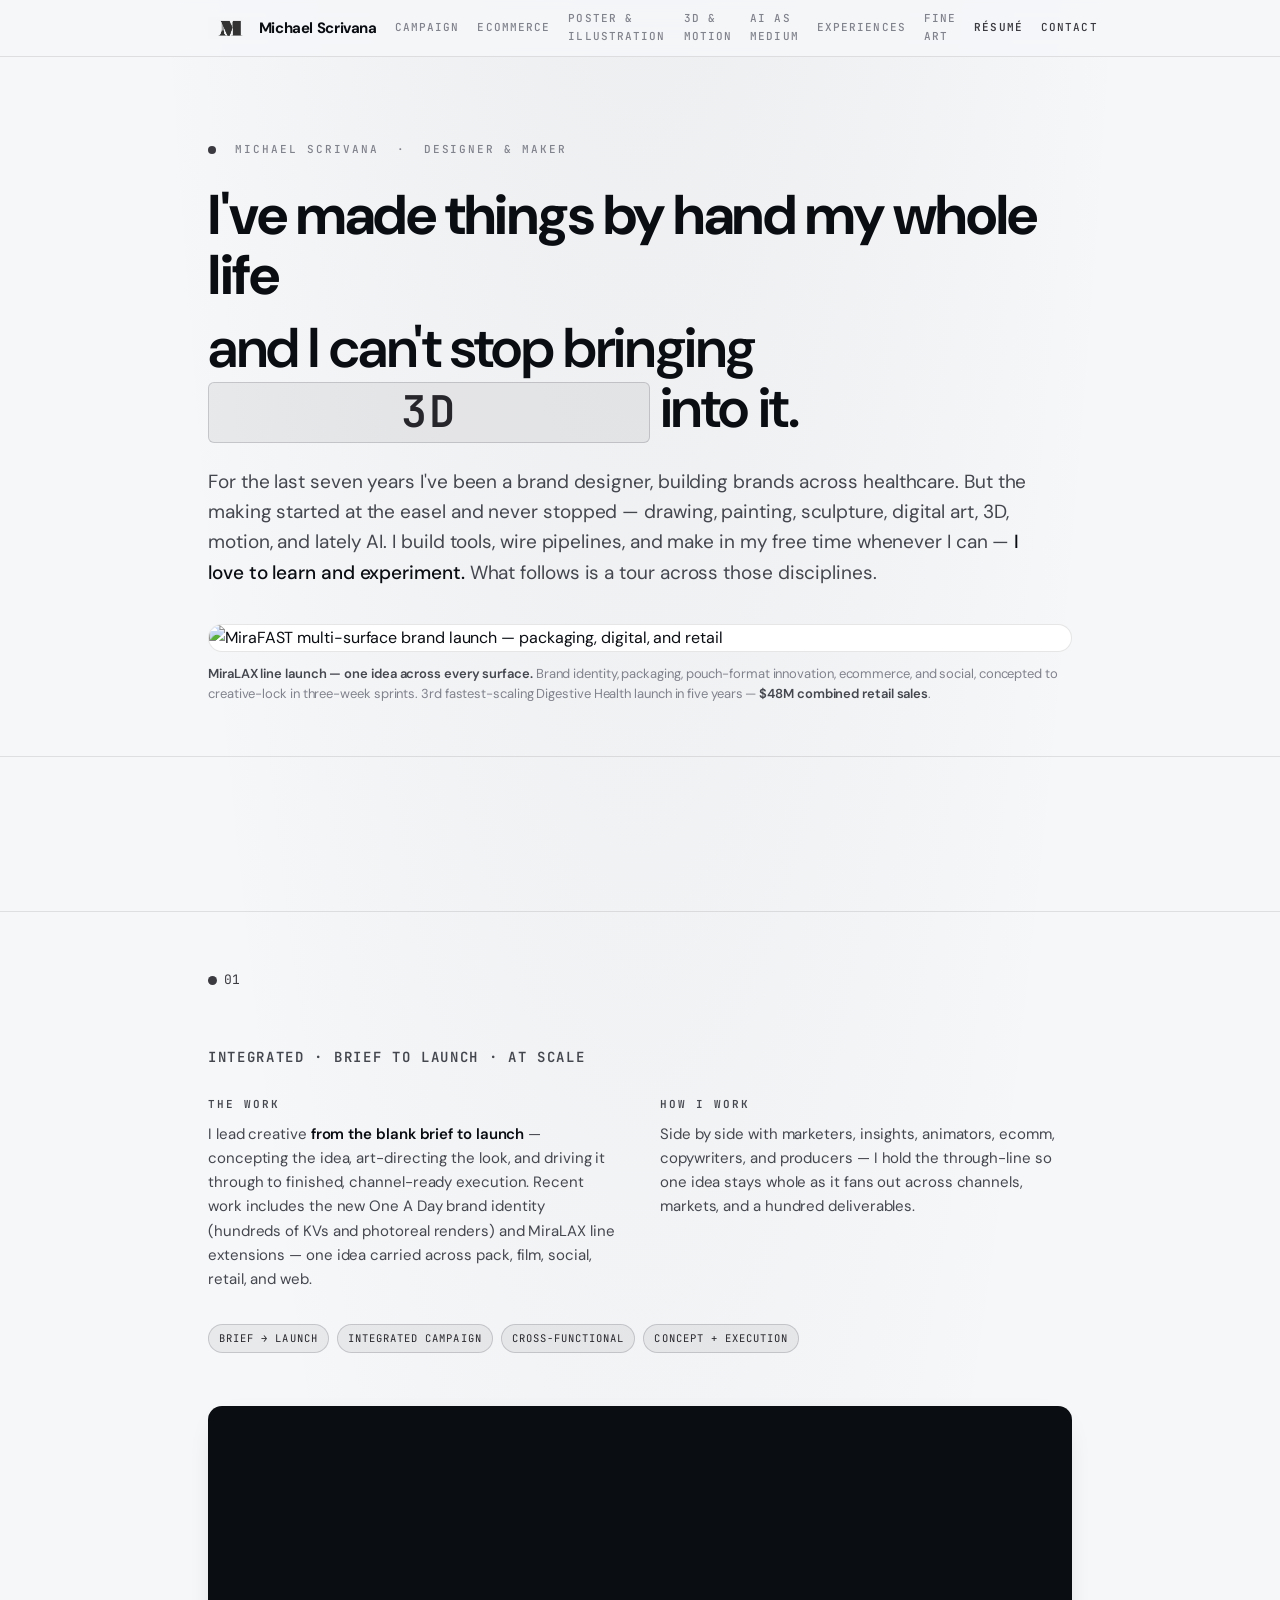
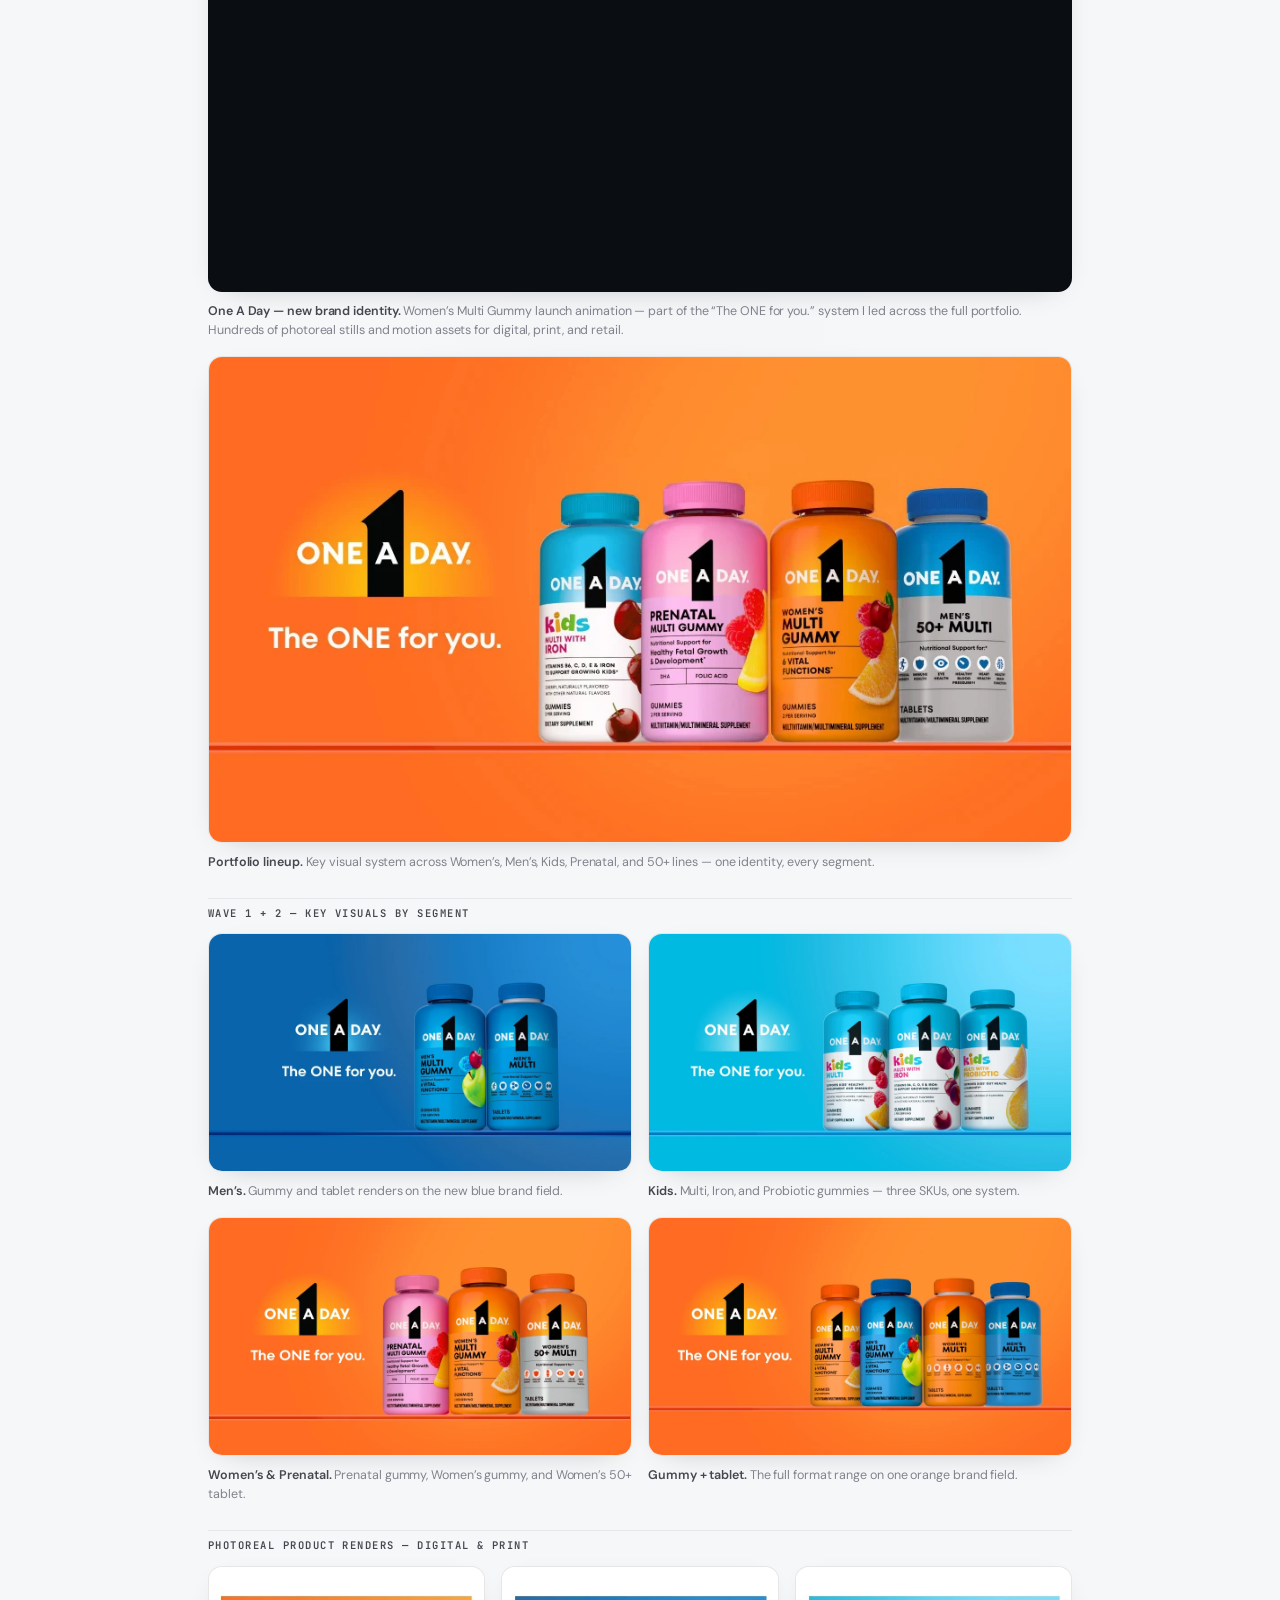
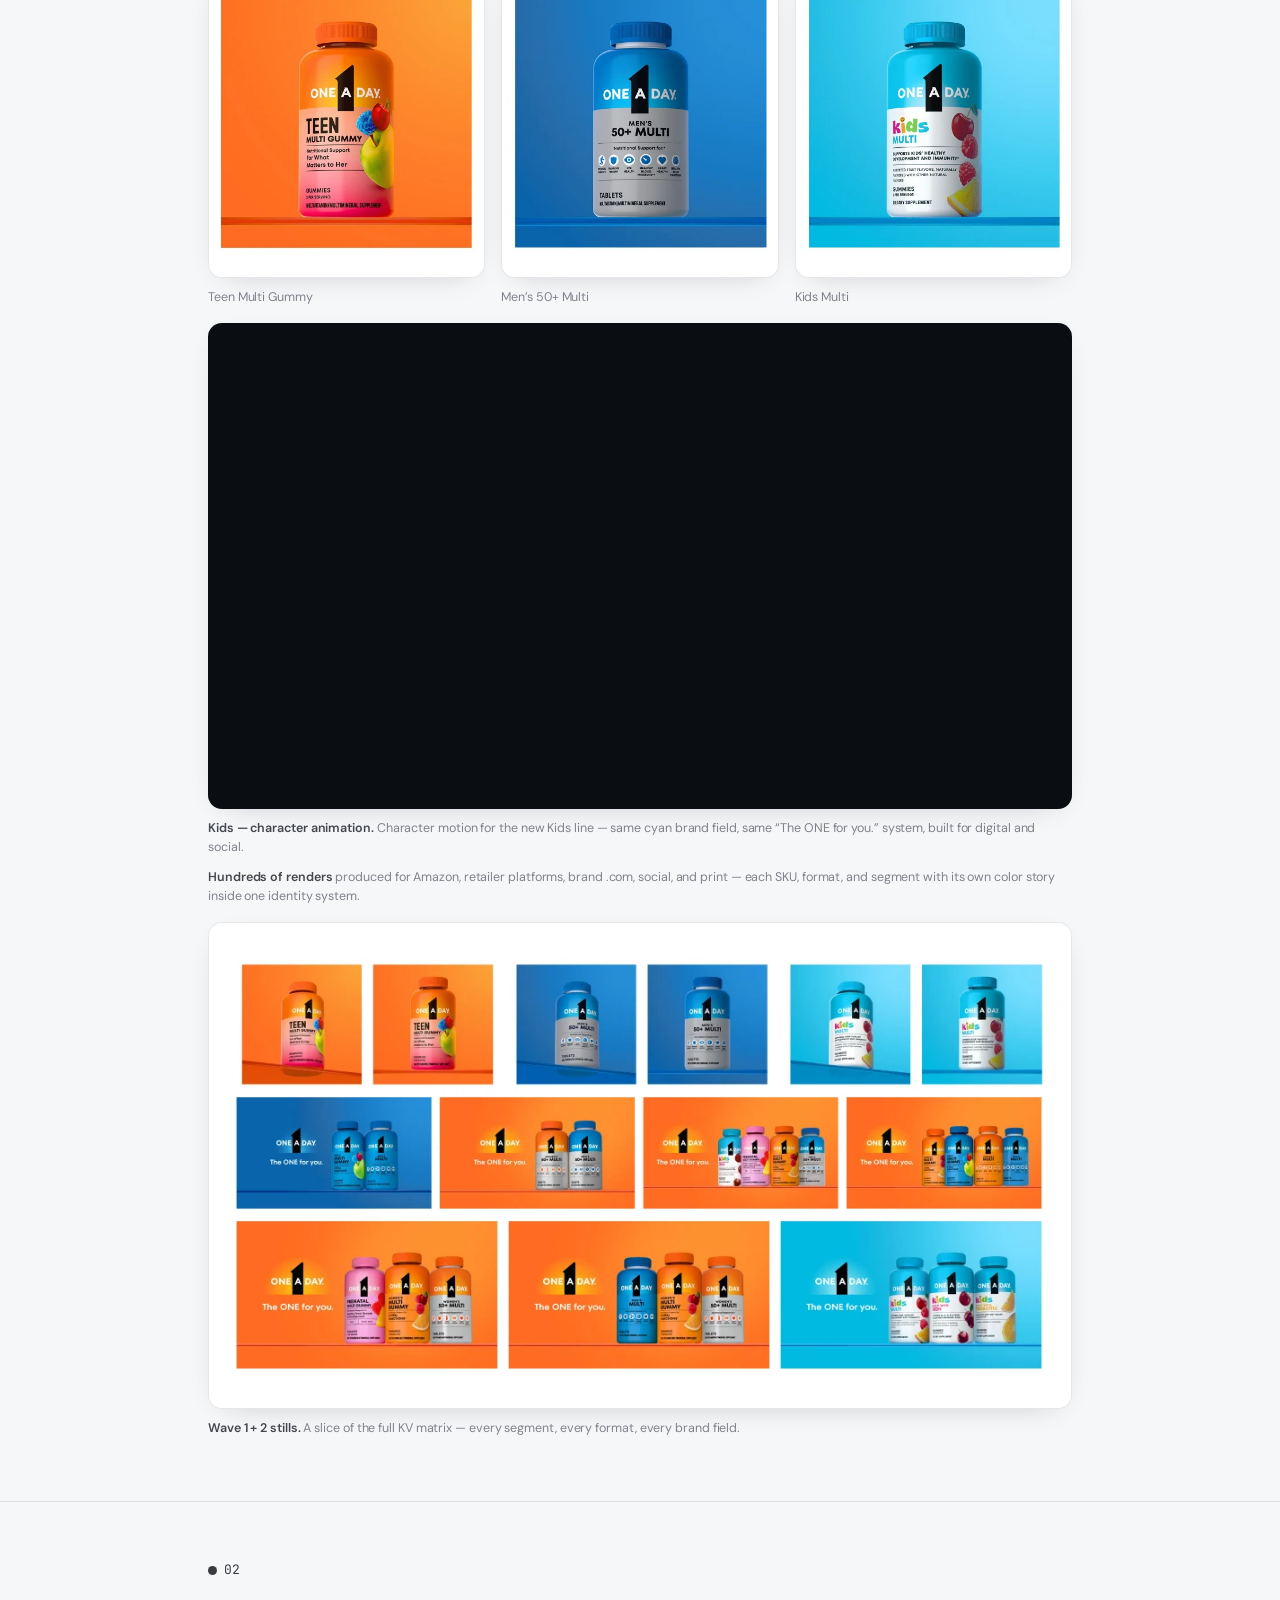
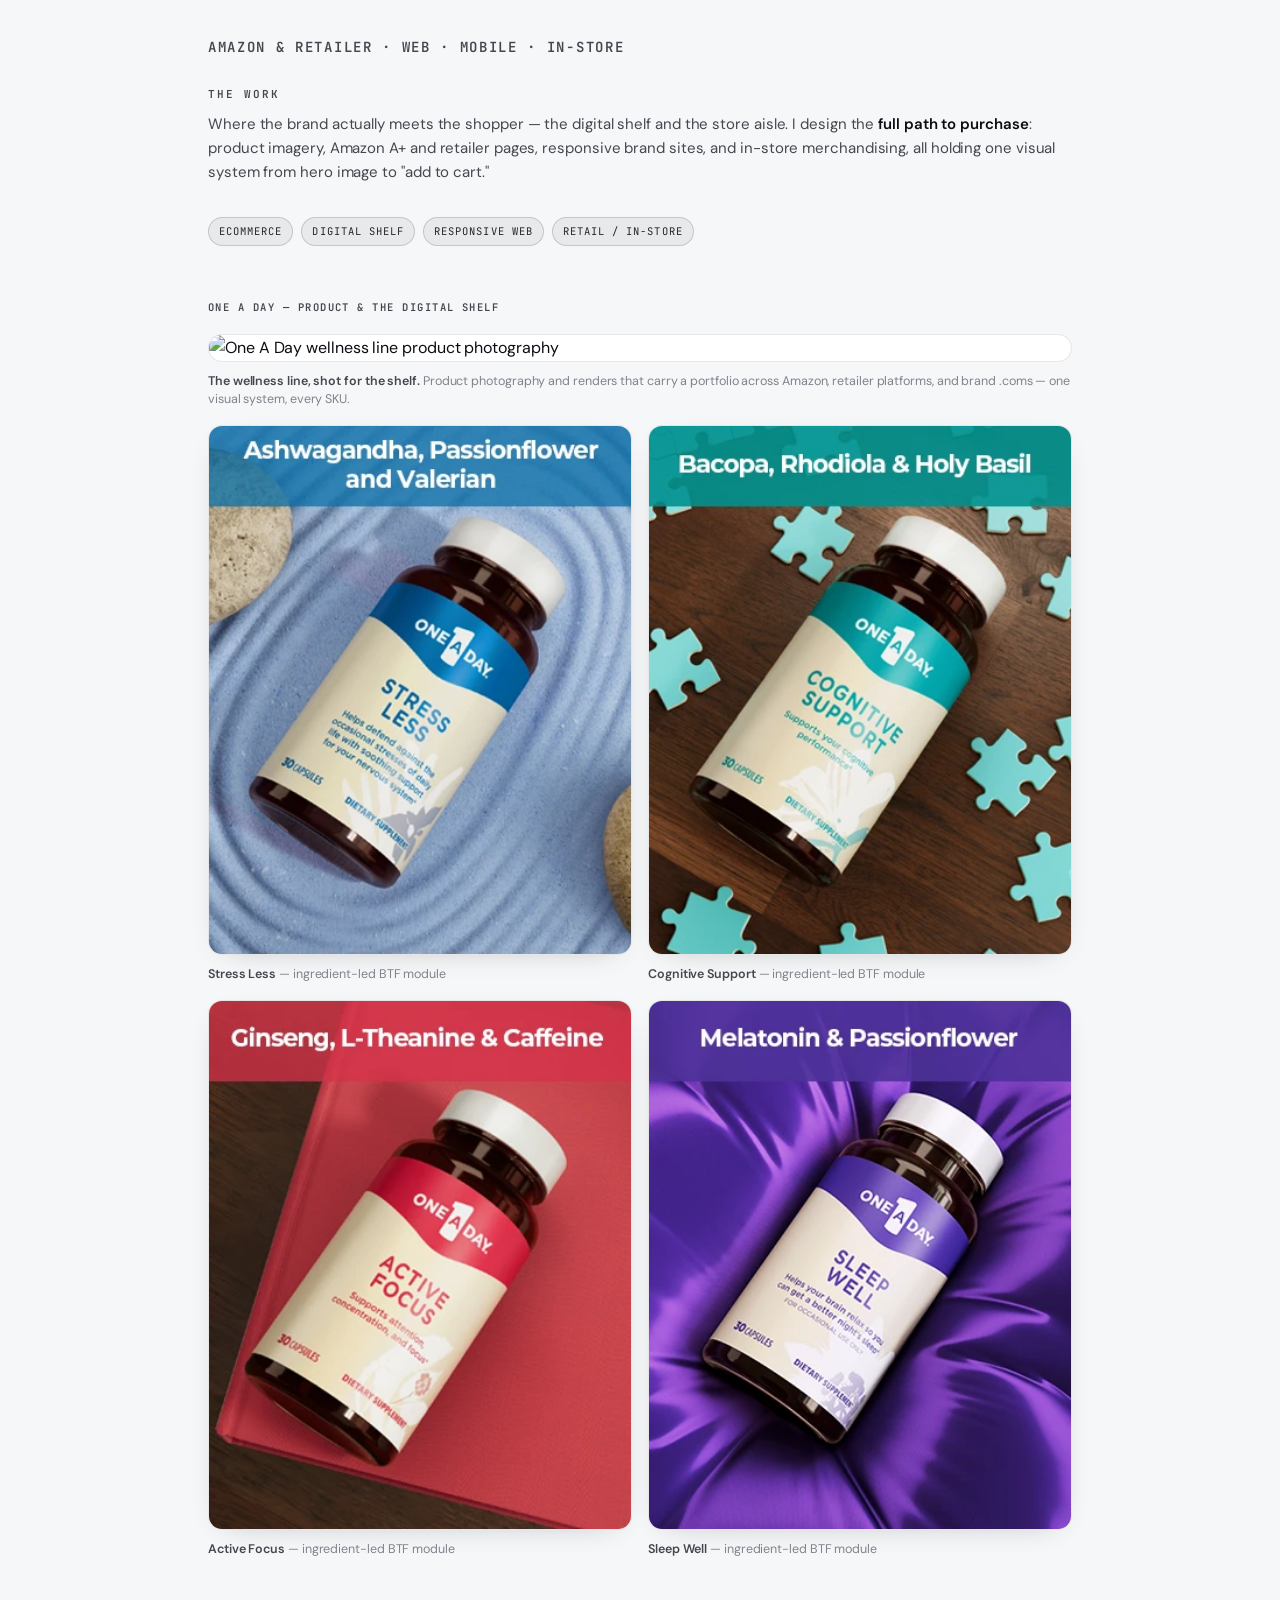
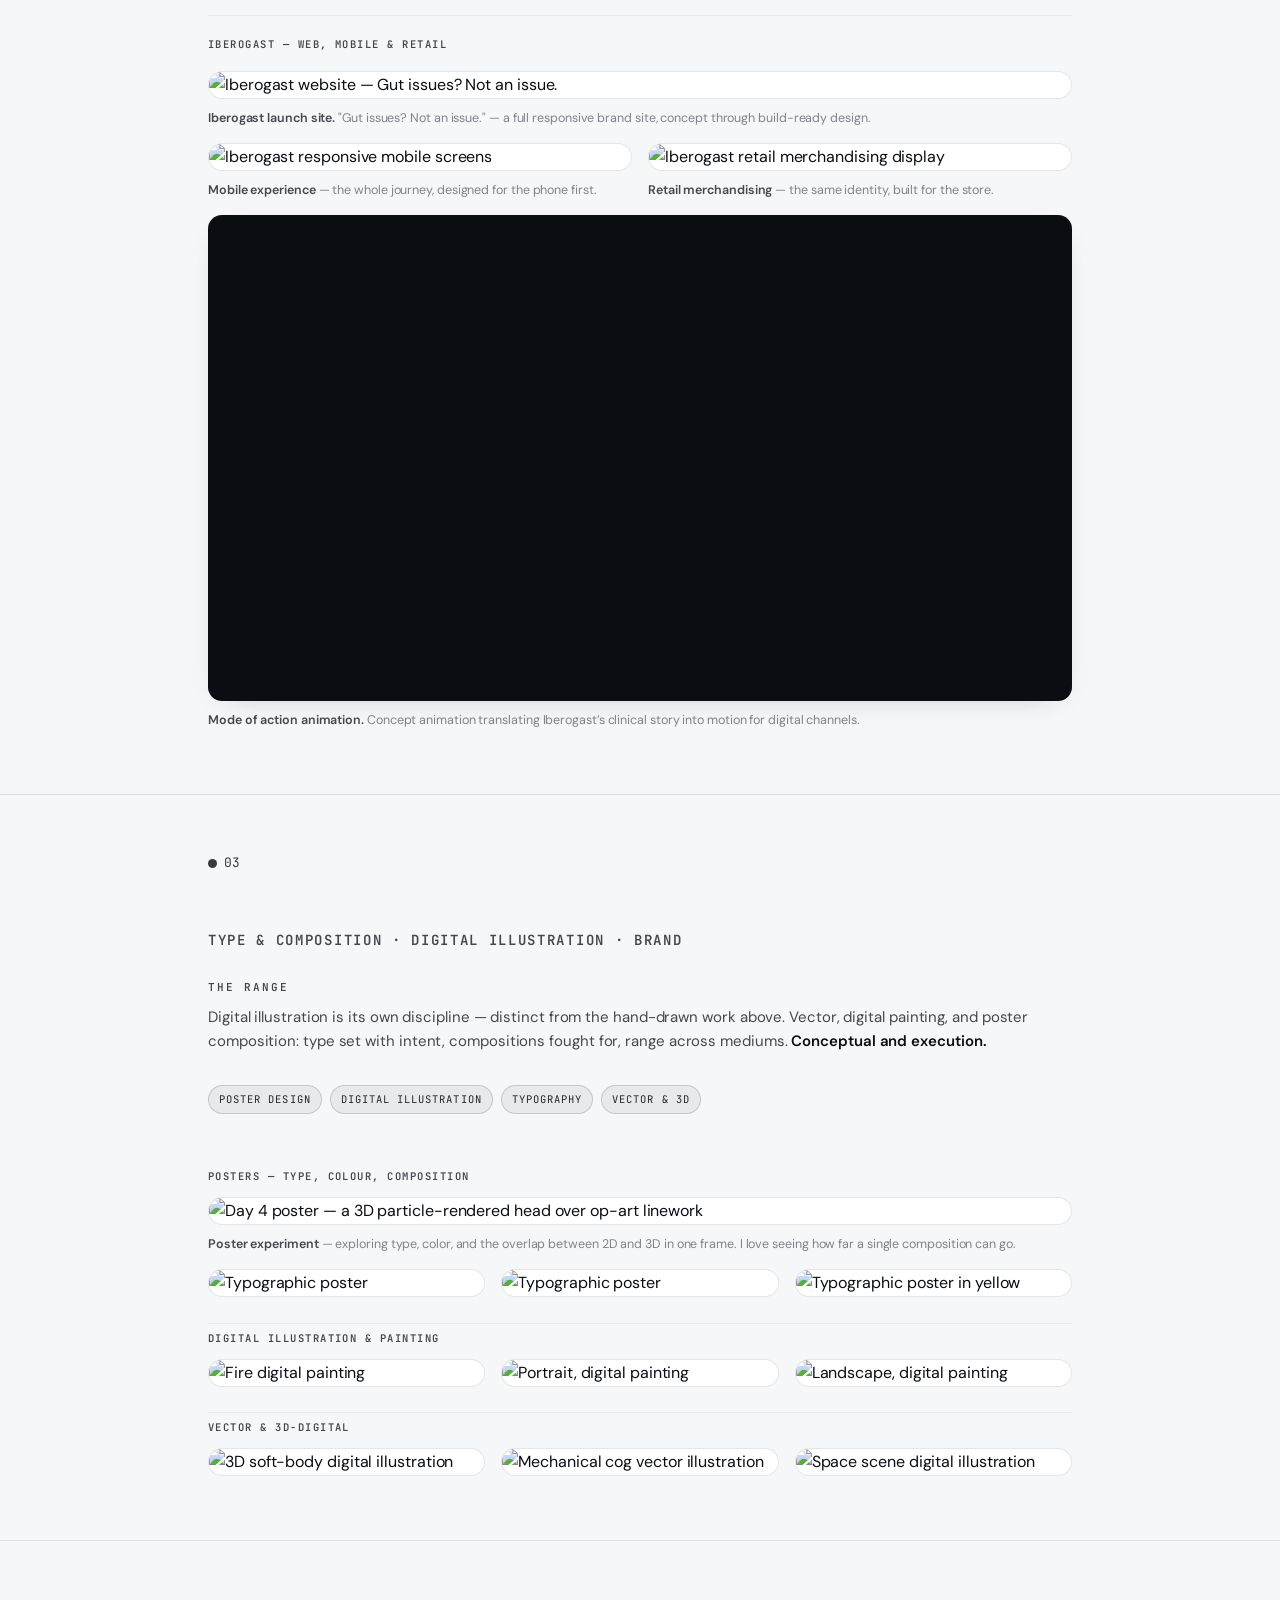
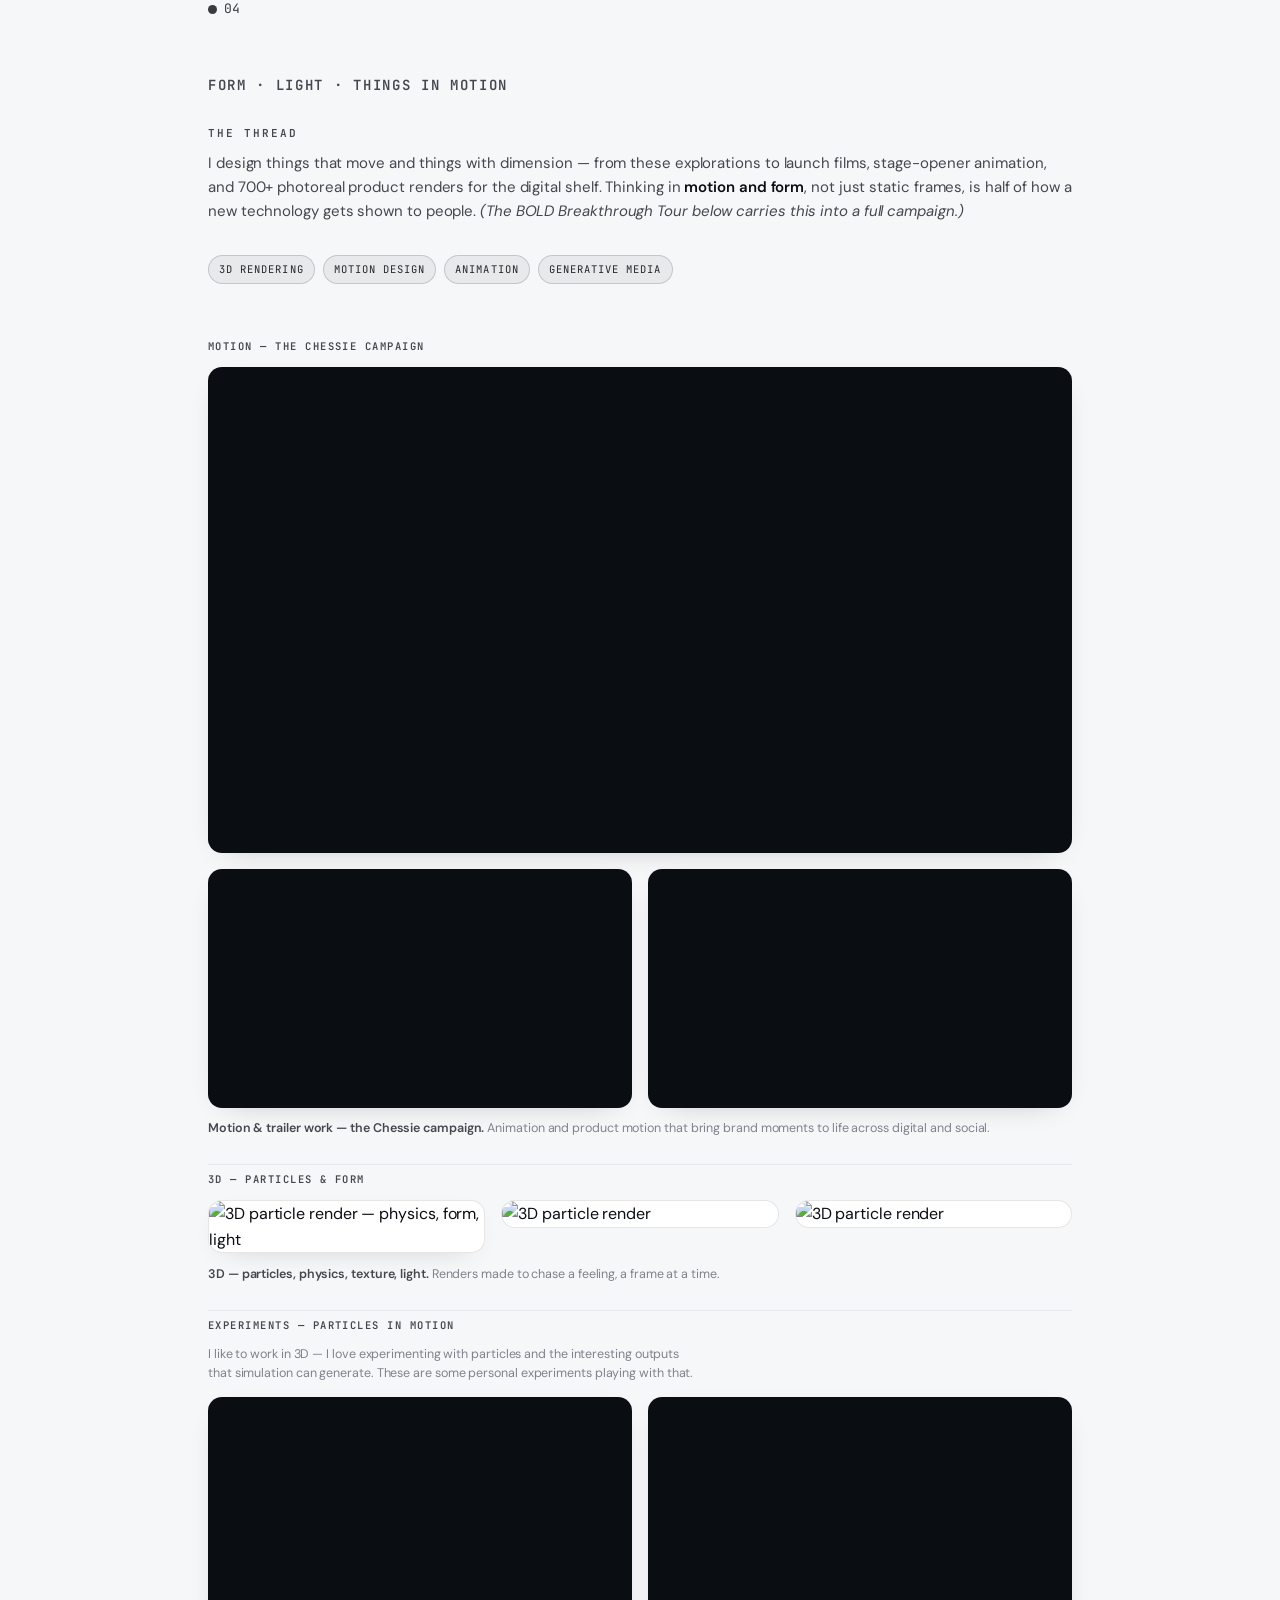
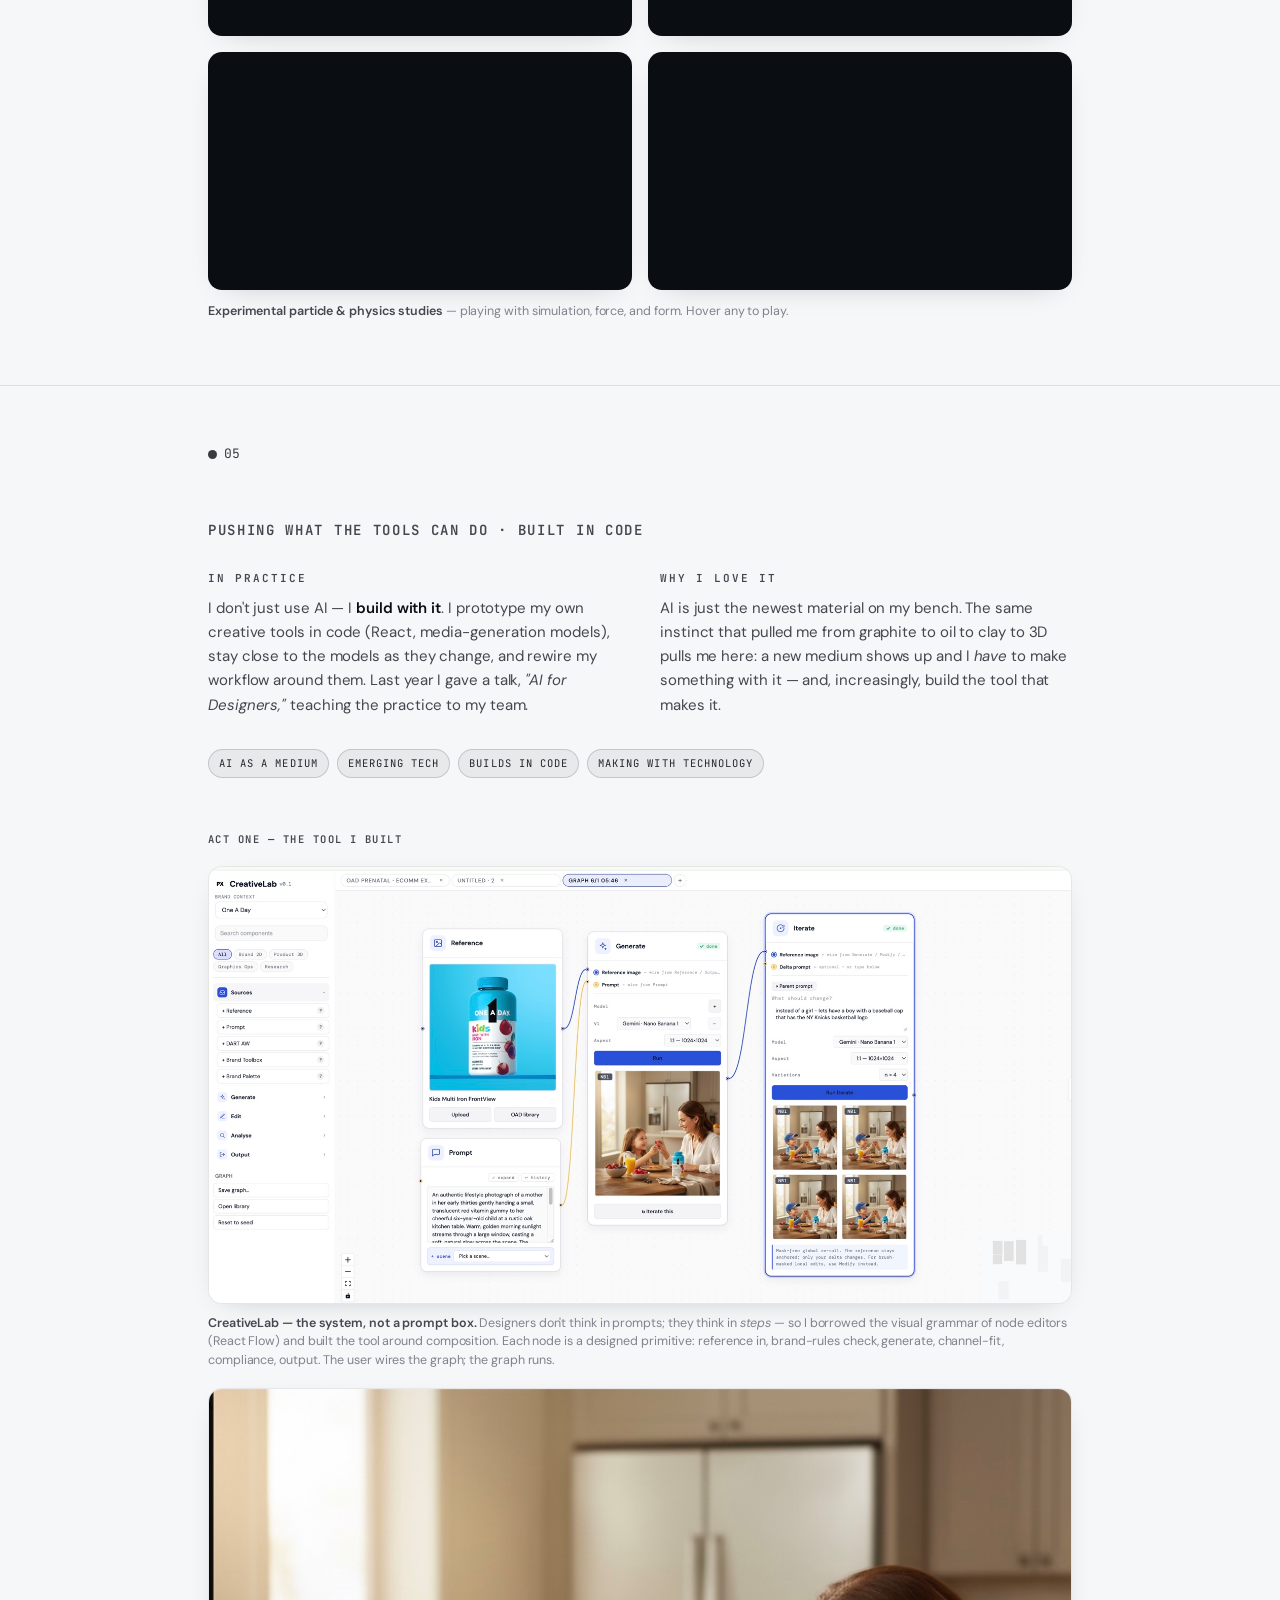
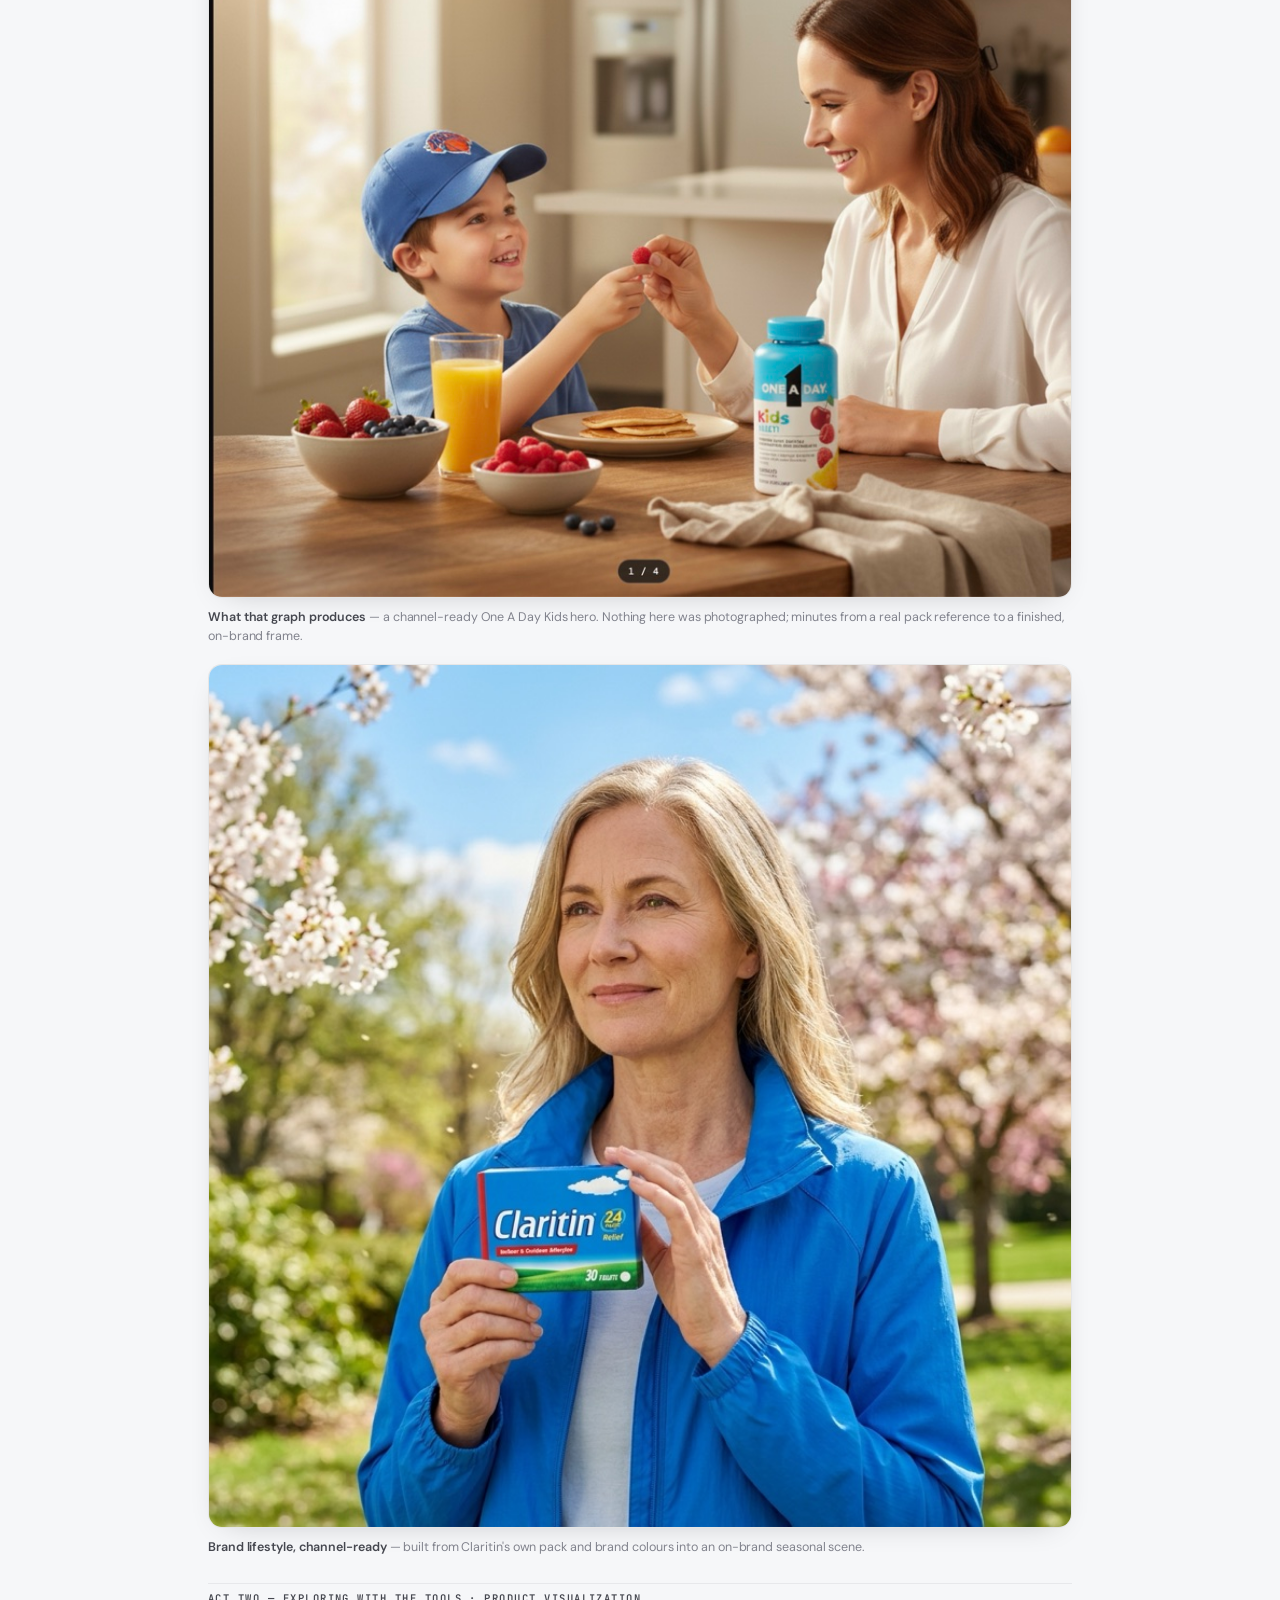
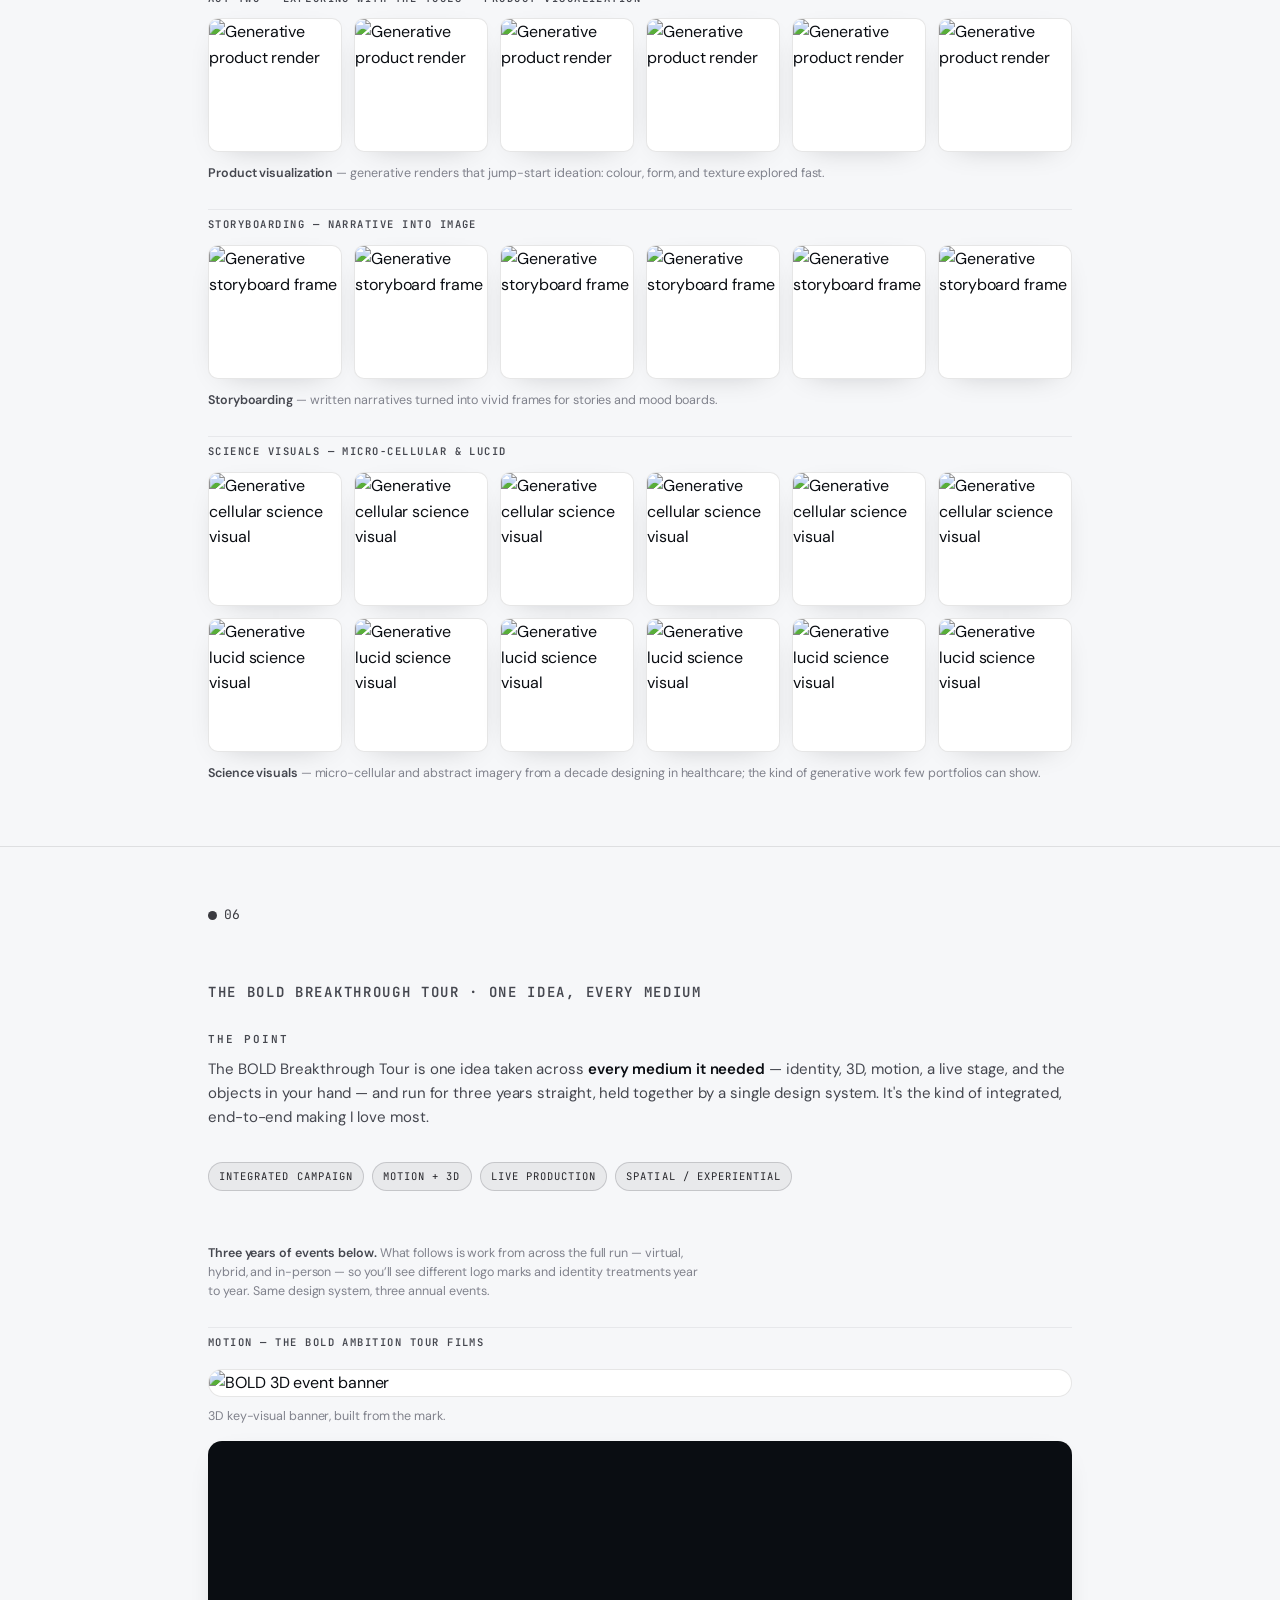
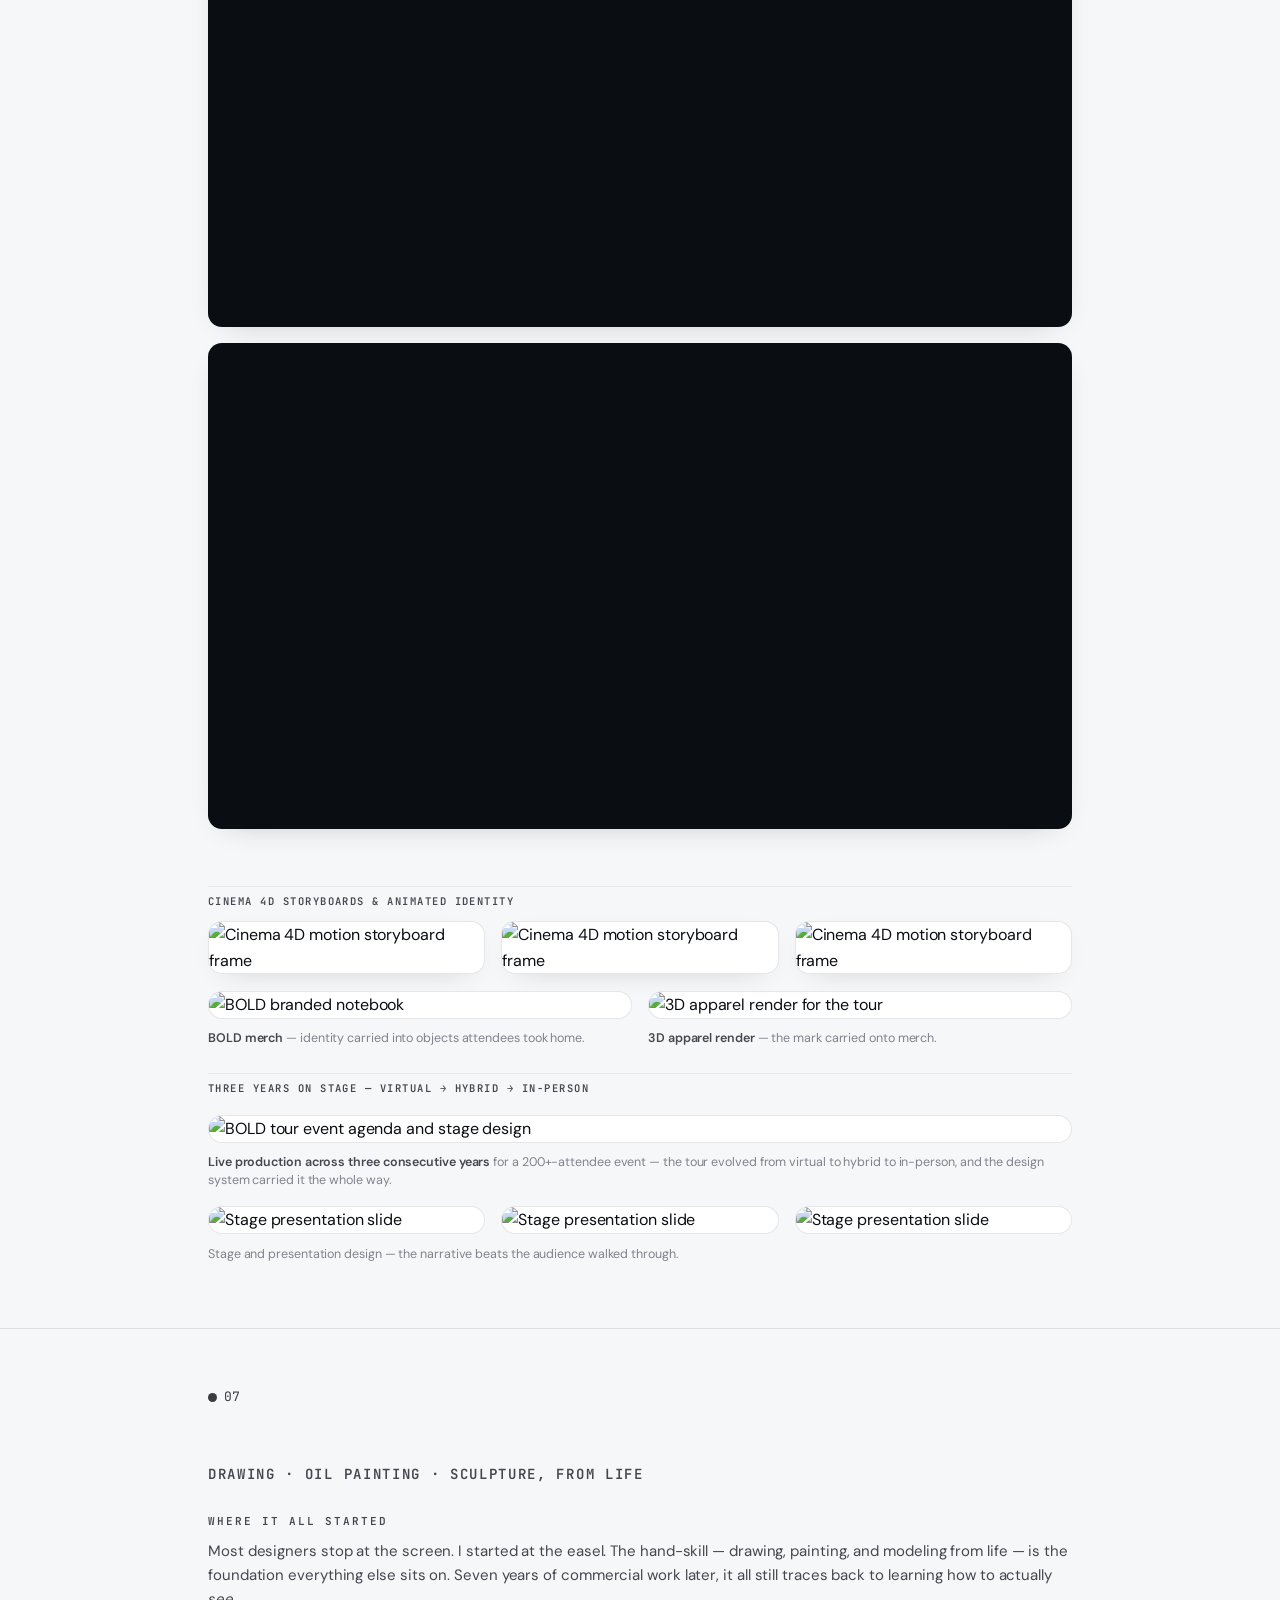
==== index.html @ 70def967 "Add M logo nav, HTML résumé synced to vault v2, and portfolio links. Replace PDF résumé with native " ====
<!DOCTYPE html>
<html lang="en">
<head>
<meta charset="UTF-8">
<meta name="viewport" content="width=device-width, initial-scale=1.0">
<title>Michael Scrivana — Designer, maker, technologist</title>
<meta name="description" content="A brand designer who makes across every medium — drawing, painting, sculpture, digital art, 3D, motion, and AI. Seven years building brands in healthcare; always making in my own time.">
<link rel="preconnect" href="https://fonts.googleapis.com">
<link rel="preconnect" href="https://fonts.gstatic.com" crossorigin>
<link href="https://fonts.googleapis.com/css2?family=DM+Sans:ital,opsz,wght@0,9..40,300;0,9..40,400;0,9..40,500;0,9..40,600;0,9..40,700;1,9..40,400&family=JetBrains+Mono:wght@400;500;600&display=swap" rel="stylesheet">
<style>
/* ══════════════════════════════════════════════════════════════
   Craft-forward scroll — light paper, graphite/ink accent.
   Self-contained, single file.
   ══════════════════════════════════════════════════════════════ */
:root {
  --bg:        #f6f7f9;
  --surface:   #ffffff;
  --surface-2: #eceef1;
  --accent:      #3a3a40;   /* graphite / ink */
  --accent-deep: #26262b;
  --accent-dim:  rgba(58, 58, 64, 0.07);
  --accent-line: rgba(58, 58, 64, 0.20);
  --ink:    #0a0d12;
  --ink-2:  #45474f;
  --ink-3:  #80828c;
  --ink-4:  #a8aab2;
  --border:      rgba(10, 13, 18, 0.10);
  --border-soft: rgba(10, 13, 18, 0.06);
  --font: 'DM Sans', -apple-system, BlinkMacSystemFont, sans-serif;
  --mono: 'JetBrains Mono', 'SF Mono', monospace;
  --tight: -0.025em;
  --body:  -0.005em;
  --track: 0.18em;
  --shadow:    0 8px 30px -18px rgba(10, 13, 18, 0.30);
  --shadow-sm: 0 2px 10px -6px rgba(10, 13, 18, 0.25);
}
* { margin: 0; padding: 0; box-sizing: border-box; }
html { scroll-behavior: smooth; }
body {
  background:
    radial-gradient(ellipse 70% 40% at 50% -10%, var(--accent-dim), transparent 60%),
    var(--bg);
  color: var(--ink);
  font-family: var(--font);
  font-size: 16px; line-height: 1.6; letter-spacing: var(--body);
  -webkit-font-smoothing: antialiased; min-height: 100vh;
}
::selection { background: var(--accent); color: #fff; }

.wrap { max-width: 920px; margin: 0 auto; padding: 0 28px; }

.mono { font-family: var(--mono); text-transform: uppercase; letter-spacing: var(--track); font-size: 11px; font-weight: 500; }
.eyebrow { color: var(--accent); }

/* ── TOP NAV ── */
.topnav {
  position: sticky; top: 0; z-index: 50;
  background: rgba(246, 247, 249, 0.82);
  backdrop-filter: blur(10px); -webkit-backdrop-filter: blur(10px);
  border-bottom: 1px solid var(--border);
}
.topnav .wrap { display: flex; align-items: center; justify-content: space-between; height: 56px; gap: 18px; }
.topnav .brand {
  font-weight: 700; letter-spacing: var(--tight); font-size: 15px;
  color: var(--ink); text-decoration: none; display: flex; align-items: center; gap: 9px; white-space: nowrap;
}
.topnav .brand .logo { height: 22px; width: auto; display: block; flex: none; }
.topnav .brand .brand-name { letter-spacing: var(--tight); }
.topnav .links { display: flex; align-items: center; gap: 18px; }
.topnav .links a {
  font-family: var(--mono); text-transform: uppercase; letter-spacing: 0.1em;
  font-size: 11px; font-weight: 500; color: var(--ink-3); text-decoration: none; transition: color .15s;
}
.topnav .links a:hover { color: var(--accent); }
.topnav .links a.contact { color: var(--accent); }
.topnav .links a.resume { color: var(--accent); font-weight: 600; }
@media (max-width: 860px) { .topnav .links a.case-link { display: none; } }

/* ── HERO ── */
header.hero { padding: 84px 0 52px; border-bottom: 1px solid var(--border); }
.hero .kicker { color: var(--ink-3); margin-bottom: 26px; display: flex; align-items: center; gap: 10px; }
.hero .kicker .dot { width: 8px; height: 8px; border-radius: 50%; background: var(--accent); }
.hero h1 {
  font-size: clamp(34px, 6vw, 56px); font-weight: 700; line-height: 1.08;
  letter-spacing: var(--tight); max-width: 22ch; margin-bottom: 24px;
}
.hero h1 .hero-craft { display: block; color: var(--ink); }
.hero h1 .hero-tech {
  display: block; margin-top: 0.22em;
  font-weight: 600; color: var(--ink);
  opacity: 0; transform: translateY(10px);
  animation: heroTechIn 0.75s cubic-bezier(.2,.7,.2,1) 0.4s forwards;
}
.hero h1 .tool-slot {
  display: inline-block; vertical-align: baseline;
  font-family: var(--mono); font-size: 0.78em; font-weight: 600;
  letter-spacing: 0.05em; text-transform: uppercase;
  color: var(--accent-deep); background: var(--accent-dim);
  border: 1px solid var(--accent-line); border-radius: 6px;
  padding: 0.12em 0.55em 0.14em; min-width: 17ch; text-align: center;
  transition: opacity 0.28s ease, transform 0.28s ease;
}
.hero h1 .tool-slot.is-changing { opacity: 0.25; transform: translateY(3px); }
@keyframes heroTechIn { to { opacity: 1; transform: none; } }
@media (prefers-reduced-motion: reduce) {
  .hero h1 .hero-tech { opacity: 1; transform: none; animation: none; }
  .hero h1 .tool-slot { transition: none; }
}
.hero .lede { font-size: clamp(16px, 2.2vw, 19px); color: var(--ink-2); max-width: 64ch; line-height: 1.6; }
.hero .lede .lede-tools { color: var(--ink); font-weight: 500; }
.hero-feature { margin-top: 36px; }
.hero-feature img {
  width: 100%; height: auto; display: block;
  border-radius: 16px; border: 1px solid var(--border);
  box-shadow: var(--shadow); background: var(--surface);
}
.hero-feature figcaption {
  font-size: 13px; color: var(--ink-3); margin-top: 12px; line-height: 1.55;
}
.hero-feature figcaption strong { color: var(--ink-2); font-weight: 600; }

/* ── THESIS STRIP ── */
.thesis { padding: 42px 0; border-bottom: 1px solid var(--border); text-align: left; }
.thesis p { font-size: clamp(18px, 2.6vw, 25px); font-weight: 600; letter-spacing: var(--tight); line-height: 1.4; max-width: 34ch; text-align: left; }
.thesis p .hl { color: var(--accent); }

/* ── DISCIPLINE SECTIONS ── */
.case { padding: 58px 0; border-bottom: 1px solid var(--border); scroll-margin-top: 70px; }
.case-head {
  display: flex; flex-direction: column; align-items: flex-start;
  gap: 10px; margin-bottom: 28px; text-align: left; width: 100%;
}
.case-num { font-family: var(--mono); font-size: 13px; color: var(--accent); padding-top: 0; display: flex; align-items: center; gap: 7px; }
.case-num .tick { width: 9px; height: 9px; border-radius: 50%; display: inline-block; flex: none; }
.case-head > div:last-child { width: 100%; text-align: left; }
.case-title { font-size: clamp(24px, 4vw, 34px); font-weight: 700; letter-spacing: var(--tight); line-height: 1.08; text-align: left; }
.case-sub {
  color: var(--ink-2); font-size: 14px; margin-top: 8px;
  font-family: var(--mono); font-weight: 600; text-transform: uppercase; letter-spacing: 0.12em;
  text-align: left; width: 100%;
}

.case-body { display: grid; grid-template-columns: 1fr 1fr; gap: 26px 40px; }
@media (max-width: 680px) { .case-body { grid-template-columns: 1fr; } }
.block .label { color: var(--ink-2); margin-bottom: 8px; font-weight: 600; text-align: left; }
.block p { font-size: 15px; color: var(--ink-2); line-height: 1.62; }
.block p strong { color: var(--ink); font-weight: 600; }
.block p em { font-style: italic; }
.block.full { grid-column: 1 / -1; }

.jd-tag { grid-column: 1/-1; display: flex; flex-wrap: wrap; gap: 8px; margin-top: 6px; }
.jd-tag + .shots { margin-top: 28px; }
.jd-tag span {
  font-family: var(--mono); font-size: 10.5px; text-transform: uppercase; letter-spacing: 0.1em;
  color: var(--accent-deep); background: var(--accent-dim); border: 1px solid var(--accent-line);
  padding: 5px 10px; border-radius: 100px;
}

/* ── IMAGE GALLERY ── */
.shots { grid-column: 1 / -1; margin: 2px 0 6px; }
.pair { display: grid; grid-template-columns: 1fr 1fr; gap: 16px; }
.trio { display: grid; grid-template-columns: 1fr 1fr 1fr; gap: 16px; }
@media (max-width: 680px) { .pair, .trio { grid-template-columns: 1fr; } }
figure { margin: 0; }
figure img {
  width: 100%; height: auto; display: block;
  border-radius: 14px; border: 1px solid var(--border);
  background: var(--surface); box-shadow: var(--shadow);
}
figure img.contain { object-fit: contain; }
figcaption { font-size: 12.5px; color: var(--ink-3); margin-top: 10px; line-height: 1.5; }
figcaption strong { color: var(--ink-2); font-weight: 600; }
.shots .wide { margin-top: 18px; }
.shots .wide:first-child { margin-top: 0; }
.shots .row-gap { margin-top: 16px; }
.video { position: relative; width: 100%; aspect-ratio: 16 / 9; border-radius: 14px; overflow: hidden; border: 1px solid var(--border); box-shadow: var(--shadow); background: #0a0d12; }
.video iframe,
.video video { position: absolute; inset: 0; width: 100%; height: 100%; border: 0; display: block; object-fit: cover; }
.video-pair { display: grid; grid-template-columns: 1fr 1fr; gap: 16px; }
@media (max-width: 680px) { .video-pair { grid-template-columns: 1fr; } }
.video-grid { display: grid; grid-template-columns: repeat(auto-fill, minmax(210px, 1fr)); gap: 14px; }
.lead-label {
  font-family: var(--mono); font-weight: 600; text-transform: uppercase; letter-spacing: 0.14em;
  font-size: 10.5px; color: var(--ink-2); margin: 26px 0 12px; padding-top: 6px;
  border-top: 1px solid var(--border-soft); text-align: left; width: 100%; display: block;
}
.lead-label:first-child { margin-top: 0; padding-top: 0; border-top: none; }
.lead-label.lead-label--break { margin-top: 56px; padding-top: 20px; }
.gallery-strip { display: grid; grid-template-columns: repeat(auto-fill, minmax(132px, 1fr)); gap: 12px; }
.gallery-strip figure img { border-radius: 10px; aspect-ratio: 1 / 1; object-fit: cover; }
.gallery-cap { font-size: 12.5px; color: var(--ink-3); margin-top: 12px; line-height: 1.5; }
.gallery-cap strong { color: var(--ink-2); font-weight: 600; }
.gallery-lead { margin-top: 0; margin-bottom: 14px; max-width: 62ch; }

/* ── FOOTER ── */
footer { padding: 60px 0 84px; }
footer .big { font-size: clamp(22px, 3.5vw, 30px); font-weight: 700; letter-spacing: var(--tight); margin-bottom: 18px; max-width: 26ch; }
footer .links { font-size: 15px; color: var(--ink-2); }
footer .links a { color: var(--accent); text-decoration: none; font-weight: 500; }
footer .links a:hover { text-decoration: underline; }
footer .fine { margin-top: 32px; font-size: 12px; color: var(--ink-4); font-family: var(--mono); letter-spacing: 0.06em; line-height: 1.6; }

/* ── LIGHTBOX ── */
figure img { cursor: zoom-in; }
.lightbox {
  position: fixed; inset: 0; z-index: 100;
  display: flex; flex-direction: column; align-items: center; justify-content: center;
  gap: 16px; padding: 4vh 4vw;
  background: rgba(10, 13, 18, 0.92);
  backdrop-filter: blur(6px); -webkit-backdrop-filter: blur(6px);
  opacity: 0; visibility: hidden; transition: opacity .22s ease, visibility .22s ease;
  cursor: zoom-out;
}
.lightbox.open { opacity: 1; visibility: visible; }
.lightbox img {
  max-width: 92vw; max-height: 84vh; width: auto; height: auto;
  object-fit: contain; border-radius: 10px;
  box-shadow: 0 30px 80px -30px rgba(0,0,0,0.8);
  background: var(--surface); cursor: default;
  transform: scale(.98); transition: transform .22s ease;
}
.lightbox.open img { transform: scale(1); }
.lightbox .lb-cap {
  max-width: 70ch; text-align: center; color: rgba(255,255,255,0.78);
  font-size: 13.5px; line-height: 1.55; cursor: default;
}
.lightbox .lb-cap strong { color: #fff; font-weight: 600; }
.lightbox .lb-close {
  position: fixed; top: 18px; right: 22px;
  width: 40px; height: 40px; border-radius: 50%;
  border: 1px solid rgba(255,255,255,0.22); background: rgba(255,255,255,0.06);
  color: #fff; font-size: 20px; line-height: 1; cursor: pointer;
  display: flex; align-items: center; justify-content: center; transition: background .15s;
}
.lightbox .lb-close:hover { background: rgba(255,255,255,0.16); }
.lightbox .lb-nav {
  position: fixed; top: 50%; transform: translateY(-50%);
  width: 48px; height: 48px; border-radius: 50%;
  border: 1px solid rgba(255,255,255,0.22); background: rgba(255,255,255,0.06);
  color: #fff; font-size: 24px; line-height: 1; cursor: pointer;
  display: flex; align-items: center; justify-content: center; transition: background .15s;
}
.lightbox .lb-nav:hover { background: rgba(255,255,255,0.16); }
.lightbox .lb-prev { left: 18px; }
.lightbox .lb-next { right: 18px; }
@media (max-width: 600px) { .lightbox .lb-prev { left: 8px; } .lightbox .lb-next { right: 8px; } .lightbox .lb-nav { width: 42px; height: 42px; } }

/* ── PLAY / INKJUMP RUNNER ── */
.play { padding: 60px 0 76px; border-top: 1px solid var(--border); }
.play-head { text-align: left; margin-bottom: 24px; }
.play-head .eyebrow { color: var(--accent); display: block; margin-bottom: 12px; }
.play-head h2 { font-size: clamp(22px, 3.5vw, 30px); font-weight: 700; letter-spacing: var(--tight); margin-bottom: 10px; }
.play-head p { font-size: 14px; color: var(--ink-3); }
.play-head kbd { font-family: var(--mono); font-size: 11px; background: var(--surface-2); border: 1px solid var(--border); border-radius: 5px; padding: 1px 6px; color: var(--ink-2); }
.play-frame { background: var(--surface); border: 1px solid var(--border); border-radius: 16px; box-shadow: var(--shadow); overflow: hidden; }
.play-frame canvas { display: block; width: 100%; height: auto; cursor: pointer; touch-action: manipulation; }

/* ── SCROLL REVEAL (ink) ── */
.reveal { opacity: 0; transform: translateY(14px); transition: opacity .6s ease, transform .6s cubic-bezier(.2,.7,.2,1); will-change: opacity, transform; }
.reveal.in { opacity: 1; transform: none; }
.reveal-wipe { opacity: 0; clip-path: inset(0 100% 0 0); transition: clip-path .75s cubic-bezier(.2,.7,.2,1), opacity .5s ease; }
.reveal-wipe.in { opacity: 1; clip-path: inset(0 0 0 0); }

/* ── REDUCED MOTION: disable reveals ── */
@media (prefers-reduced-motion: reduce) {
  html { scroll-behavior: auto; }
  .reveal, .reveal-wipe { opacity: 1 !important; transform: none !important; clip-path: none !important; transition: none !important; }
}
</style>
</head>
<body>

<nav class="topnav">
  <div class="wrap">
    <a class="brand" href="/"><img class="logo" src="images/ms-logo-m.png" alt="" width="42" height="22"><span class="brand-name">Michael Scrivana</span></a>
    <div class="links">
      <a class="case-link" href="#campaign">Campaign</a>
      <a class="case-link" href="#commerce">Ecommerce</a>
      <a class="case-link" href="#poster">Poster &amp; Illustration</a>
      <a class="case-link" href="#motion">3D &amp; Motion</a>
      <a class="case-link" href="#ai">AI as Medium</a>
      <a class="case-link" href="#experience">Experiences</a>
      <a class="case-link" href="#fineart">Fine Art</a>
      <a class="resume" href="resume.html">Résumé</a>
      <a class="contact" href="mailto:mkscrivana@gmail.com">Contact</a>
    </div>
  </div>
</nav>

<header class="hero">
  <div class="wrap">
    <div class="kicker mono"><span class="dot"></span>&nbsp;Michael Scrivana &nbsp;·&nbsp; Designer &amp; Maker</div>
    <h1>
      <span class="hero-craft">I've made things by hand my whole life</span>
      <span class="hero-tech">and I can't stop bringing <span class="tool-slot" id="toolSlot" aria-live="polite">AI</span> into it.</span>
    </h1>
    <p class="lede">For the last seven years I've been a brand designer, building brands across healthcare. But the making started at the easel and never stopped — drawing, painting, sculpture, digital art, 3D, motion, and lately AI. I build tools, wire pipelines, and make in my free time whenever I can — <span class="lede-tools">I love to learn and experiment.</span> What follows is a tour across those disciplines.</p>
    <figure class="hero-feature">
      <img src="images/MIRAFAST.png" alt="MiraFAST multi-surface brand launch — packaging, digital, and retail">
      <figcaption><strong>MiraLAX line launch — one idea across every surface.</strong> Brand identity, packaging, pouch-format innovation, ecommerce, and social, concepted to creative-lock in three-week sprints. 3rd fastest-scaling Digestive Health launch in five years — <strong>$48M combined retail sales</strong>.</figcaption>
    </figure>
  </div>
</header>

<section class="thesis">
  <div class="wrap">
    <p>I make across every medium I can get my hands on — and let <span class="hl">each new tool</span> reshape how I make.</p>
  </div>
</section>

<!-- 01 — CAMPAIGN AT SCALE -->
<section class="case" id="campaign">
  <div class="wrap">
    <div class="case-head">
      <div class="case-num"><span class="tick" style="background:var(--accent)"></span>01</div>
      <div>
        <div class="case-title">Brand &amp; campaign</div>
        <div class="case-sub">Integrated · brief to launch · at scale</div>
      </div>
    </div>
    <div class="case-body">

      <div class="block">
        <div class="label mono">The work</div>
        <p>I lead creative <strong>from the blank brief to launch</strong> — concepting the idea, art-directing the look, and driving it through to finished, channel-ready execution. Recent work includes the new One A Day brand identity (hundreds of KVs and photoreal renders) and MiraLAX line extensions — one idea carried across pack, film, social, retail, and web.</p>
      </div>
      <div class="block">
        <div class="label mono">How I work</div>
        <p>Side by side with marketers, insights, animators, ecomm, copywriters, and producers — I hold the through-line so one idea stays whole as it fans out across channels, markets, and a hundred deliverables.</p>
      </div>
      <div class="jd-tag">
        <span>brief → launch</span><span>integrated campaign</span><span>cross-functional</span><span>concept + execution</span>
      </div>

      <div class="shots">
        <figure class="wide">
          <div class="video">
            <iframe src="https://player.vimeo.com/video/1203666719?h=95c98f0ba1&amp;title=0&amp;byline=0&amp;portrait=0&amp;muted=1&amp;loop=1&amp;dnt=1" allow="autoplay; fullscreen; picture-in-picture" allowfullscreen title="One A Day Women&rsquo;s Multi Gummy brand animation"></iframe>
          </div>
          <figcaption><strong>One A Day — new brand identity.</strong> Women&rsquo;s Multi Gummy launch animation — part of the &ldquo;The ONE for you.&rdquo; system I led across the full portfolio. Hundreds of photoreal stills and motion assets for digital, print, and retail.</figcaption>
        </figure>

        <figure class="wide row-gap">
          <img src="images/oad-new/oad-kv-lineup-orange.webp" alt="One A Day new brand identity — portfolio lineup key visual, The ONE for you">
          <figcaption><strong>Portfolio lineup.</strong> Key visual system across Women&rsquo;s, Men&rsquo;s, Kids, Prenatal, and 50+ lines — one identity, every segment.</figcaption>
        </figure>

        <div class="lead-label">Wave 1 + 2 — key visuals by segment</div>
        <div class="pair">
          <figure>
            <img src="images/oad-new/oad-kv-mens-blue.webp" alt="One A Day Men&rsquo;s Multi key visual — blue brand field">
            <figcaption><strong>Men&rsquo;s.</strong> Gummy and tablet renders on the new blue brand field.</figcaption>
          </figure>
          <figure>
            <img src="images/oad-new/oad-kv-kids-cyan.webp" alt="One A Day Kids Multi key visual — cyan brand field">
            <figcaption><strong>Kids.</strong> Multi, Iron, and Probiotic gummies — three SKUs, one system.</figcaption>
          </figure>
        </div>
        <div class="pair row-gap">
          <figure>
            <img src="images/oad-new/oad-kv-womens-lineup.webp" alt="One A Day Women&rsquo;s and Prenatal key visual">
            <figcaption><strong>Women&rsquo;s &amp; Prenatal.</strong> Prenatal gummy, Women&rsquo;s gummy, and Women&rsquo;s 50+ tablet.</figcaption>
          </figure>
          <figure>
            <img src="images/oad-new/oad-kv-gummy-tablet-lineup.webp" alt="One A Day gummy and tablet portfolio key visual">
            <figcaption><strong>Gummy + tablet.</strong> The full format range on one orange brand field.</figcaption>
          </figure>
        </div>

        <div class="lead-label">Photoreal product renders — digital &amp; print</div>
        <div class="trio">
          <figure><img src="images/oad-new/oad-product-teen-gummy.webp" alt="One A Day Teen Multi Gummy product render"><figcaption>Teen Multi Gummy</figcaption></figure>
          <figure><img src="images/oad-new/oad-product-mens-50-tablet.webp" alt="One A Day Men&rsquo;s 50+ Multi tablet render"><figcaption>Men&rsquo;s 50+ Multi</figcaption></figure>
          <figure><img src="images/oad-new/oad-product-kids-multi.webp" alt="One A Day Kids Multi gummy render"><figcaption>Kids Multi</figcaption></figure>
        </div>

        <figure class="wide row-gap">
          <div class="video">
            <iframe src="https://player.vimeo.com/video/1203666606?title=0&amp;byline=0&amp;portrait=0&amp;muted=1&amp;loop=1&amp;dnt=1" allow="autoplay; fullscreen; picture-in-picture" allowfullscreen title="One A Day Kids character animation"></iframe>
          </div>
          <figcaption><strong>Kids — character animation.</strong> Character motion for the new Kids line — same cyan brand field, same &ldquo;The ONE for you.&rdquo; system, built for digital and social.</figcaption>
        </figure>

        <p class="gallery-cap"><strong>Hundreds of renders</strong> produced for Amazon, retailer platforms, brand .com, social, and print — each SKU, format, and segment with its own color story inside one identity system.</p>

        <figure class="wide row-gap">
          <img src="images/oad-new/oad-wave-overview.webp" alt="One A Day Wave 1 and 2 stills overview — full key visual matrix">
          <figcaption><strong>Wave 1 + 2 stills.</strong> A slice of the full KV matrix — every segment, every format, every brand field.</figcaption>
        </figure>
      </div>
    </div>
  </div>
</section>

<!-- 02 — ECOMMERCE & DIGITAL SHELF -->
<section class="case" id="commerce">
  <div class="wrap">
    <div class="case-head">
      <div class="case-num"><span class="tick" style="background:var(--accent)"></span>02</div>
      <div>
        <div class="case-title">Ecommerce &amp; the digital shelf</div>
        <div class="case-sub">Amazon &amp; retailer · web · mobile · in-store</div>
      </div>
    </div>
    <div class="case-body">

      <div class="block full">
        <div class="label mono">The work</div>
        <p>Where the brand actually meets the shopper — the digital shelf and the store aisle. I design the <strong>full path to purchase</strong>: product imagery, Amazon A+ and retailer pages, responsive brand sites, and in-store merchandising, all holding one visual system from hero image to "add to cart."</p>
      </div>
      <div class="jd-tag">
        <span>ecommerce</span><span>digital shelf</span><span>responsive web</span><span>retail / in-store</span>
      </div>

      <div class="shots">
        <div class="lead-label">One A Day — product &amp; the digital shelf</div>
        <figure class="wide">
          <img src="images/HatchProductshot-1.webp" alt="One A Day wellness line product photography">
          <figcaption><strong>The wellness line, shot for the shelf.</strong> Product photography and renders that carry a portfolio across Amazon, retailer platforms, and brand .coms — one visual system, every SKU.</figcaption>
        </figure>
        <div class="pair row-gap">
          <figure><img src="images/BTFStress.webp" alt="One A Day Stress Less — Ashwagandha, Passionflower and Valerian"><figcaption><strong>Stress Less</strong> — ingredient-led BTF module</figcaption></figure>
          <figure><img src="images/BTFCognitive.webp" alt="One A Day Cognitive Support — Bacopa, Rhodiola and Holy Basil"><figcaption><strong>Cognitive Support</strong> — ingredient-led BTF module</figcaption></figure>
        </div>
        <div class="pair row-gap">
          <figure><img src="images/BTFFocus.webp" alt="One A Day Active Focus — Ginseng, L-Theanine and Caffeine"><figcaption><strong>Active Focus</strong> — ingredient-led BTF module</figcaption></figure>
          <figure><img src="images/BTFSleep.webp" alt="One A Day Sleep Well — Melatonin and Passionflower"><figcaption><strong>Sleep Well</strong> — ingredient-led BTF module</figcaption></figure>
        </div>

        <div class="lead-label lead-label--break">Iberogast — web, mobile &amp; retail</div>
        <figure class="wide">
          <img src="images/IB-web-overview.webp" alt="Iberogast website — Gut issues? Not an issue.">
          <figcaption><strong>Iberogast launch site.</strong> "Gut issues? Not an issue." — a full responsive brand site, concept through build-ready design.</figcaption>
        </figure>
        <div class="pair row-gap">
          <figure><img src="images/Mobile-mock1.webp" alt="Iberogast responsive mobile screens"><figcaption><strong>Mobile experience</strong> — the whole journey, designed for the phone first.</figcaption></figure>
          <figure><img src="images/IB-VizMerch-1.webp" alt="Iberogast retail merchandising display"><figcaption><strong>Retail merchandising</strong> — the same identity, built for the store.</figcaption></figure>
        </div>
        <figure class="wide row-gap">
          <div class="video">
            <iframe src="https://player.vimeo.com/video/885171321?h=57569bab95&amp;title=0&amp;byline=0&amp;portrait=0&amp;muted=1&amp;dnt=1" allow="autoplay; fullscreen; picture-in-picture" allowfullscreen title="Iberogast mode of action animation concept"></iframe>
          </div>
          <figcaption><strong>Mode of action animation.</strong> Concept animation translating Iberogast&rsquo;s clinical story into motion for digital channels.</figcaption>
        </figure>
      </div>
    </div>
  </div>
</section>

<!-- 03 — POSTER & ILLUSTRATION -->
<section class="case" id="poster">
  <div class="wrap">
    <div class="case-head">
      <div class="case-num"><span class="tick" style="background:var(--accent)"></span>03</div>
      <div>
        <div class="case-title">Poster &amp; illustration</div>
        <div class="case-sub">Type &amp; composition · digital illustration · brand</div>
      </div>
    </div>
    <div class="case-body">

      <div class="block full">
        <div class="label mono">The range</div>
        <p>Digital illustration is its own discipline — distinct from the hand-drawn work above. Vector, digital painting, and poster composition: type set with intent, compositions fought for, range across mediums. <strong>Conceptual and execution.</strong></p>
      </div>
      <div class="jd-tag">
        <span>poster design</span><span>digital illustration</span><span>typography</span><span>vector &amp; 3D</span>
      </div>

      <div class="shots">
        <div class="lead-label">Posters — type, colour, composition</div>
        <figure>
          <img src="images/poster005.webp" alt="Day 4 poster — a 3D particle-rendered head over op-art linework">
          <figcaption><strong>Poster experiment</strong> — exploring type, color, and the overlap between 2D and 3D in one frame. I love seeing how far a single composition can go.</figcaption>
        </figure>
        <div class="trio row-gap">
          <figure><img src="images/poster001.webp" alt="Typographic poster"></figure>
          <figure><img src="images/poster004.webp" alt="Typographic poster"></figure>
          <figure><img src="images/yellowposter-thumb.webp" alt="Typographic poster in yellow"></figure>
        </div>

        <div class="lead-label">Digital illustration &amp; painting</div>
        <div class="trio">
          <figure><img src="images/fire01.webp" alt="Fire digital painting"></figure>
          <figure><img src="images/2020_jillpainting.webp" alt="Portrait, digital painting"></figure>
          <figure><img src="images/landscape.webp" alt="Landscape, digital painting"></figure>
        </div>

        <div class="lead-label">Vector &amp; 3D-digital</div>
        <div class="trio">
          <figure><img src="images/softbody.webp" alt="3D soft-body digital illustration"></figure>
          <figure><img src="images/cog1.webp" alt="Mechanical cog vector illustration"></figure>
          <figure><img src="images/space-banner1.jpg" alt="Space scene digital illustration"></figure>
        </div>

      </div>
    </div>
  </div>
</section>

<!-- 04 — 3D & MOTION -->
<section class="case" id="motion">
  <div class="wrap">
    <div class="case-head">
      <div class="case-num"><span class="tick" style="background:var(--accent)"></span>04</div>
      <div>
        <div class="case-title">3D &amp; motion</div>
        <div class="case-sub">Form · light · things in motion</div>
      </div>
    </div>
    <div class="case-body">

      <div class="block full">
        <div class="label mono">The thread</div>
        <p>I design things that move and things with dimension — from these explorations to launch films, stage-opener animation, and 700+ photoreal product renders for the digital shelf. Thinking in <strong>motion and form</strong>, not just static frames, is half of how a new technology gets shown to people. <em>(The BOLD Breakthrough Tour below carries this into a full campaign.)</em></p>
      </div>
      <div class="jd-tag">
        <span>3D rendering</span><span>motion design</span><span>animation</span><span>generative media</span>
      </div>

      <div class="shots">
        <div class="lead-label">Motion — the Chessie campaign</div>
        <div class="video">
          <iframe src="https://player.vimeo.com/video/758432965?h=5548b168af&amp;title=0&amp;byline=0&amp;portrait=0&amp;muted=1&amp;loop=1&amp;dnt=1" allow="autoplay; fullscreen; picture-in-picture" allowfullscreen title="Chessie motion 1"></iframe>
        </div>
        <div class="video-pair row-gap">
          <div class="video"><iframe src="https://player.vimeo.com/video/758432983?title=0&amp;byline=0&amp;portrait=0&amp;muted=1&amp;loop=1&amp;dnt=1" allow="autoplay; fullscreen; picture-in-picture" allowfullscreen title="Chessie motion 2"></iframe></div>
          <div class="video"><iframe src="https://player.vimeo.com/video/758432997?h=6bc5f48665&amp;title=0&amp;byline=0&amp;portrait=0&amp;muted=1&amp;loop=1&amp;dnt=1" allow="autoplay; fullscreen; picture-in-picture" allowfullscreen title="Chessie motion 3"></iframe></div>
        </div>
        <p class="gallery-cap"><strong>Motion &amp; trailer work — the Chessie campaign.</strong> Animation and product motion that bring brand moments to life across digital and social.</p>

        <div class="lead-label">3D — particles &amp; form</div>
        <div class="trio">
          <figure><img src="images/particle017-main.webp" alt="3D particle render — physics, form, light"></figure>
          <figure><img src="images/particle006-thumb.webp" alt="3D particle render"></figure>
          <figure><img src="images/particle026-thumb.webp" alt="3D particle render"></figure>
        </div>
        <figcaption style="margin-top:12px;"><strong>3D — particles, physics, texture, light.</strong> Renders made to chase a feeling, a frame at a time.</figcaption>

        <div class="lead-label">Experiments — particles in motion</div>
        <p class="gallery-cap gallery-lead">I like to work in 3D — I love experimenting with particles and the interesting outputs that simulation can generate. These are some personal experiments playing with that.</p>
        <div class="video-pair">
          <div class="video"><iframe src="https://player.vimeo.com/video/885181792?title=0&amp;byline=0&amp;portrait=0&amp;muted=1&amp;loop=1&amp;dnt=1" allow="autoplay; fullscreen; picture-in-picture" allowfullscreen title="Particle experiment — cell"></iframe></div>
          <div class="video"><iframe src="https://player.vimeo.com/video/885189992?title=0&amp;byline=0&amp;portrait=0&amp;muted=1&amp;loop=1&amp;dnt=1" allow="autoplay; fullscreen; picture-in-picture" allowfullscreen title="Particle experiment — atom"></iframe></div>
          <div class="video"><iframe src="https://player.vimeo.com/video/885190039?title=0&amp;byline=0&amp;portrait=0&amp;muted=1&amp;loop=1&amp;dnt=1" allow="autoplay; fullscreen; picture-in-picture" allowfullscreen title="Particle experiment — assemble"></iframe></div>
          <div class="video"><iframe src="https://player.vimeo.com/video/885182010?title=0&amp;byline=0&amp;portrait=0&amp;muted=1&amp;loop=1&amp;dnt=1" allow="autoplay; fullscreen; picture-in-picture" allowfullscreen title="Particle experiment — gold landscape"></iframe></div>
        </div>
        <p class="gallery-cap"><strong>Experimental particle &amp; physics studies</strong> — playing with simulation, force, and form. Hover any to play.</p>
      </div>
    </div>
  </div>
</section>

<!-- 05 — AI AS A CREATIVE MEDIUM -->
<section class="case" id="ai">
  <div class="wrap">
    <div class="case-head">
      <div class="case-num"><span class="tick" style="background:var(--accent)"></span>05</div>
      <div>
        <div class="case-title">AI as a creative medium</div>
        <div class="case-sub">Pushing what the tools can do · built in code</div>
      </div>
    </div>
    <div class="case-body">

      <div class="block">
        <div class="label mono">In practice</div>
        <p>I don't just use AI — I <strong>build with it</strong>. I prototype my own creative tools in code (React, media-generation models), stay close to the models as they change, and rewire my workflow around them. Last year I gave a talk, <em>"AI for Designers,"</em> teaching the practice to my team.</p>
      </div>
      <div class="block">
        <div class="label mono">Why I love it</div>
        <p>AI is just the newest material on my bench. The same instinct that pulled me from graphite to oil to clay to 3D pulls me here: a new medium shows up and I <em>have</em> to make something with it — and, increasingly, build the tool that makes it.</p>
      </div>
      <div class="jd-tag">
        <span>AI as a medium</span><span>emerging tech</span><span>builds in code</span><span>making with technology</span>
      </div>

      <div class="shots">
        <div class="lead-label">Act one — the tool I built</div>
        <figure class="wide">
          <img src="images/creativelab-canvas-oad-kids.jpg" alt="CreativeLab — the node-based React Flow canvas where designers compose generation pipelines">
          <figcaption><strong>CreativeLab — the system, not a prompt box.</strong> Designers don't think in prompts; they think in <em>steps</em> — so I borrowed the visual grammar of node editors (React Flow) and built the tool around composition. Each node is a designed primitive: reference in, brand-rules check, generate, channel-fit, compliance, output. The user wires the graph; the graph runs.</figcaption>
        </figure>
        <figure class="wide">
          <img src="images/creativelab-oad-kids-hero.jpg" alt="Channel-ready One A Day Kids hero generated in CreativeLab">
          <figcaption><strong>What that graph produces</strong> — a channel-ready One A Day Kids hero. Nothing here was photographed; minutes from a real pack reference to a finished, on-brand frame.</figcaption>
        </figure>
        <figure class="wide">
          <img src="images/creativelab-claritin-lifestyle.jpg" alt="Claritin lifestyle scene generated from the pack and brand colours">
          <figcaption><strong>Brand lifestyle, channel-ready</strong> — built from Claritin's own pack and brand colours into an on-brand seasonal scene.</figcaption>
        </figure>

        <div class="lead-label">Act two — exploring with the tools · product visualization</div>
        <div class="gallery-strip">
          <figure><img src="images/Product-MJ001.webp" alt="Generative product render"></figure>
          <figure><img src="images/Product-MJ002.webp" alt="Generative product render"></figure>
          <figure><img src="images/Product-MJ003.webp" alt="Generative product render"></figure>
          <figure><img src="images/Product-MJ004.webp" alt="Generative product render"></figure>
          <figure><img src="images/Product-MJ007.webp" alt="Generative product render"></figure>
          <figure><img src="images/Product-MJ016.webp" alt="Generative product render"></figure>
        </div>
        <p class="gallery-cap"><strong>Product visualization</strong> — generative renders that jump-start ideation: colour, form, and texture explored fast.</p>

        <div class="lead-label">Storyboarding — narrative into image</div>
        <div class="gallery-strip">
          <figure><img src="images/Movie-MJ001.webp" alt="Generative storyboard frame"></figure>
          <figure><img src="images/Movie-MJ005.webp" alt="Generative storyboard frame"></figure>
          <figure><img src="images/Movie-MJ006.webp" alt="Generative storyboard frame"></figure>
          <figure><img src="images/Movie-MJ007.webp" alt="Generative storyboard frame"></figure>
          <figure><img src="images/Movie-MJ009.webp" alt="Generative storyboard frame"></figure>
          <figure><img src="images/Movie-MJ010.webp" alt="Generative storyboard frame"></figure>
        </div>
        <p class="gallery-cap"><strong>Storyboarding</strong> — written narratives turned into vivid frames for stories and mood boards.</p>

        <div class="lead-label">Science visuals — micro-cellular &amp; lucid</div>
        <div class="gallery-strip">
          <figure><img src="images/cell-MJ006.webp" alt="Generative cellular science visual"></figure>
          <figure><img src="images/cell-MJ007.webp" alt="Generative cellular science visual"></figure>
          <figure><img src="images/cell-MJ014.webp" alt="Generative cellular science visual"></figure>
          <figure><img src="images/cell-MJ015.webp" alt="Generative cellular science visual"></figure>
          <figure><img src="images/cell-MJ016.webp" alt="Generative cellular science visual"></figure>
          <figure><img src="images/cell-MJ017.webp" alt="Generative cellular science visual"></figure>
          <figure><img src="images/Lucid-MJ001.webp" alt="Generative lucid science visual"></figure>
          <figure><img src="images/Lucid-MJ002.webp" alt="Generative lucid science visual"></figure>
          <figure><img src="images/Lucid-MJ005.webp" alt="Generative lucid science visual"></figure>
          <figure><img src="images/Lucid-MJ006.webp" alt="Generative lucid science visual"></figure>
          <figure><img src="images/Lucid-MJ003.webp" alt="Generative lucid science visual"></figure>
          <figure><img src="images/Lucid-MJ008.webp" alt="Generative lucid science visual"></figure>
        </div>
        <p class="gallery-cap"><strong>Science visuals</strong> — micro-cellular and abstract imagery from a decade designing in healthcare; the kind of generative work few portfolios can show.</p>
      </div>
    </div>
  </div>
</section>

<!-- 06 — EXPERIENCES / SPATIAL -->
<section class="case" id="experience">
  <div class="wrap">
    <div class="case-head">
      <div class="case-num"><span class="tick" style="background:var(--accent)"></span>06</div>
      <div>
        <div class="case-title">Experiences you can walk through</div>
        <div class="case-sub">The BOLD Breakthrough Tour · one idea, every medium</div>
      </div>
    </div>
    <div class="case-body">

      <div class="block full">
        <div class="label mono">The point</div>
        <p>The BOLD Breakthrough Tour is one idea taken across <strong>every medium it needed</strong> — identity, 3D, motion, a live stage, and the objects in your hand — and run for three years straight, held together by a single design system. It's the kind of integrated, end-to-end making I love most.</p>
      </div>
      <div class="jd-tag">
        <span>integrated campaign</span><span>motion + 3D</span><span>live production</span><span>spatial / experiential</span>
      </div>

      <div class="shots">
        <p class="gallery-cap gallery-lead"><strong>Three years of events below.</strong> What follows is work from across the full run — virtual, hybrid, and in-person — so you&rsquo;ll see different logo marks and identity treatments year to year. Same design system, three annual events.</p>

        <div class="lead-label">Motion — the BOLD Ambition Tour films</div>
        <figure class="wide">
          <img src="images/BreakthroughBanner-3D.webp" alt="BOLD 3D event banner">
          <figcaption>3D key-visual banner, built from the mark.</figcaption>
        </figure>
        <div class="video row-gap">
          <iframe src="https://player.vimeo.com/video/758432920?h=5c5996087f&amp;title=0&amp;byline=0&amp;portrait=0&amp;muted=1&amp;loop=1&amp;dnt=1" allow="autoplay; fullscreen; picture-in-picture" allowfullscreen title="BOLD Ambition Tour motion 2"></iframe>
        </div>
        <div class="video row-gap">
          <iframe src="https://player.vimeo.com/video/758433013?h=9f75855fc4&amp;title=0&amp;byline=0&amp;portrait=0&amp;muted=1&amp;loop=1&amp;dnt=1" allow="autoplay; fullscreen; picture-in-picture" allowfullscreen title="BOLD Ambition Tour motion 1"></iframe>
        </div>
        <p class="gallery-cap"><strong>Stage films &amp; animated identity</strong> — the motion that ran the room, built from the Cinema 4D storyboards below.</p>

        <div class="lead-label">Cinema 4D storyboards &amp; animated identity</div>
        <div class="trio">
          <figure><img src="images/storyboard-01.webp" alt="Cinema 4D motion storyboard frame"></figure>
          <figure><img src="images/storyboard-02.webp" alt="Cinema 4D motion storyboard frame"></figure>
          <figure><img src="images/storyboard-03.webp" alt="Cinema 4D motion storyboard frame"></figure>
        </div>
        <div class="pair row-gap">
          <figure><img src="images/notebook.webp" alt="BOLD branded notebook"><figcaption><strong>BOLD merch</strong> — identity carried into objects attendees took home.</figcaption></figure>
          <figure><img src="images/shirtback.webp" alt="3D apparel render for the tour"><figcaption><strong>3D apparel render</strong> — the mark carried onto merch.</figcaption></figure>
        </div>

        <div class="lead-label">Three years on stage — virtual → hybrid → in-person</div>
        <figure class="wide">
          <img src="images/Agenda2-2.webp" alt="BOLD tour event agenda and stage design">
          <figcaption><strong>Live production across three consecutive years</strong> for a 200+-attendee event — the tour evolved from virtual to hybrid to in-person, and the design system carried it the whole way.</figcaption>
        </figure>
        <div class="trio row-gap">
          <figure><img src="images/Heart-slide.webp" alt="Stage presentation slide"></figure>
          <figure><img src="images/Building-slide.webp" alt="Stage presentation slide"></figure>
          <figure><img src="images/Personal-slide-copy.webp" alt="Stage presentation slide"></figure>
        </div>
        <figcaption style="margin-top:12px;">Stage and presentation design — the narrative beats the audience walked through.</figcaption>
      </div>
    </div>
  </div>
</section>

<!-- 07 — FINE ART (closer) -->
<section class="case" id="fineart">
  <div class="wrap">
    <div class="case-head">
      <div class="case-num"><span class="tick" style="background:var(--accent)"></span>07</div>
      <div>
        <div class="case-title">Fine art — where it started</div>
        <div class="case-sub">Drawing · oil painting · sculpture, from life</div>
      </div>
    </div>
    <div class="case-body">

      <div class="block full">
        <div class="label mono">Where it all started</div>
        <p>Most designers stop at the screen. I started at the easel. The hand-skill — drawing, painting, and modeling from life — is the foundation everything else sits on. Seven years of commercial work later, it all still traces back to learning how to actually <em>see</em>.</p>
      </div>
      <div class="jd-tag">
        <span>drawing</span><span>oil painting</span><span>sculpture</span><span>classically trained</span>
      </div>

      <div class="shots">
        <div class="lead-label">Drawing — graphite &amp; charcoal</div>
        <div class="trio">
          <figure><img src="images/deerskull.webp" alt="Deer skull still-life drawing in graphite and charcoal"></figure>
          <figure><img src="images/raven.webp" alt="Portrait of Raven in graphite"></figure>
          <figure><img src="images/hand.webp" alt="Study of hands in graphite"></figure>
        </div>
        <p class="gallery-cap"><strong>From life — proportion, value, patience.</strong> Four years at the Art Students League of New York: render what you actually see, not what you think you know. It's the observational discipline under every design decision I make.</p>

        <div class="lead-label">Oil painting</div>
        <div class="pair">
          <figure><img src="images/pleinair.webp" alt="Plein air oil painting"><figcaption>Plein air — colour and light, kept immediate.</figcaption></figure>
          <figure><img src="images/colorstudy.webp" alt="Figure colour study in oil"><figcaption>Figure colour study — edges and mixing.</figcaption></figure>
        </div>

        <div class="lead-label">Sculpture — clay, modeled from life</div>
        <div class="pair">
          <figure><img src="images/bust1.webp" alt="Clay portrait bust"><figcaption>Portrait bust — form in three dimensions.</figcaption></figure>
          <figure><img src="images/bust2.webp" alt="Clay portrait bust"><figcaption>The spatial sense that informs packaging and space.</figcaption></figure>
        </div>
      </div>
    </div>
  </div>
</section>

<!-- PLAY — INKJUMP RUNNER -->
<section class="play" id="play">
  <div class="wrap">
    <div class="play-head">
      <span class="mono eyebrow">P.S. — you scrolled the whole way</span>
      <h2>Have a play.</h2>
      <p><strong>Inkjump</strong> — a little runner I built by hand. <kbd>Space</kbd> / <kbd>&uarr;</kbd> / tap to jump.</p>
    </div>
    <div class="play-frame">
      <canvas id="runner" aria-label="Inkjump — a paintbrush runner game"></canvas>
    </div>
  </div>
</section>

<script>
(function () {
  var canvas = document.getElementById('runner'); if (!canvas) return;
  var ctx = canvas.getContext('2d');
  var W = 920, H = 240, dpr = Math.min(window.devicePixelRatio || 1, 2);
  canvas.width = W * dpr; canvas.height = H * dpr;
  canvas.style.aspectRatio = W + ' / ' + H;
  ctx.scale(dpr, dpr);

  var css = getComputedStyle(document.documentElement);
  var INK = (css.getPropertyValue('--ink').trim() || '#0a0d12');
  var INK2 = (css.getPropertyValue('--ink-2').trim() || '#45474f');
  var ACCENT = (css.getPropertyValue('--accent').trim() || '#3a3a40');

  var groundLine = H - 34, GRAV = 0.7;
  var player, obstacles, trail, speed, score, hi, state, spawnIn, t, frame = 0;
  hi = parseInt(localStorage.getItem('inkjump-hi') || '0', 10) || 0;

  function reset() {
    player = { x: 78, y: groundLine, vy: 0, w: 16, h: 44, rot: 0, onGround: true };
    obstacles = []; trail = []; speed = 6; score = 0; spawnIn = 55; t = 0; state = 'ready';
  }
  reset();

  function jump() {
    if (state === 'over') { reset(); state = 'running'; return; }
    if (state === 'ready') state = 'running';
    if (player.onGround) { player.vy = -12; player.onGround = false; }
  }

  function spawn() {
    if (Math.random() < 0.25) {
      var ch = 28 + Math.random() * 28;
      obstacles.push({ x: W + 10, w: 24, h: ch, type: 'cactus', arms: Math.random() < 0.5 ? 1 : 2 });
      return;
    }
    var h = 20 + Math.random() * 34, w = 14 + Math.random() * 12;
    obstacles.push({ x: W + 10, w: w, h: h, type: 'block' });
    if (Math.random() < 0.22) obstacles.push({ x: W + 10 + w + 8, w: 13, h: 16 + Math.random() * 26, type: 'block' });
  }

  function rr(x, y, w, h, r) {
    ctx.beginPath();
    ctx.moveTo(x + r, y);
    ctx.arcTo(x + w, y, x + w, y + h, r);
    ctx.arcTo(x + w, y + h, x, y + h, r);
    ctx.arcTo(x, y + h, x, y, r);
    ctx.arcTo(x, y, x + w, y, r);
    ctx.closePath();
  }

  function drawBrush(p) {
    ctx.save();
    ctx.translate(p.x, p.y);
    ctx.rotate(p.rot);
    // bristle tip (touches ground at y=0)
    ctx.fillStyle = INK;
    ctx.beginPath(); ctx.moveTo(0, 0); ctx.lineTo(-7, -14); ctx.lineTo(7, -14); ctx.closePath(); ctx.fill();
    // ferrule
    ctx.fillStyle = INK2; ctx.fillRect(-7, -20, 14, 6);
    // handle
    ctx.fillStyle = ACCENT; rr(-5, -p.h, 10, p.h - 20, 4); ctx.fill();
    ctx.restore();
  }

  function drawCactus(o) {
    var x = o.x, base = groundLine;
    ctx.fillStyle = INK;
    rr(x + 7, base - o.h, 10, o.h, 2); ctx.fill();
    if (o.arms >= 1) {
      rr(x, base - o.h * 0.62, 8, 6, 2); ctx.fill();
      rr(x, base - o.h * 0.62 - 14, 6, 14, 2); ctx.fill();
    }
    if (o.arms >= 2) {
      rr(x + 16, base - o.h * 0.48, 8, 6, 2); ctx.fill();
      rr(x + 18, base - o.h * 0.48 - 12, 6, 12, 2); ctx.fill();
    }
  }

  function drawDino(x, ground, blink) {
    ctx.fillStyle = INK2;
    var gy = ground;
    ctx.fillRect(x + 4,  gy - 22, 14, 18);
    ctx.fillRect(x + 14, gy - 28, 16, 12);
    ctx.fillRect(x,     gy - 16, 8,  6);
    ctx.fillRect(x + 6,  gy - 4,  4,  4);
    ctx.fillRect(x + 14, gy - 4,  4,  4);
    ctx.fillStyle = INK;
    if (blink) ctx.fillRect(x + 22, gy - 24, 4, 1);
    else       ctx.fillRect(x + 23, gy - 25, 2, 2);
  }

  function pad(n) { return ('00000' + Math.floor(n)).slice(-5); }
  function inView() { var r = canvas.getBoundingClientRect(); return r.top < window.innerHeight && r.bottom > 0; }

  function loop() {
    requestAnimationFrame(loop);
    frame++;
    var dinoBlink = Math.floor(frame / 80) % 6 === 5;
    ctx.clearRect(0, 0, W, H);

    // ground
    ctx.strokeStyle = 'rgba(10,13,18,0.28)'; ctx.lineWidth = 2;
    ctx.beginPath(); ctx.moveTo(0, groundLine + 1); ctx.lineTo(W, groundLine + 1); ctx.stroke();
    ctx.fillStyle = 'rgba(10,13,18,0.16)';
    var off = (t * speed) % 42;
    for (var gx = -off; gx < W; gx += 42) ctx.fillRect(gx, groundLine + 8, 12, 2);

    if (state === 'running') {
      t++; score += speed * 0.02;
      speed = Math.min(13, speed + 0.0016);
      spawnIn--; if (spawnIn <= 0) { spawn(); spawnIn = Math.max(36, 92 - speed * 3 + Math.random() * 42); }
    }

    // physics
    player.vy += GRAV; player.y += player.vy;
    if (player.y >= groundLine) { player.y = groundLine; player.vy = 0; player.onGround = true; }
    player.rot = player.onGround ? 0 : Math.max(-0.45, Math.min(0.45, player.vy * 0.03));

    // ink trail
    if (state === 'running' && player.onGround && t % 6 === 0)
      trail.push({ x: player.x - 7, y: groundLine, a: 0.5, r: 2 + Math.random() * 2 });
    for (var i = trail.length - 1; i >= 0; i--) {
      var d = trail[i]; d.x -= speed; d.a -= 0.012;
      if (d.a <= 0) { trail.splice(i, 1); continue; }
      ctx.fillStyle = 'rgba(58,58,64,' + d.a + ')';
      ctx.beginPath(); ctx.arc(d.x, d.y, d.r, 0, 7); ctx.fill();
    }

    // obstacles + collision
    for (var j = obstacles.length - 1; j >= 0; j--) {
      var o = obstacles[j];
      if (state === 'running') o.x -= speed;
      if (o.x + o.w < -4) { obstacles.splice(j, 1); continue; }
      if (o.type === 'cactus') drawCactus(o);
      else { ctx.fillStyle = INK; rr(o.x, groundLine - o.h, o.w, o.h, 4); ctx.fill(); }
      var pl = player.x - player.w / 2, prt = player.x + player.w / 2, oTop = groundLine - o.h;
      if (prt > o.x + 2 && pl < o.x + o.w - 2 && player.y > oTop + 4 && state === 'running') {
        state = 'over'; hi = Math.max(hi, Math.floor(score));
        try { localStorage.setItem('inkjump-hi', hi); } catch (e) {}
      }
    }

    drawBrush(player);

    // score
    ctx.fillStyle = INK2; ctx.font = '600 13px "JetBrains Mono", monospace'; ctx.textAlign = 'right';
    ctx.fillText('HI ' + pad(hi) + '   ' + pad(score), W - 16, 26); ctx.textAlign = 'left';

    if (state === 'ready') {
      drawDino(W - 88, groundLine, dinoBlink);
      ctx.fillStyle = INK2; ctx.textAlign = 'center';
      ctx.font = '600 14px "JetBrains Mono", monospace';
      ctx.fillText('press space / tap to play', W / 2, H / 2 - 8); ctx.textAlign = 'left';
    } else if (state === 'over') {
      ctx.fillStyle = INK; ctx.textAlign = 'center';
      ctx.font = '700 20px "DM Sans", sans-serif';
      ctx.fillText('Game over', W / 2, H / 2 - 10);
      ctx.fillStyle = INK2; ctx.font = '600 12px "JetBrains Mono", monospace';
      ctx.fillText('press space / tap to run it back', W / 2, H / 2 + 12); ctx.textAlign = 'left';
    }
  }
  loop();

  window.addEventListener('keydown', function (e) {
    if (e.code === 'Space' || e.key === ' ' || e.key === 'ArrowUp') {
      if (inView()) { e.preventDefault(); jump(); }
    }
  });
  canvas.addEventListener('pointerdown', function (e) { e.preventDefault(); jump(); });
})();
</script>

<footer>
  <div class="wrap">
    <div class="big">I'm a maker who loves technology. Let's make something.</div>
    <div class="links">
      <a href="mailto:mkscrivana@gmail.com">mkscrivana@gmail.com</a> &nbsp;·&nbsp;
      <a href="https://www.michaelscrivana.com">michaelscrivana.com</a> &nbsp;·&nbsp;
      <a href="https://www.linkedin.com/in/michaelscrivana89/">linkedin</a> &nbsp;·&nbsp;
      <a href="resume.html">résumé</a>
    </div>
    <div class="fine">Michael Scrivana · Selected work across disciplines · 2026<br>Some imagery is concept/pilot output, including AI-generated work.</div>
  </div>
</footer>

<!-- LIGHTBOX -->
<div class="lightbox" id="lightbox" role="dialog" aria-modal="true" aria-label="Image viewer" aria-hidden="true">
  <button class="lb-close" id="lbClose" type="button" aria-label="Close">&times;</button>
  <button class="lb-nav lb-prev" id="lbPrev" type="button" aria-label="Previous image">&#8249;</button>
  <button class="lb-nav lb-next" id="lbNext" type="button" aria-label="Next image">&#8250;</button>
  <img id="lbImg" alt="">
  <div class="lb-cap" id="lbCap"></div>
</div>

<script>
(function () {
  var lb = document.getElementById('lightbox'),
      img = document.getElementById('lbImg'),
      cap = document.getElementById('lbCap'),
      closeBtn = document.getElementById('lbClose'),
      prevBtn = document.getElementById('lbPrev'),
      nextBtn = document.getElementById('lbNext'),
      items = Array.prototype.slice.call(document.querySelectorAll('figure img')),
      current = 0, lastFocus = null;

  function render(i) {
    current = (i + items.length) % items.length;       // wrap around
    var el = items[current],
        fig = el.closest('figure'),
        figcap = fig ? fig.querySelector('figcaption') : null;
    img.src = el.currentSrc || el.src; img.alt = el.alt || '';
    if (figcap) { cap.innerHTML = figcap.innerHTML; cap.style.display = ''; }
    else { cap.textContent = ''; cap.style.display = 'none'; }
  }
  function open(i) {
    render(i);
    lb.classList.add('open'); lb.setAttribute('aria-hidden', 'false');
    document.body.style.overflow = 'hidden';
    lastFocus = document.activeElement; closeBtn.focus();
  }
  function close() {
    lb.classList.remove('open'); lb.setAttribute('aria-hidden', 'true');
    document.body.style.overflow = ''; img.src = '';
    if (lastFocus && lastFocus.focus) lastFocus.focus();
  }
  function step(d) { render(current + d); }

  items.forEach(function (el, i) {
    el.addEventListener('click', function () { open(i); });
  });

  closeBtn.addEventListener('click', close);
  prevBtn.addEventListener('click', function (e) { e.stopPropagation(); step(-1); });
  nextBtn.addEventListener('click', function (e) { e.stopPropagation(); step(1); });
  // Click on the backdrop (empty area) closes; clicks on image/caption/buttons don't
  lb.addEventListener('click', function (e) { if (e.target === lb) close(); });
  document.addEventListener('keydown', function (e) {
    if (!lb.classList.contains('open')) return;
    if (e.key === 'Escape') close();
    else if (e.key === 'ArrowLeft') step(-1);
    else if (e.key === 'ArrowRight') step(1);
  });
})();
</script>

<script>
/* ── Hero tool cycle — names the tech, not "new technology" ── */
(function () {
  var slot = document.getElementById('toolSlot');
  if (!slot) return;
  var tools = ['AI', '3D', 'code', 'generative tools', 'motion'];
  var i = 0;
  var reduce = matchMedia('(prefers-reduced-motion: reduce)').matches;
  if (reduce) { slot.textContent = 'AI · 3D · code'; return; }
  setInterval(function () {
    slot.classList.add('is-changing');
    setTimeout(function () {
      i = (i + 1) % tools.length;
      slot.textContent = tools[i];
      slot.classList.remove('is-changing');
    }, 280);
  }, 2800);
})();
</script>

<script>
/* ── The trilogy: reduced-motion guard · ink scroll-reveal · wet-ink cursor ── */
(function () {
  var reduce = matchMedia('(prefers-reduced-motion: reduce)').matches;

  /* 1 — Scroll reveal ("ink wipe" on headings, fade-rise on the rest) */
  if (!reduce && 'IntersectionObserver' in window) {
    var fade = document.querySelectorAll('.case-num, .case-sub, .case .shots > *, .case .block, .case .jd-tag, .play-head, .play-frame');
    var wipe = document.querySelectorAll('.case-title, .thesis p');
    fade.forEach(function (el) { el.classList.add('reveal'); });
    wipe.forEach(function (el) { el.classList.add('reveal-wipe'); });
    var io = new IntersectionObserver(function (entries) {
      entries.forEach(function (e) {
        if (e.isIntersecting) { e.target.classList.add('in'); io.unobserve(e.target); }
      });
    }, { threshold: 0.12, rootMargin: '0px 0px -8% 0px' });
    fade.forEach(function (el) { io.observe(el); });
    wipe.forEach(function (el) { io.observe(el); });
  }

})();
</script>

<script src="https://player.vimeo.com/api/player.js"></script>
<script>
/* ── Play Vimeo reels on hover (muted preview) · mouse + non-reduced-motion only ── */
(function () {
  if (!window.Vimeo) return;
  var reduce = matchMedia('(prefers-reduced-motion: reduce)').matches;
  var fine = matchMedia('(hover: hover) and (pointer: fine)').matches;
  if (reduce || !fine) return;   // touch / reduced-motion: leave as click-to-play
  document.querySelectorAll('.video').forEach(function (box) {
    var iframe = box.querySelector('iframe'); if (!iframe) return;
    var player = new Vimeo.Player(iframe);
    player.setVolume(0);
    box.addEventListener('mouseenter', function () { player.play().catch(function () {}); });
    box.addEventListener('mouseleave', function () { player.pause().catch(function () {}); });
  });
})();
</script>

</body>
</html>
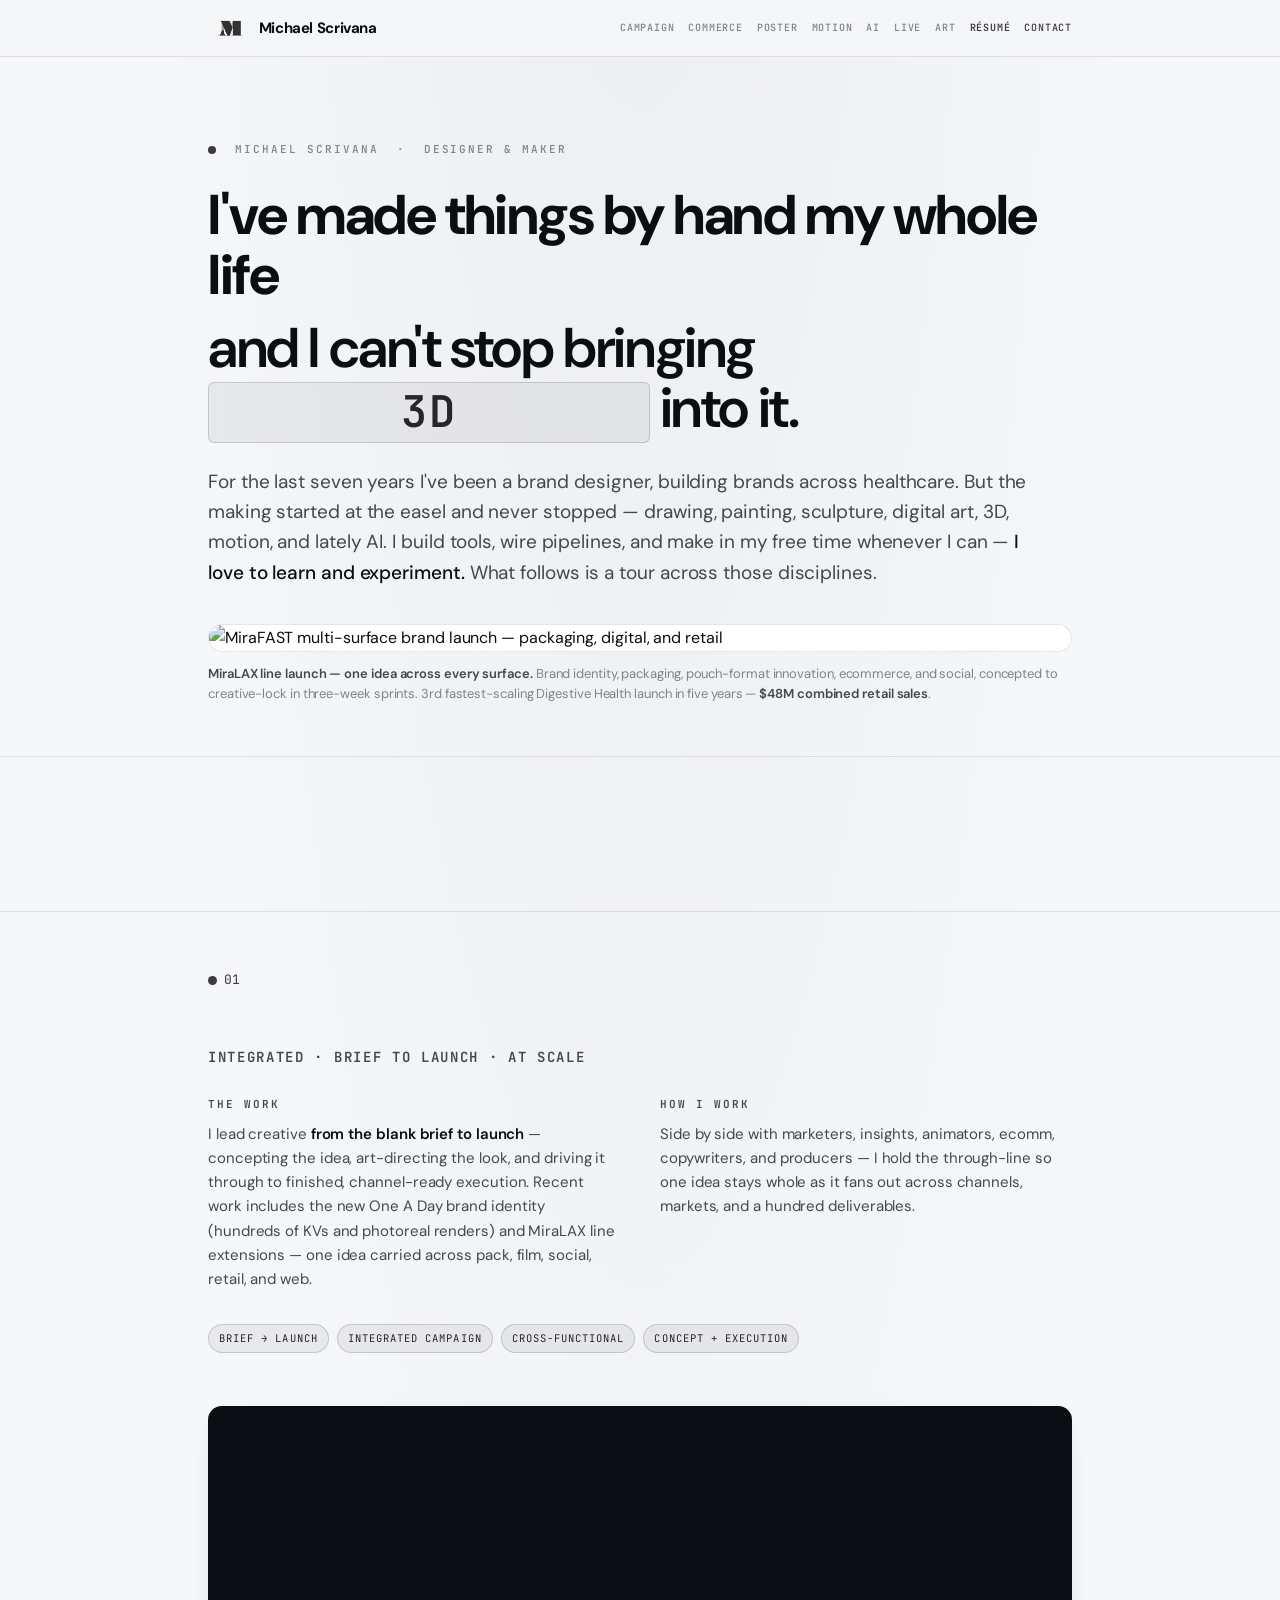
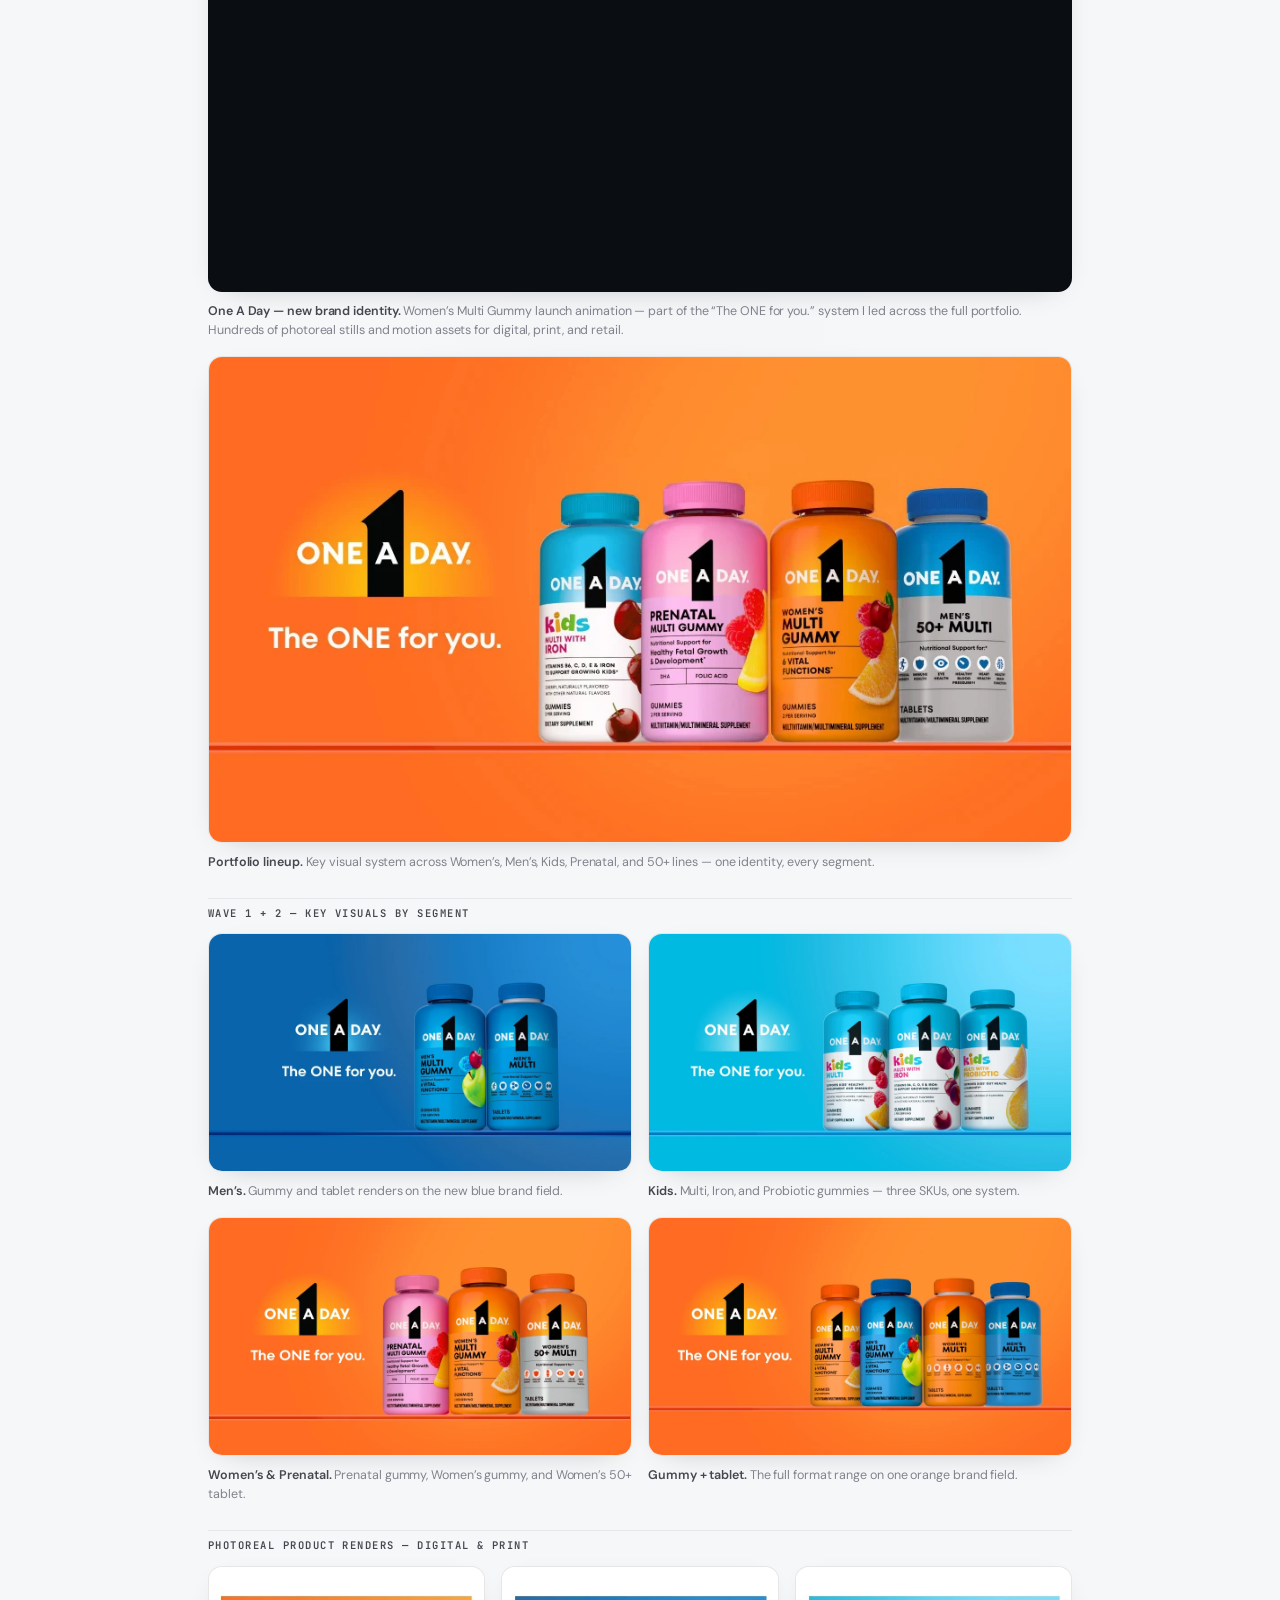
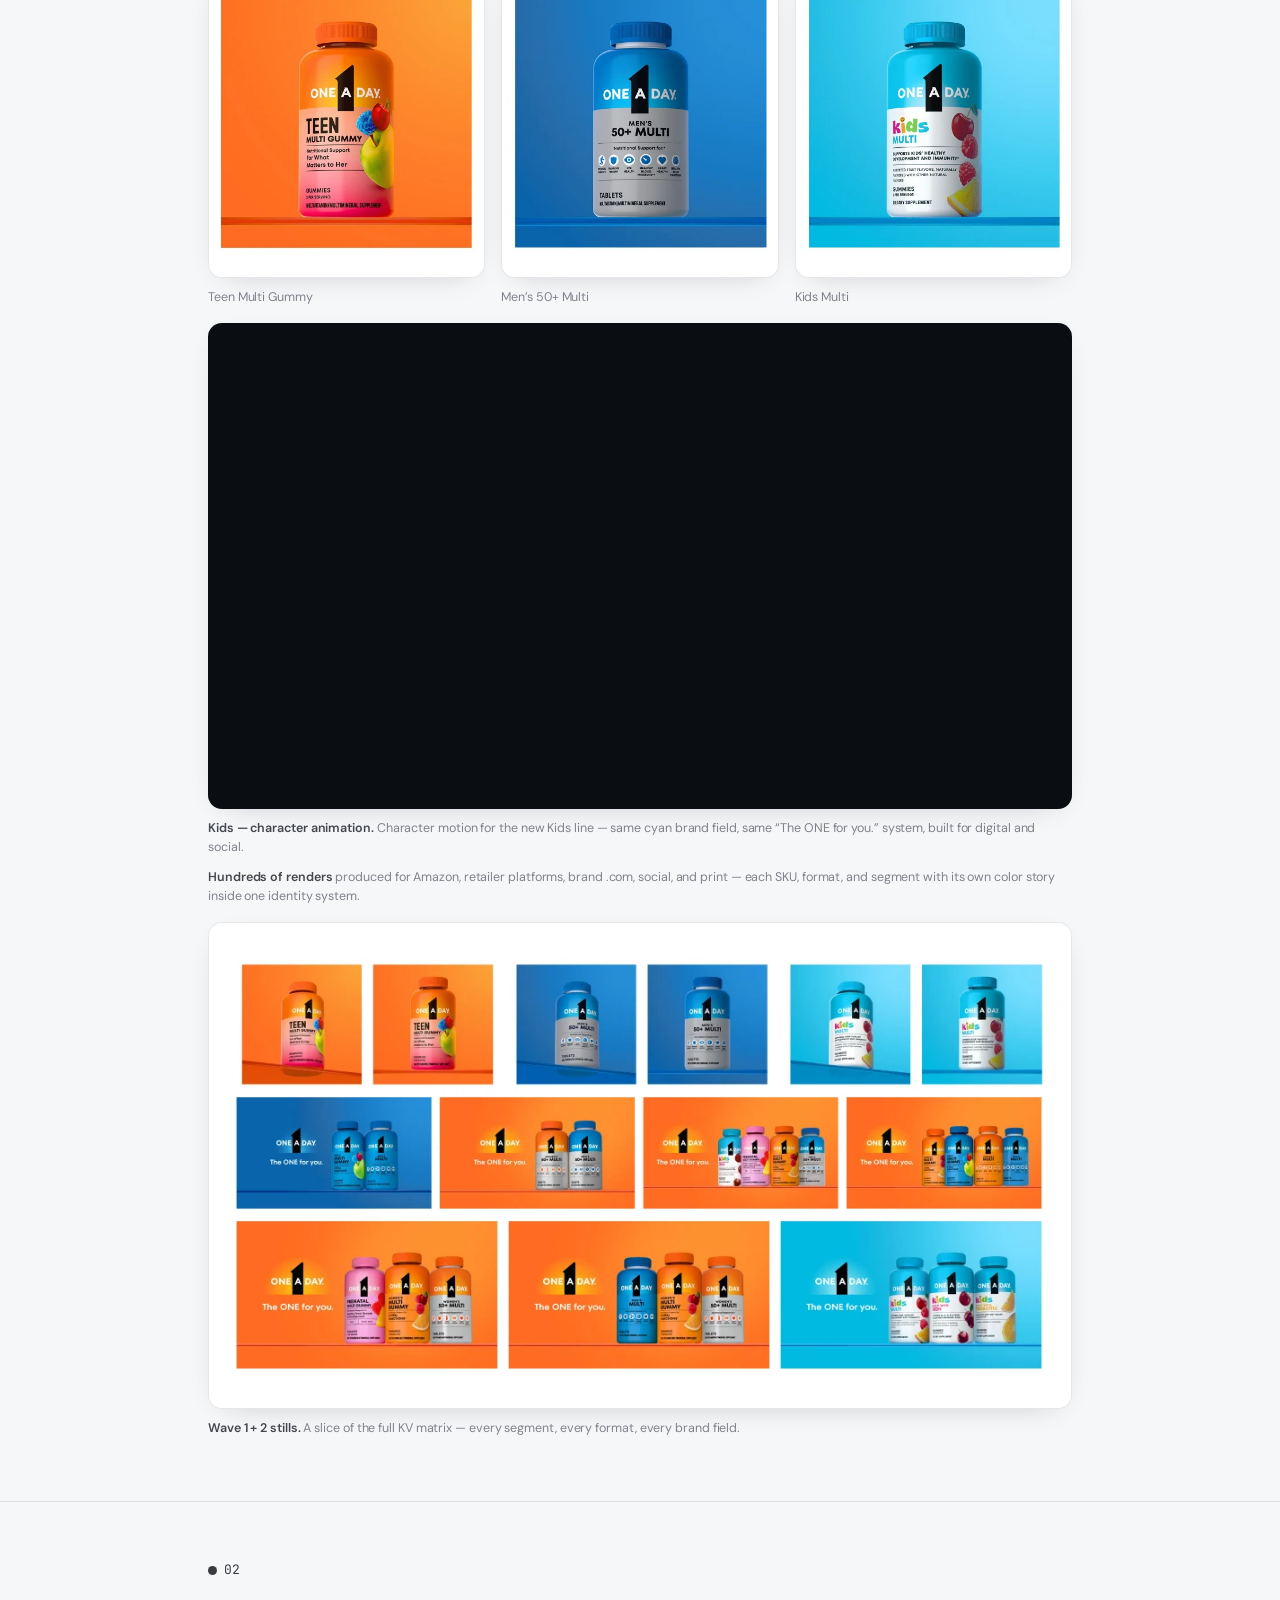
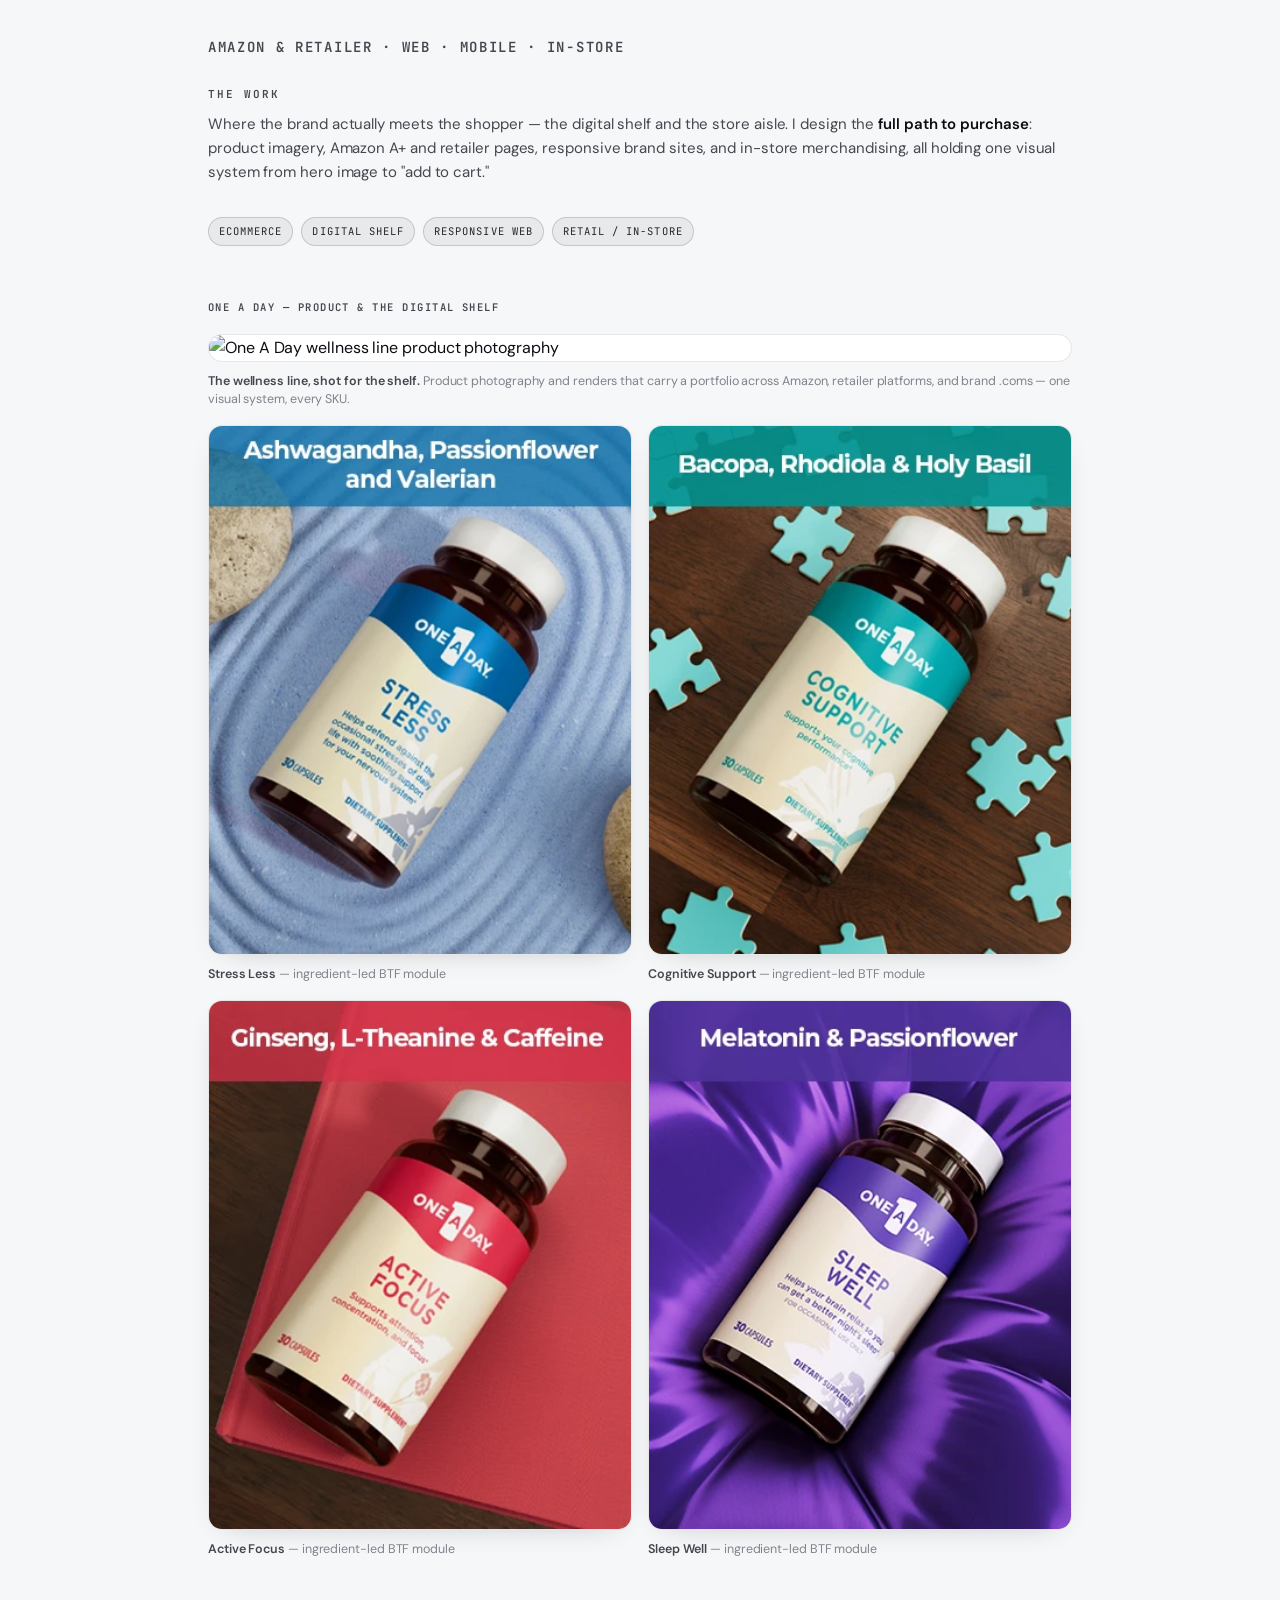
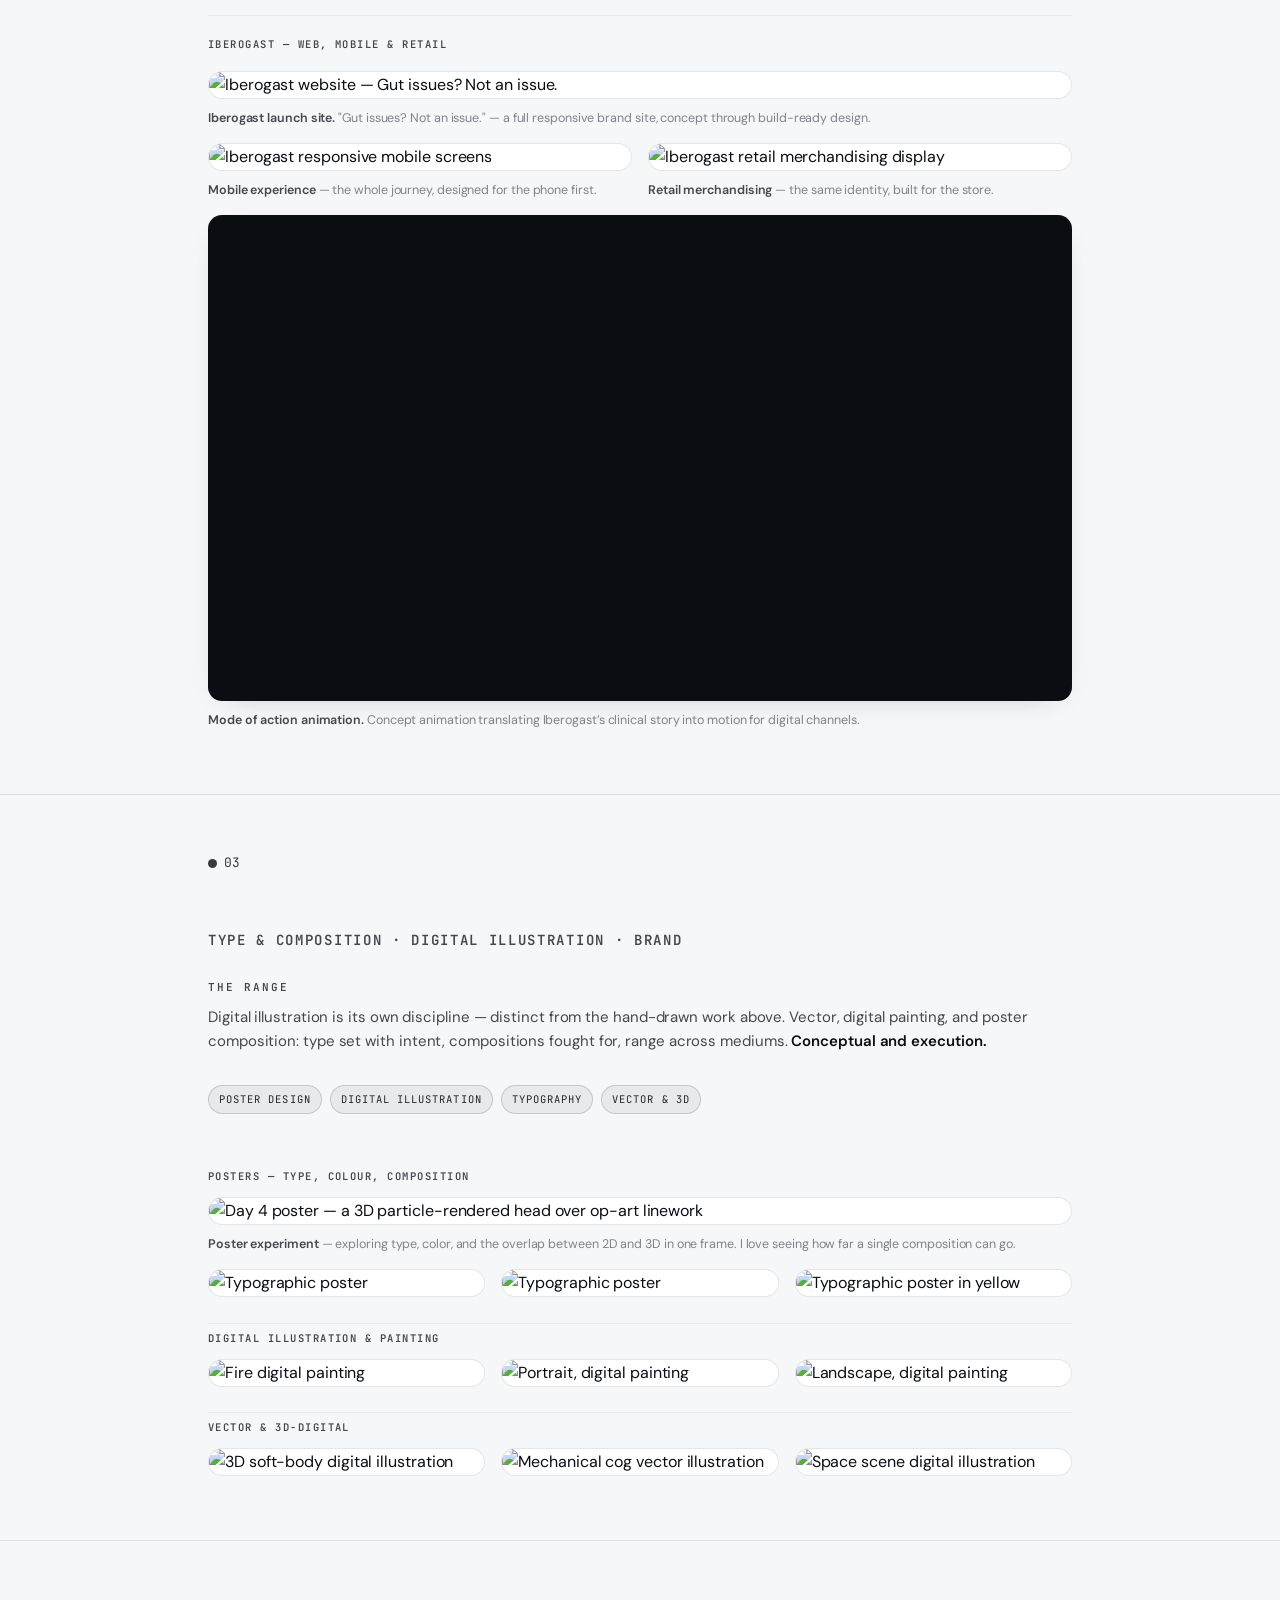
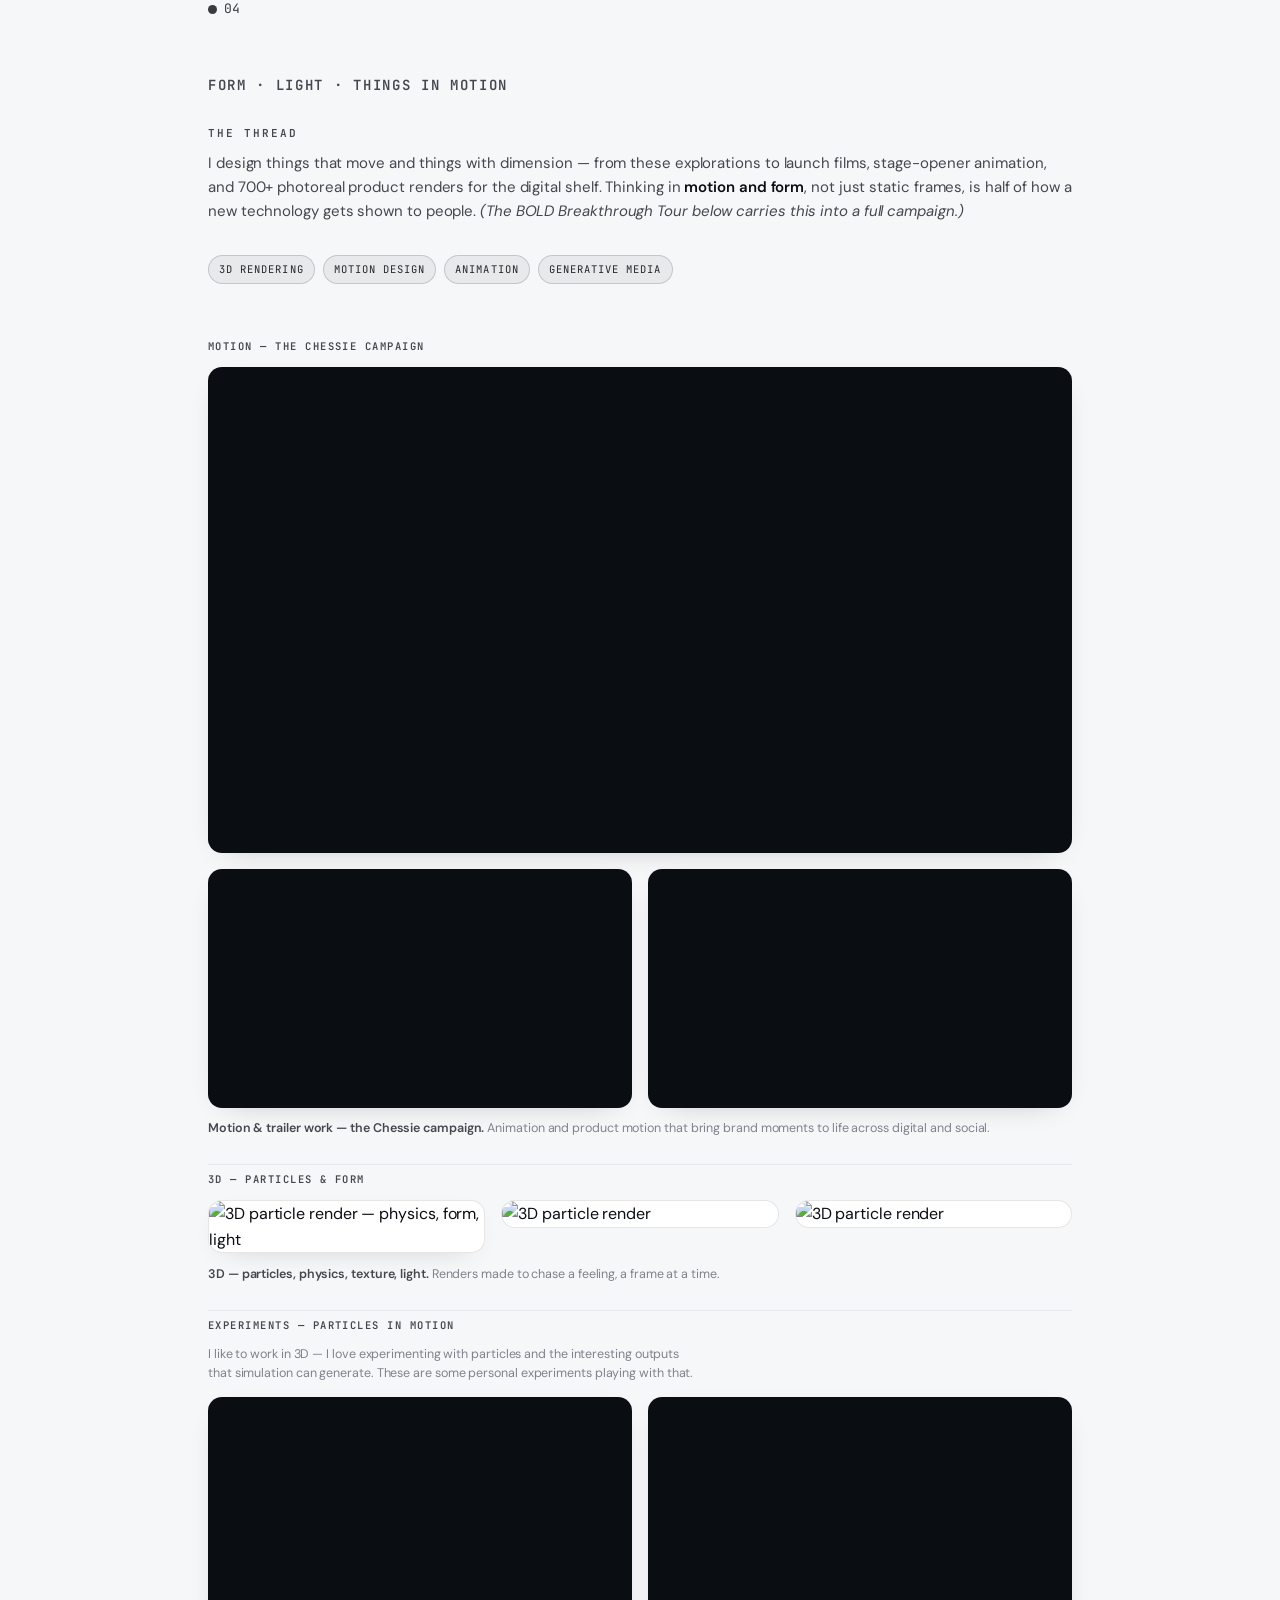
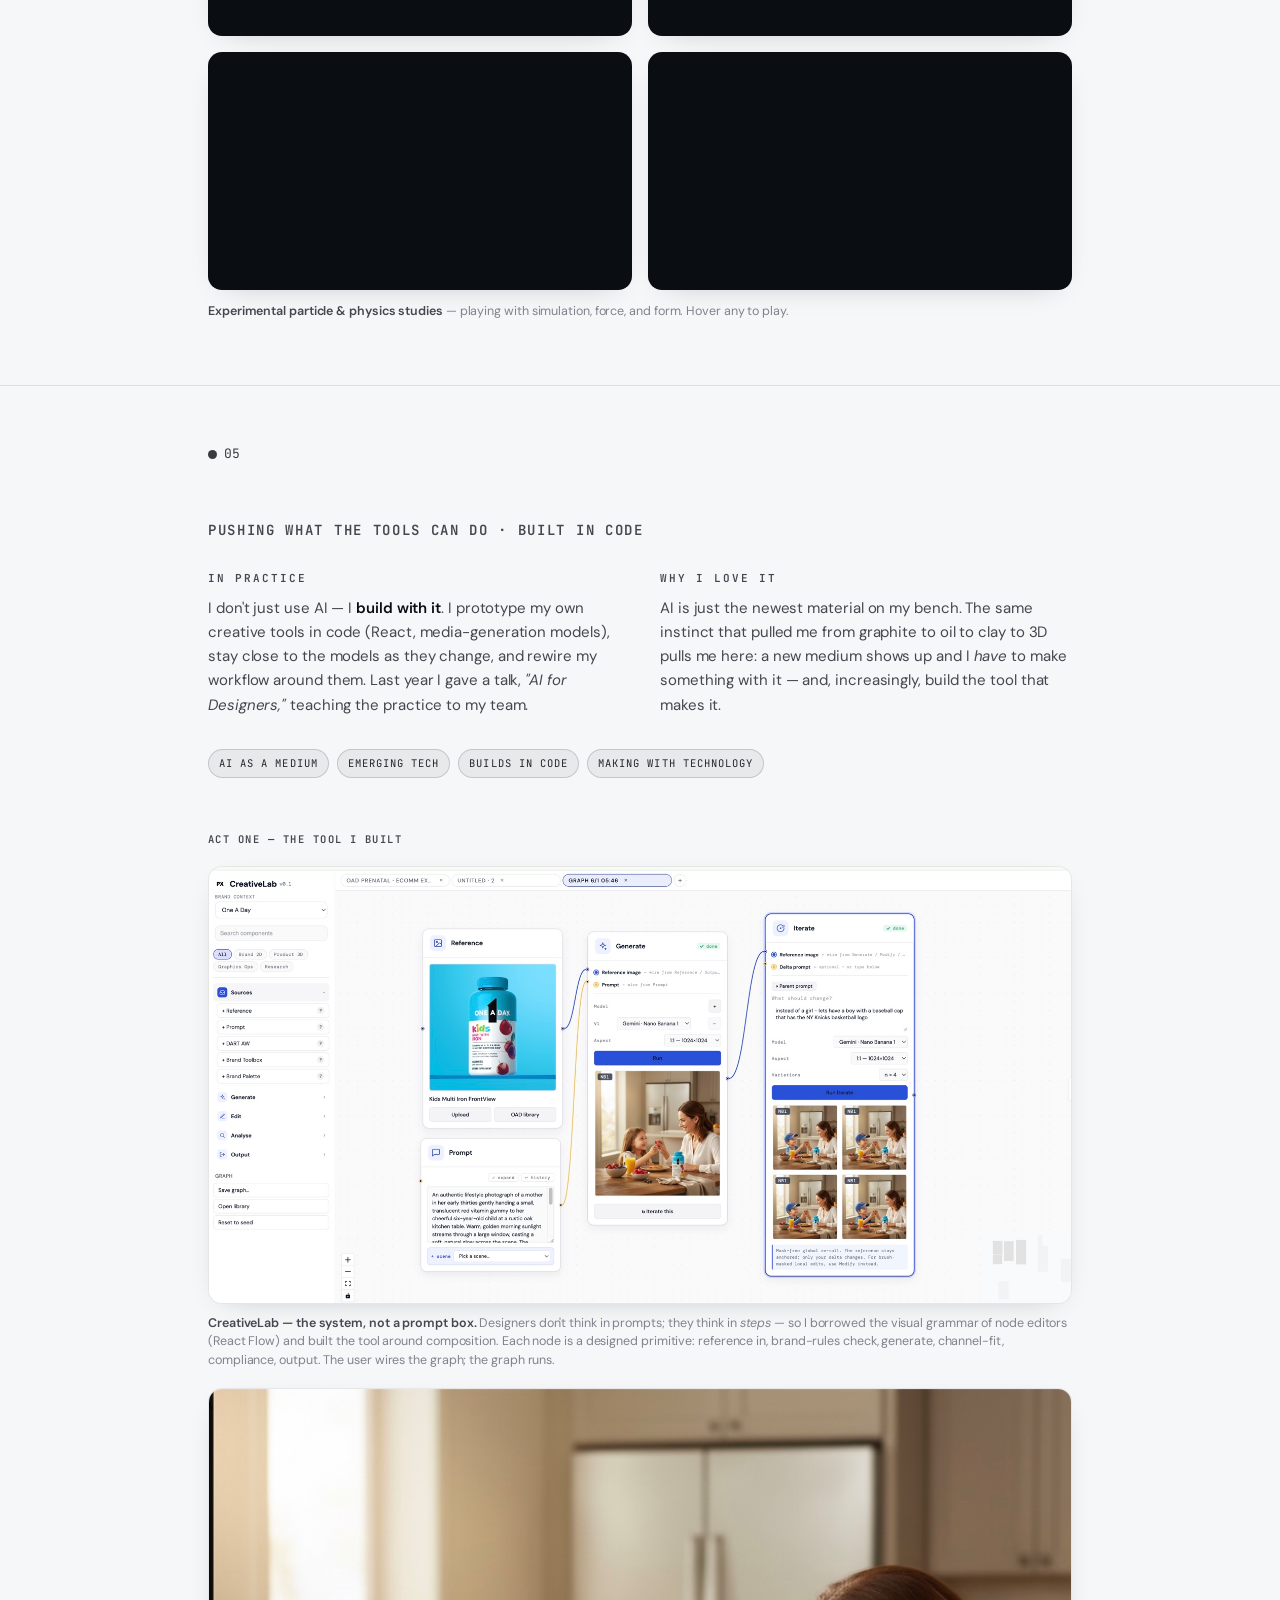
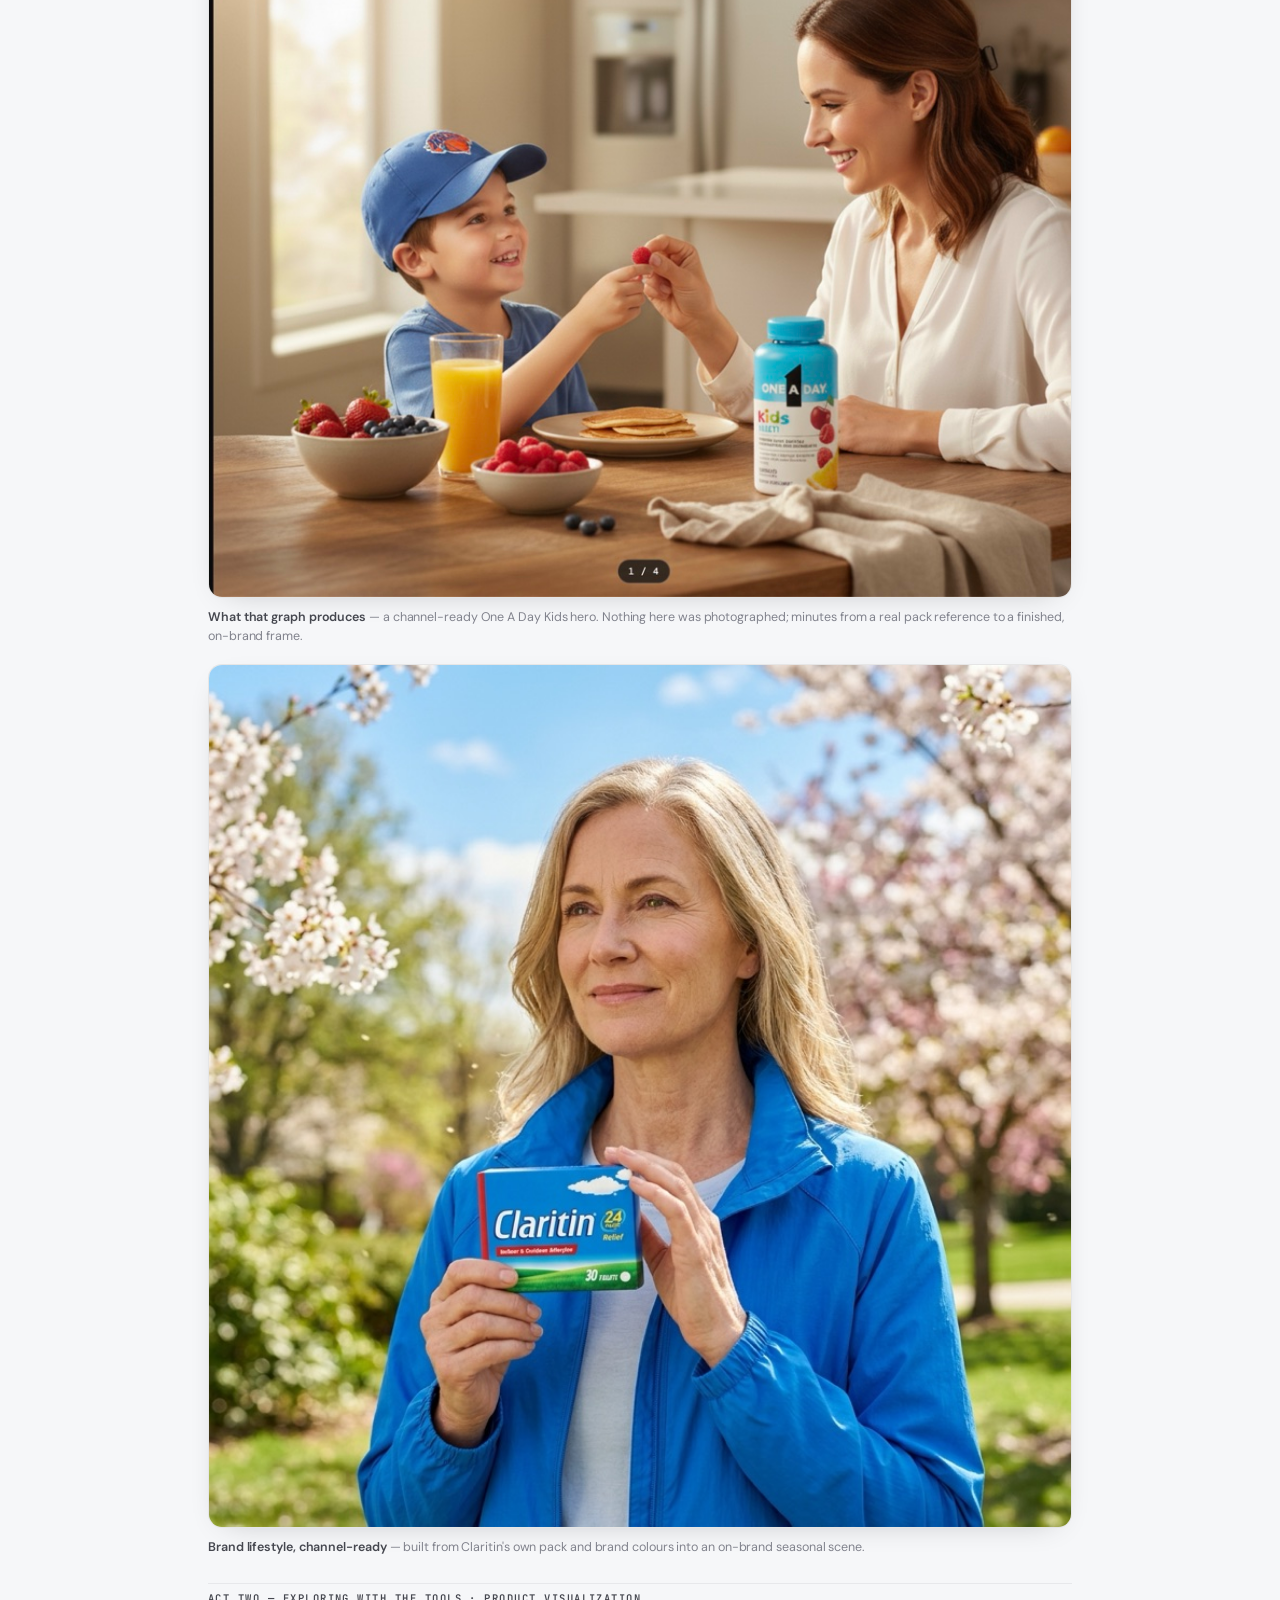
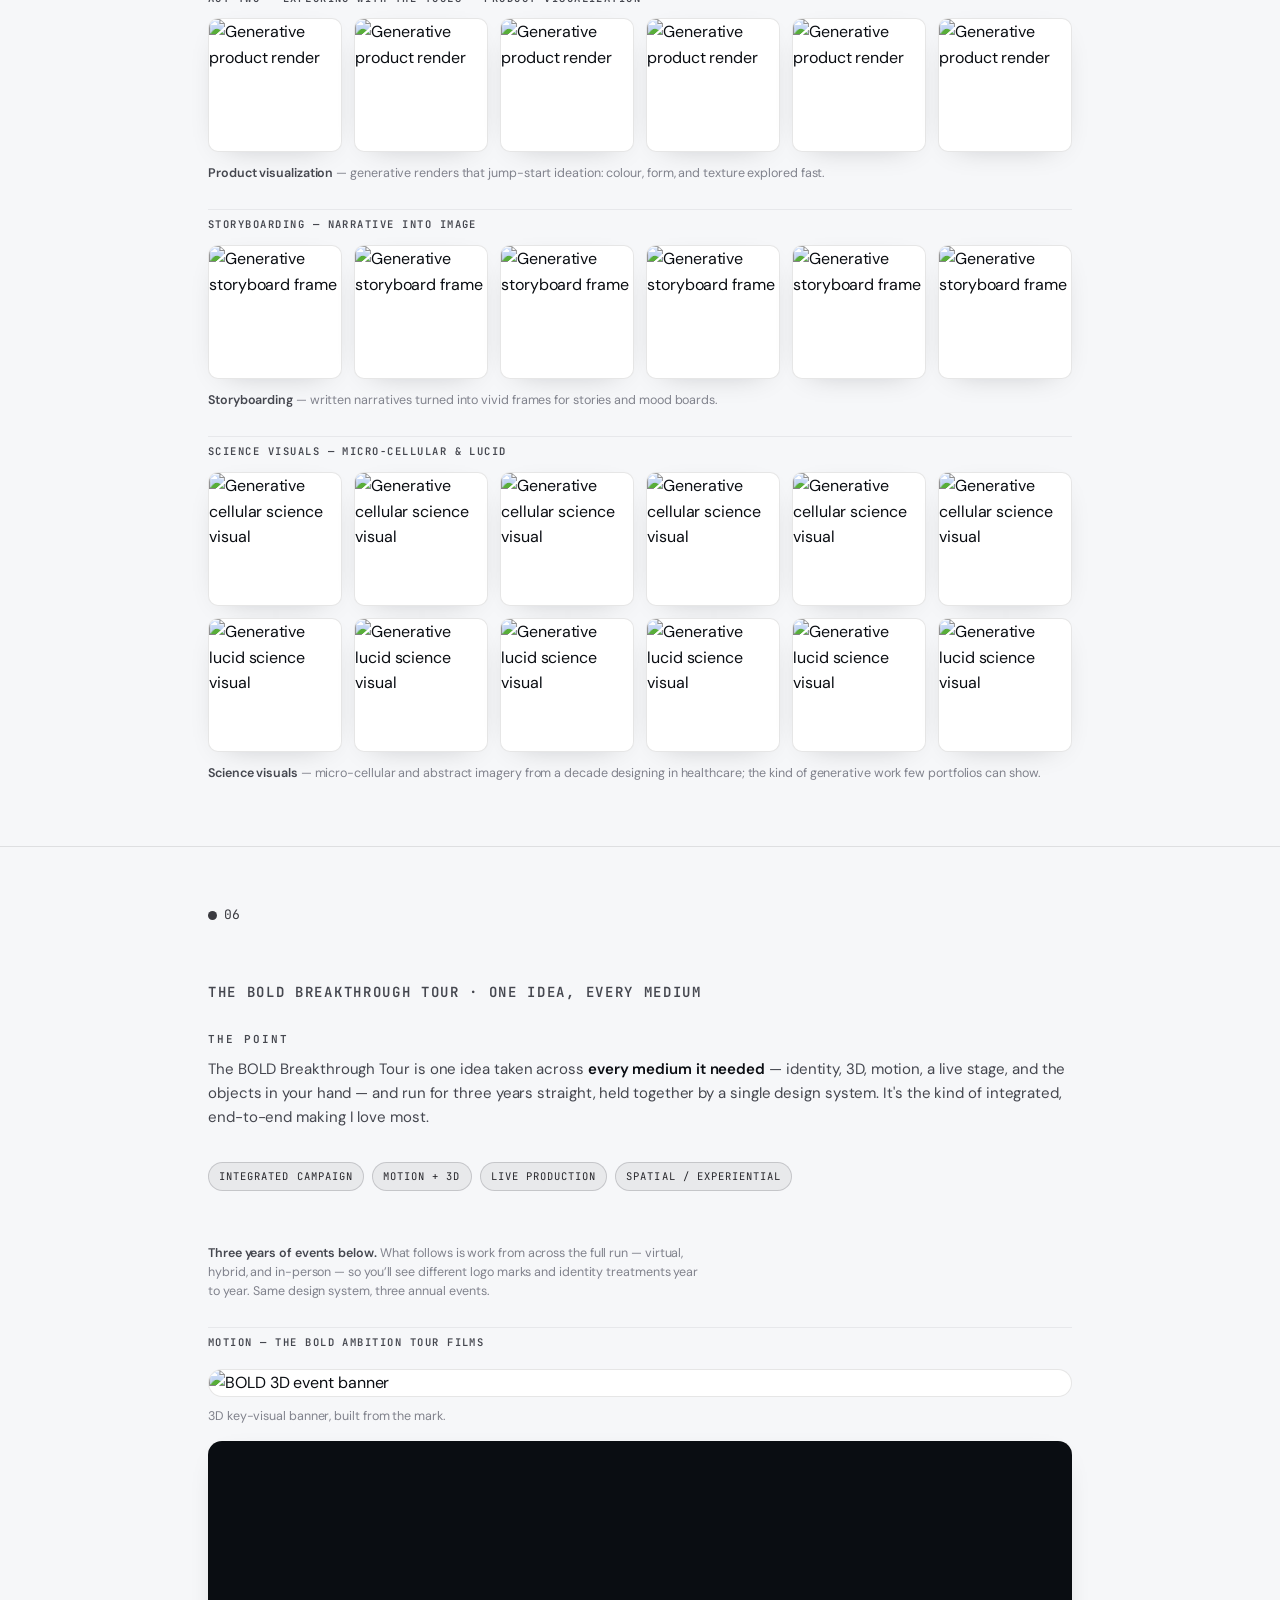
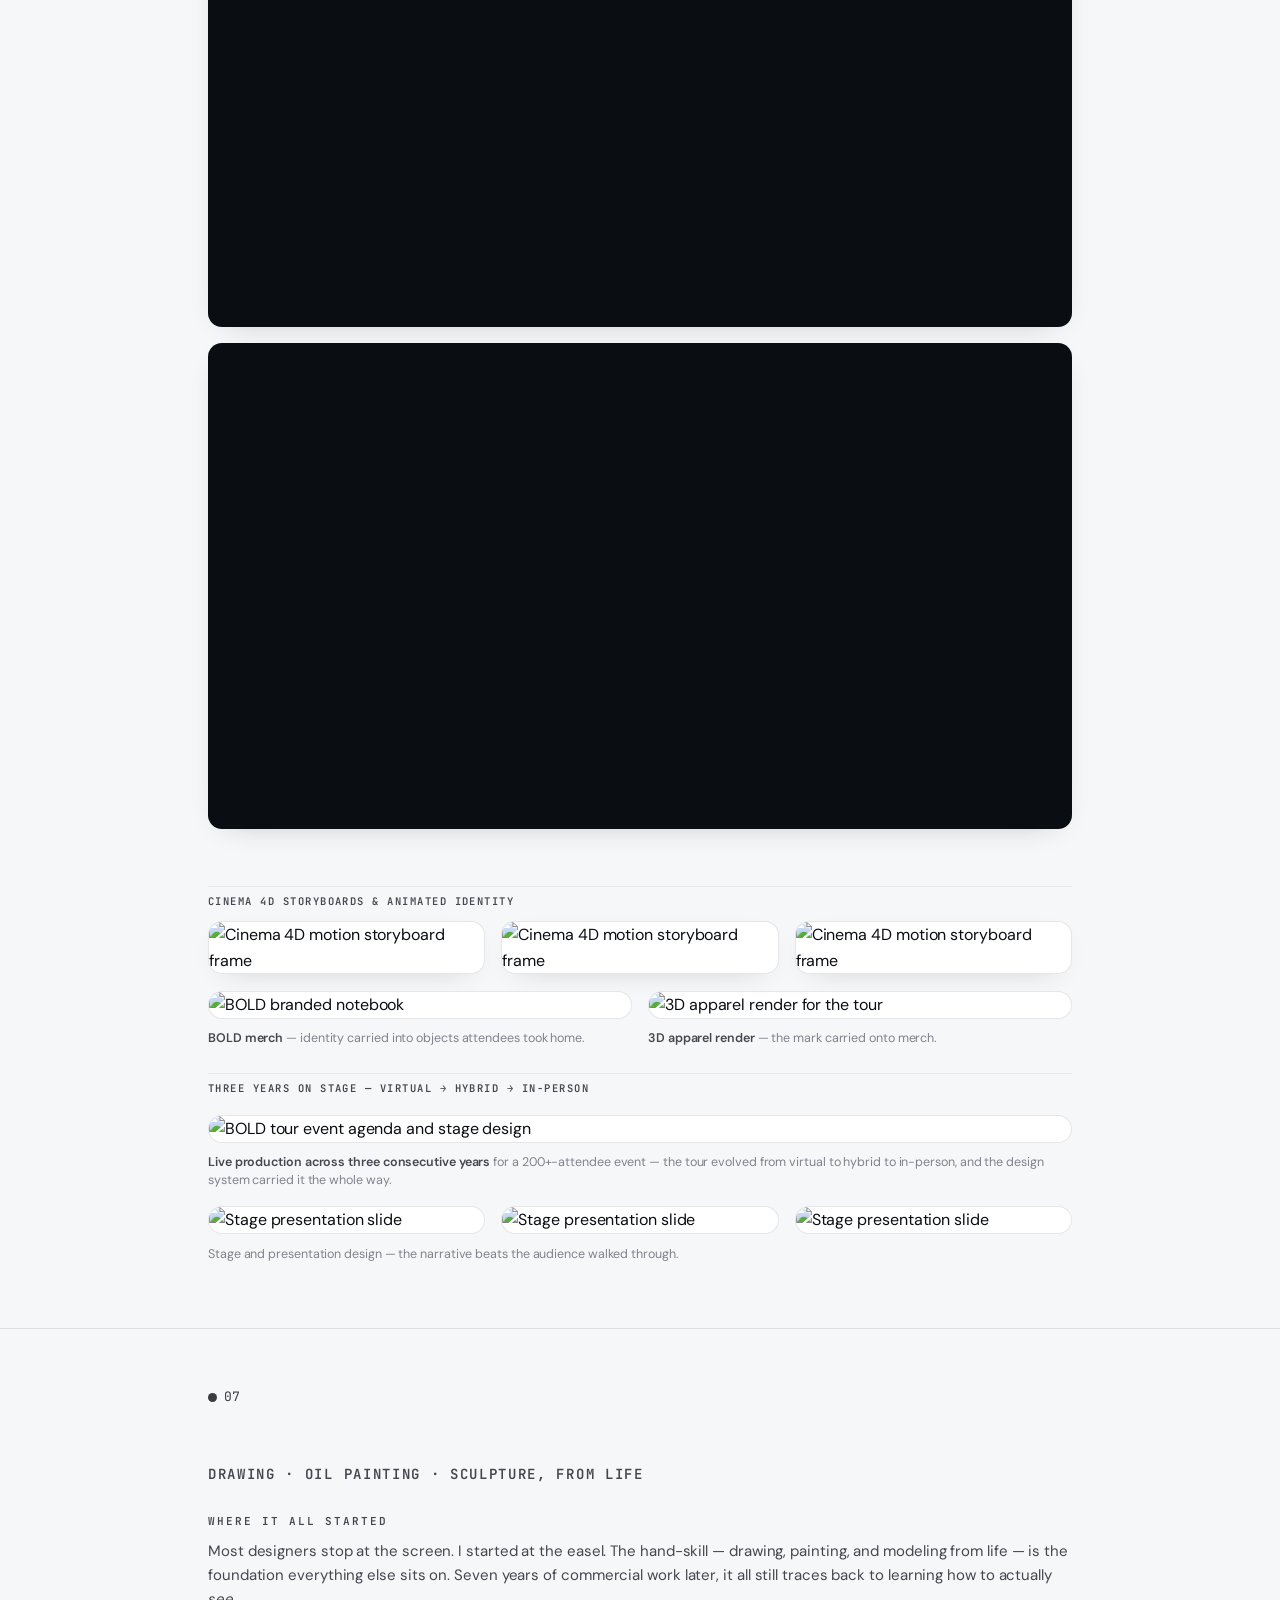
==== commit 21f7bffd: "Update nav labels, résumé links to creative site, and regenerate PDF. Concise nav, creative.michaels" ====
--- a/index.html
+++ b/index.html
@@ -67,15 +67,17 @@
 }
 .topnav .brand .logo { height: 22px; width: auto; display: block; flex: none; }
 .topnav .brand .brand-name { letter-spacing: var(--tight); }
-.topnav .links { display: flex; align-items: center; gap: 18px; }
+.topnav .links { display: flex; align-items: center; gap: 14px; flex-shrink: 0; }
 .topnav .links a {
-  font-family: var(--mono); text-transform: uppercase; letter-spacing: 0.1em;
-  font-size: 11px; font-weight: 500; color: var(--ink-3); text-decoration: none; transition: color .15s;
+  font-family: var(--mono); text-transform: uppercase; letter-spacing: 0.08em;
+  font-size: 10px; font-weight: 500; color: var(--ink-3); text-decoration: none; transition: color .15s;
+  white-space: nowrap;
 }
 .topnav .links a:hover { color: var(--accent); }
 .topnav .links a.contact { color: var(--accent); }
 .topnav .links a.resume { color: var(--accent); font-weight: 600; }
 @media (max-width: 860px) { .topnav .links a.case-link { display: none; } }
+@media (max-width: 1080px) { .topnav .brand .brand-name { display: none; } }
 
 /* ── HERO ── */
 header.hero { padding: 84px 0 52px; border-bottom: 1px solid var(--border); }
@@ -276,12 +278,12 @@
     <a class="brand" href="/"><img class="logo" src="images/ms-logo-m.png" alt="" width="42" height="22"><span class="brand-name">Michael Scrivana</span></a>
     <div class="links">
       <a class="case-link" href="#campaign">Campaign</a>
-      <a class="case-link" href="#commerce">Ecommerce</a>
-      <a class="case-link" href="#poster">Poster &amp; Illustration</a>
-      <a class="case-link" href="#motion">3D &amp; Motion</a>
-      <a class="case-link" href="#ai">AI as Medium</a>
-      <a class="case-link" href="#experience">Experiences</a>
-      <a class="case-link" href="#fineart">Fine Art</a>
+      <a class="case-link" href="#commerce">Commerce</a>
+      <a class="case-link" href="#poster">Poster</a>
+      <a class="case-link" href="#motion">Motion</a>
+      <a class="case-link" href="#ai">AI</a>
+      <a class="case-link" href="#experience">Live</a>
+      <a class="case-link" href="#fineart">Art</a>
       <a class="resume" href="resume.html">Résumé</a>
       <a class="contact" href="mailto:mkscrivana@gmail.com">Contact</a>
     </div>
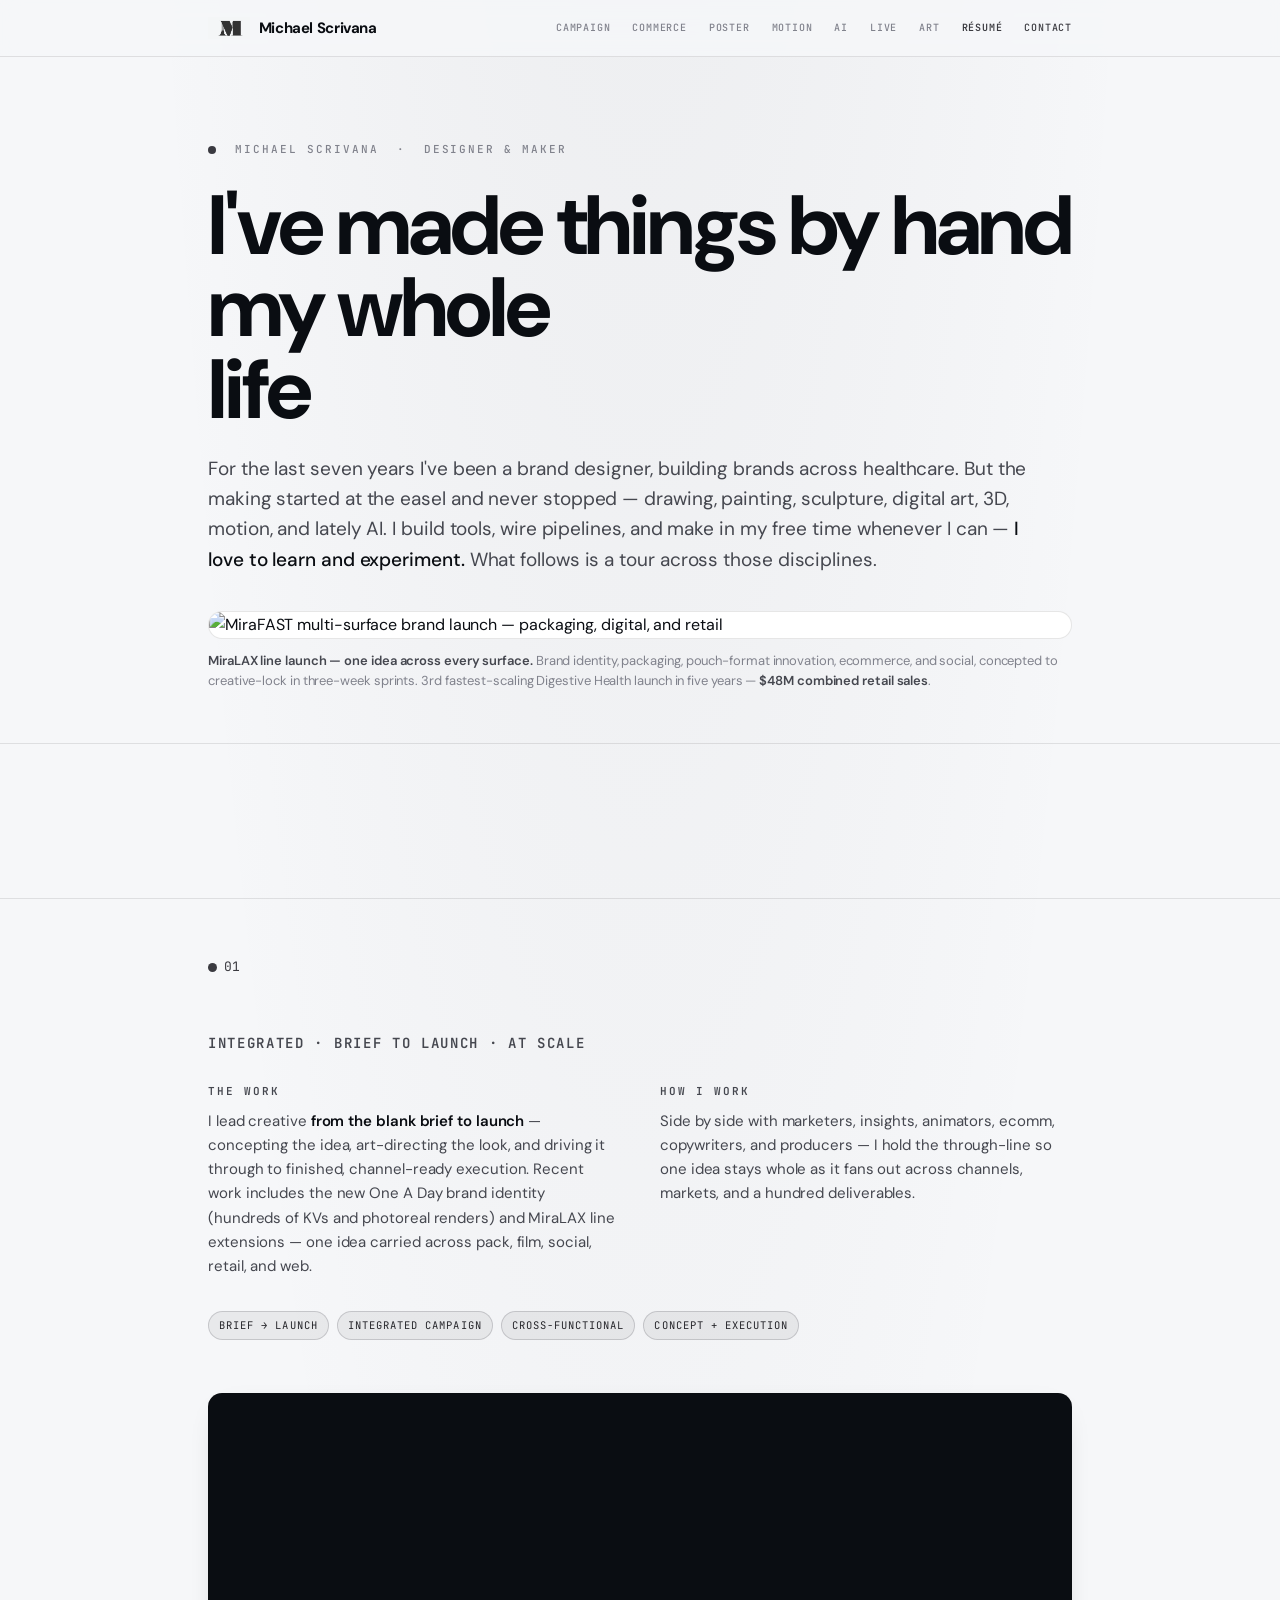
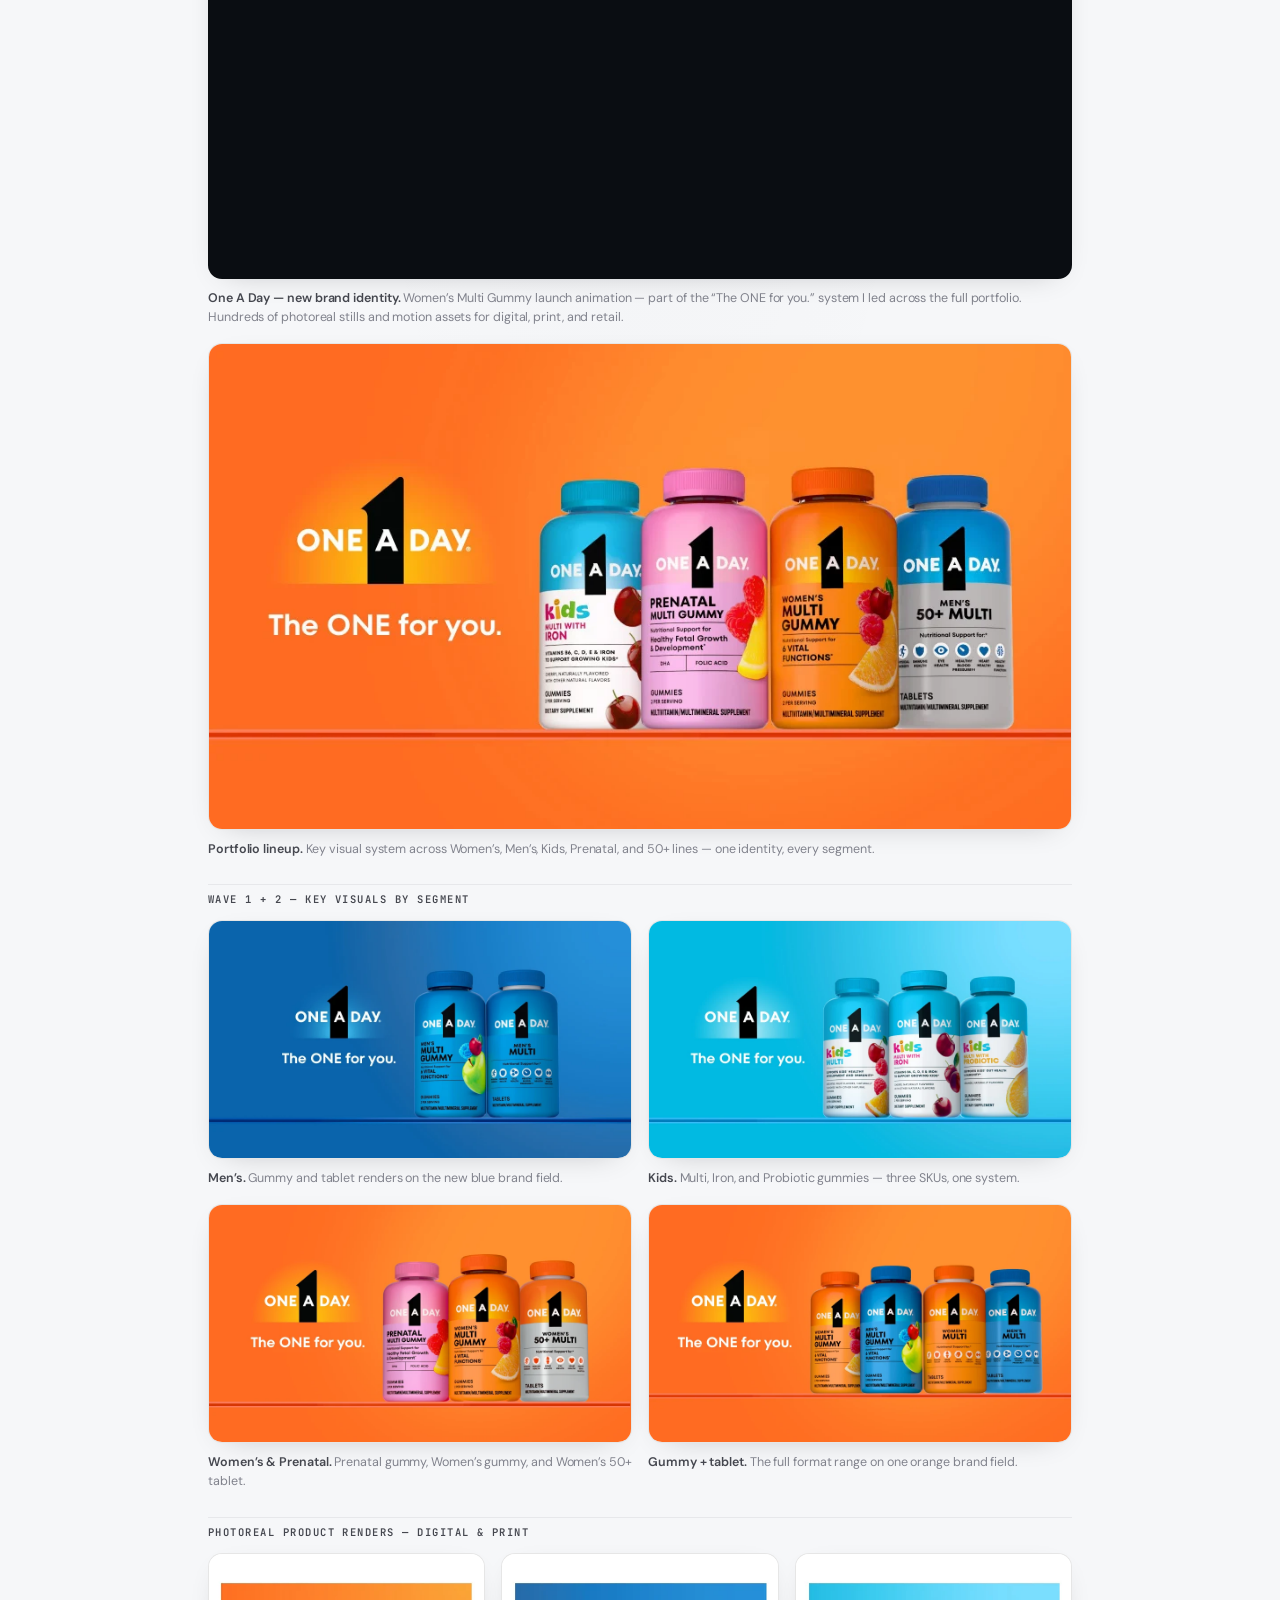
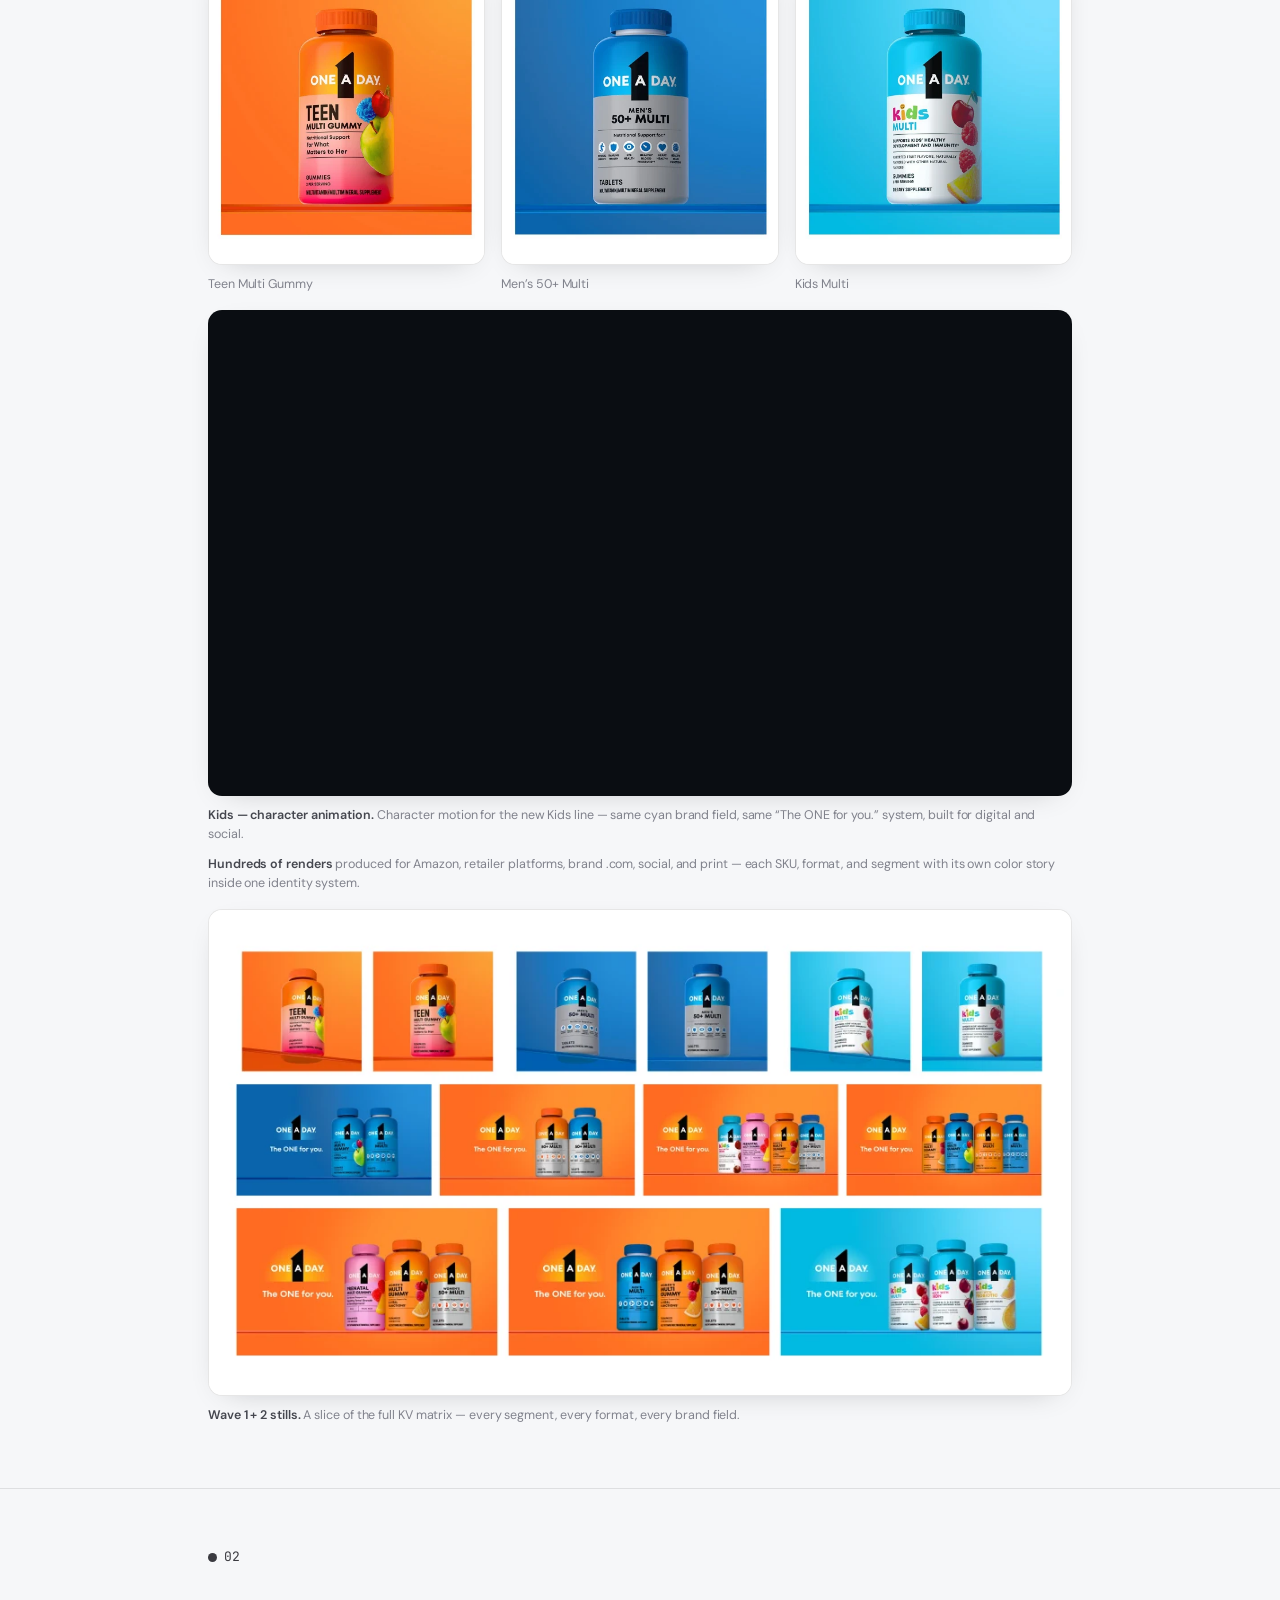
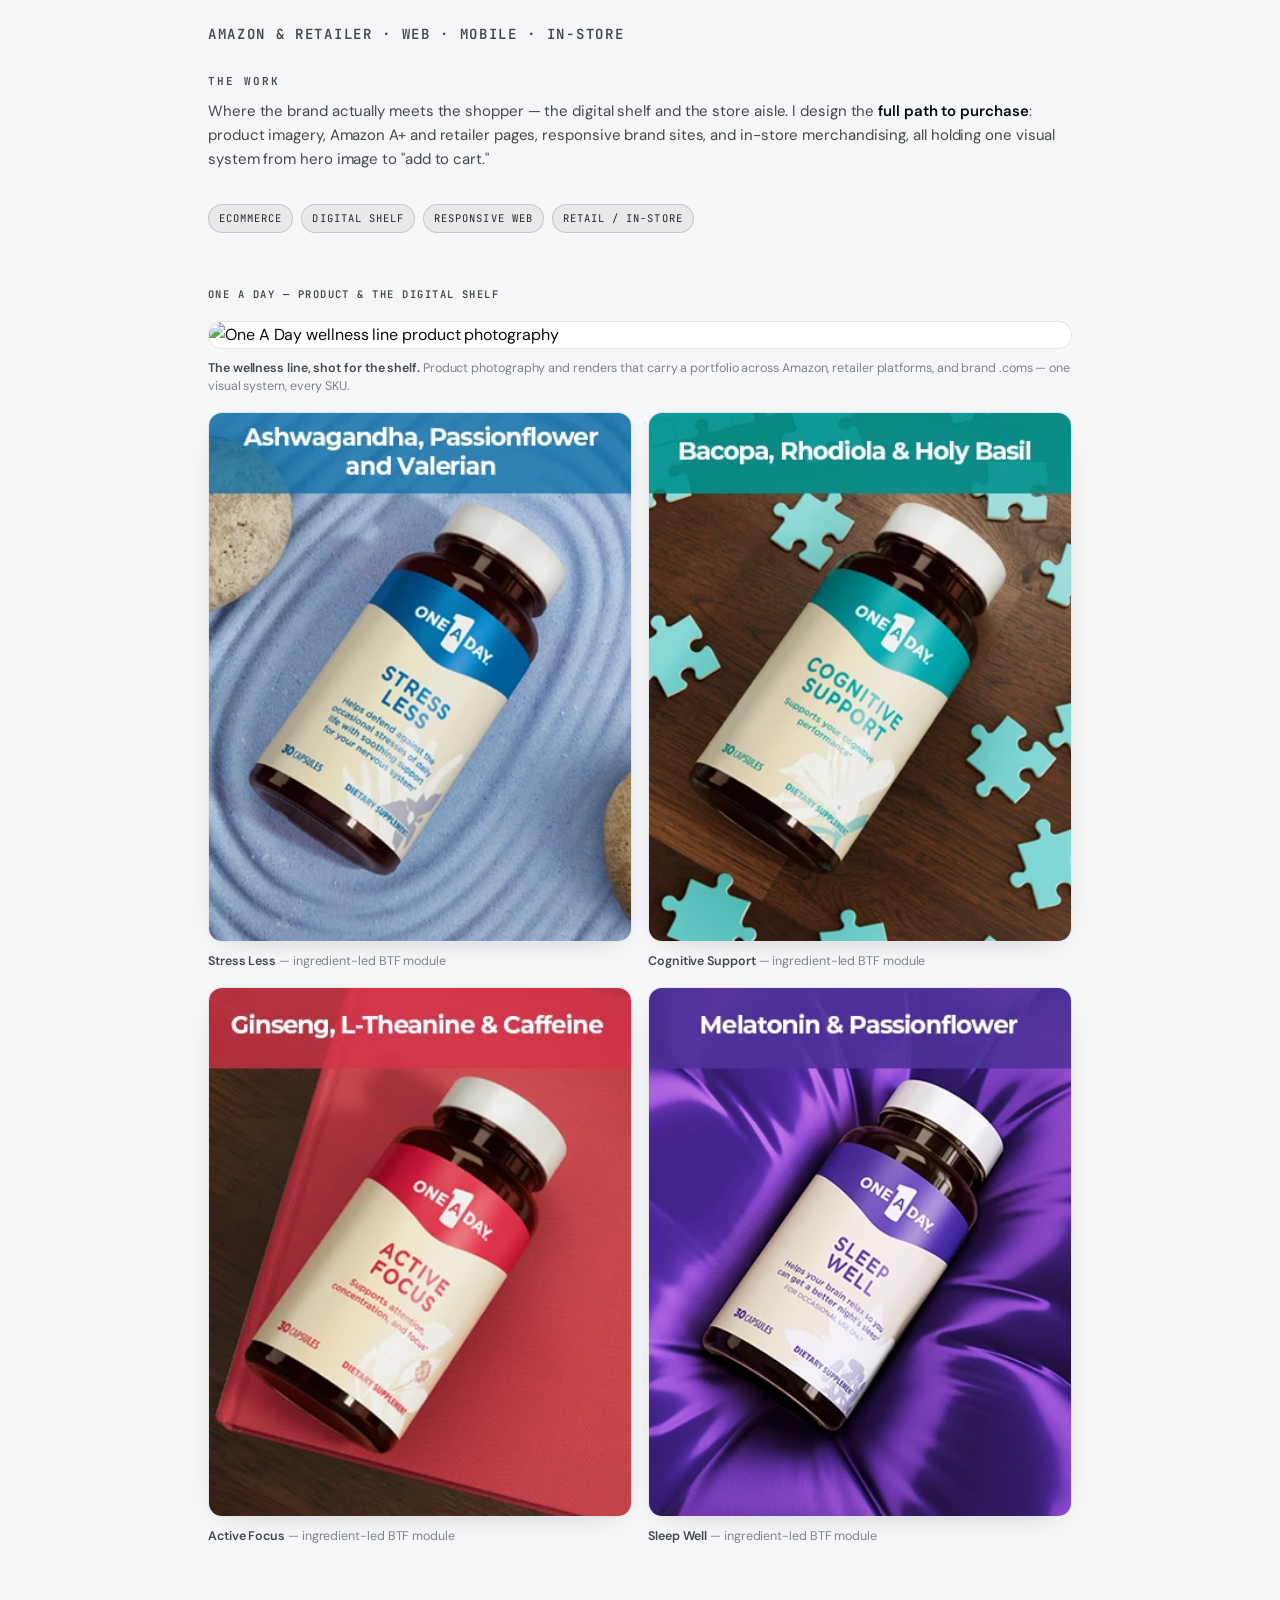
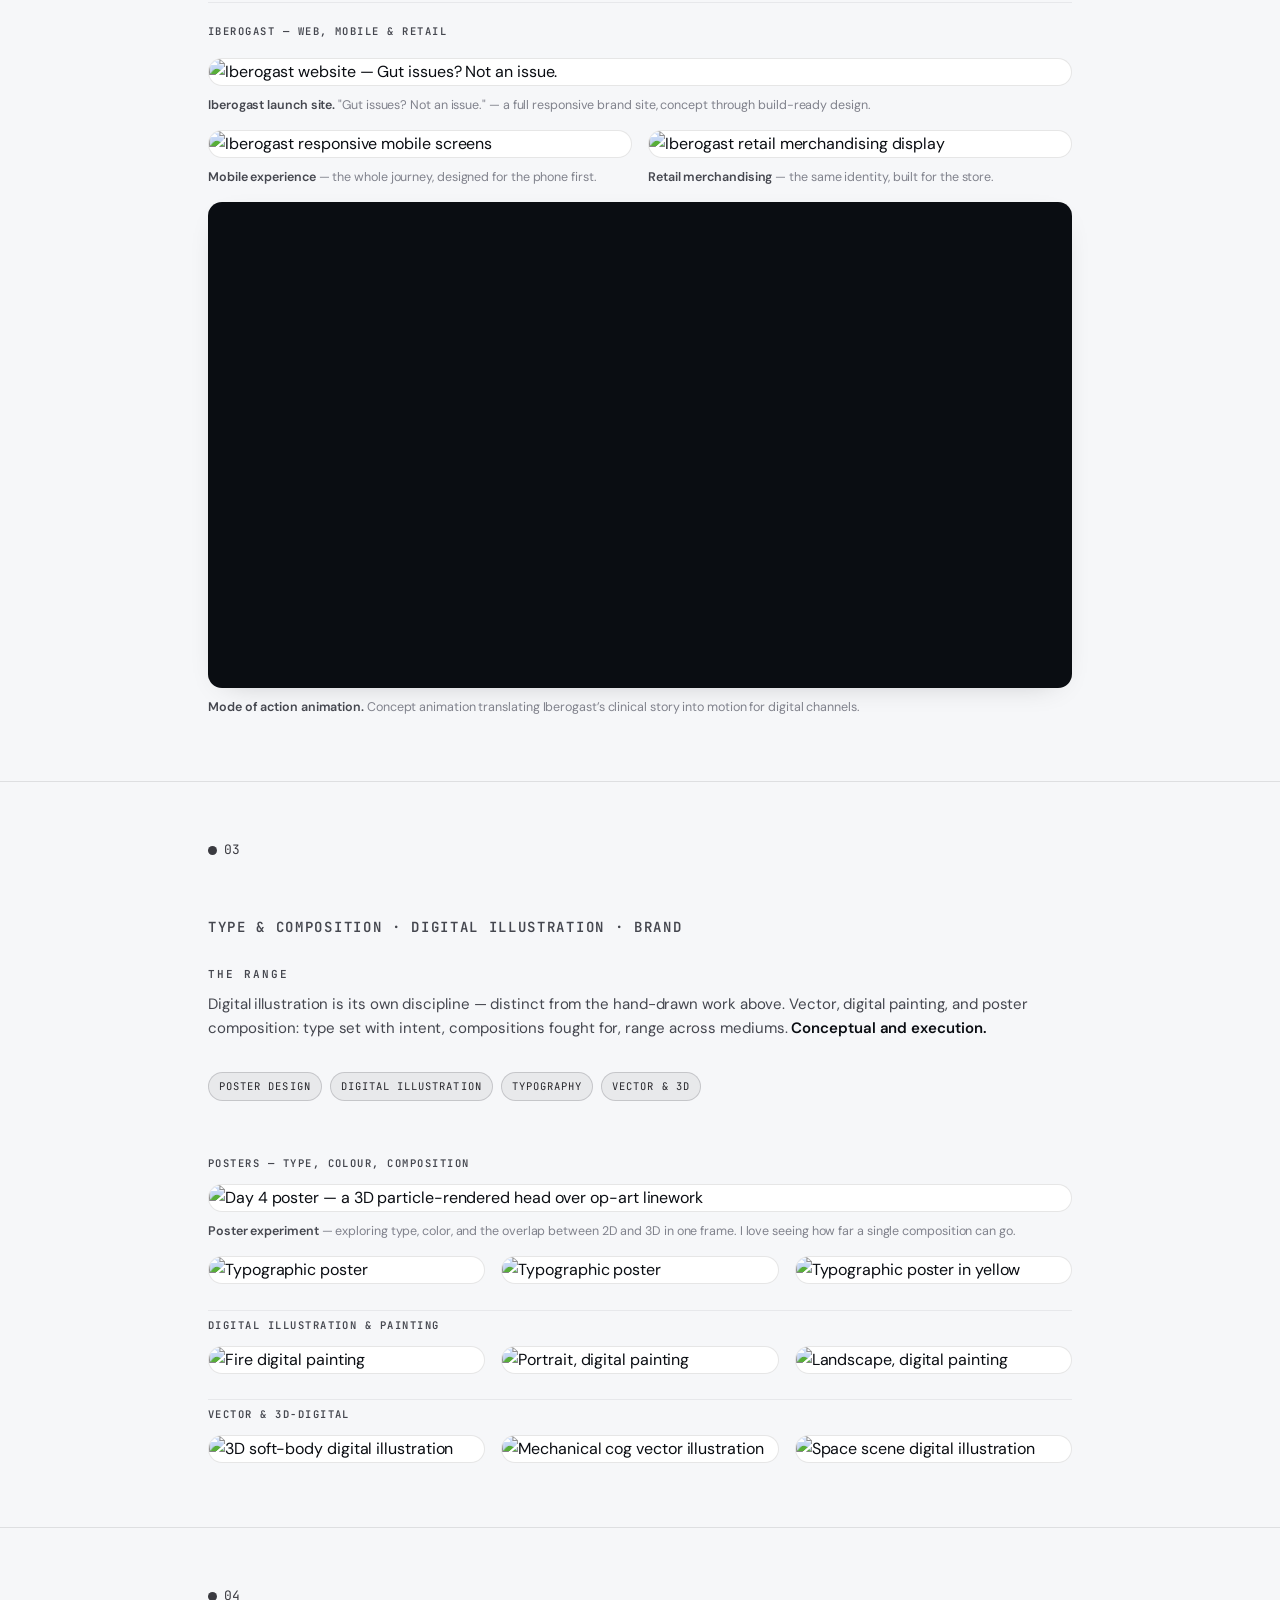
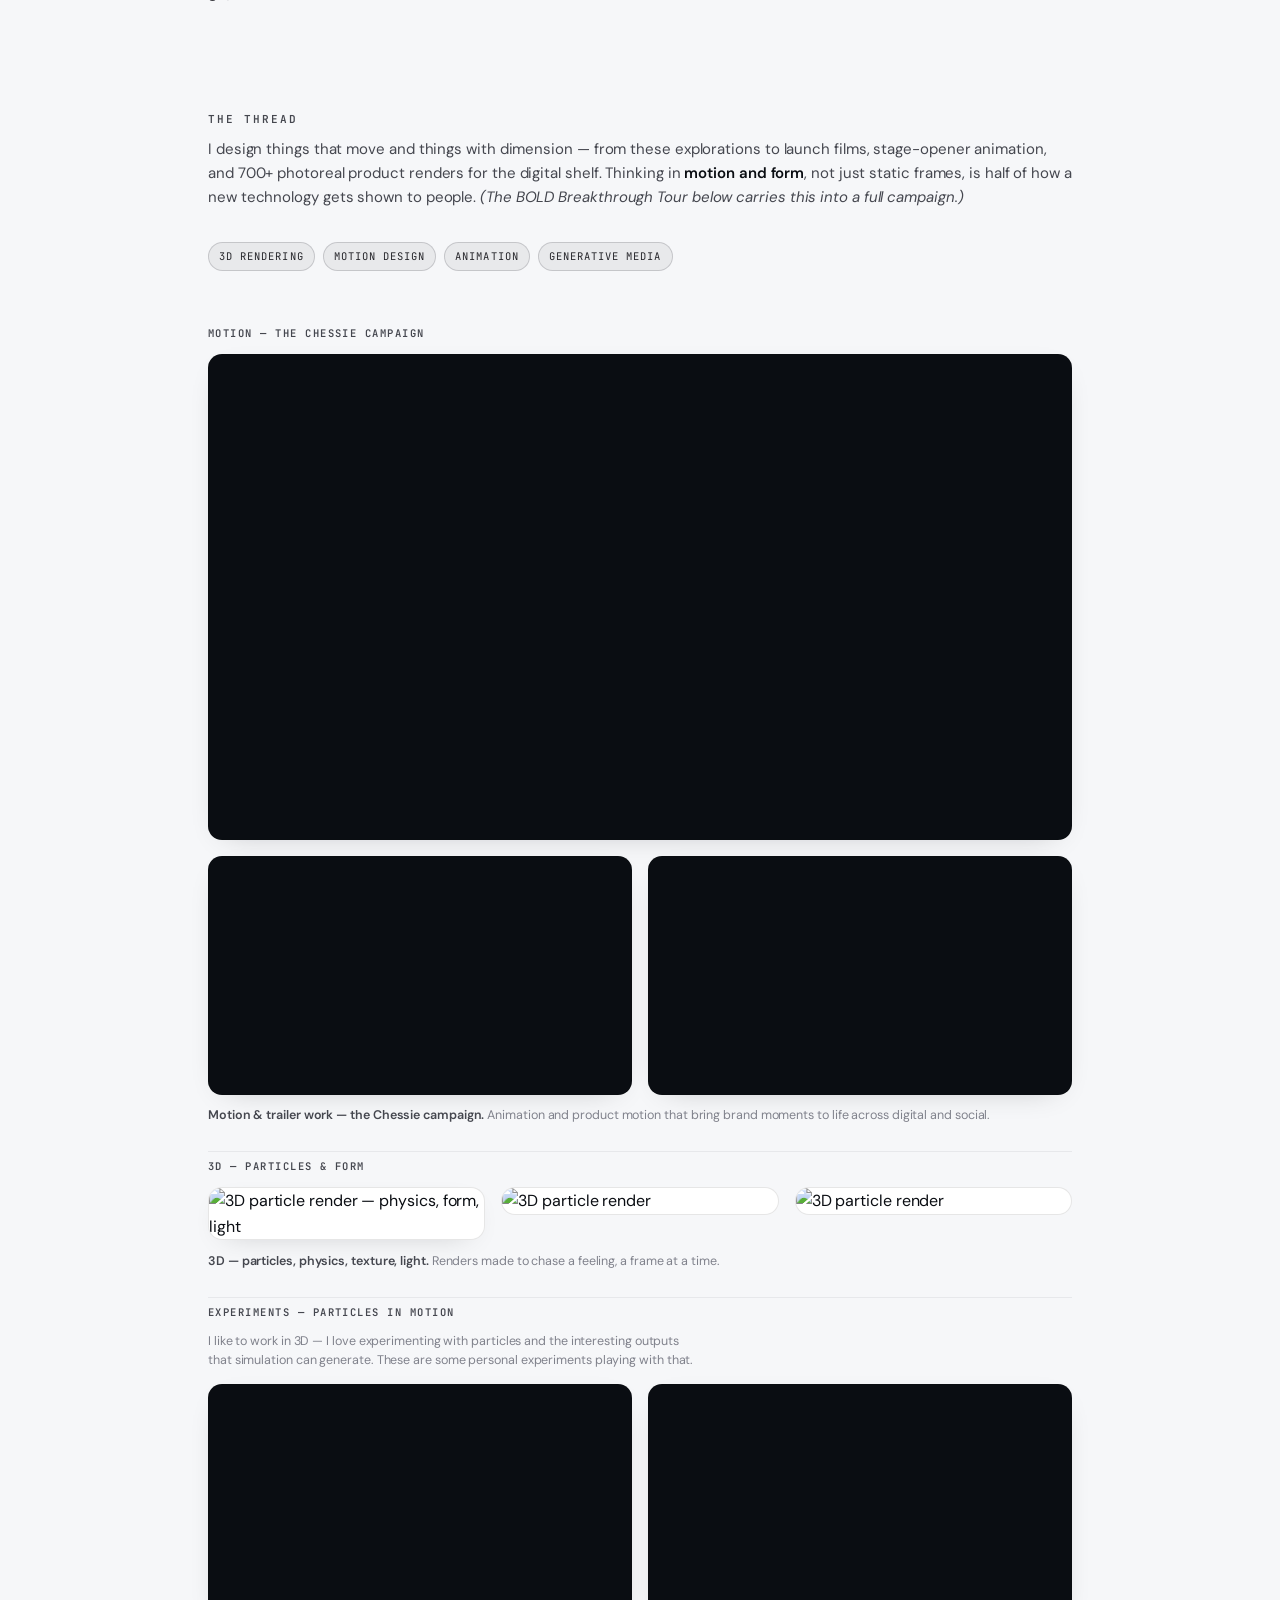
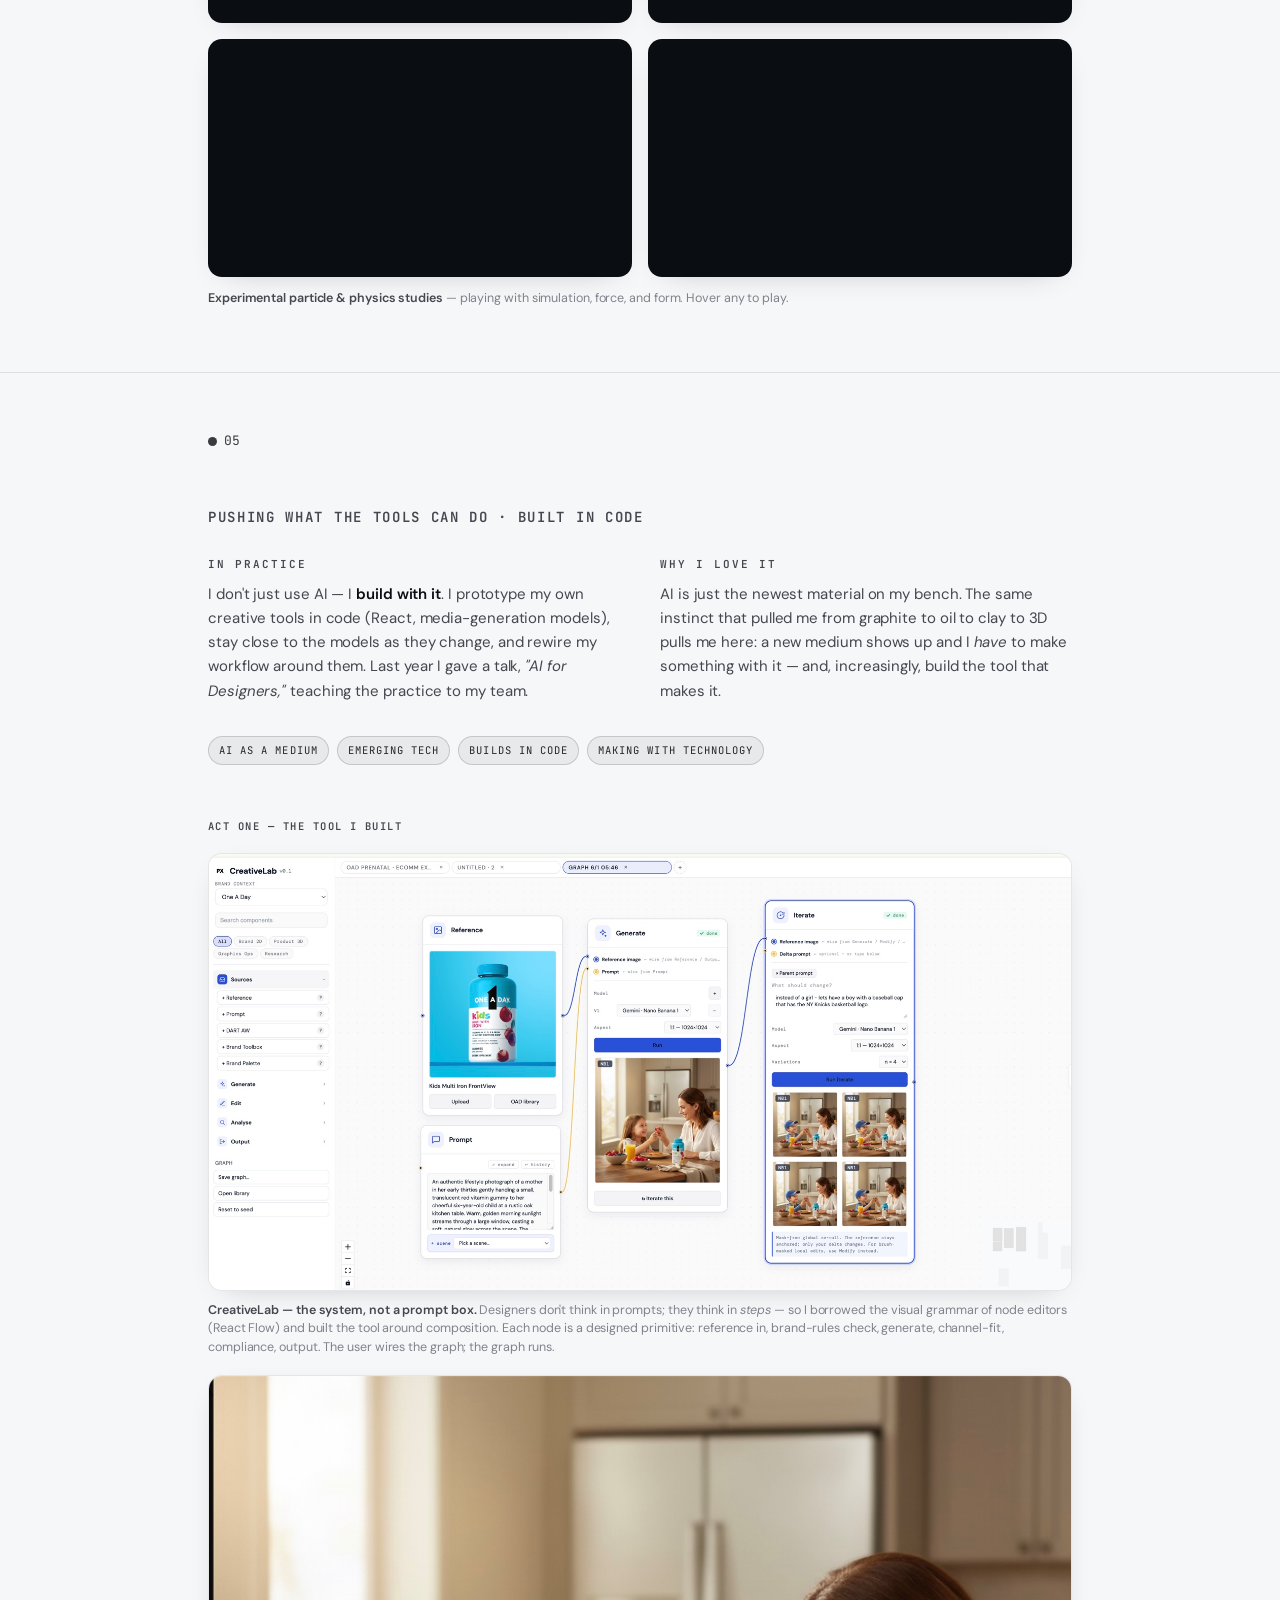
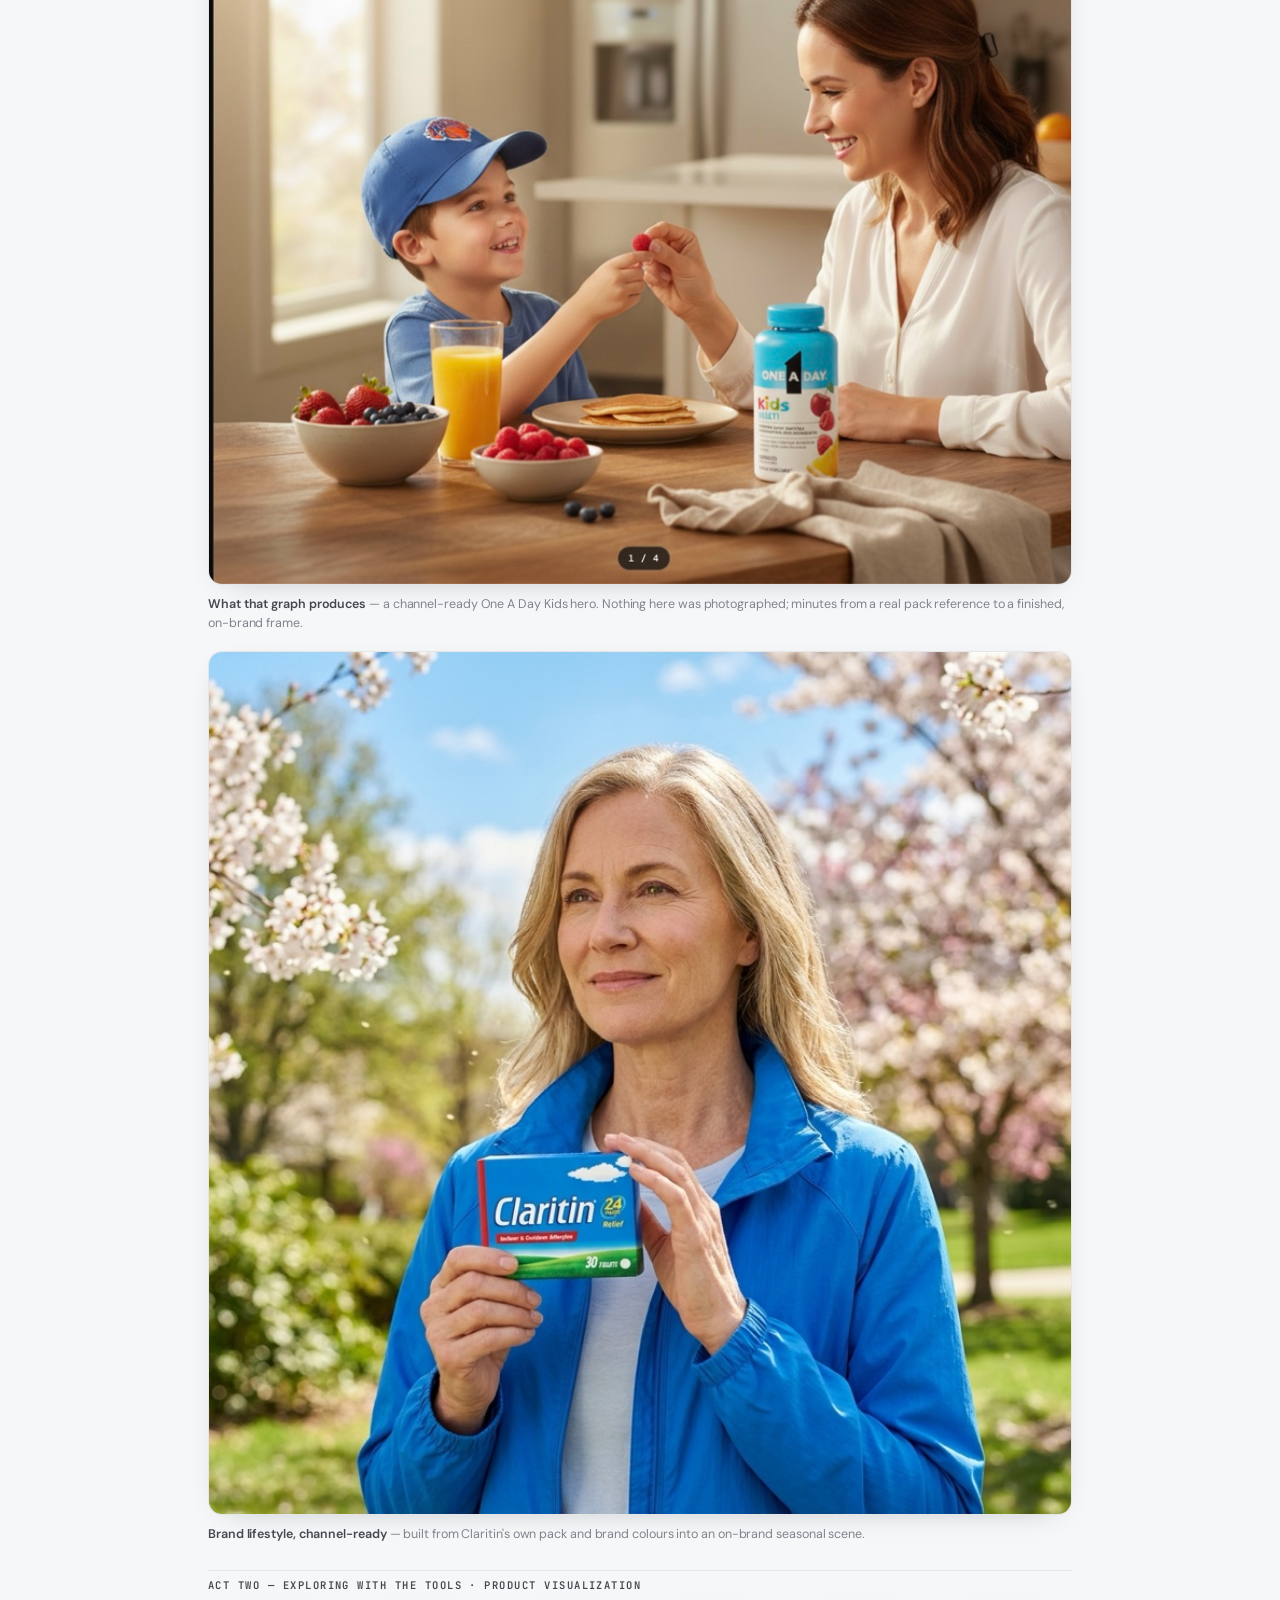
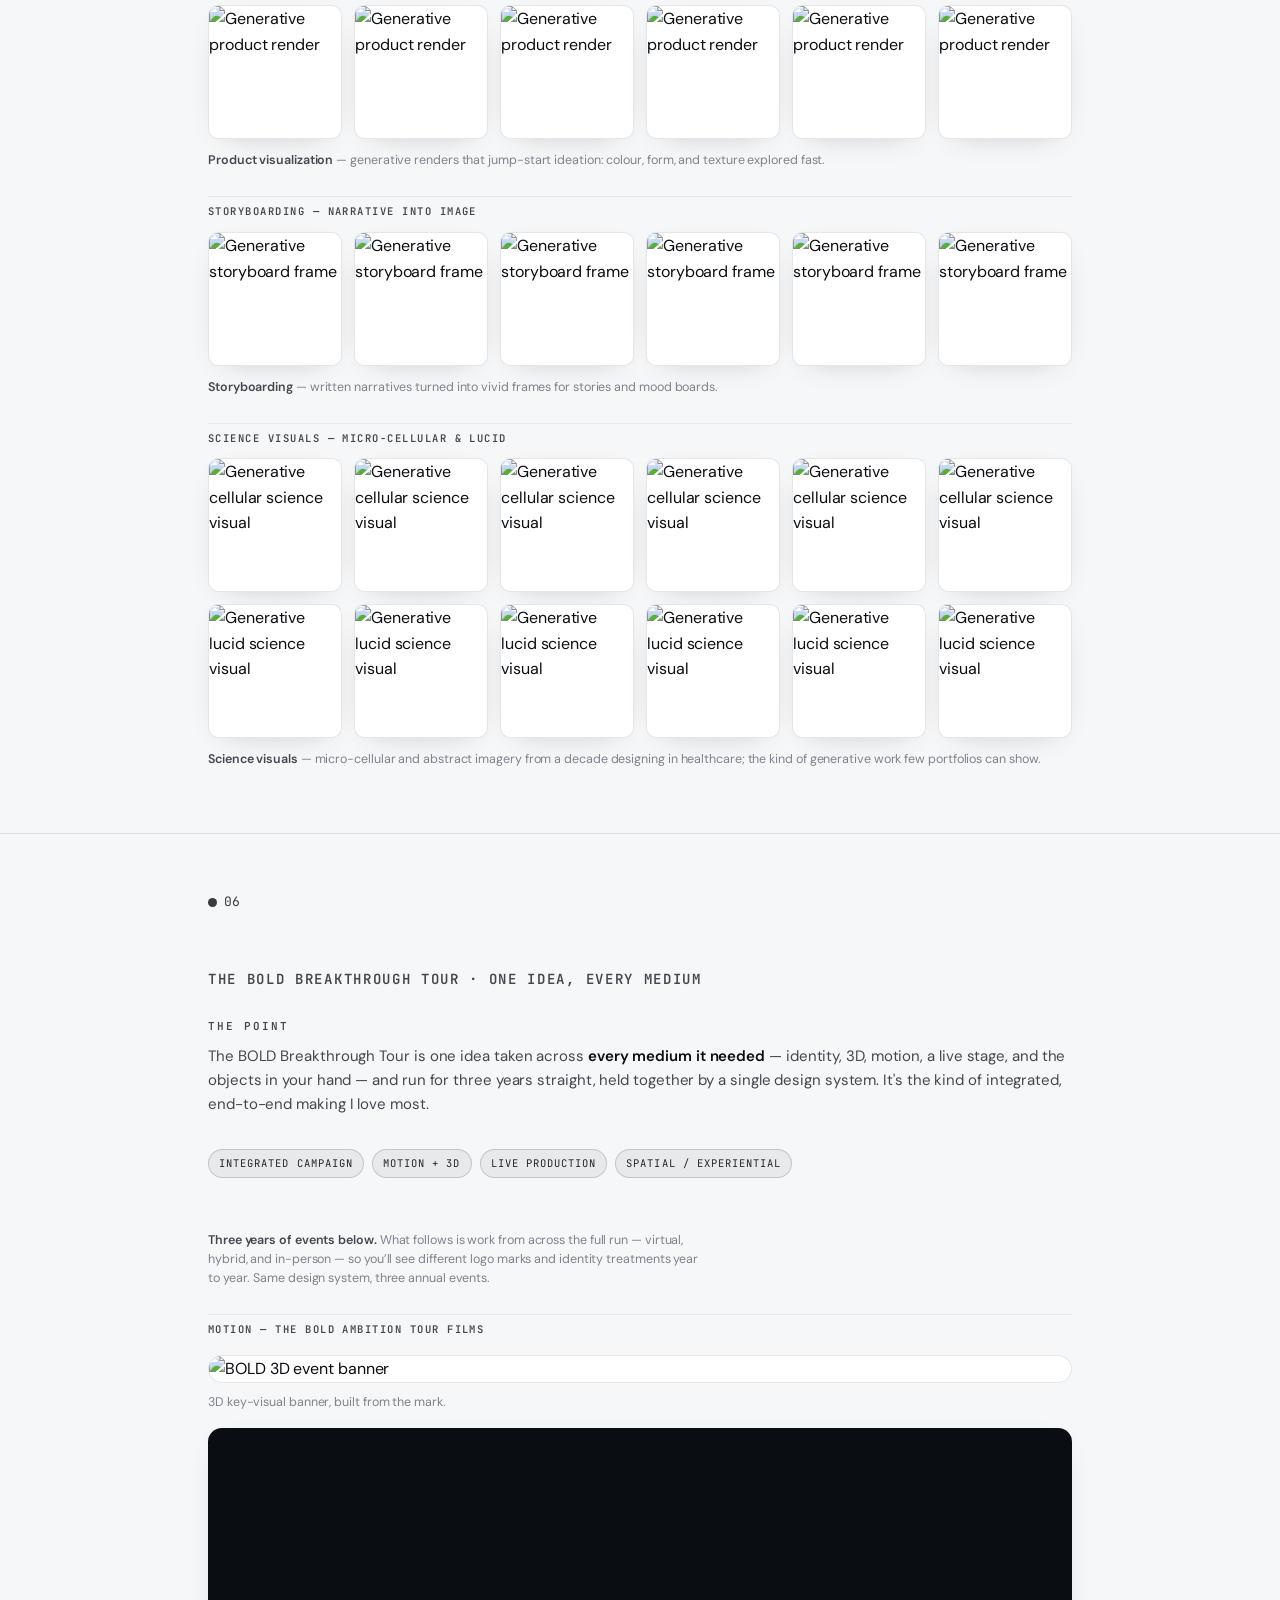
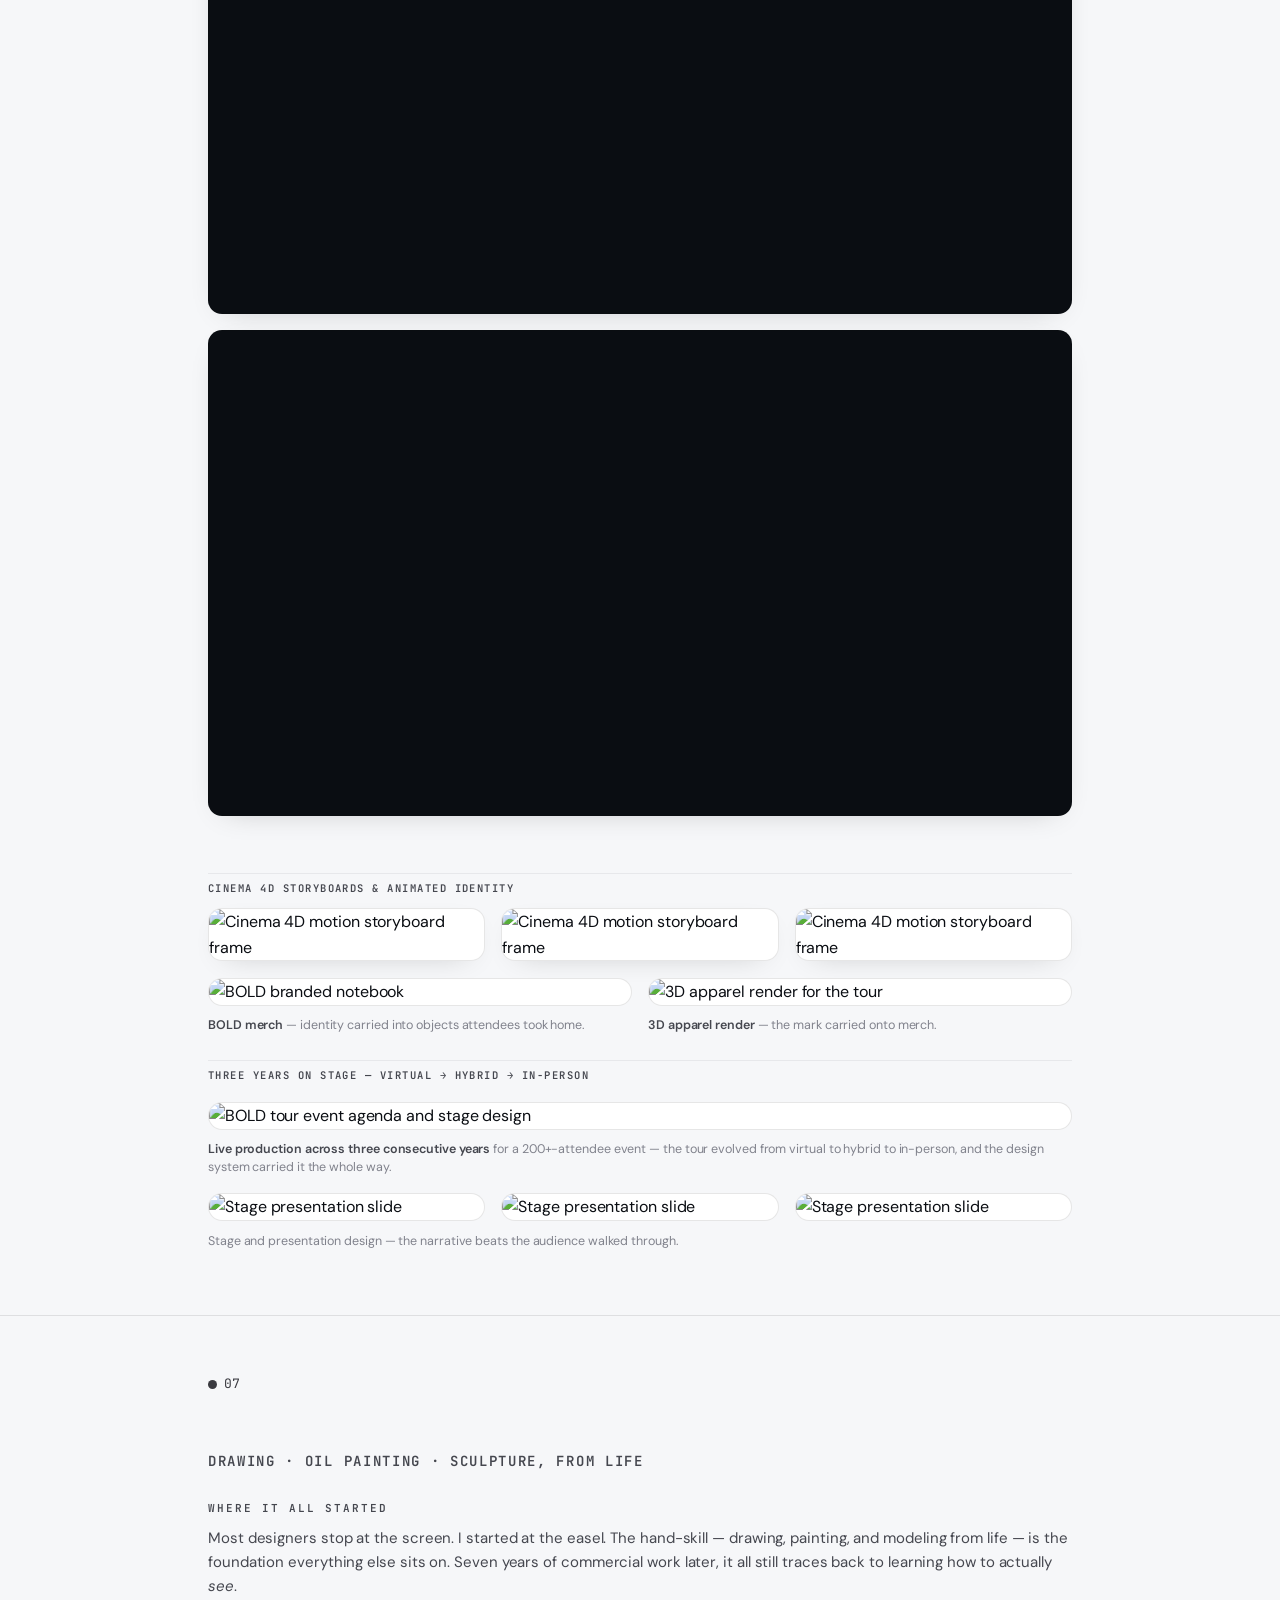
==== commit 8e34b521: "Simplify hero to a bold two-line headline and remove skill animation. Co-authored-by: Cursor <cursor" ====
--- a/index.html
+++ b/index.html
@@ -67,11 +67,11 @@
 }
 .topnav .brand .logo { height: 22px; width: auto; display: block; flex: none; }
 .topnav .brand .brand-name { letter-spacing: var(--tight); }
-.topnav .links { display: flex; align-items: center; gap: 14px; flex-shrink: 0; }
+.topnav .links { display: flex; align-items: center; gap: 22px; flex-shrink: 0; }
 .topnav .links a {
   font-family: var(--mono); text-transform: uppercase; letter-spacing: 0.08em;
   font-size: 10px; font-weight: 500; color: var(--ink-3); text-decoration: none; transition: color .15s;
-  white-space: nowrap;
+  white-space: nowrap; padding: 4px 0;
 }
 .topnav .links a:hover { color: var(--accent); }
 .topnav .links a.contact { color: var(--accent); }
@@ -84,30 +84,16 @@
 .hero .kicker { color: var(--ink-3); margin-bottom: 26px; display: flex; align-items: center; gap: 10px; }
 .hero .kicker .dot { width: 8px; height: 8px; border-radius: 50%; background: var(--accent); }
 .hero h1 {
-  font-size: clamp(34px, 6vw, 56px); font-weight: 700; line-height: 1.08;
-  letter-spacing: var(--tight); max-width: 22ch; margin-bottom: 24px;
-}
-.hero h1 .hero-craft { display: block; color: var(--ink); }
-.hero h1 .hero-tech {
-  display: block; margin-top: 0.22em;
-  font-weight: 600; color: var(--ink);
+  font-size: clamp(44px, 9vw, 84px); font-weight: 700; line-height: 0.98;
+  letter-spacing: -0.035em; margin-bottom: 22px;
+  color: var(--ink);
   opacity: 0; transform: translateY(10px);
-  animation: heroTechIn 0.75s cubic-bezier(.2,.7,.2,1) 0.4s forwards;
-}
-.hero h1 .tool-slot {
-  display: inline-block; vertical-align: baseline;
-  font-family: var(--mono); font-size: 0.78em; font-weight: 600;
-  letter-spacing: 0.05em; text-transform: uppercase;
-  color: var(--accent-deep); background: var(--accent-dim);
-  border: 1px solid var(--accent-line); border-radius: 6px;
-  padding: 0.12em 0.55em 0.14em; min-width: 17ch; text-align: center;
-  transition: opacity 0.28s ease, transform 0.28s ease;
-}
-.hero h1 .tool-slot.is-changing { opacity: 0.25; transform: translateY(3px); }
-@keyframes heroTechIn { to { opacity: 1; transform: none; } }
+  animation: heroIn 0.75s cubic-bezier(.2,.7,.2,1) 0.15s forwards;
+}
+.hero h1 .hero-line { display: block; }
+@keyframes heroIn { to { opacity: 1; transform: none; } }
 @media (prefers-reduced-motion: reduce) {
-  .hero h1 .hero-tech { opacity: 1; transform: none; animation: none; }
-  .hero h1 .tool-slot { transition: none; }
+  .hero h1 { opacity: 1; transform: none; animation: none; }
 }
 .hero .lede { font-size: clamp(16px, 2.2vw, 19px); color: var(--ink-2); max-width: 64ch; line-height: 1.6; }
 .hero .lede .lede-tools { color: var(--ink); font-weight: 500; }
@@ -294,8 +280,8 @@
   <div class="wrap">
     <div class="kicker mono"><span class="dot"></span>&nbsp;Michael Scrivana &nbsp;·&nbsp; Designer &amp; Maker</div>
     <h1>
-      <span class="hero-craft">I've made things by hand my whole life</span>
-      <span class="hero-tech">and I can't stop bringing <span class="tool-slot" id="toolSlot" aria-live="polite">AI</span> into it.</span>
+      <span class="hero-line">I've made things by hand my whole</span>
+      <span class="hero-line">life</span>
     </h1>
     <p class="lede">For the last seven years I've been a brand designer, building brands across healthcare. But the making started at the easel and never stopped — drawing, painting, sculpture, digital art, 3D, motion, and lately AI. I build tools, wire pipelines, and make in my free time whenever I can — <span class="lede-tools">I love to learn and experiment.</span> What follows is a tour across those disciplines.</p>
     <figure class="hero-feature">
@@ -430,7 +416,7 @@
           <figure><img src="images/BTFSleep.webp" alt="One A Day Sleep Well — Melatonin and Passionflower"><figcaption><strong>Sleep Well</strong> — ingredient-led BTF module</figcaption></figure>
         </div>
 
-        <div class="lead-label lead-label--break">Iberogast — web, mobile &amp; retail</div>
+        <div class="lead-label lead-label--break" id="iberogast" style="scroll-margin-top:72px">Iberogast — web, mobile &amp; retail</div>
         <figure class="wide">
           <img src="images/IB-web-overview.webp" alt="Iberogast website — Gut issues? Not an issue.">
           <figcaption><strong>Iberogast launch site.</strong> "Gut issues? Not an issue." — a full responsive brand site, concept through build-ready design.</figcaption>
@@ -1001,26 +987,6 @@
     else if (e.key === 'ArrowLeft') step(-1);
     else if (e.key === 'ArrowRight') step(1);
   });
-})();
-</script>
-
-<script>
-/* ── Hero tool cycle — names the tech, not "new technology" ── */
-(function () {
-  var slot = document.getElementById('toolSlot');
-  if (!slot) return;
-  var tools = ['AI', '3D', 'code', 'generative tools', 'motion'];
-  var i = 0;
-  var reduce = matchMedia('(prefers-reduced-motion: reduce)').matches;
-  if (reduce) { slot.textContent = 'AI · 3D · code'; return; }
-  setInterval(function () {
-    slot.classList.add('is-changing');
-    setTimeout(function () {
-      i = (i + 1) % tools.length;
-      slot.textContent = tools[i];
-      slot.classList.remove('is-changing');
-    }, 280);
-  }, 2800);
 })();
 </script>
 
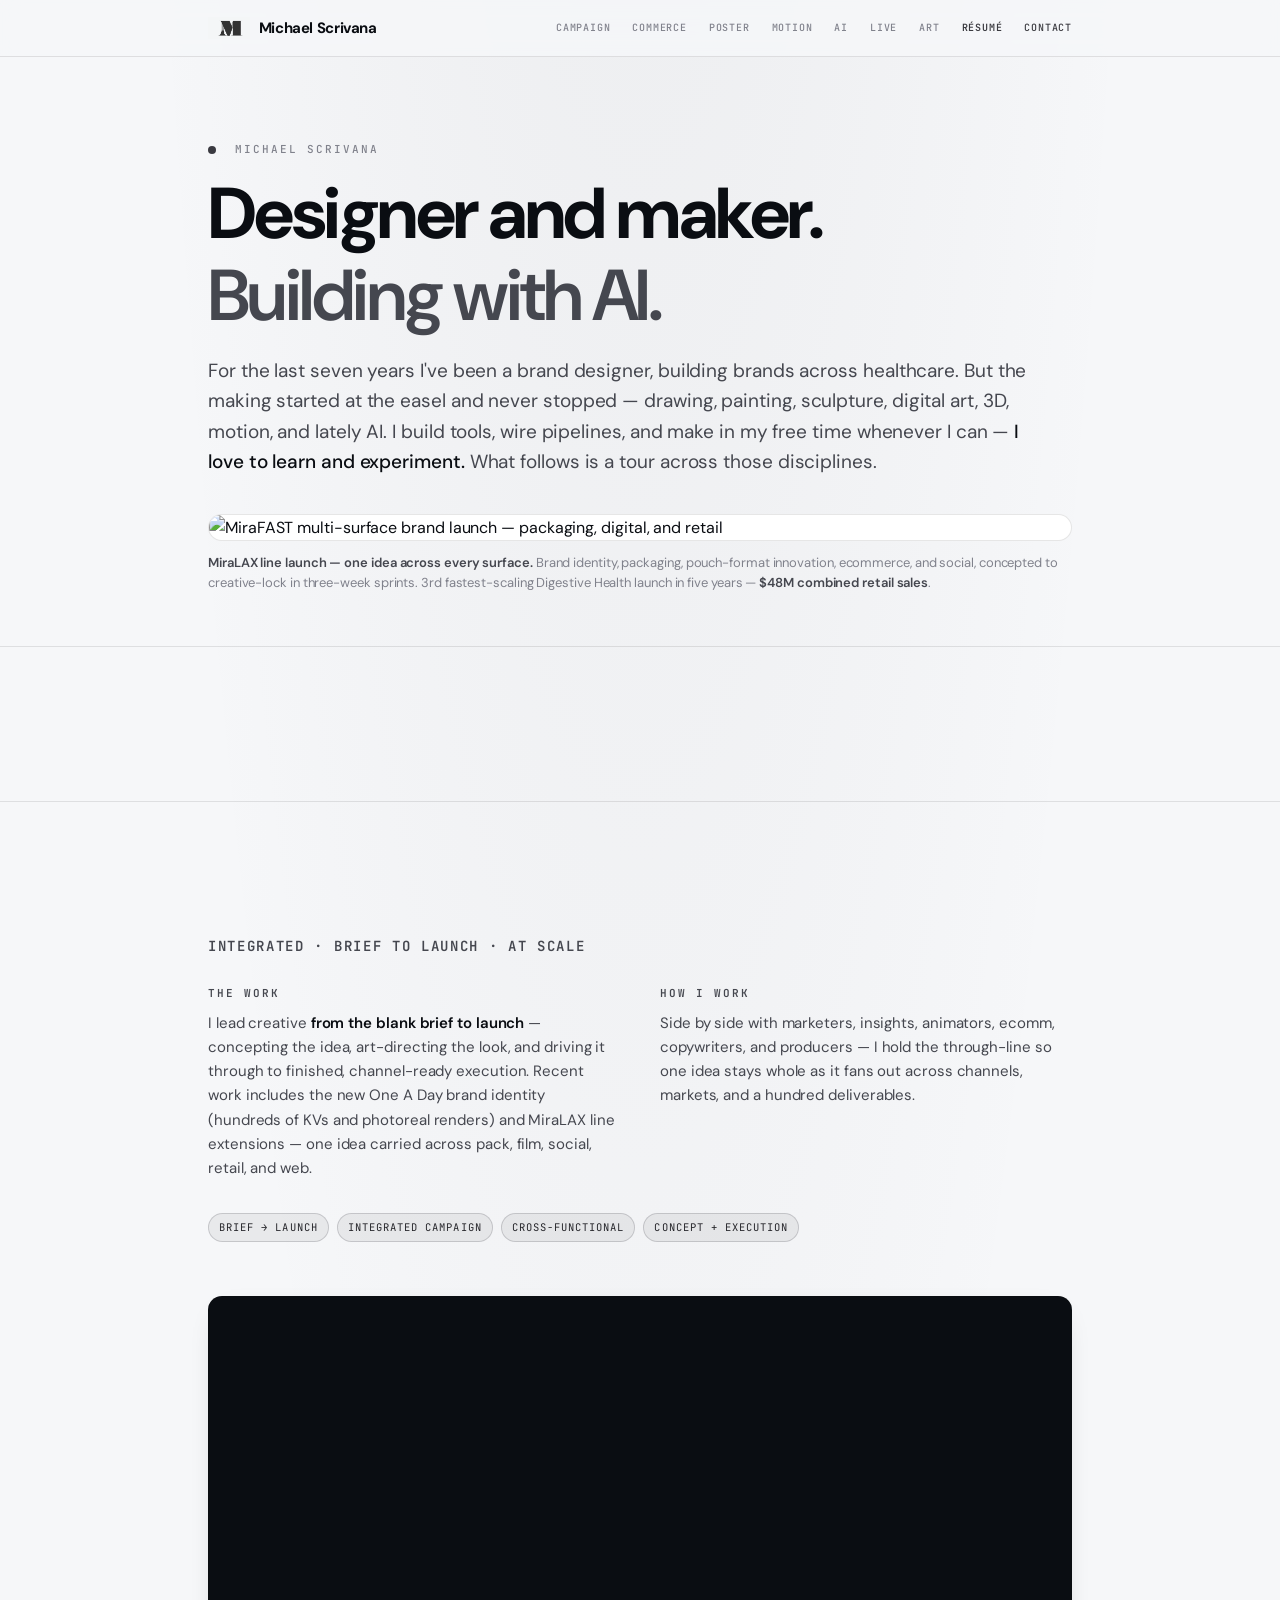
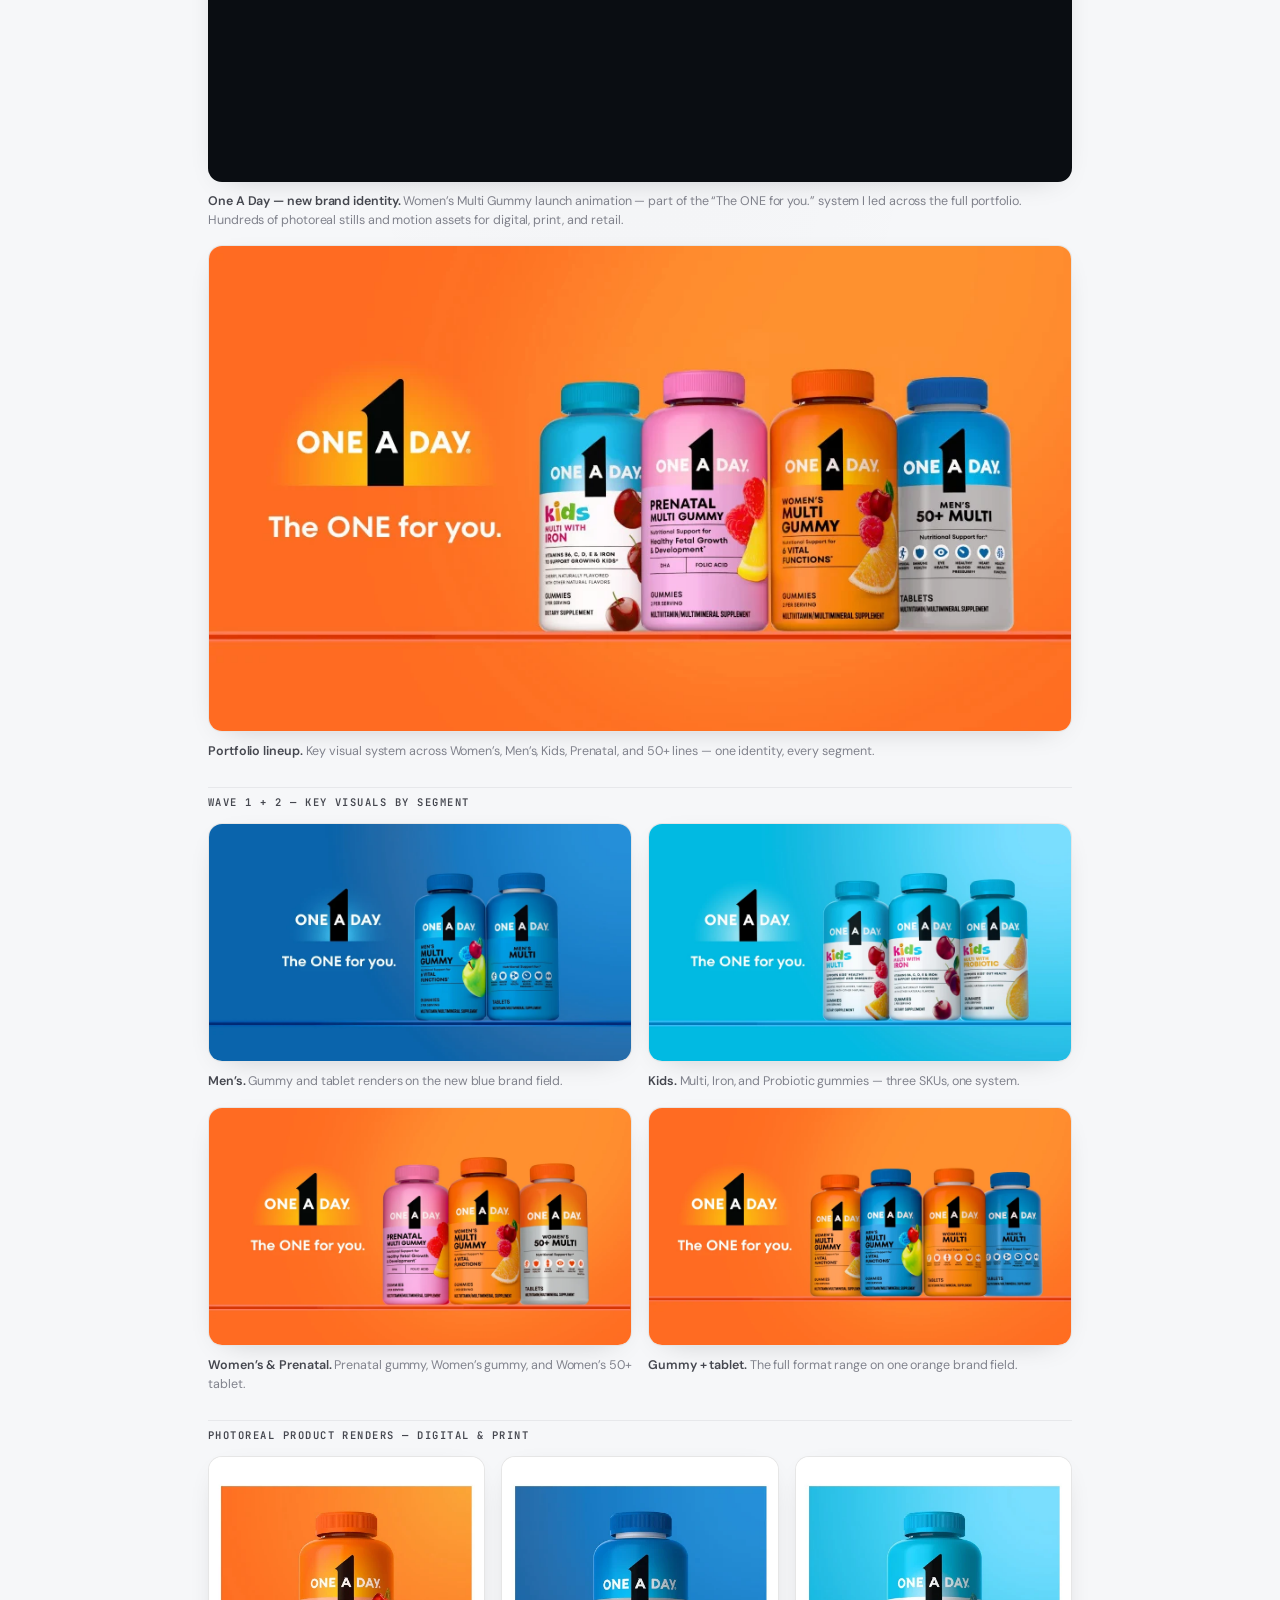
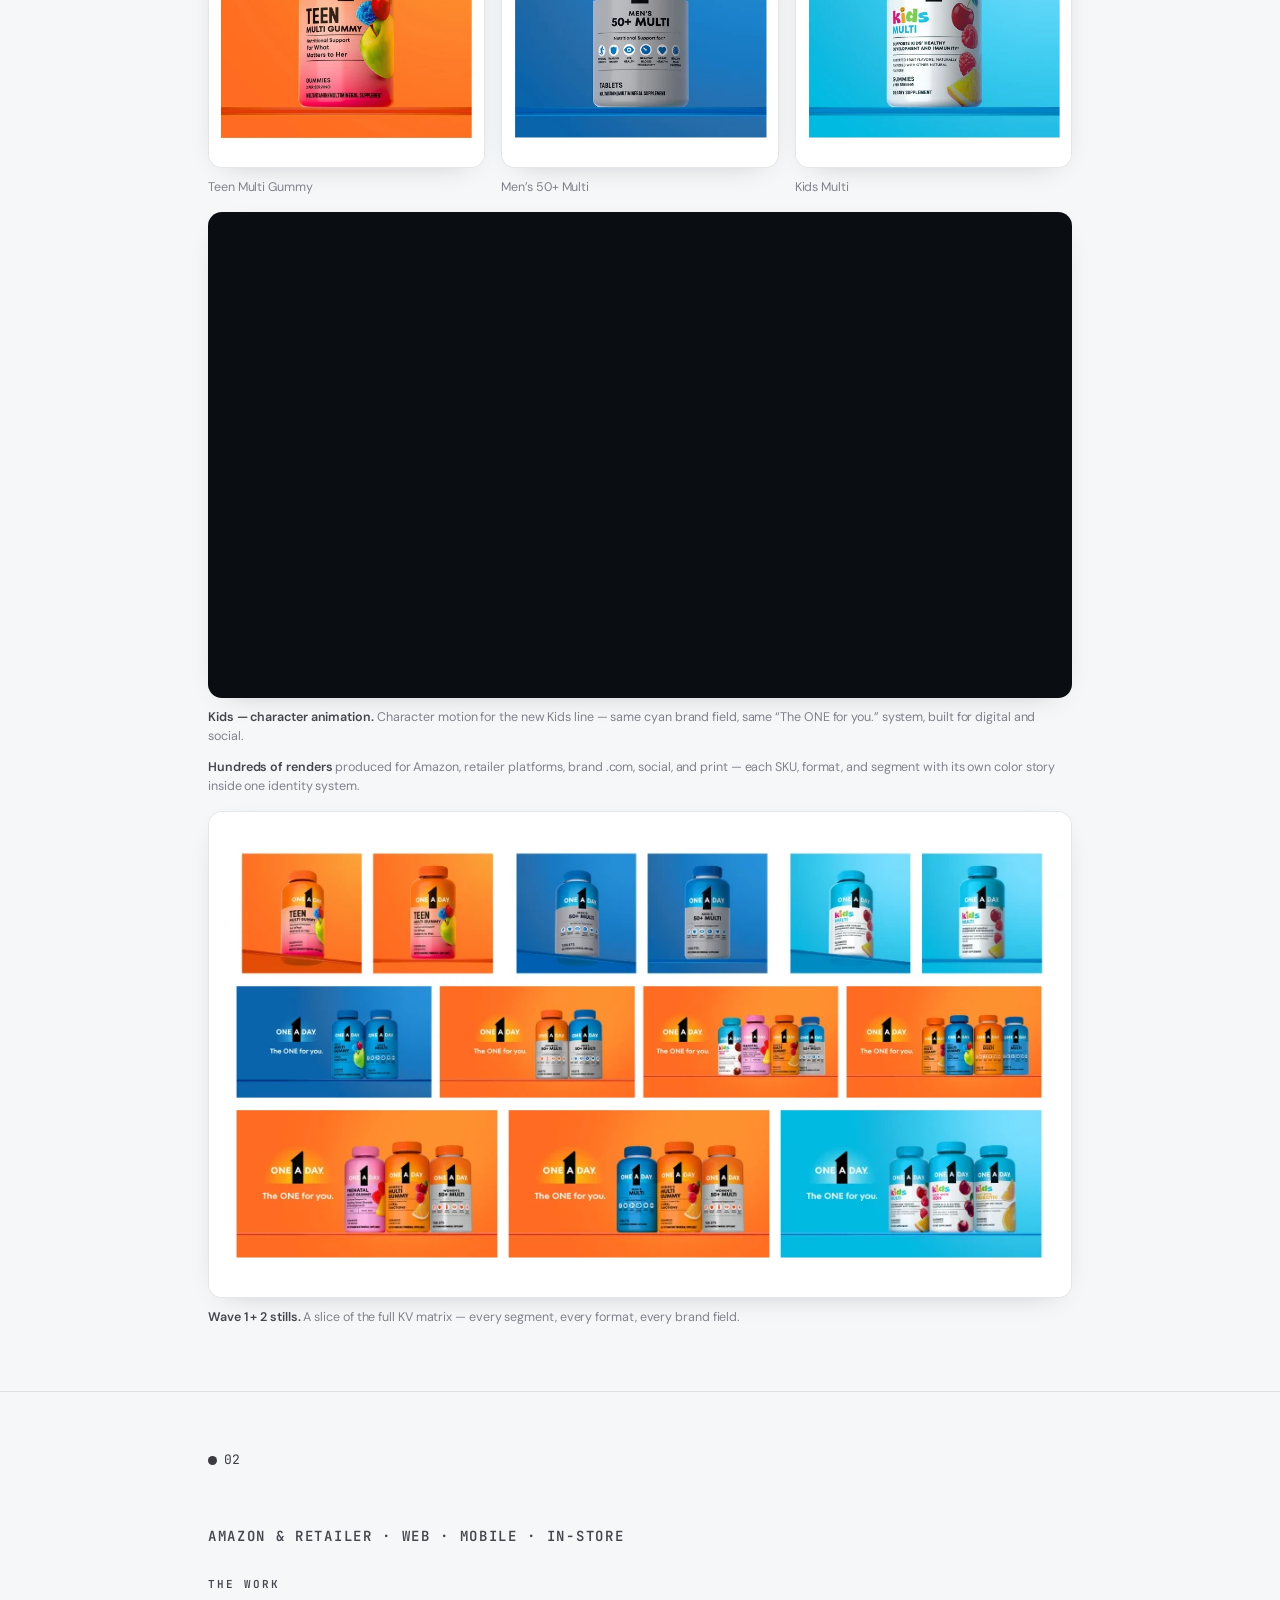
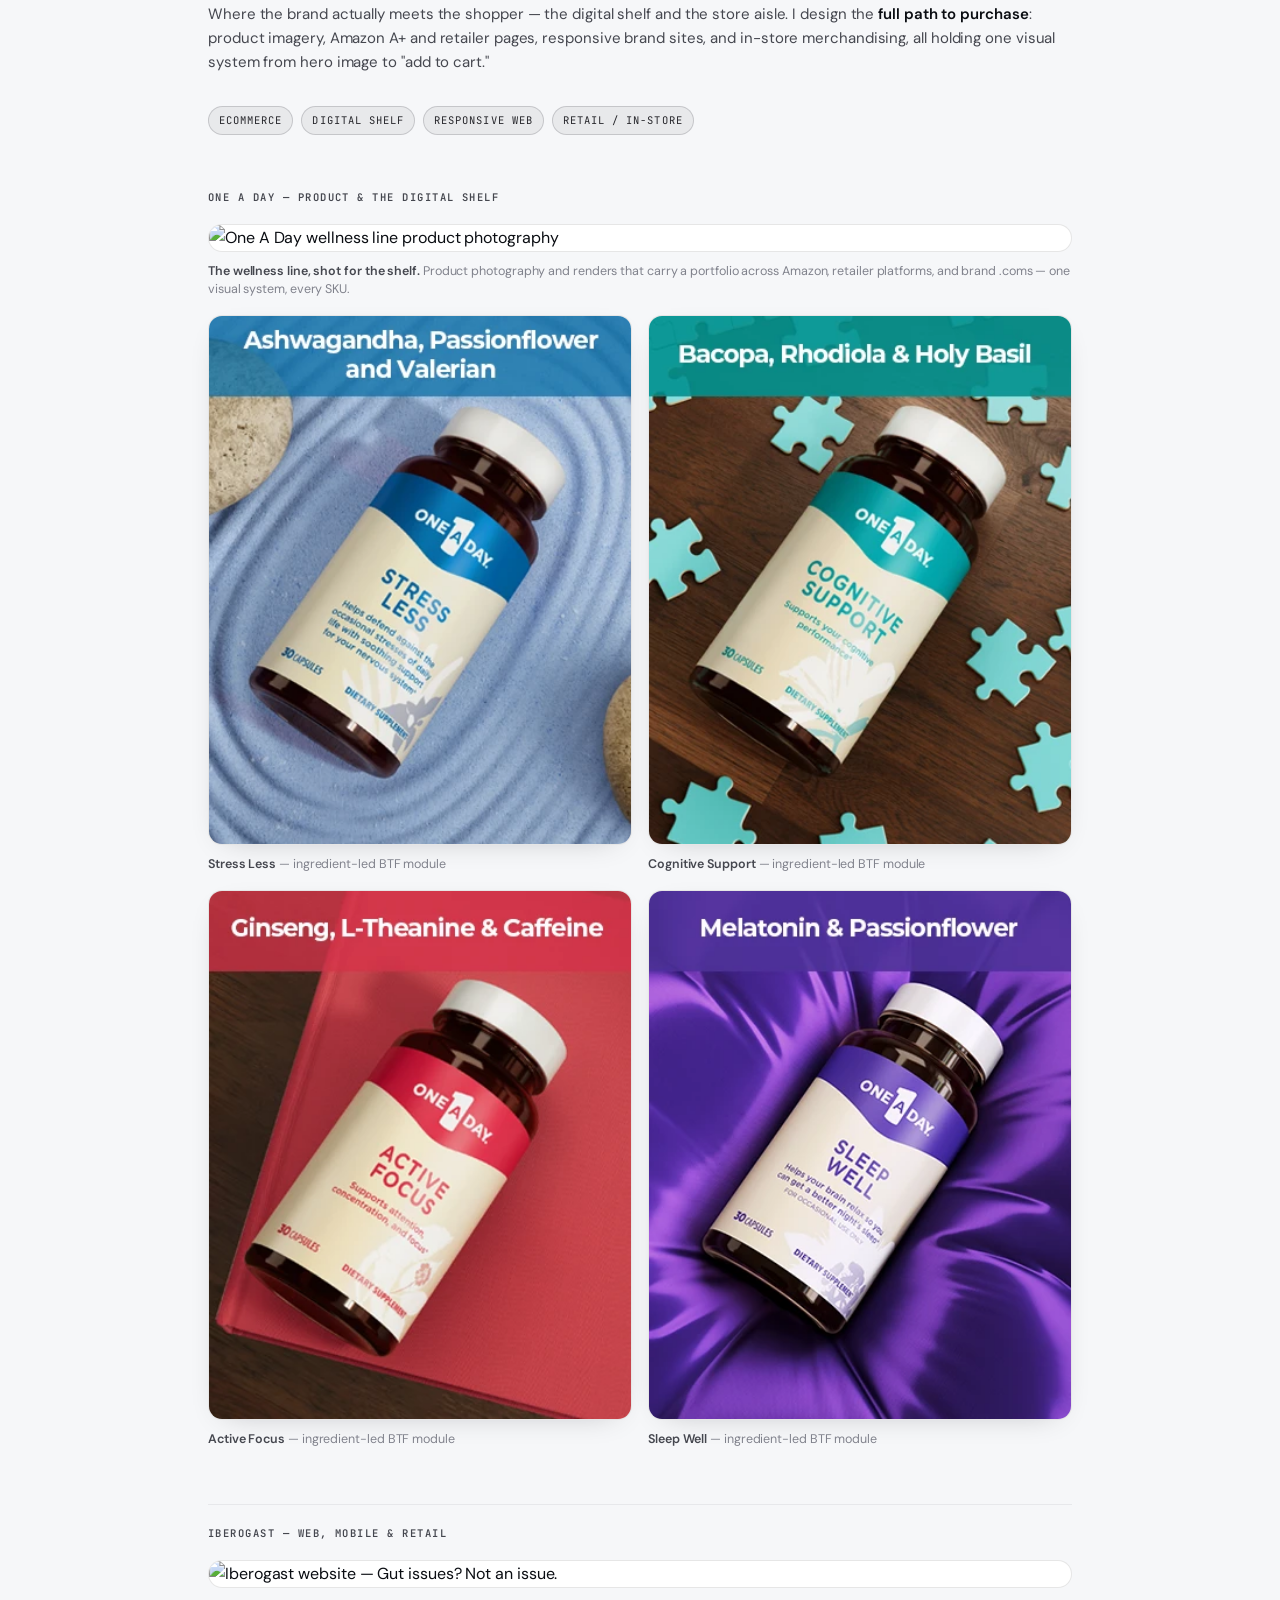
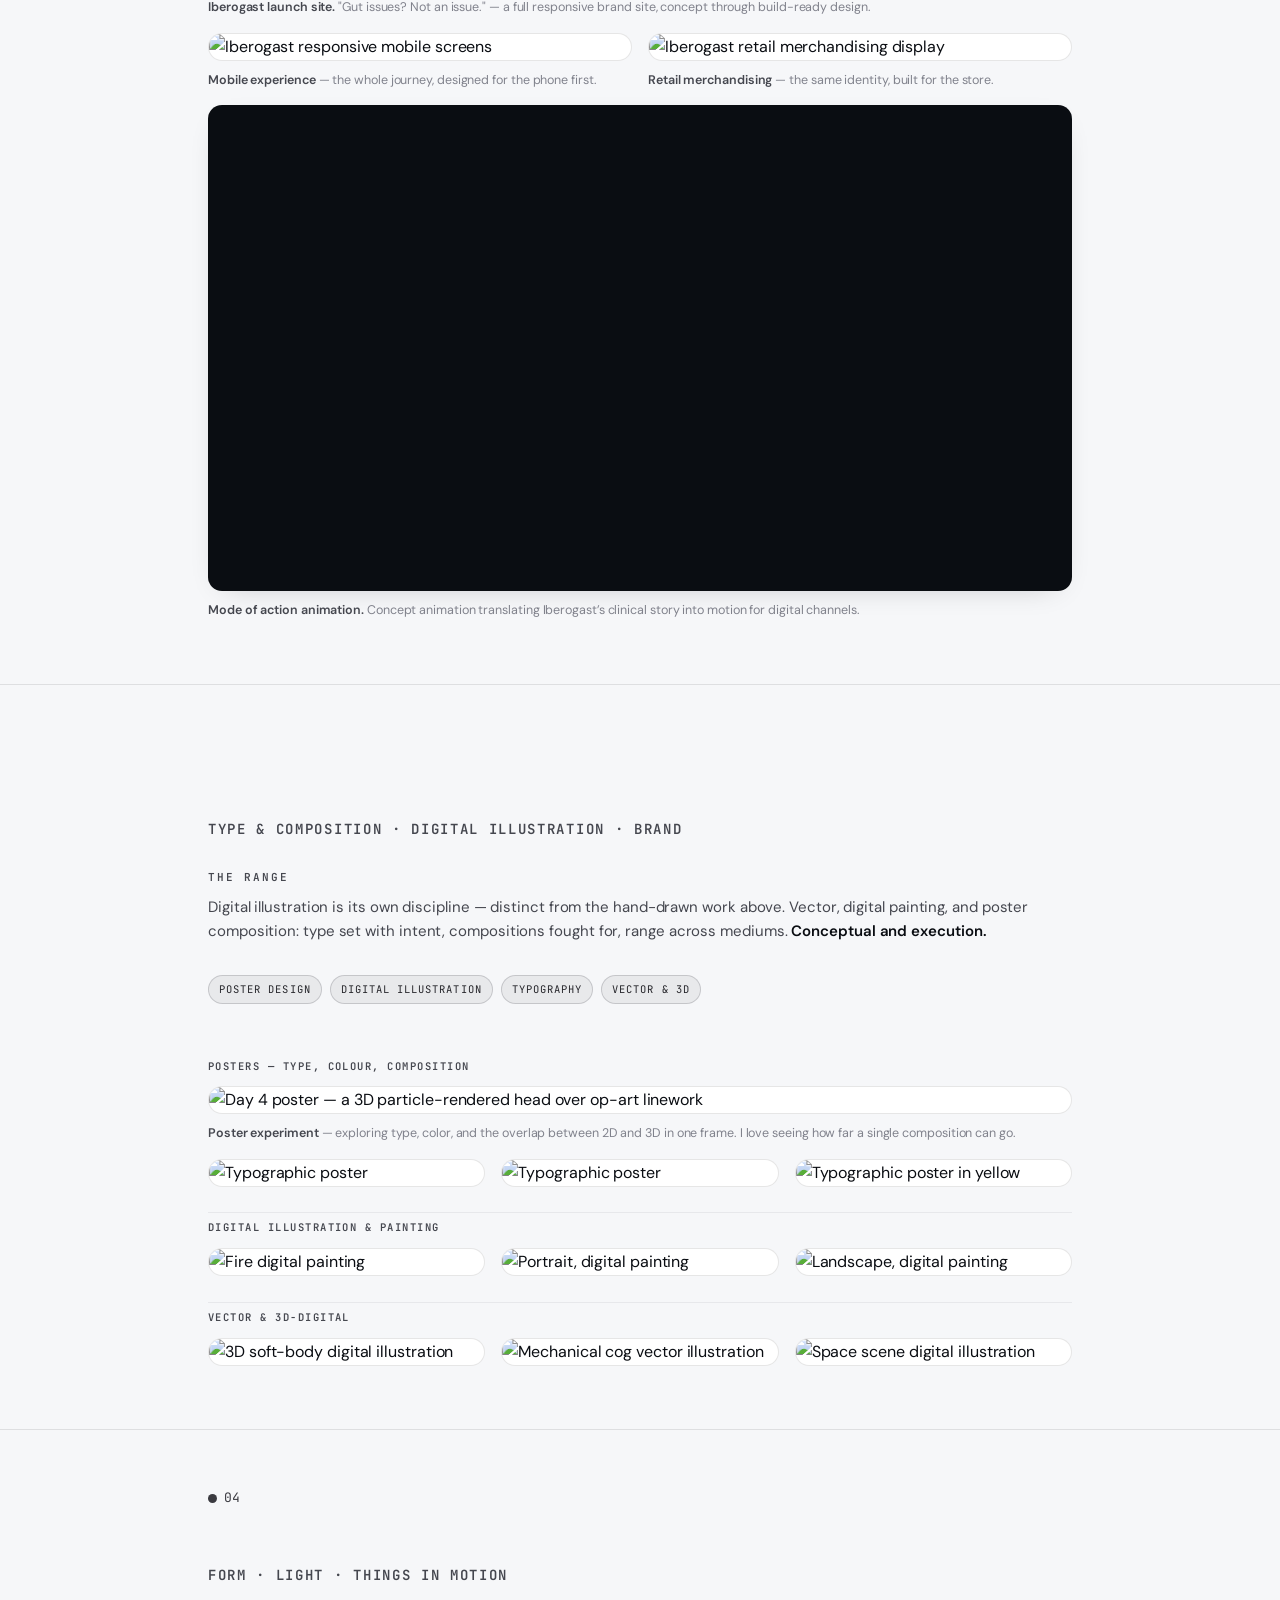
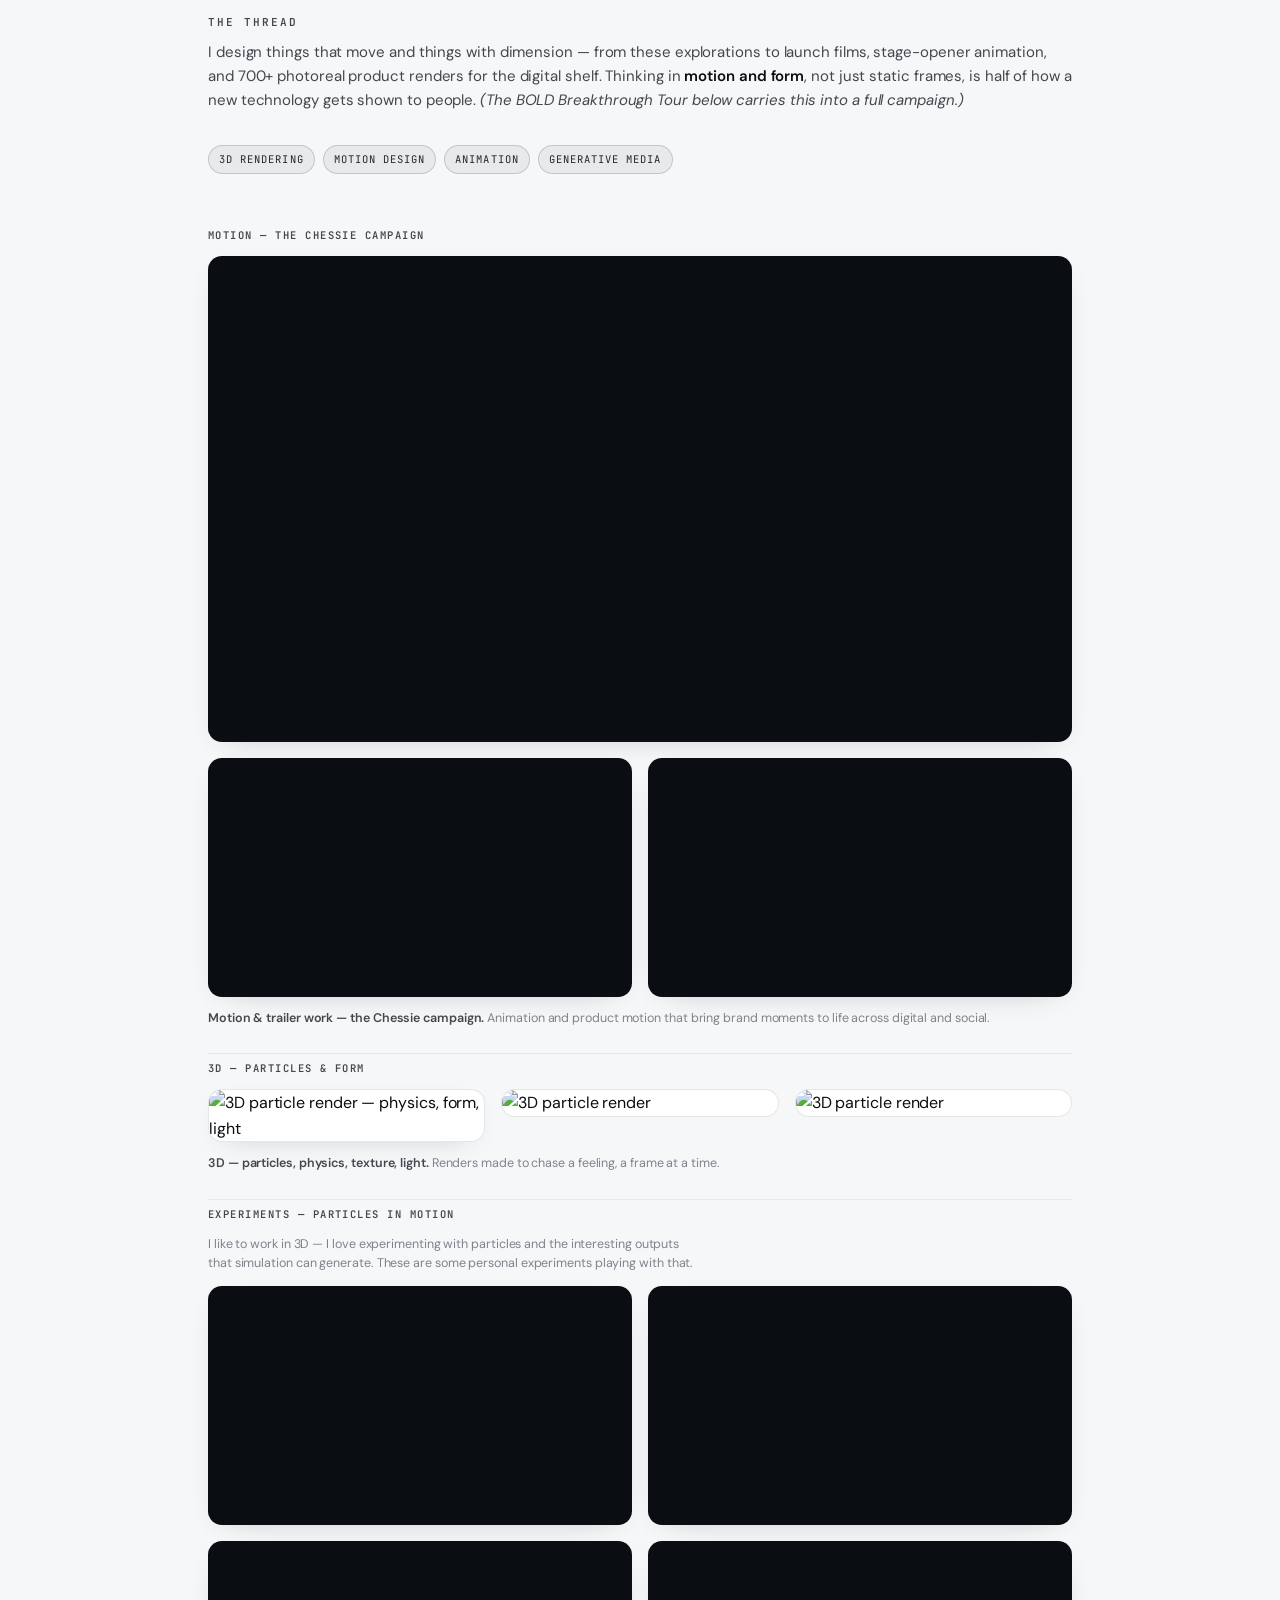
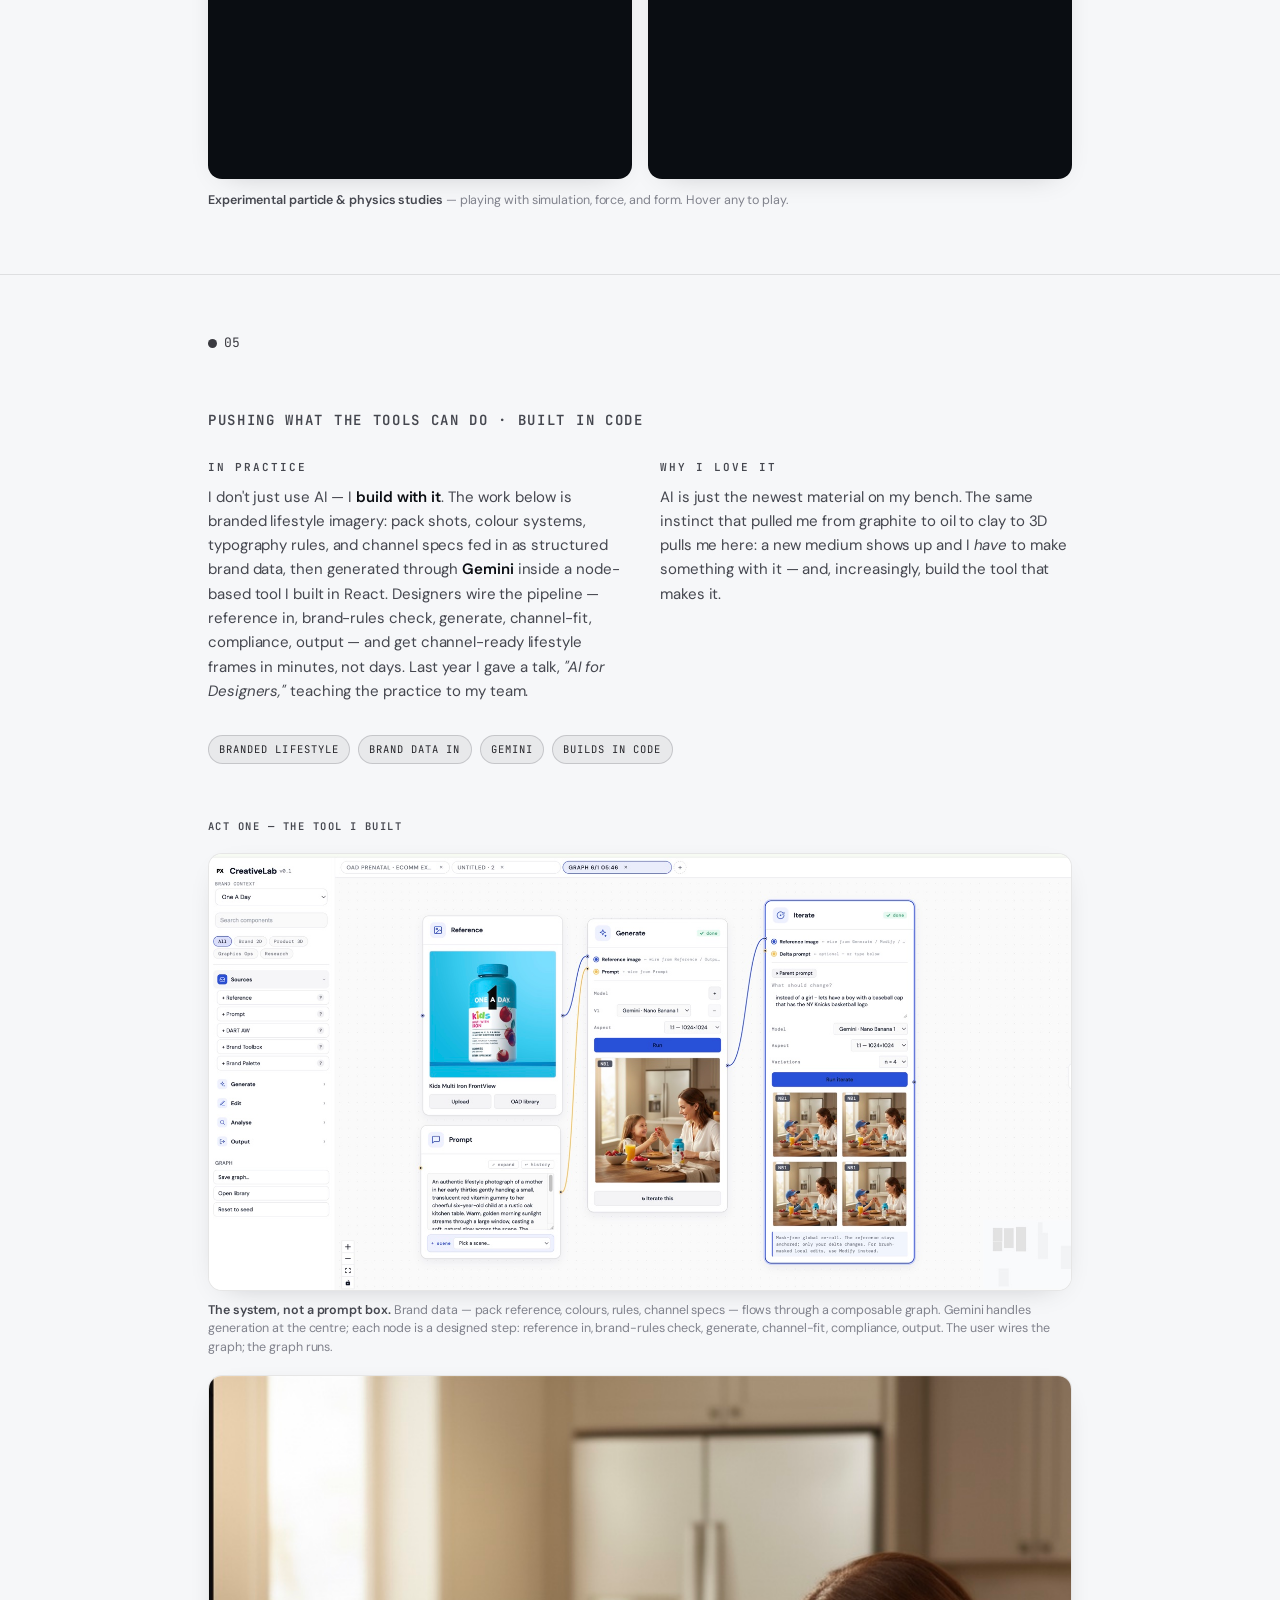
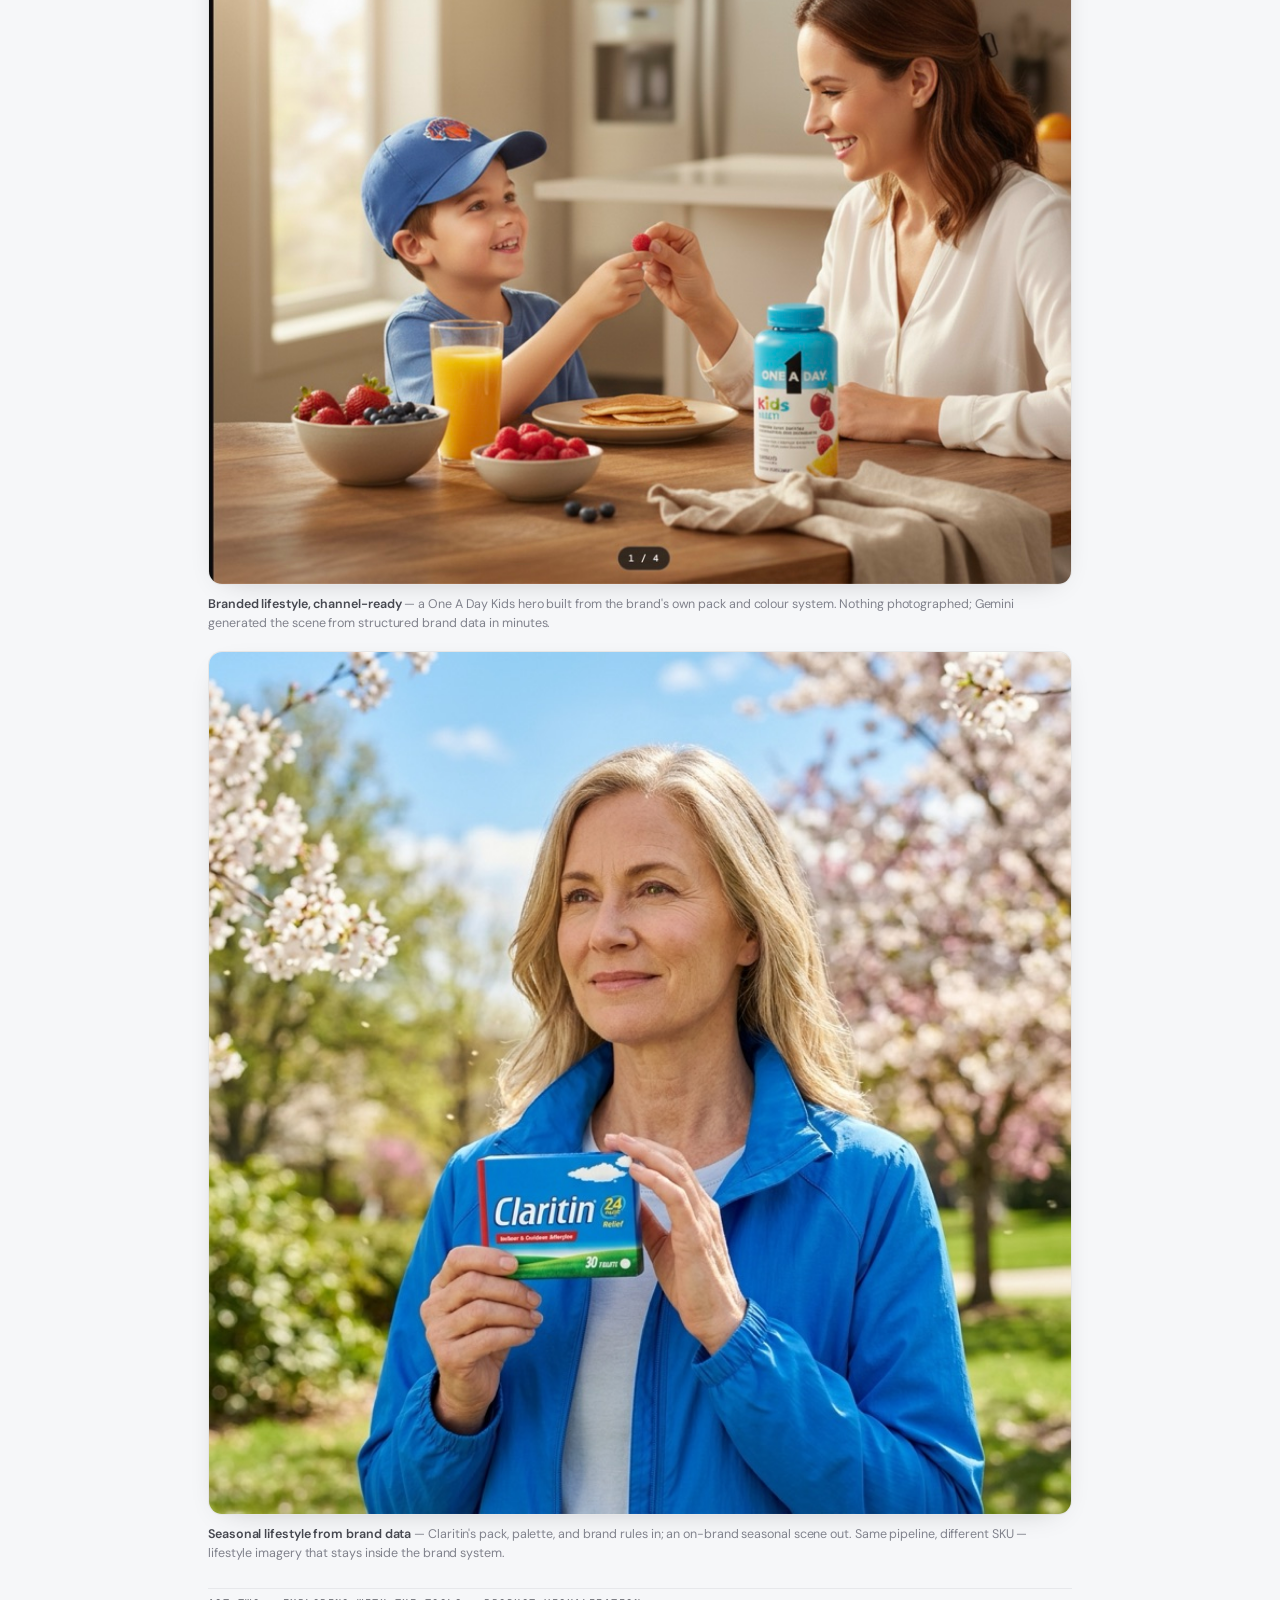
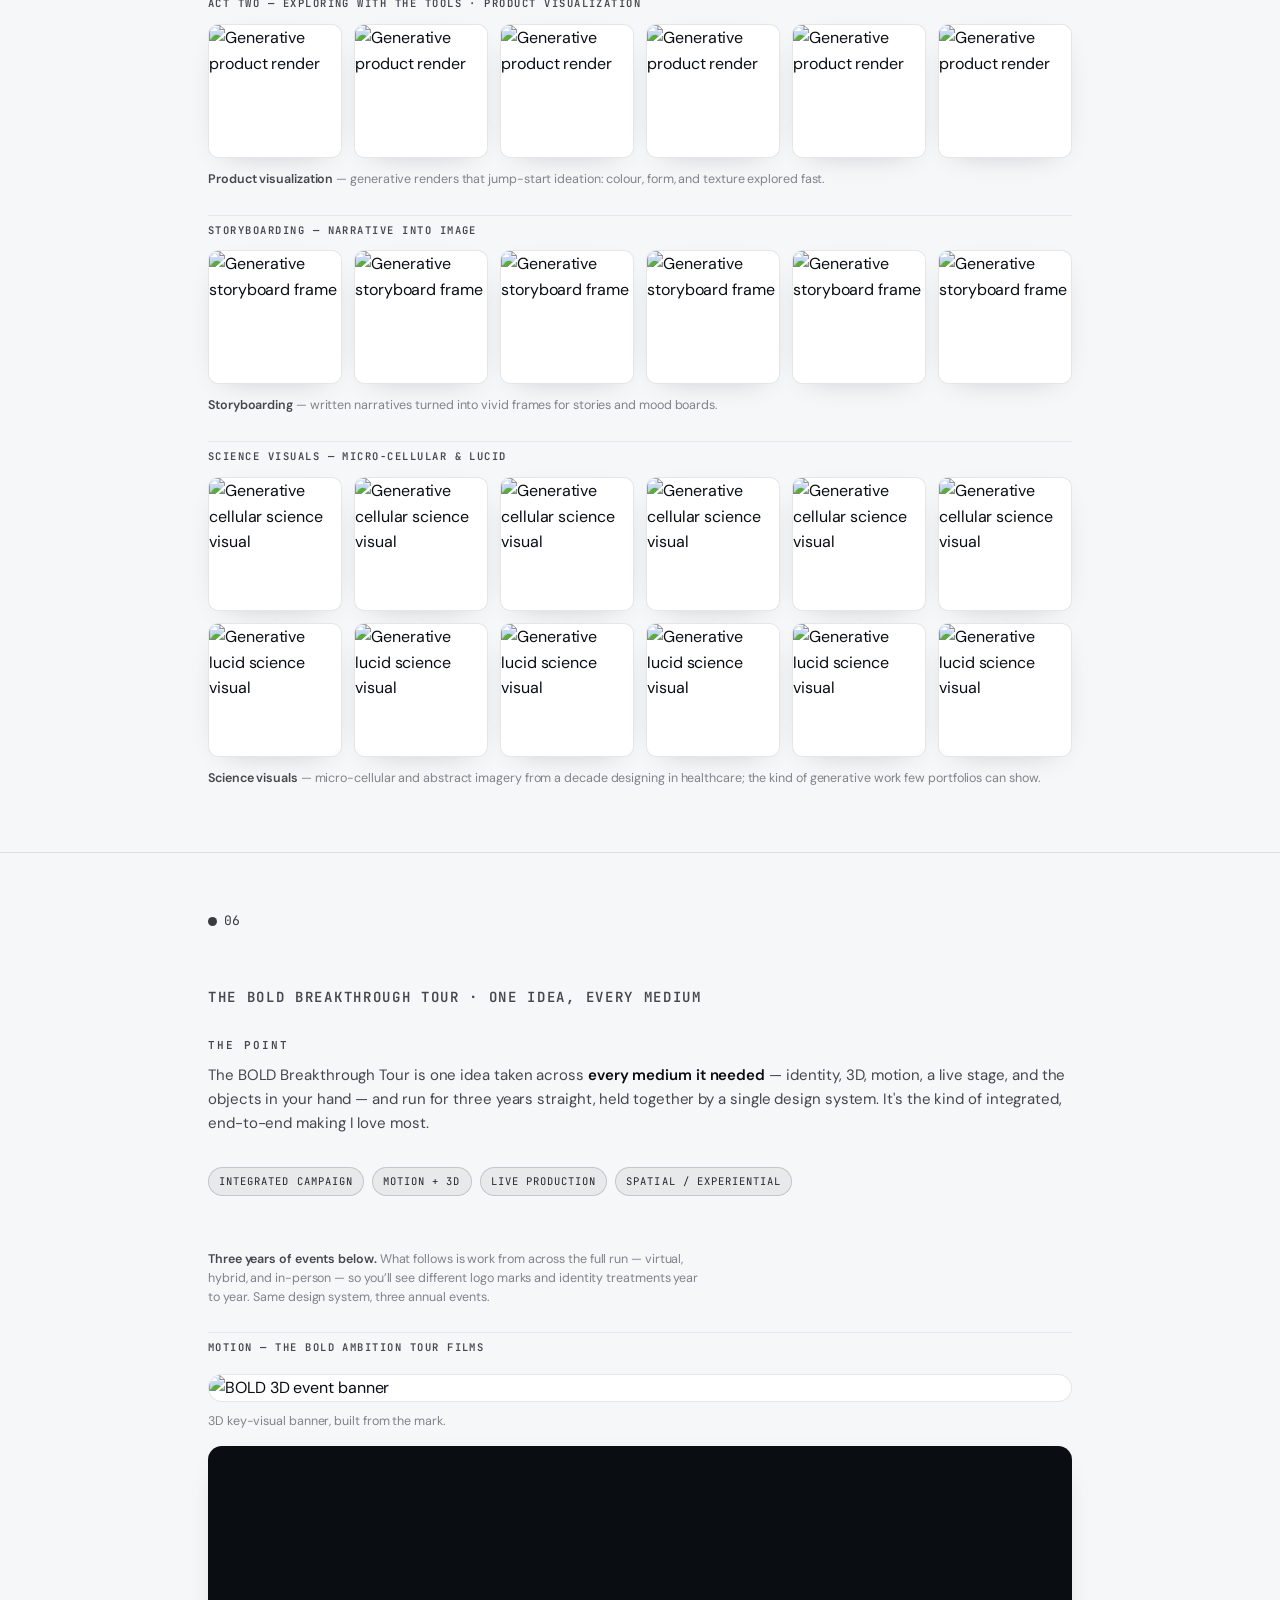
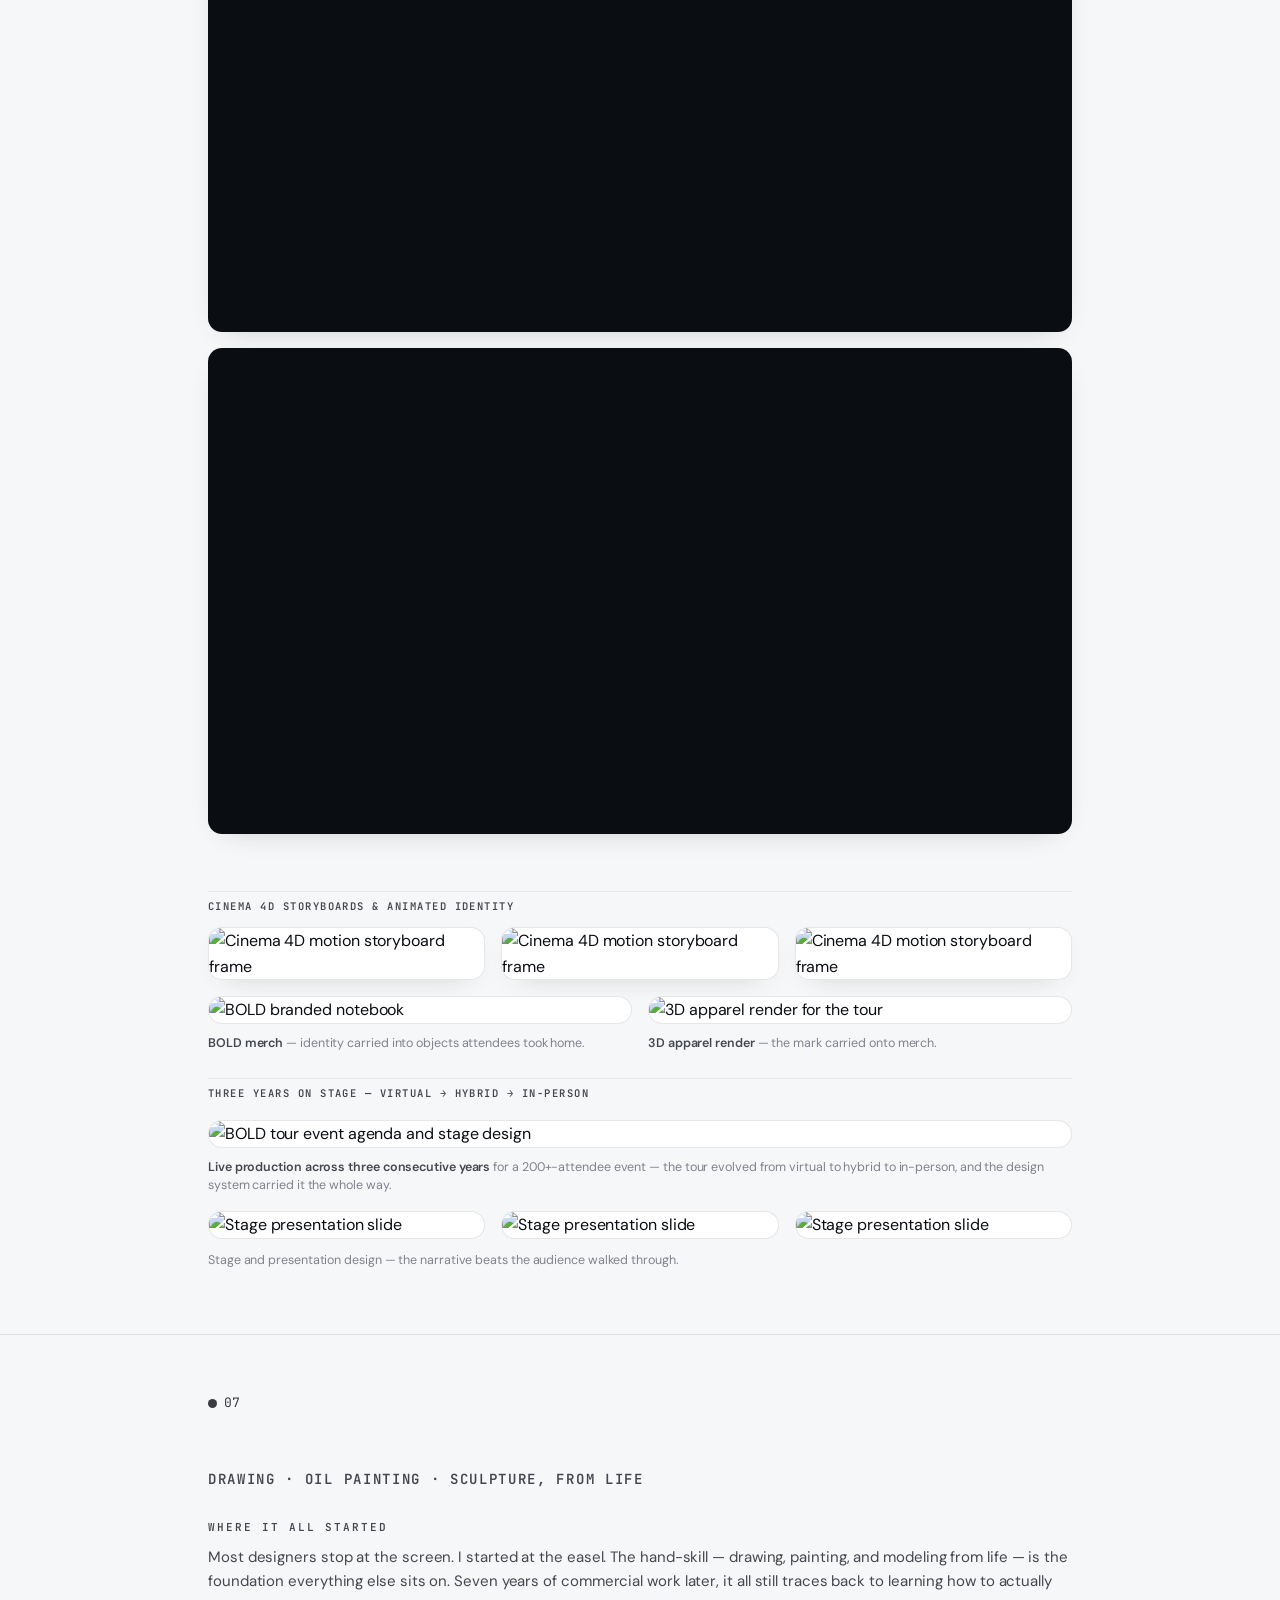
==== commit 5a2049a4: "Update hero headline and AI section copy for clearer positioning. Co-authored-by: Cursor <cursoragen" ====
--- a/index.html
+++ b/index.html
@@ -3,8 +3,8 @@
 <head>
 <meta charset="UTF-8">
 <meta name="viewport" content="width=device-width, initial-scale=1.0">
-<title>Michael Scrivana — Designer, maker, technologist</title>
-<meta name="description" content="A brand designer who makes across every medium — drawing, painting, sculpture, digital art, 3D, motion, and AI. Seven years building brands in healthcare; always making in my own time.">
+<title>Michael Scrivana — Designer, maker, building with AI</title>
+<meta name="description" content="Brand designer and maker in healthcare — campaign, digital shelf, 3D, motion, and AI. Building branded lifestyle tools with Gemini. Seven years at scale; always making.">
 <link rel="preconnect" href="https://fonts.googleapis.com">
 <link rel="preconnect" href="https://fonts.gstatic.com" crossorigin>
 <link href="https://fonts.googleapis.com/css2?family=DM+Sans:ital,opsz,wght@0,9..40,300;0,9..40,400;0,9..40,500;0,9..40,600;0,9..40,700;1,9..40,400&family=JetBrains+Mono:wght@400;500;600&display=swap" rel="stylesheet">
@@ -81,16 +81,16 @@
 
 /* ── HERO ── */
 header.hero { padding: 84px 0 52px; border-bottom: 1px solid var(--border); }
-.hero .kicker { color: var(--ink-3); margin-bottom: 26px; display: flex; align-items: center; gap: 10px; }
+.hero .kicker { color: var(--ink-3); margin-bottom: 18px; display: flex; align-items: center; gap: 10px; }
 .hero .kicker .dot { width: 8px; height: 8px; border-radius: 50%; background: var(--accent); }
 .hero h1 {
-  font-size: clamp(44px, 9vw, 84px); font-weight: 700; line-height: 0.98;
-  letter-spacing: -0.035em; margin-bottom: 22px;
-  color: var(--ink);
+  font-size: clamp(40px, 8vw, 72px); font-weight: 700; line-height: 1.02;
+  letter-spacing: -0.035em; margin-bottom: 24px; color: var(--ink);
   opacity: 0; transform: translateY(10px);
   animation: heroIn 0.75s cubic-bezier(.2,.7,.2,1) 0.15s forwards;
 }
 .hero h1 .hero-line { display: block; }
+.hero h1 .hero-line--soft { color: var(--ink-2); font-weight: 600; margin-top: 0.12em; }
 @keyframes heroIn { to { opacity: 1; transform: none; } }
 @media (prefers-reduced-motion: reduce) {
   .hero h1 { opacity: 1; transform: none; animation: none; }
@@ -278,10 +278,10 @@
 
 <header class="hero">
   <div class="wrap">
-    <div class="kicker mono"><span class="dot"></span>&nbsp;Michael Scrivana &nbsp;·&nbsp; Designer &amp; Maker</div>
+    <div class="kicker mono"><span class="dot"></span>&nbsp;Michael Scrivana</div>
     <h1>
-      <span class="hero-line">I've made things by hand my whole</span>
-      <span class="hero-line">life</span>
+      <span class="hero-line">Designer and maker.</span>
+      <span class="hero-line hero-line--soft">Building with AI.</span>
     </h1>
     <p class="lede">For the last seven years I've been a brand designer, building brands across healthcare. But the making started at the easel and never stopped — drawing, painting, sculpture, digital art, 3D, motion, and lately AI. I build tools, wire pipelines, and make in my free time whenever I can — <span class="lede-tools">I love to learn and experiment.</span> What follows is a tour across those disciplines.</p>
     <figure class="hero-feature">
@@ -554,29 +554,29 @@
 
       <div class="block">
         <div class="label mono">In practice</div>
-        <p>I don't just use AI — I <strong>build with it</strong>. I prototype my own creative tools in code (React, media-generation models), stay close to the models as they change, and rewire my workflow around them. Last year I gave a talk, <em>"AI for Designers,"</em> teaching the practice to my team.</p>
+        <p>I don't just use AI — I <strong>build with it</strong>. The work below is branded lifestyle imagery: pack shots, colour systems, typography rules, and channel specs fed in as structured brand data, then generated through <strong>Gemini</strong> inside a node-based tool I built in React. Designers wire the pipeline — reference in, brand-rules check, generate, channel-fit, compliance, output — and get channel-ready lifestyle frames in minutes, not days. Last year I gave a talk, <em>"AI for Designers,"</em> teaching the practice to my team.</p>
       </div>
       <div class="block">
         <div class="label mono">Why I love it</div>
         <p>AI is just the newest material on my bench. The same instinct that pulled me from graphite to oil to clay to 3D pulls me here: a new medium shows up and I <em>have</em> to make something with it — and, increasingly, build the tool that makes it.</p>
       </div>
       <div class="jd-tag">
-        <span>AI as a medium</span><span>emerging tech</span><span>builds in code</span><span>making with technology</span>
+        <span>branded lifestyle</span><span>brand data in</span><span>Gemini</span><span>builds in code</span>
       </div>
 
       <div class="shots">
         <div class="lead-label">Act one — the tool I built</div>
         <figure class="wide">
-          <img src="images/creativelab-canvas-oad-kids.jpg" alt="CreativeLab — the node-based React Flow canvas where designers compose generation pipelines">
-          <figcaption><strong>CreativeLab — the system, not a prompt box.</strong> Designers don't think in prompts; they think in <em>steps</em> — so I borrowed the visual grammar of node editors (React Flow) and built the tool around composition. Each node is a designed primitive: reference in, brand-rules check, generate, channel-fit, compliance, output. The user wires the graph; the graph runs.</figcaption>
+          <img src="images/creativelab-canvas-oad-kids.jpg" alt="Node-based React Flow canvas — brand data in, Gemini generation out">
+          <figcaption><strong>The system, not a prompt box.</strong> Brand data — pack reference, colours, rules, channel specs — flows through a composable graph. Gemini handles generation at the centre; each node is a designed step: reference in, brand-rules check, generate, channel-fit, compliance, output. The user wires the graph; the graph runs.</figcaption>
         </figure>
         <figure class="wide">
-          <img src="images/creativelab-oad-kids-hero.jpg" alt="Channel-ready One A Day Kids hero generated in CreativeLab">
-          <figcaption><strong>What that graph produces</strong> — a channel-ready One A Day Kids hero. Nothing here was photographed; minutes from a real pack reference to a finished, on-brand frame.</figcaption>
+          <img src="images/creativelab-oad-kids-hero.jpg" alt="Channel-ready One A Day Kids lifestyle hero generated from brand data with Gemini">
+          <figcaption><strong>Branded lifestyle, channel-ready</strong> — a One A Day Kids hero built from the brand's own pack and colour system. Nothing photographed; Gemini generated the scene from structured brand data in minutes.</figcaption>
         </figure>
         <figure class="wide">
-          <img src="images/creativelab-claritin-lifestyle.jpg" alt="Claritin lifestyle scene generated from the pack and brand colours">
-          <figcaption><strong>Brand lifestyle, channel-ready</strong> — built from Claritin's own pack and brand colours into an on-brand seasonal scene.</figcaption>
+          <img src="images/creativelab-claritin-lifestyle.jpg" alt="Claritin seasonal lifestyle scene generated from pack and brand colours with Gemini">
+          <figcaption><strong>Seasonal lifestyle from brand data</strong> — Claritin's pack, palette, and brand rules in; an on-brand seasonal scene out. Same pipeline, different SKU — lifestyle imagery that stays inside the brand system.</figcaption>
         </figure>
 
         <div class="lead-label">Act two — exploring with the tools · product visualization</div>
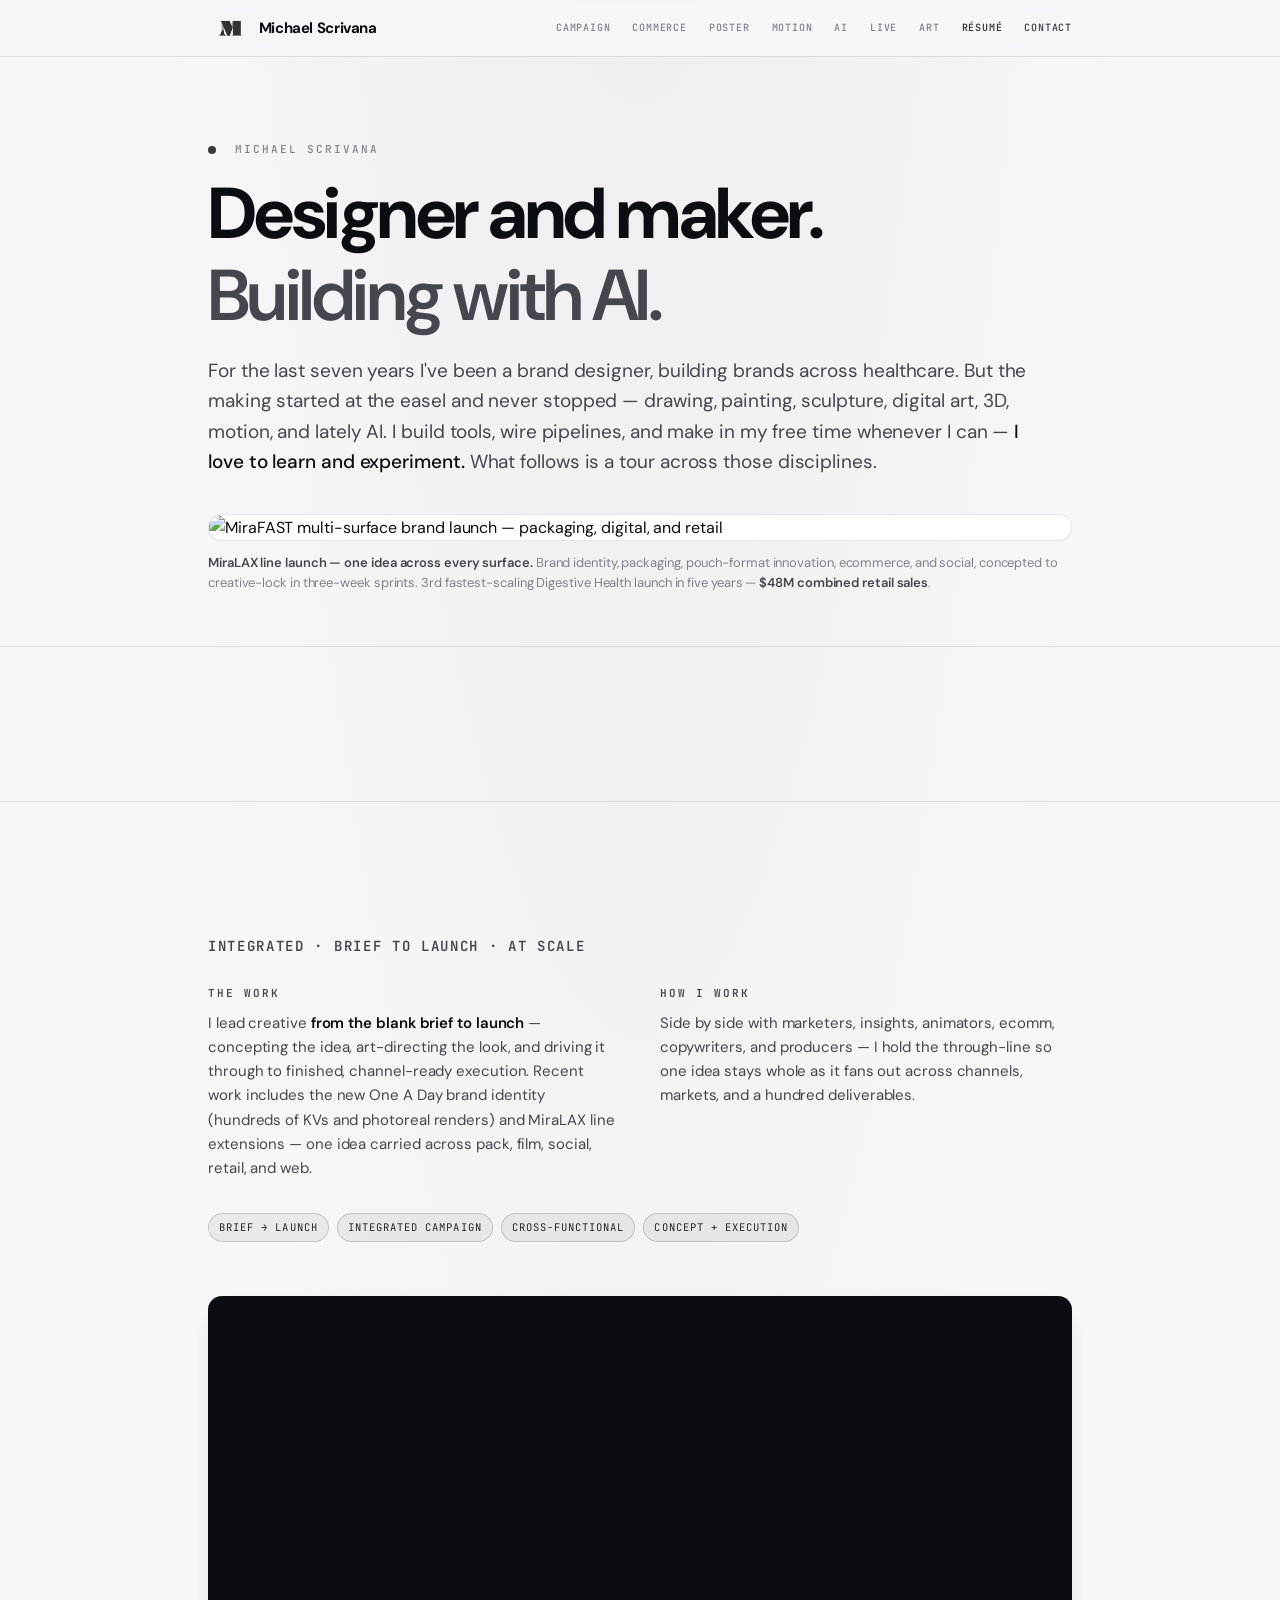
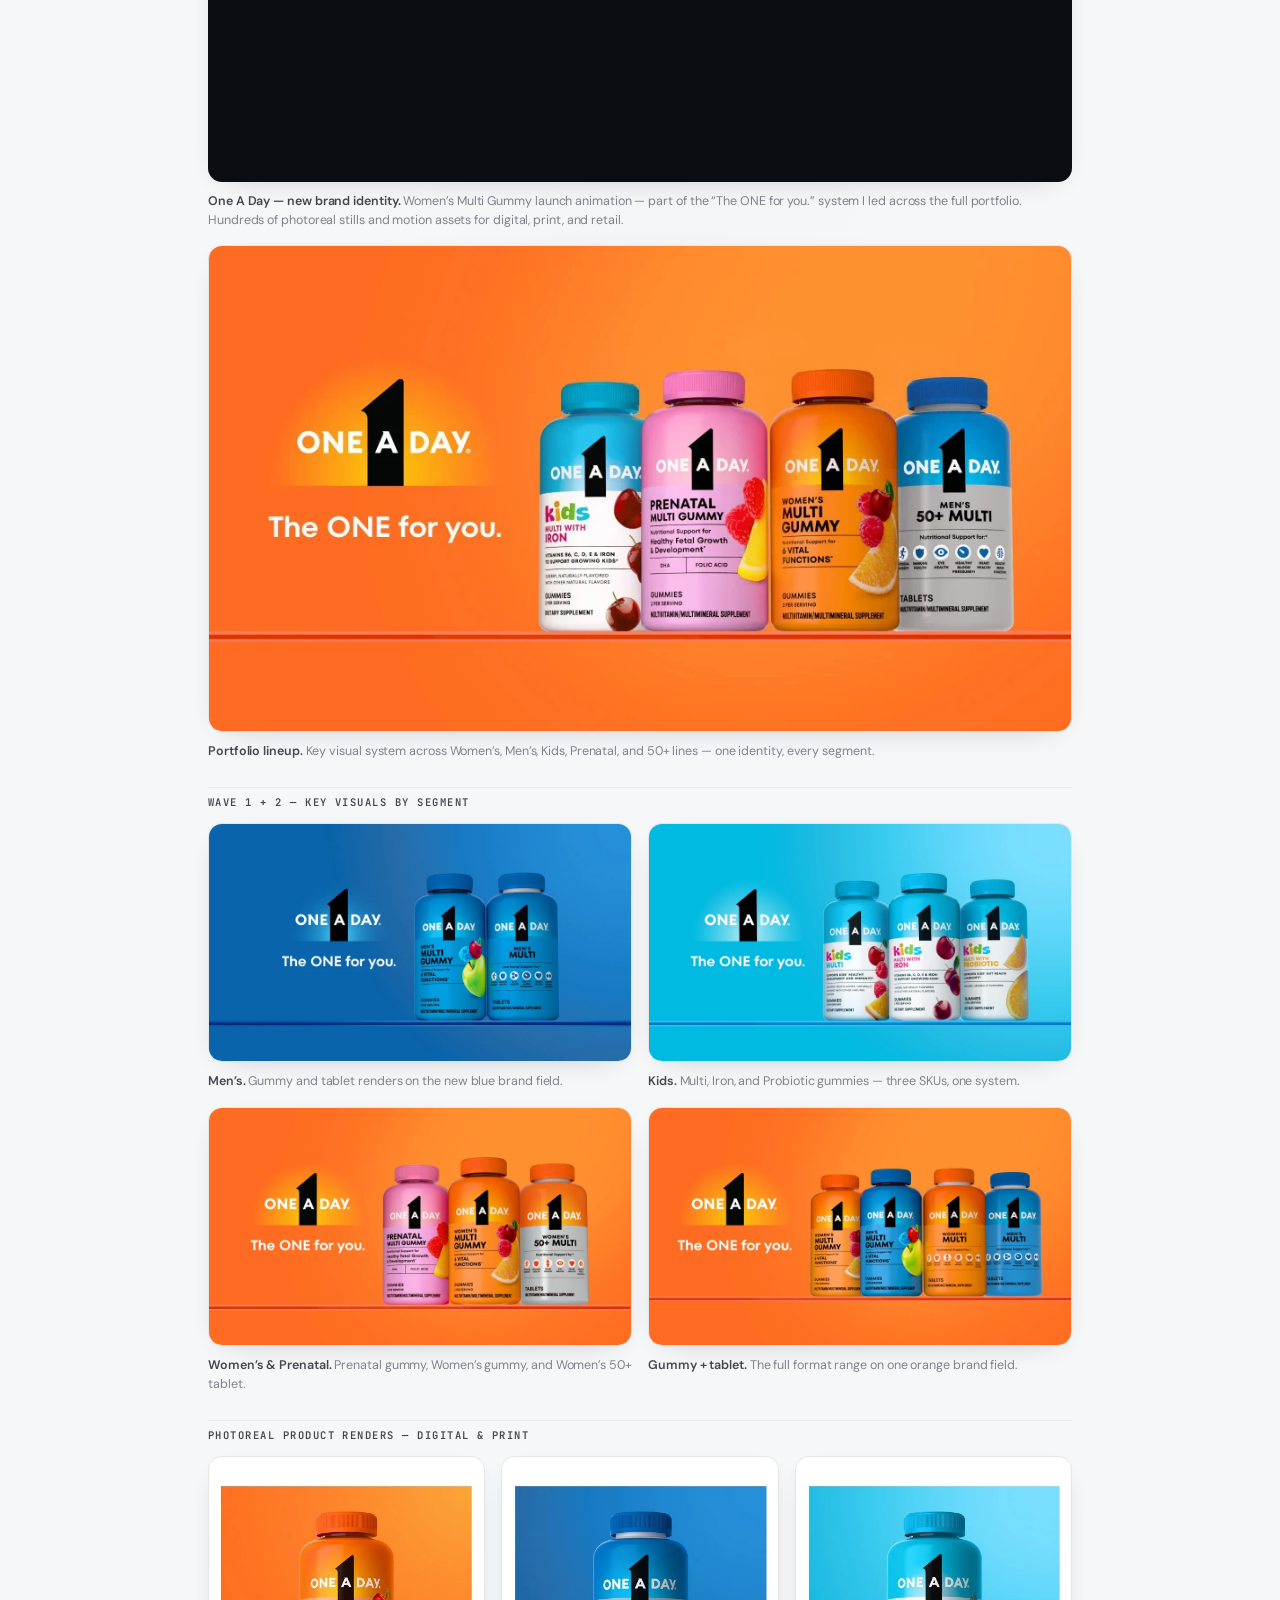
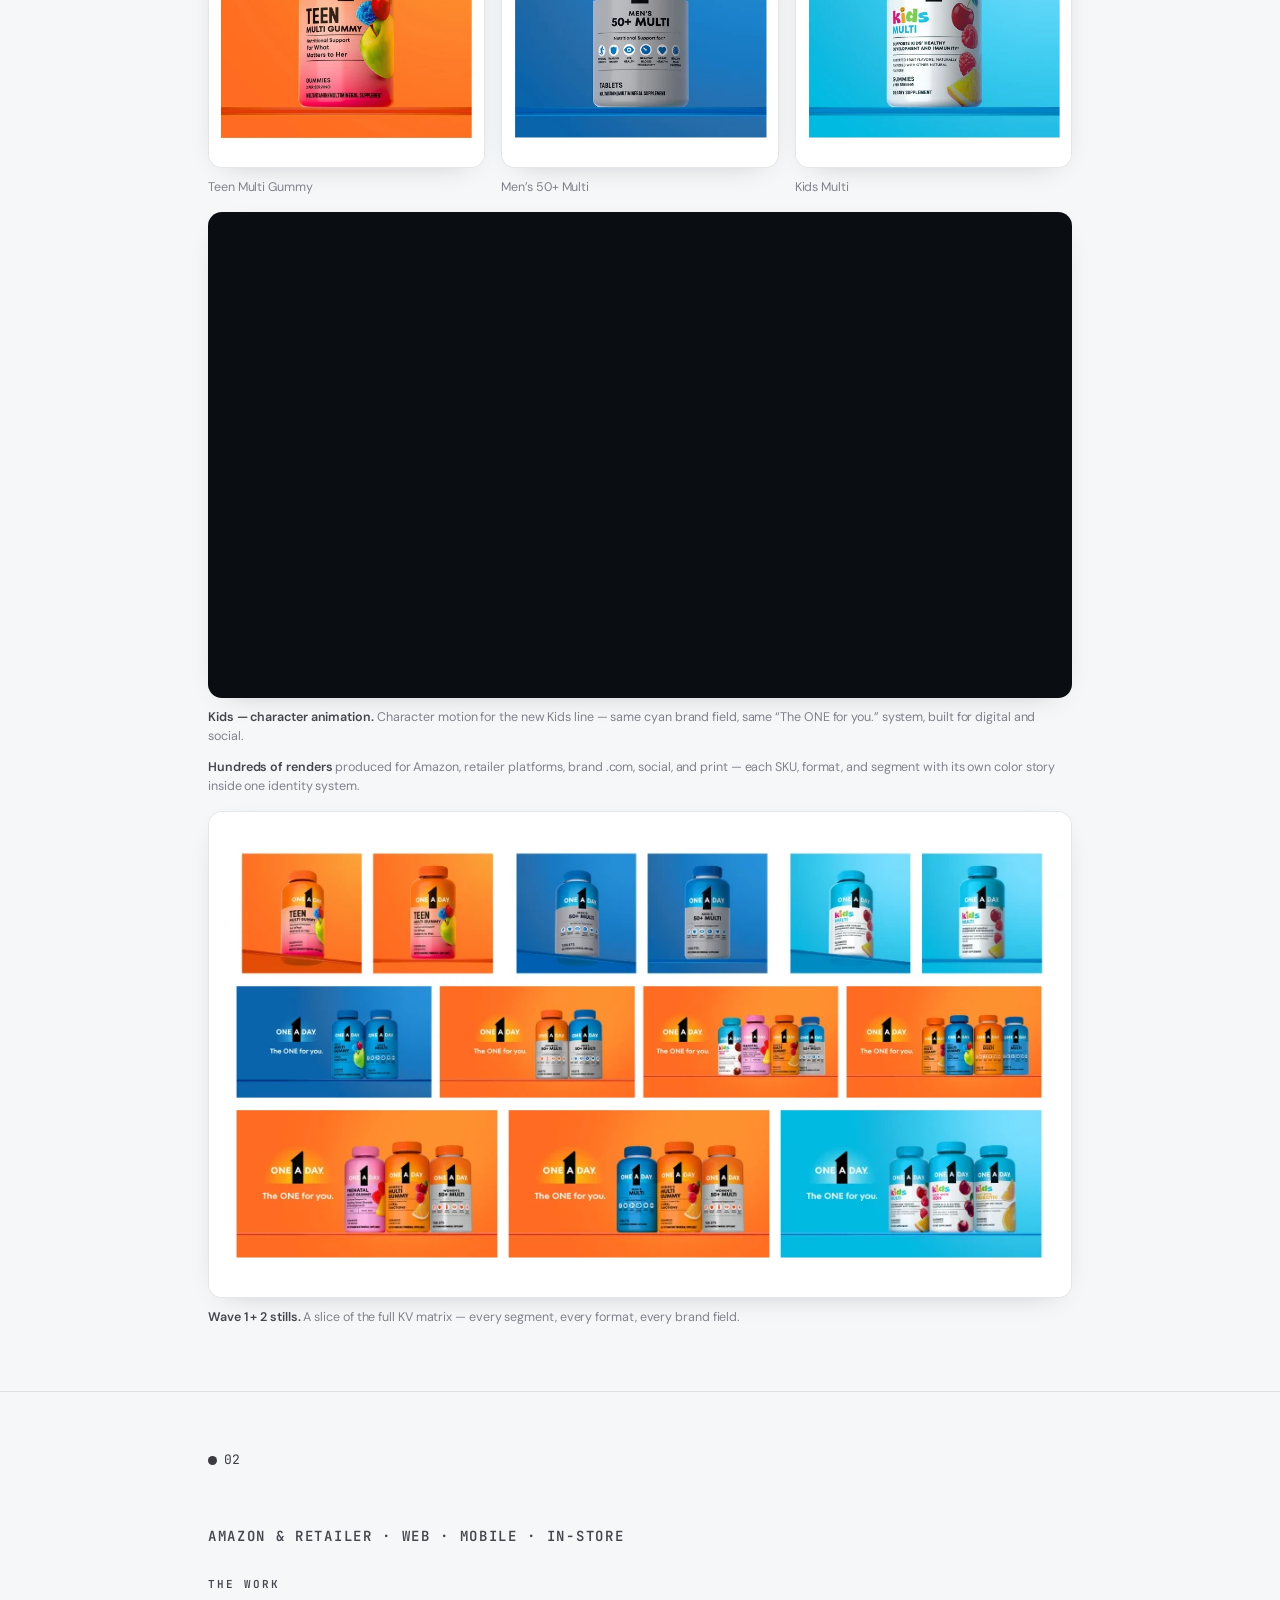
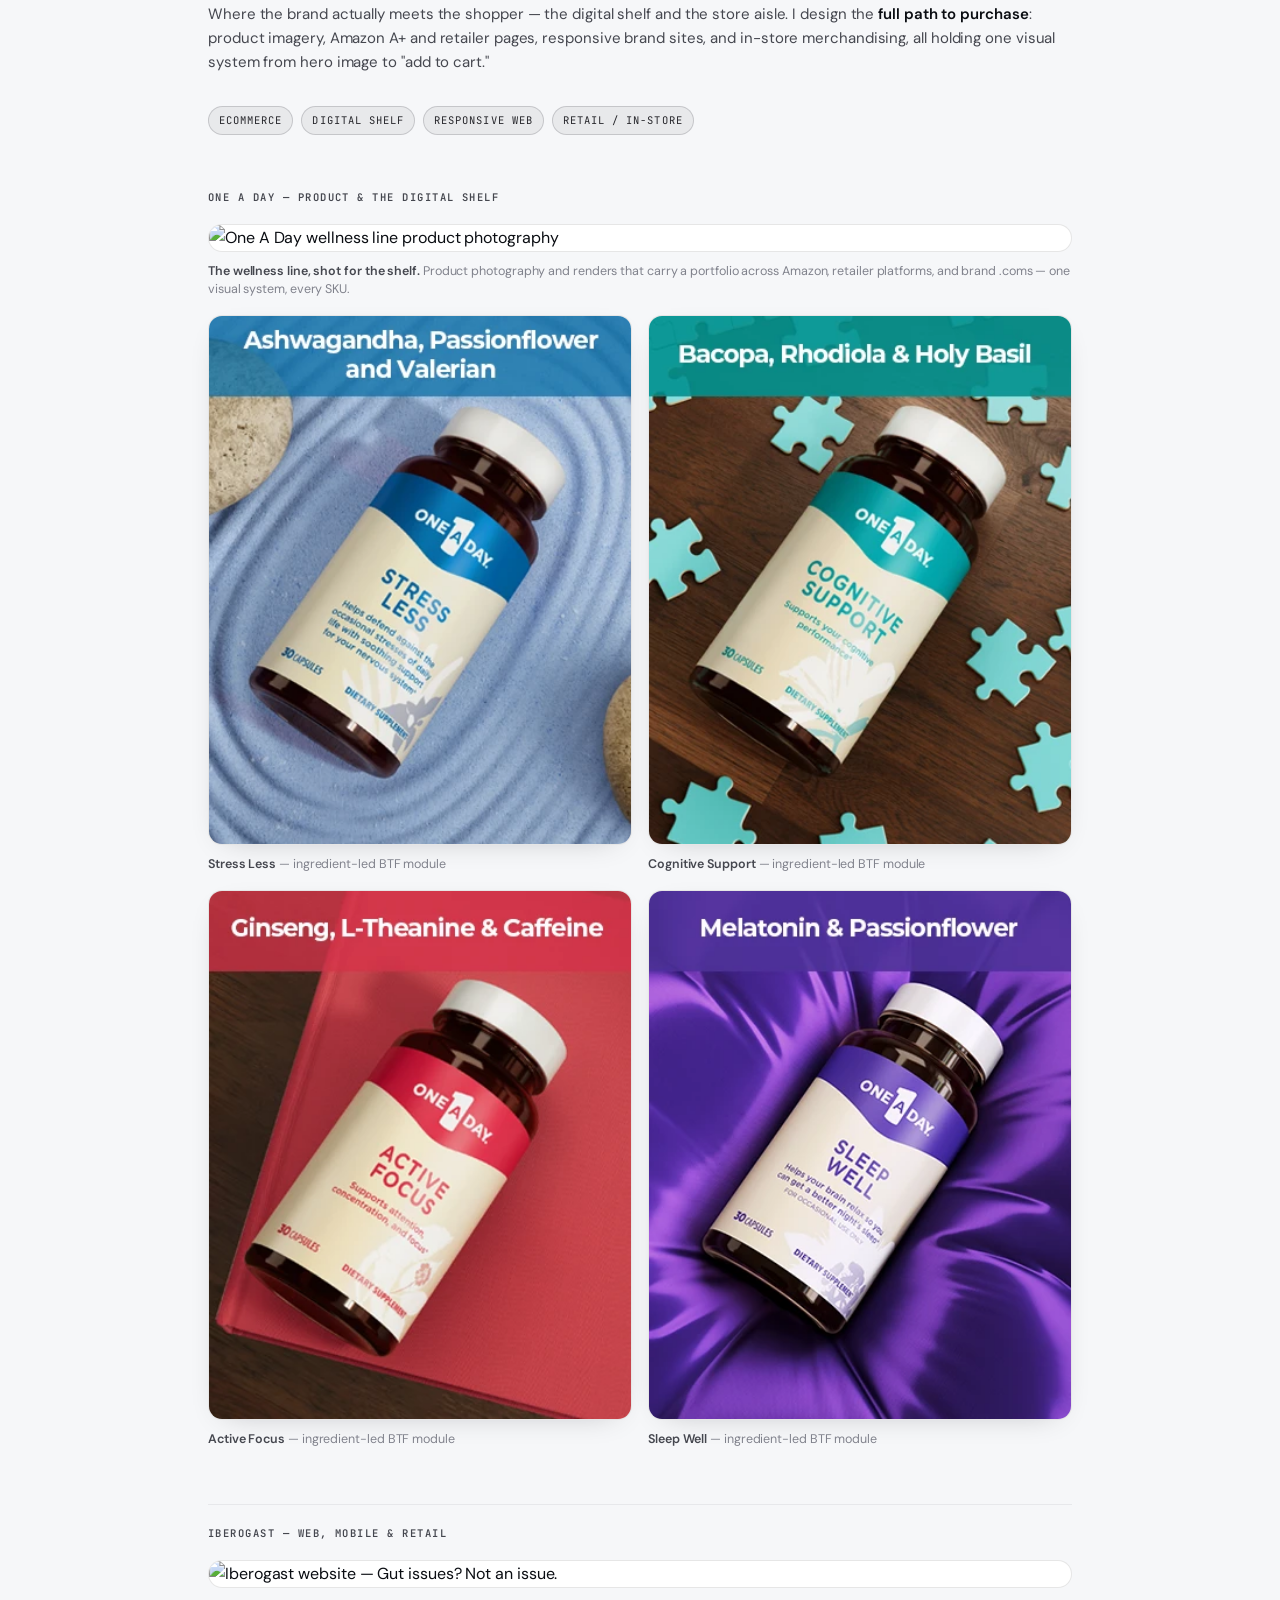
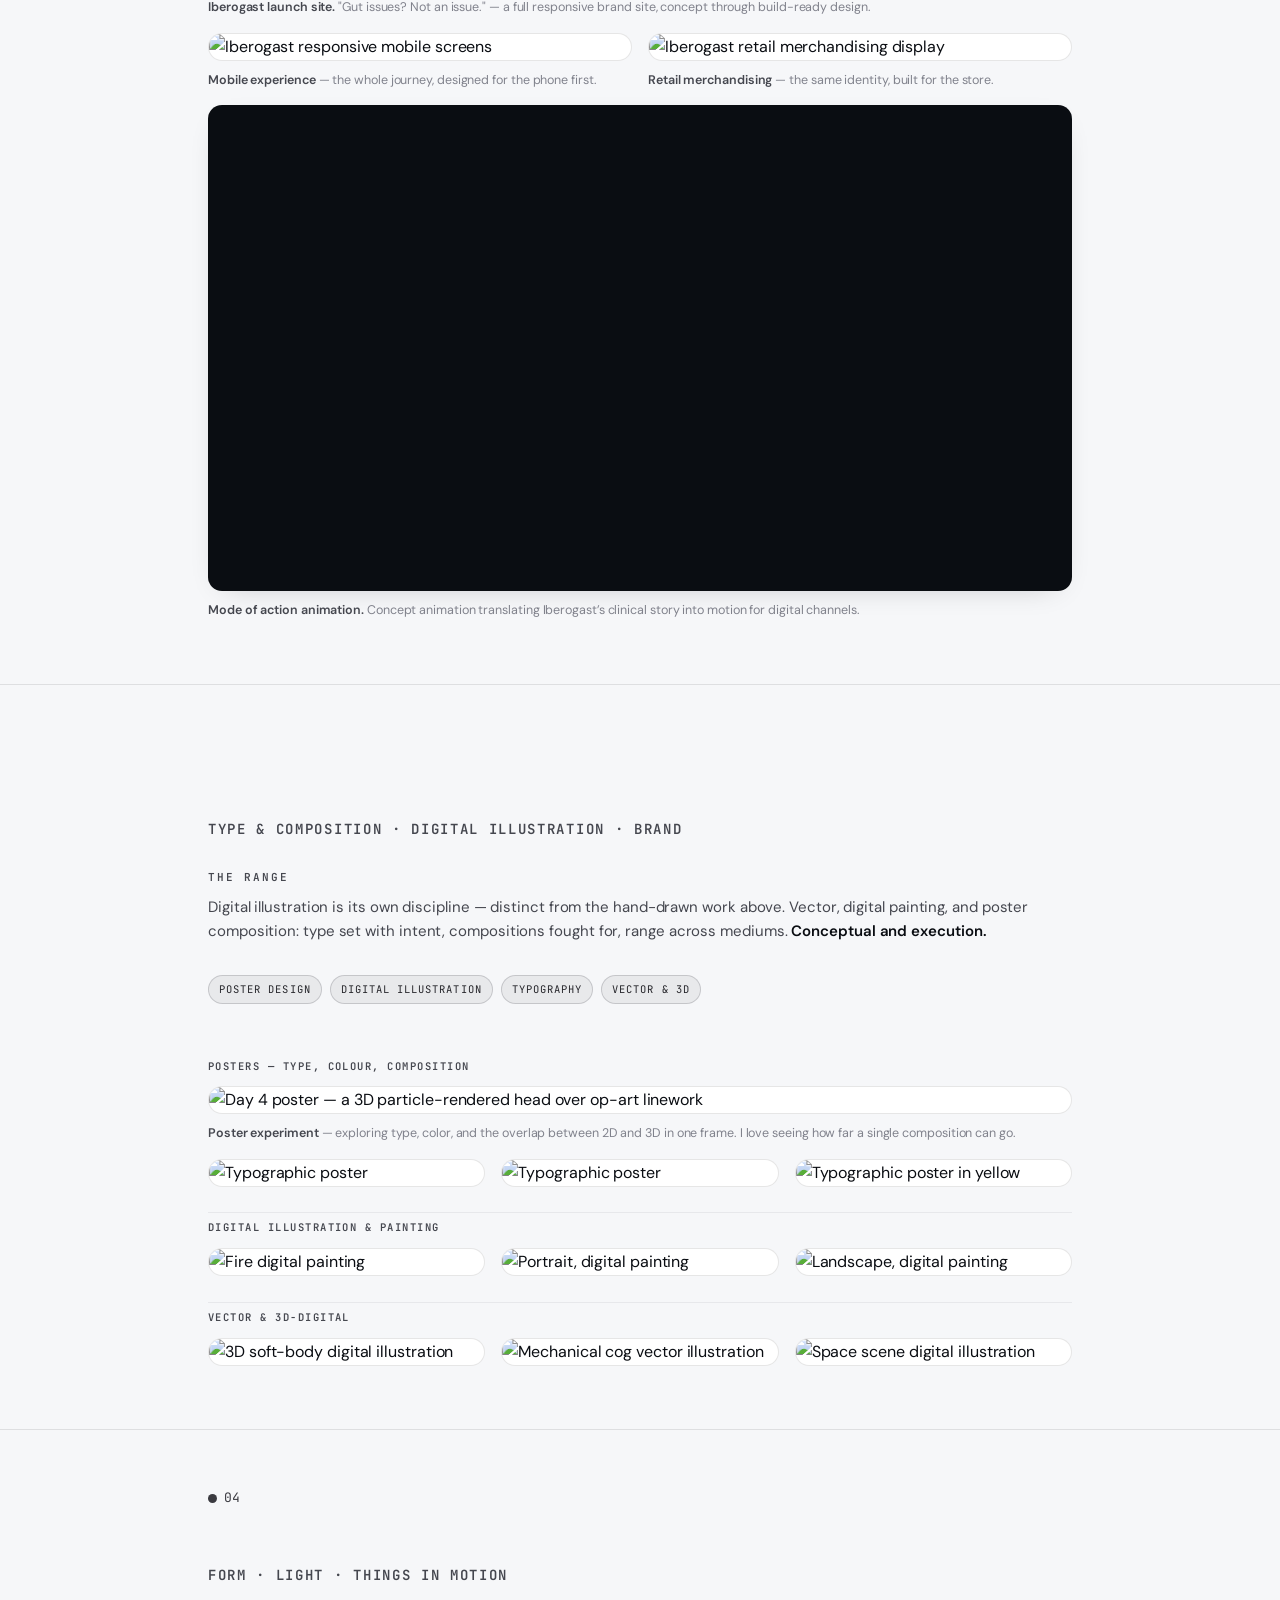
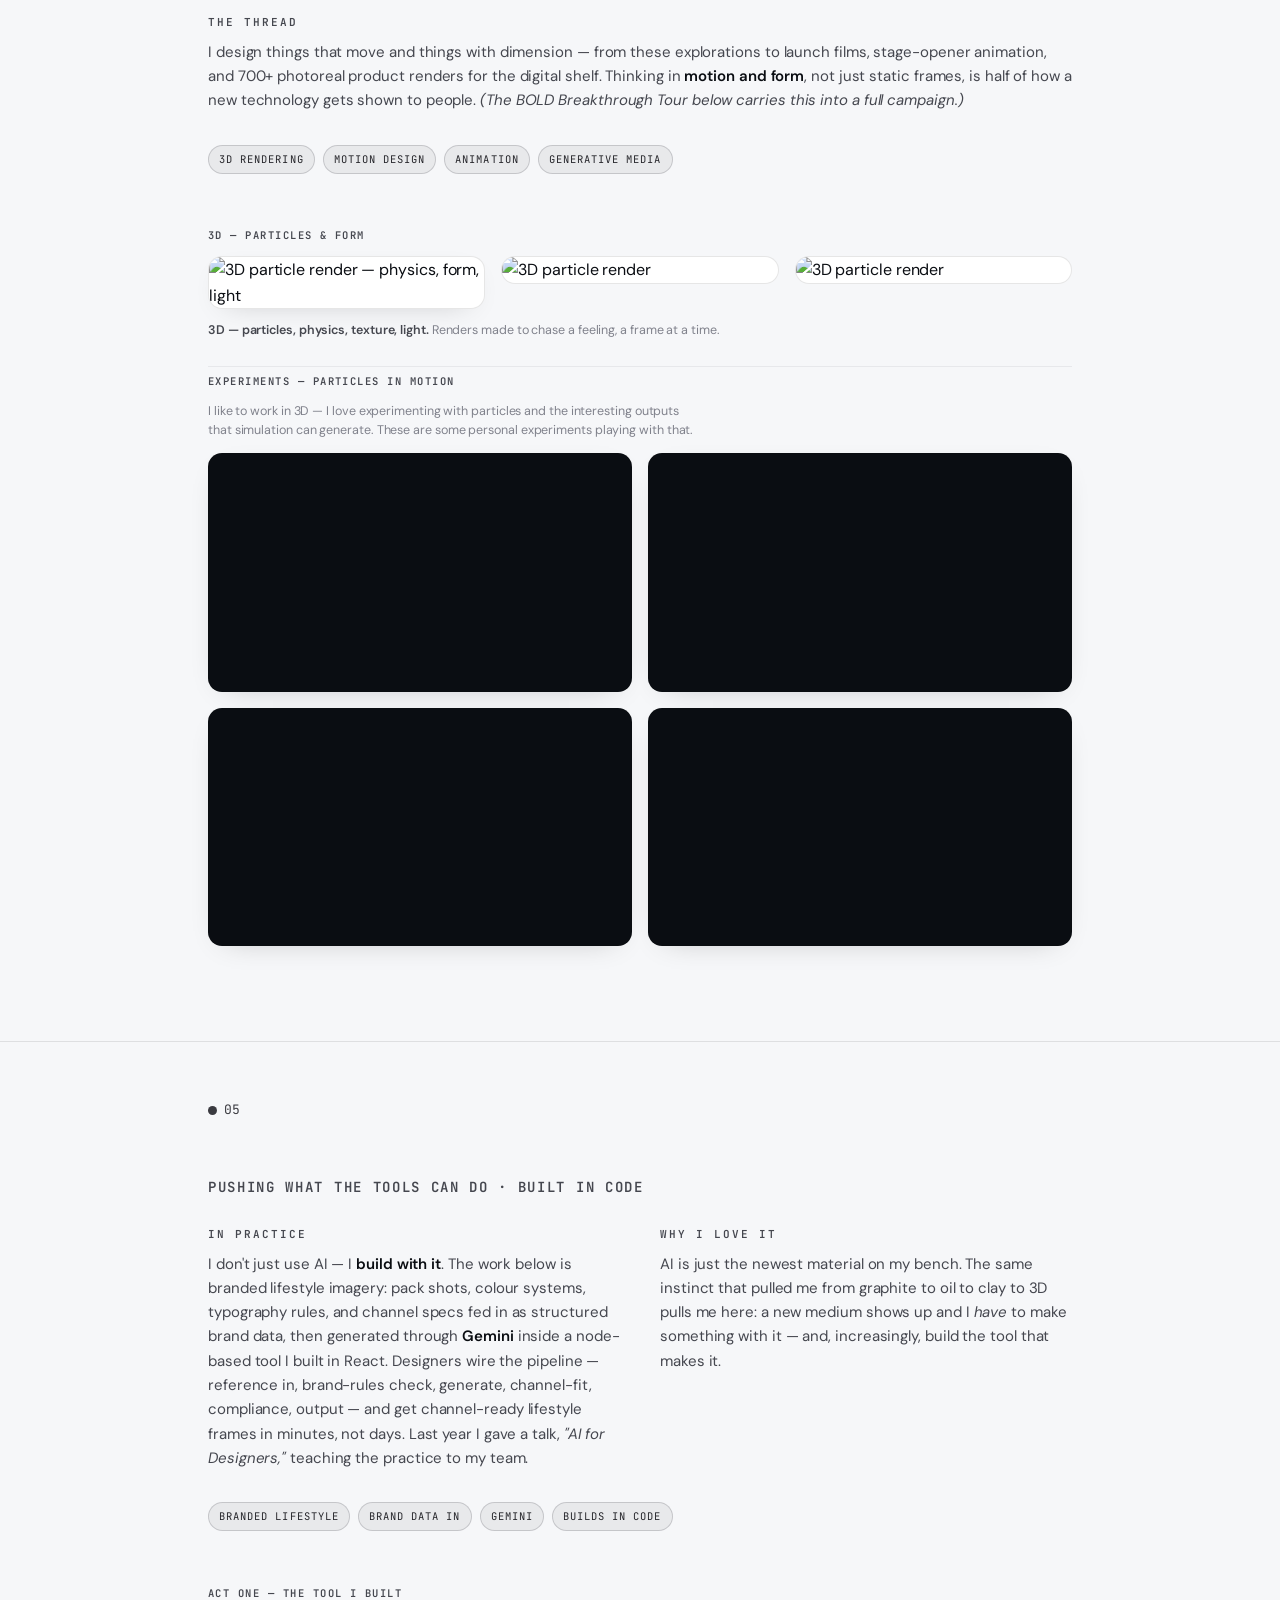
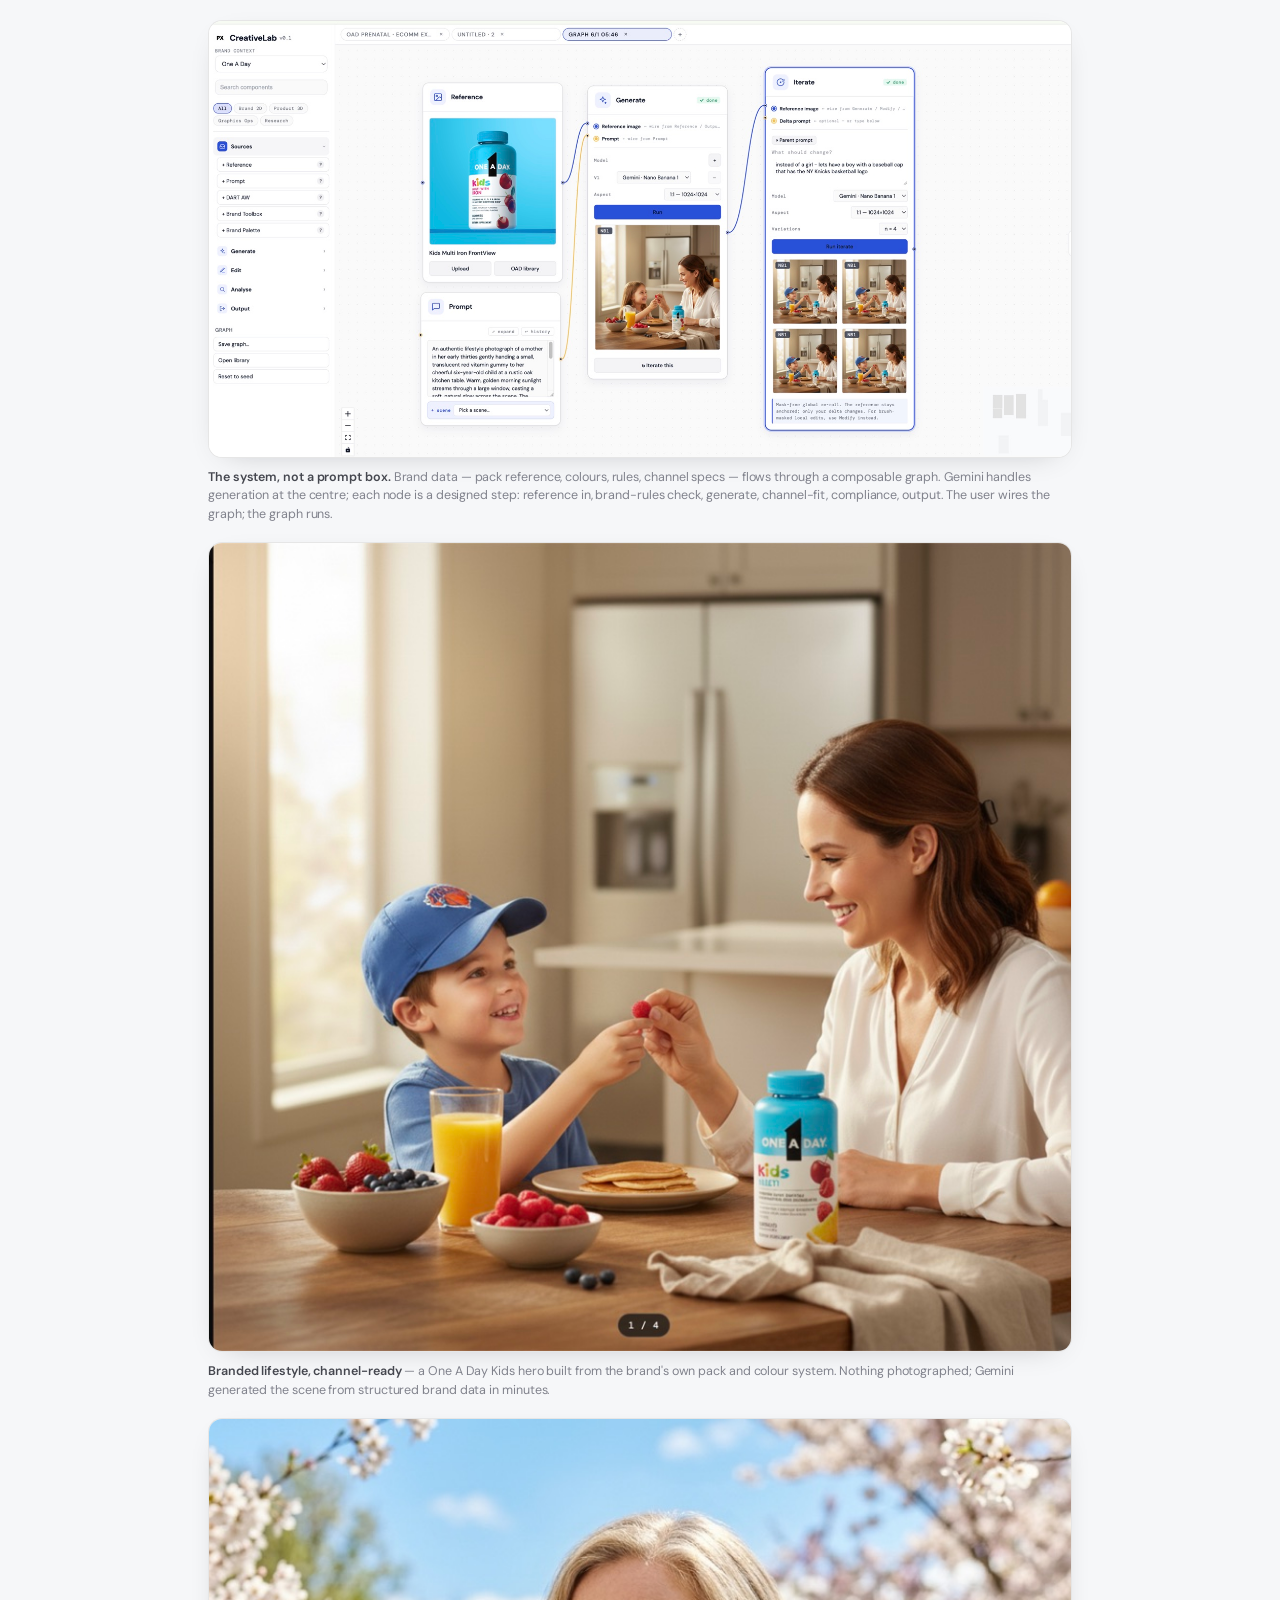
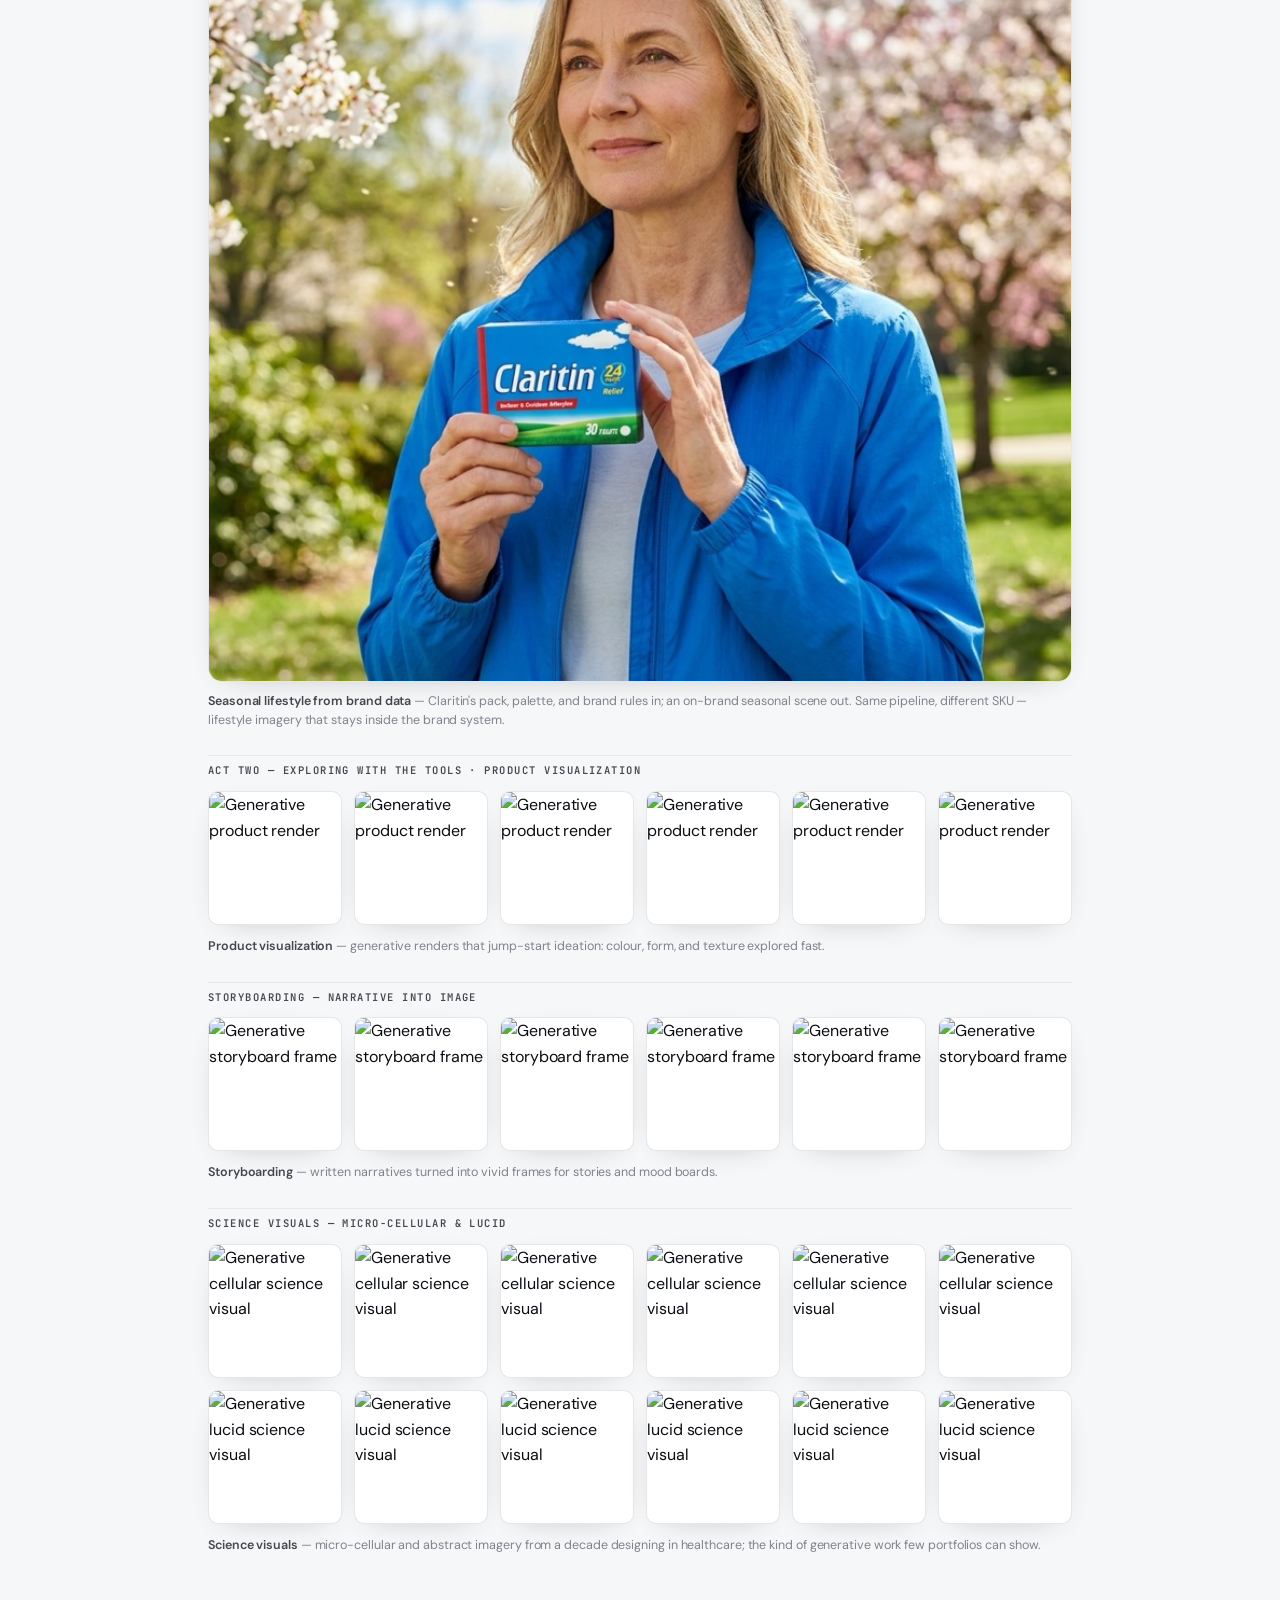
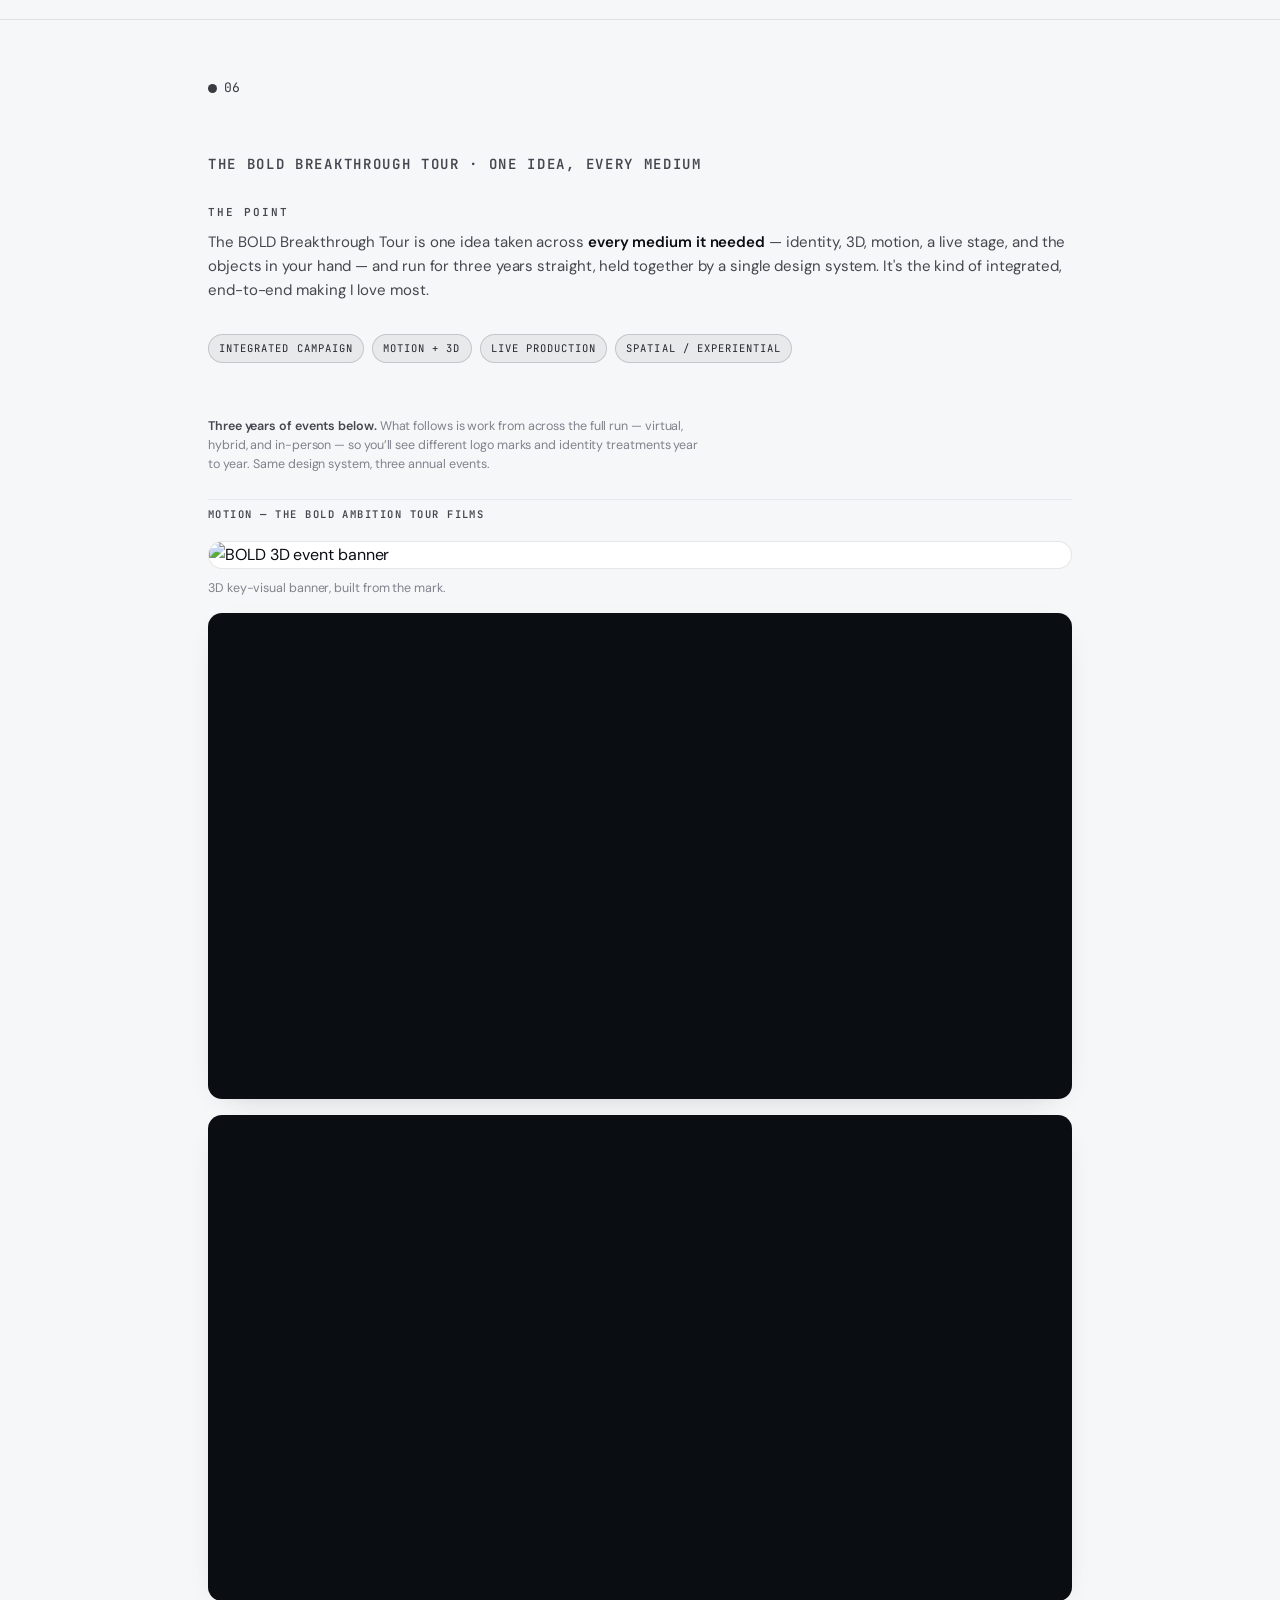
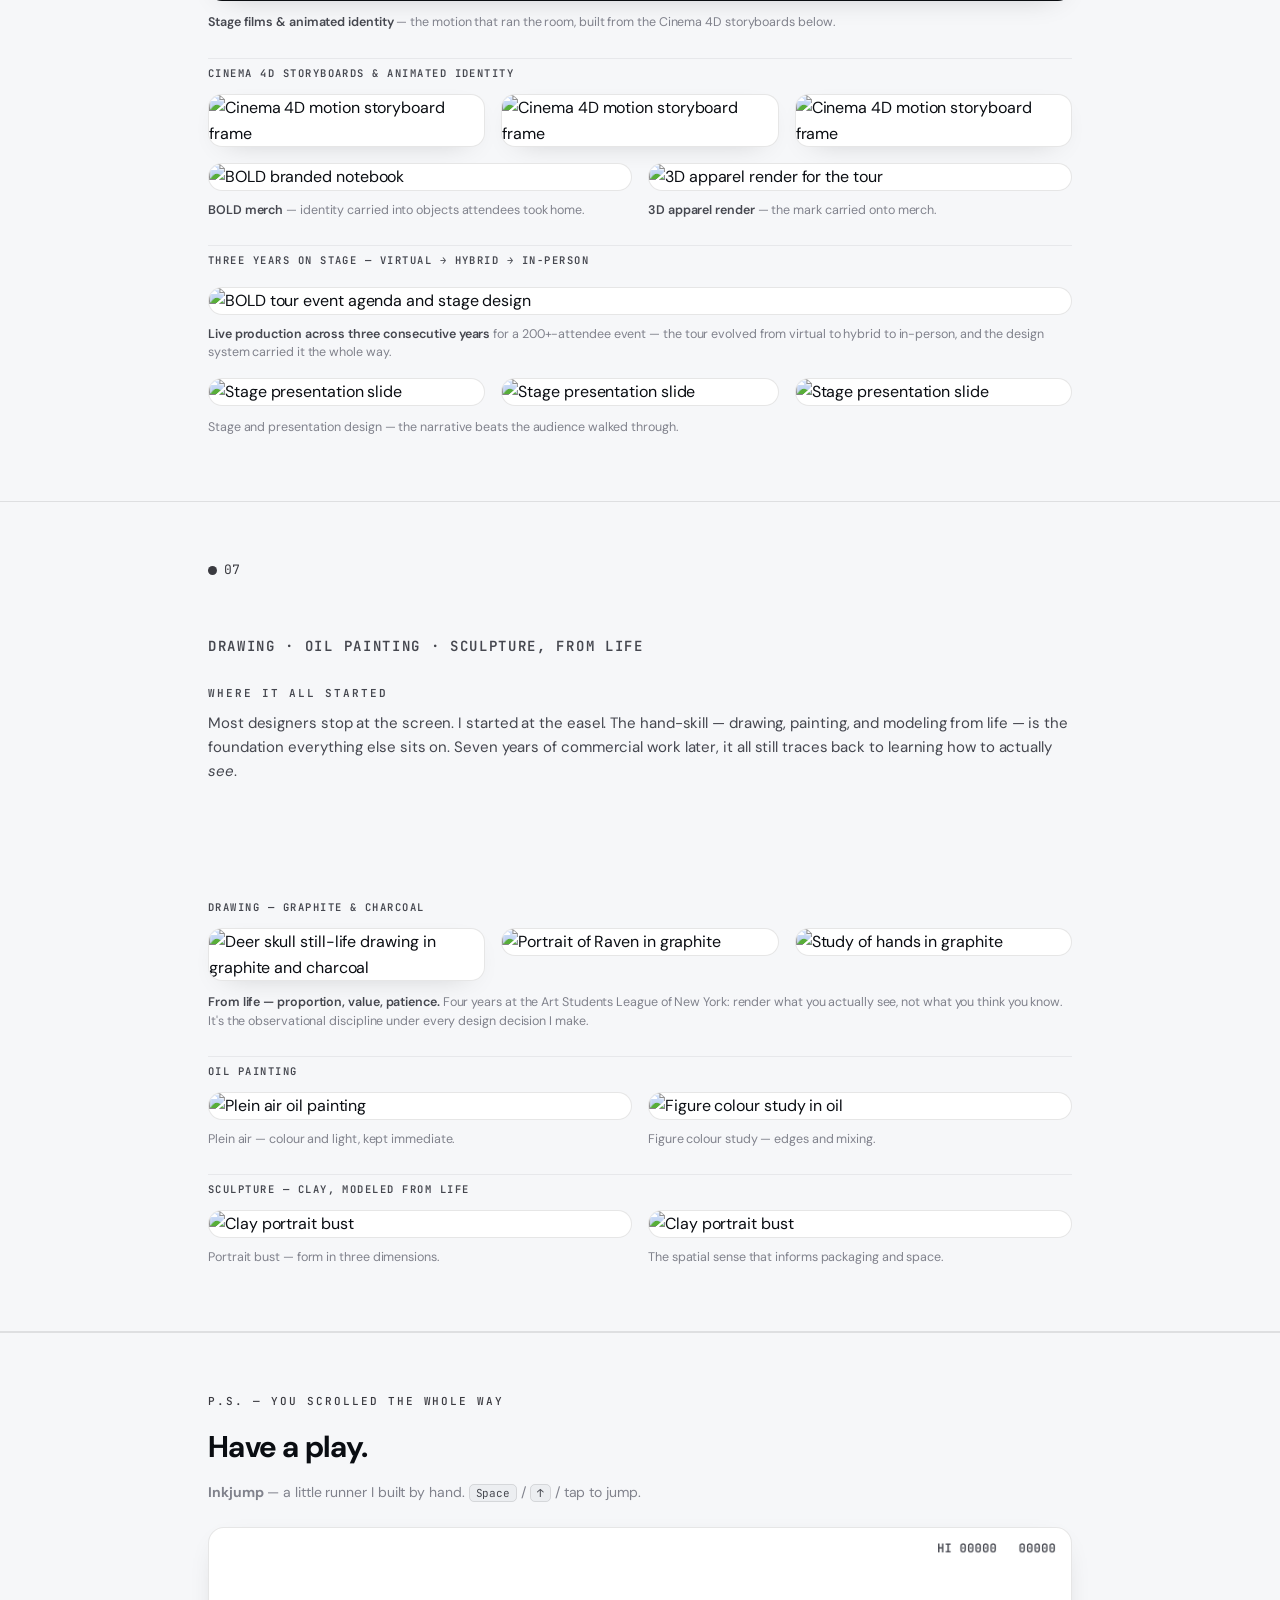
==== commit 637104ec: "Remove Chessie campaign videos from the motion section. Co-authored-by: Cursor <cursoragent@cursor.c" ====
--- a/index.html
+++ b/index.html
@@ -508,16 +508,6 @@
       </div>
 
       <div class="shots">
-        <div class="lead-label">Motion — the Chessie campaign</div>
-        <div class="video">
-          <iframe src="https://player.vimeo.com/video/758432965?h=5548b168af&amp;title=0&amp;byline=0&amp;portrait=0&amp;muted=1&amp;loop=1&amp;dnt=1" allow="autoplay; fullscreen; picture-in-picture" allowfullscreen title="Chessie motion 1"></iframe>
-        </div>
-        <div class="video-pair row-gap">
-          <div class="video"><iframe src="https://player.vimeo.com/video/758432983?title=0&amp;byline=0&amp;portrait=0&amp;muted=1&amp;loop=1&amp;dnt=1" allow="autoplay; fullscreen; picture-in-picture" allowfullscreen title="Chessie motion 2"></iframe></div>
-          <div class="video"><iframe src="https://player.vimeo.com/video/758432997?h=6bc5f48665&amp;title=0&amp;byline=0&amp;portrait=0&amp;muted=1&amp;loop=1&amp;dnt=1" allow="autoplay; fullscreen; picture-in-picture" allowfullscreen title="Chessie motion 3"></iframe></div>
-        </div>
-        <p class="gallery-cap"><strong>Motion &amp; trailer work — the Chessie campaign.</strong> Animation and product motion that bring brand moments to life across digital and social.</p>
-
         <div class="lead-label">3D — particles &amp; form</div>
         <div class="trio">
           <figure><img src="images/particle017-main.webp" alt="3D particle render — physics, form, light"></figure>
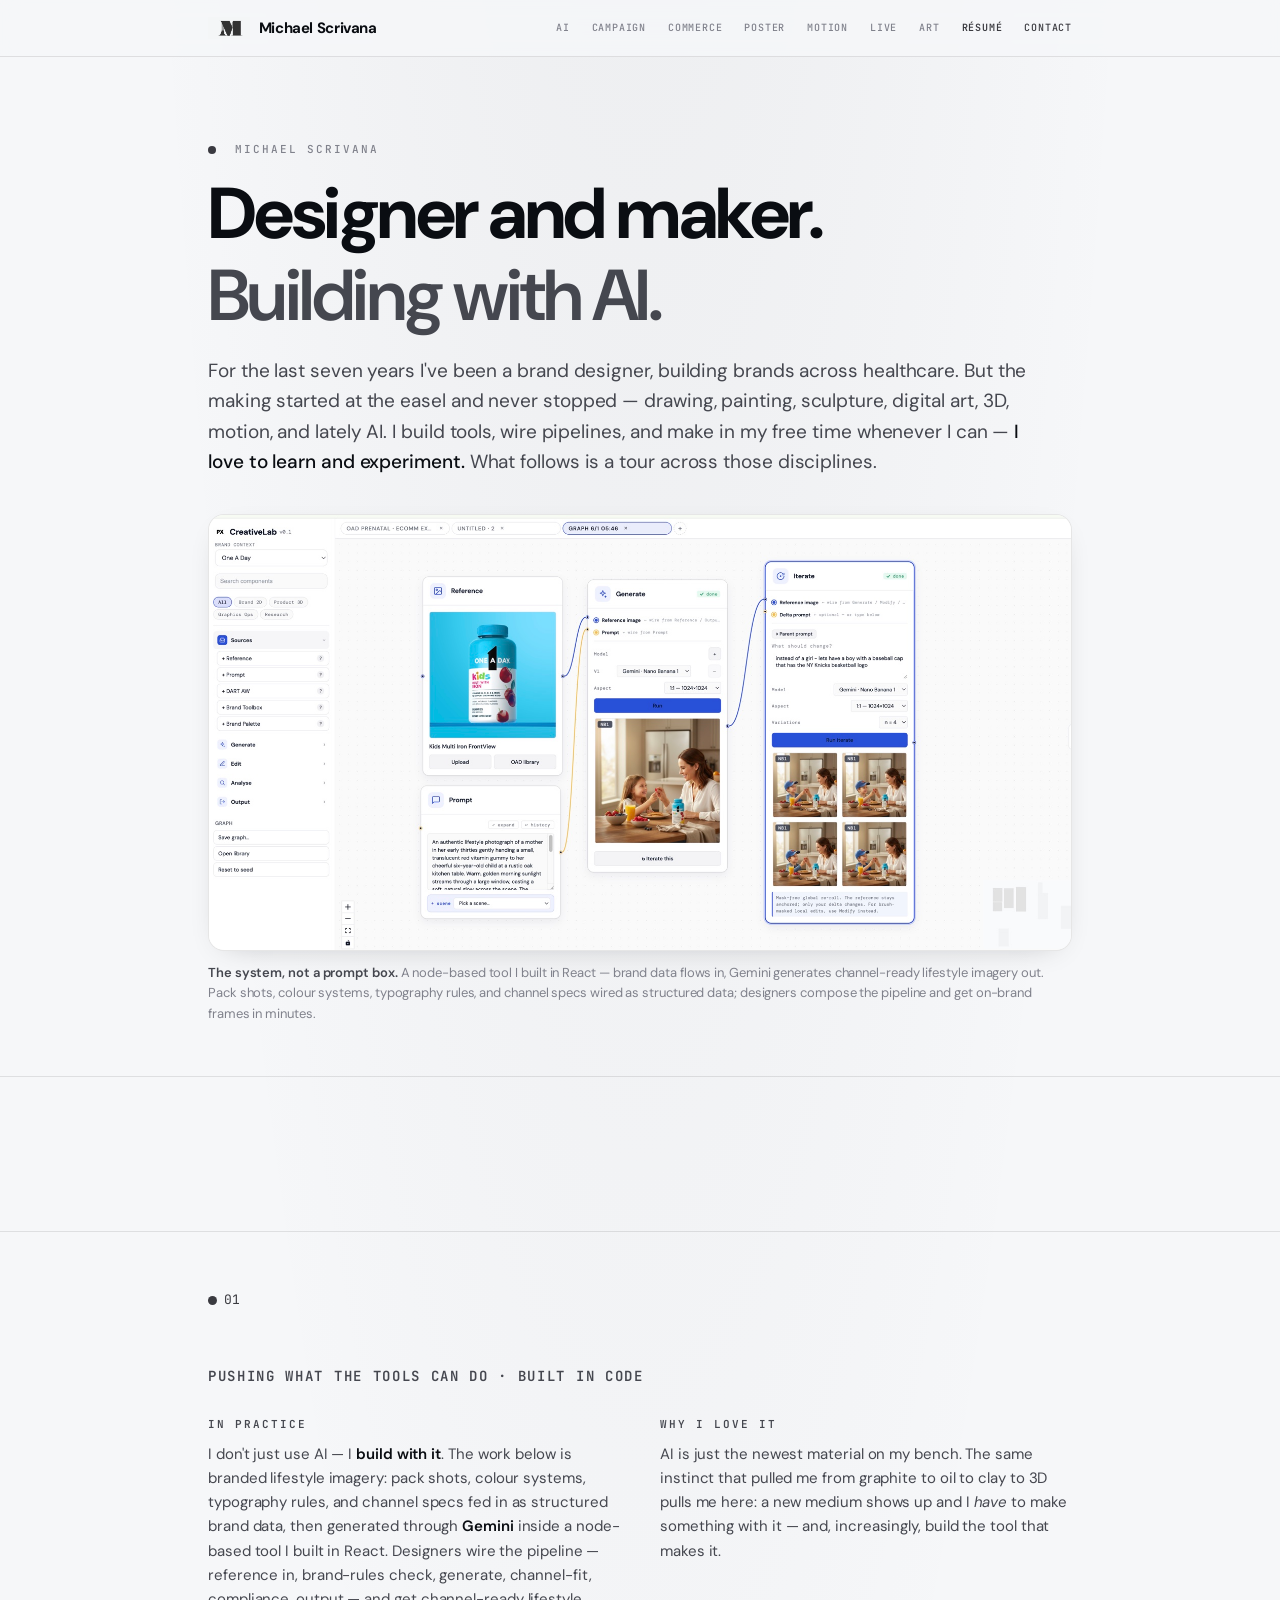
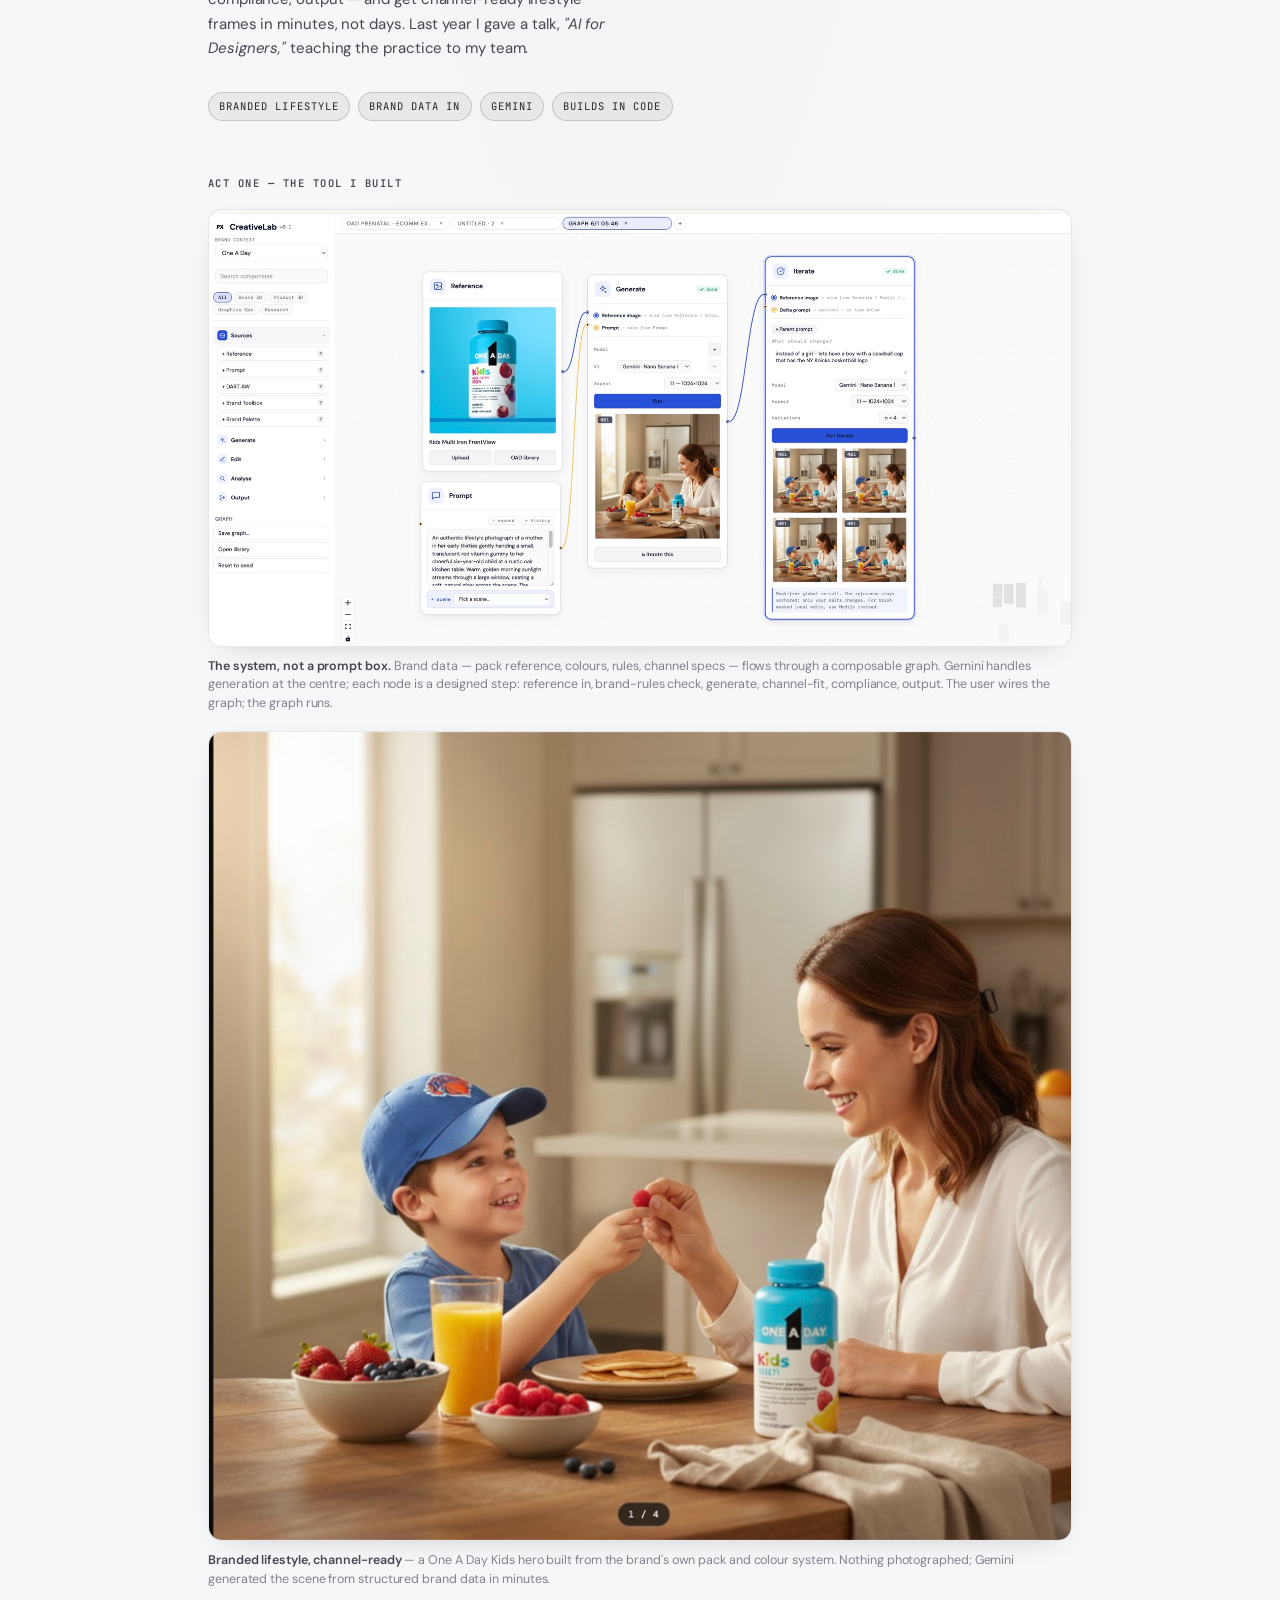
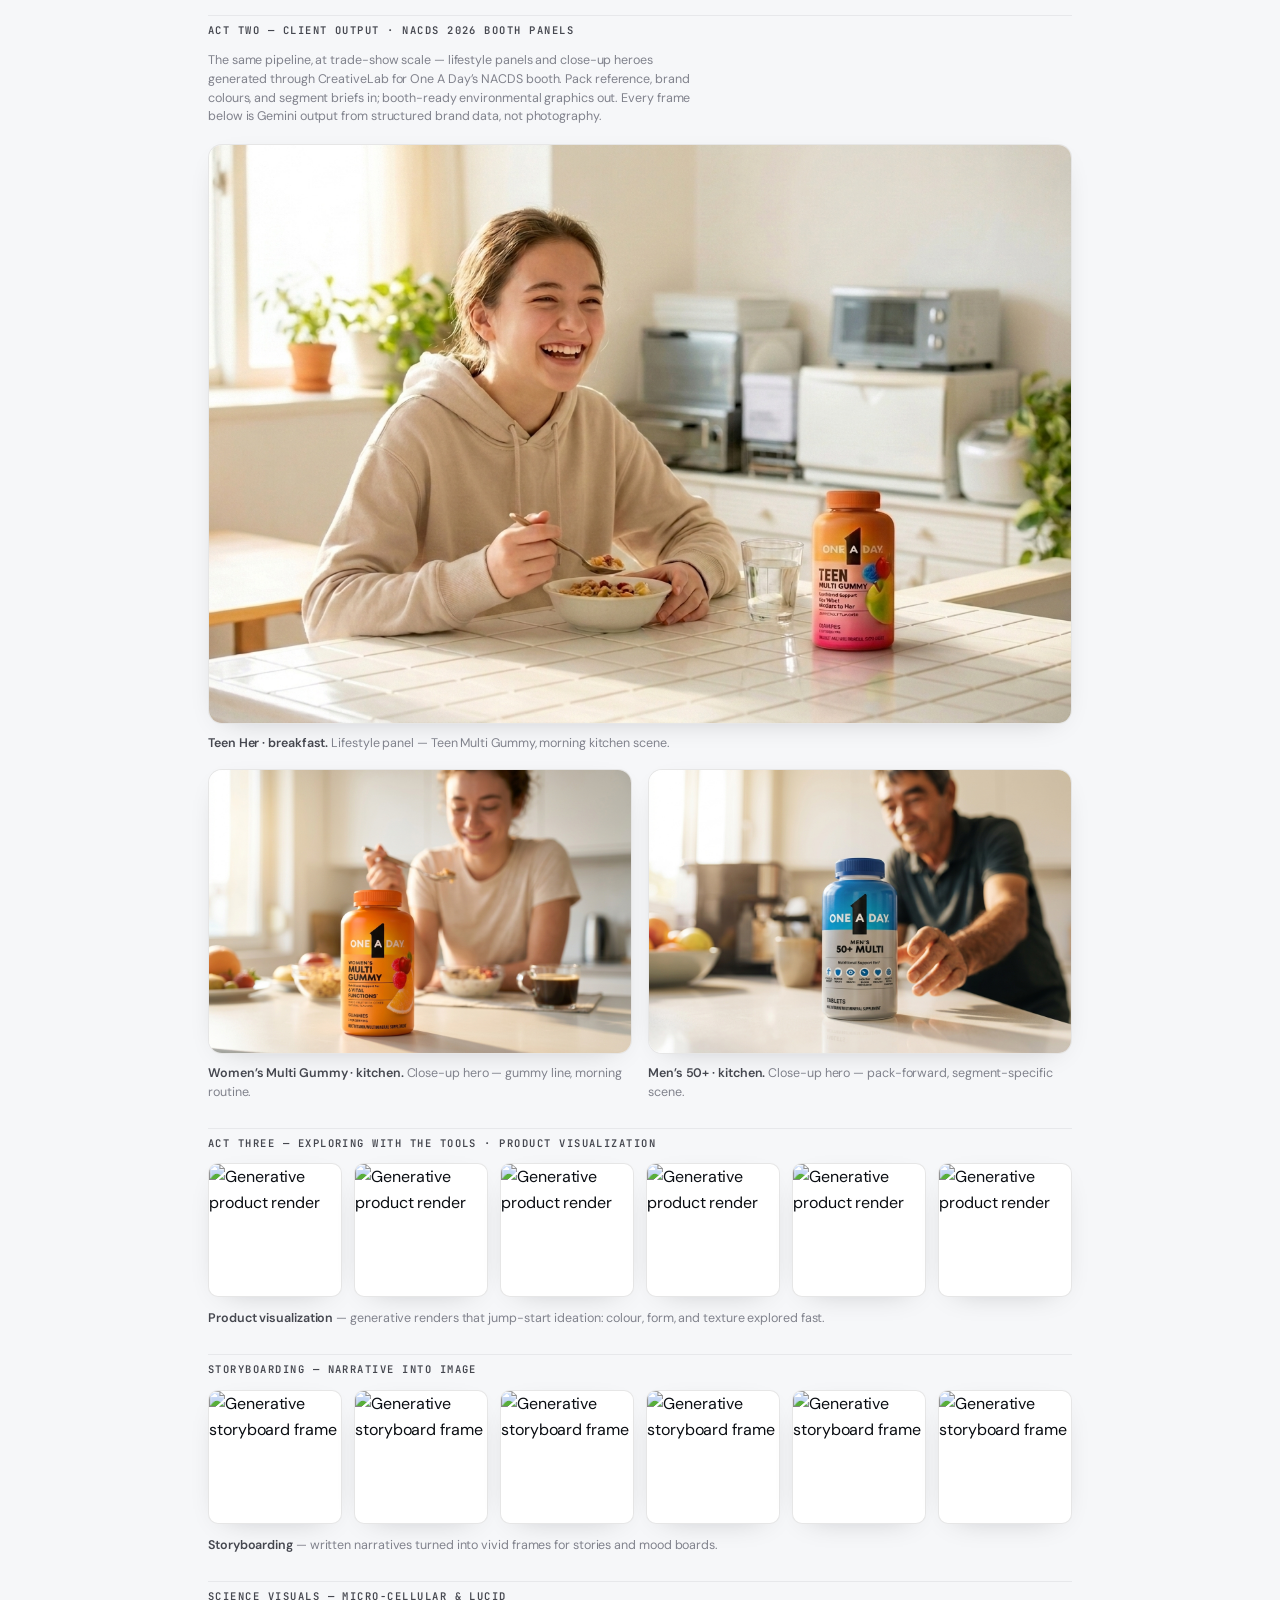
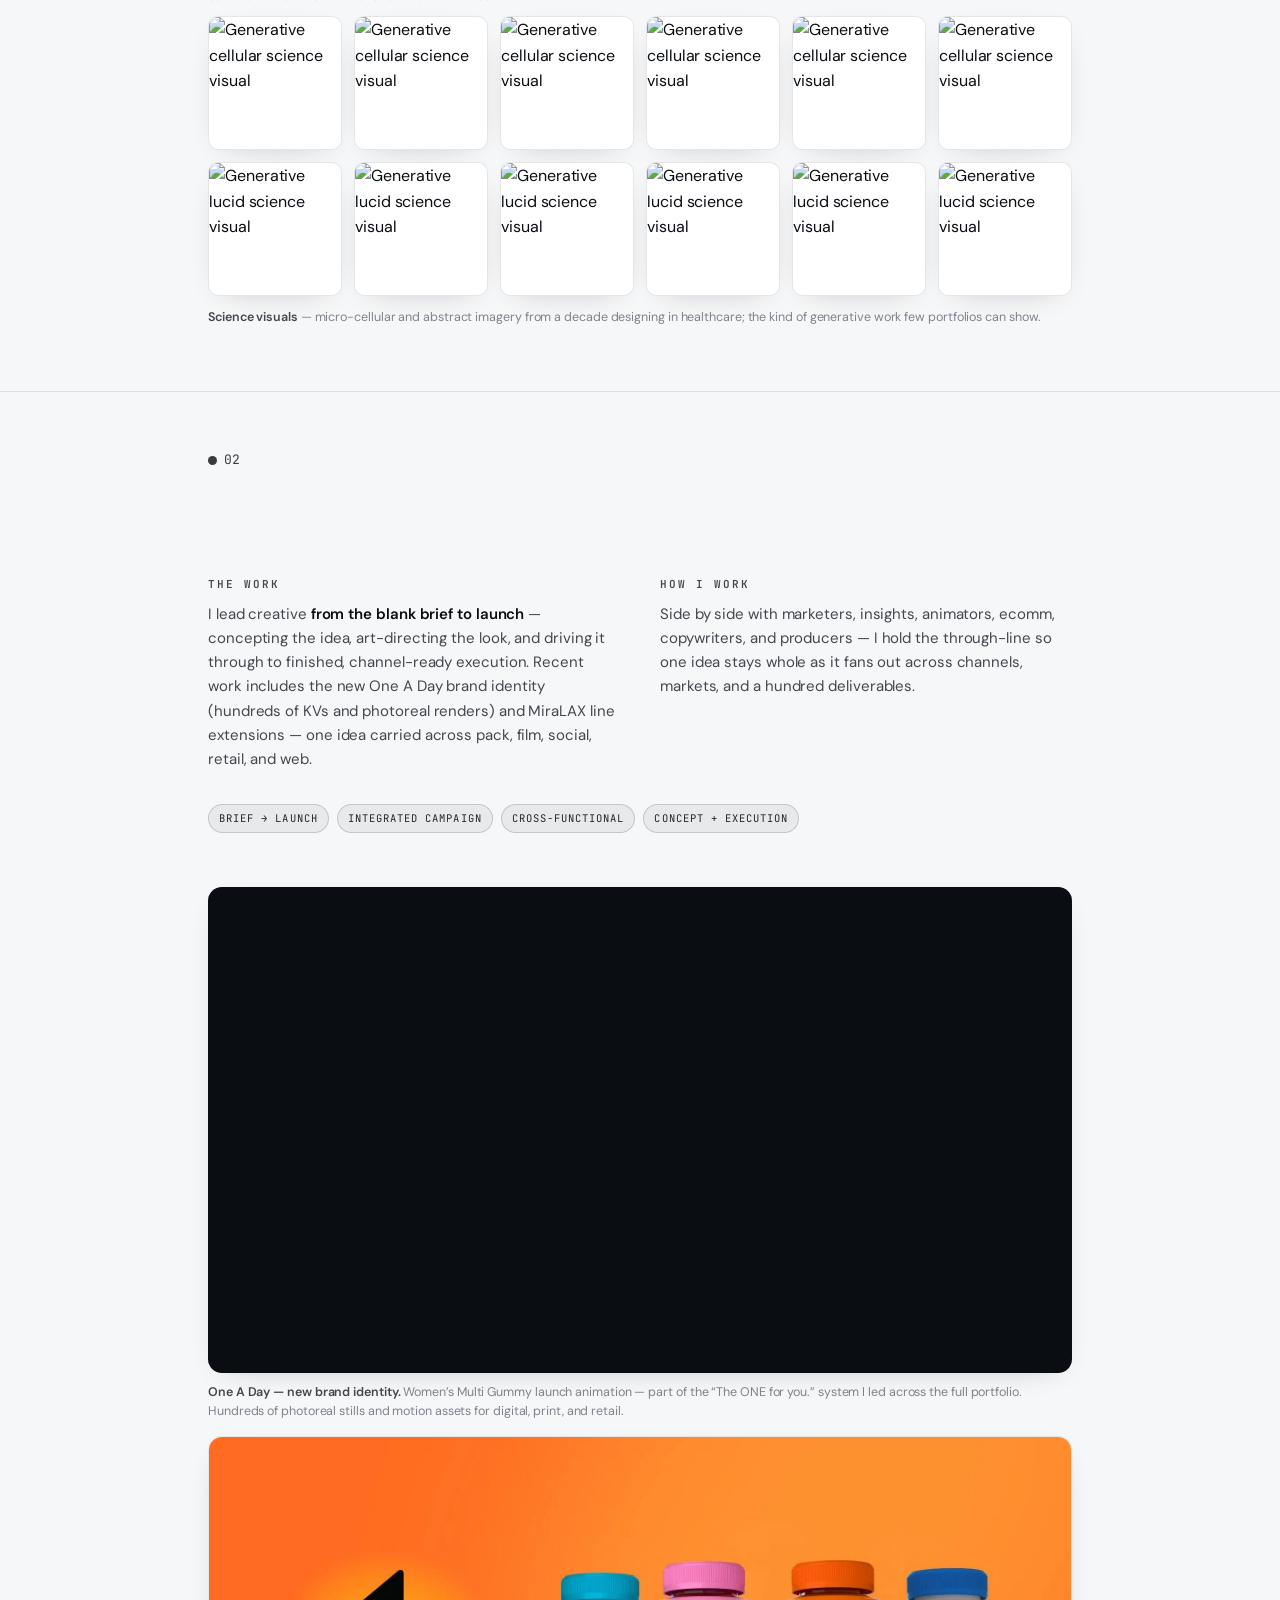
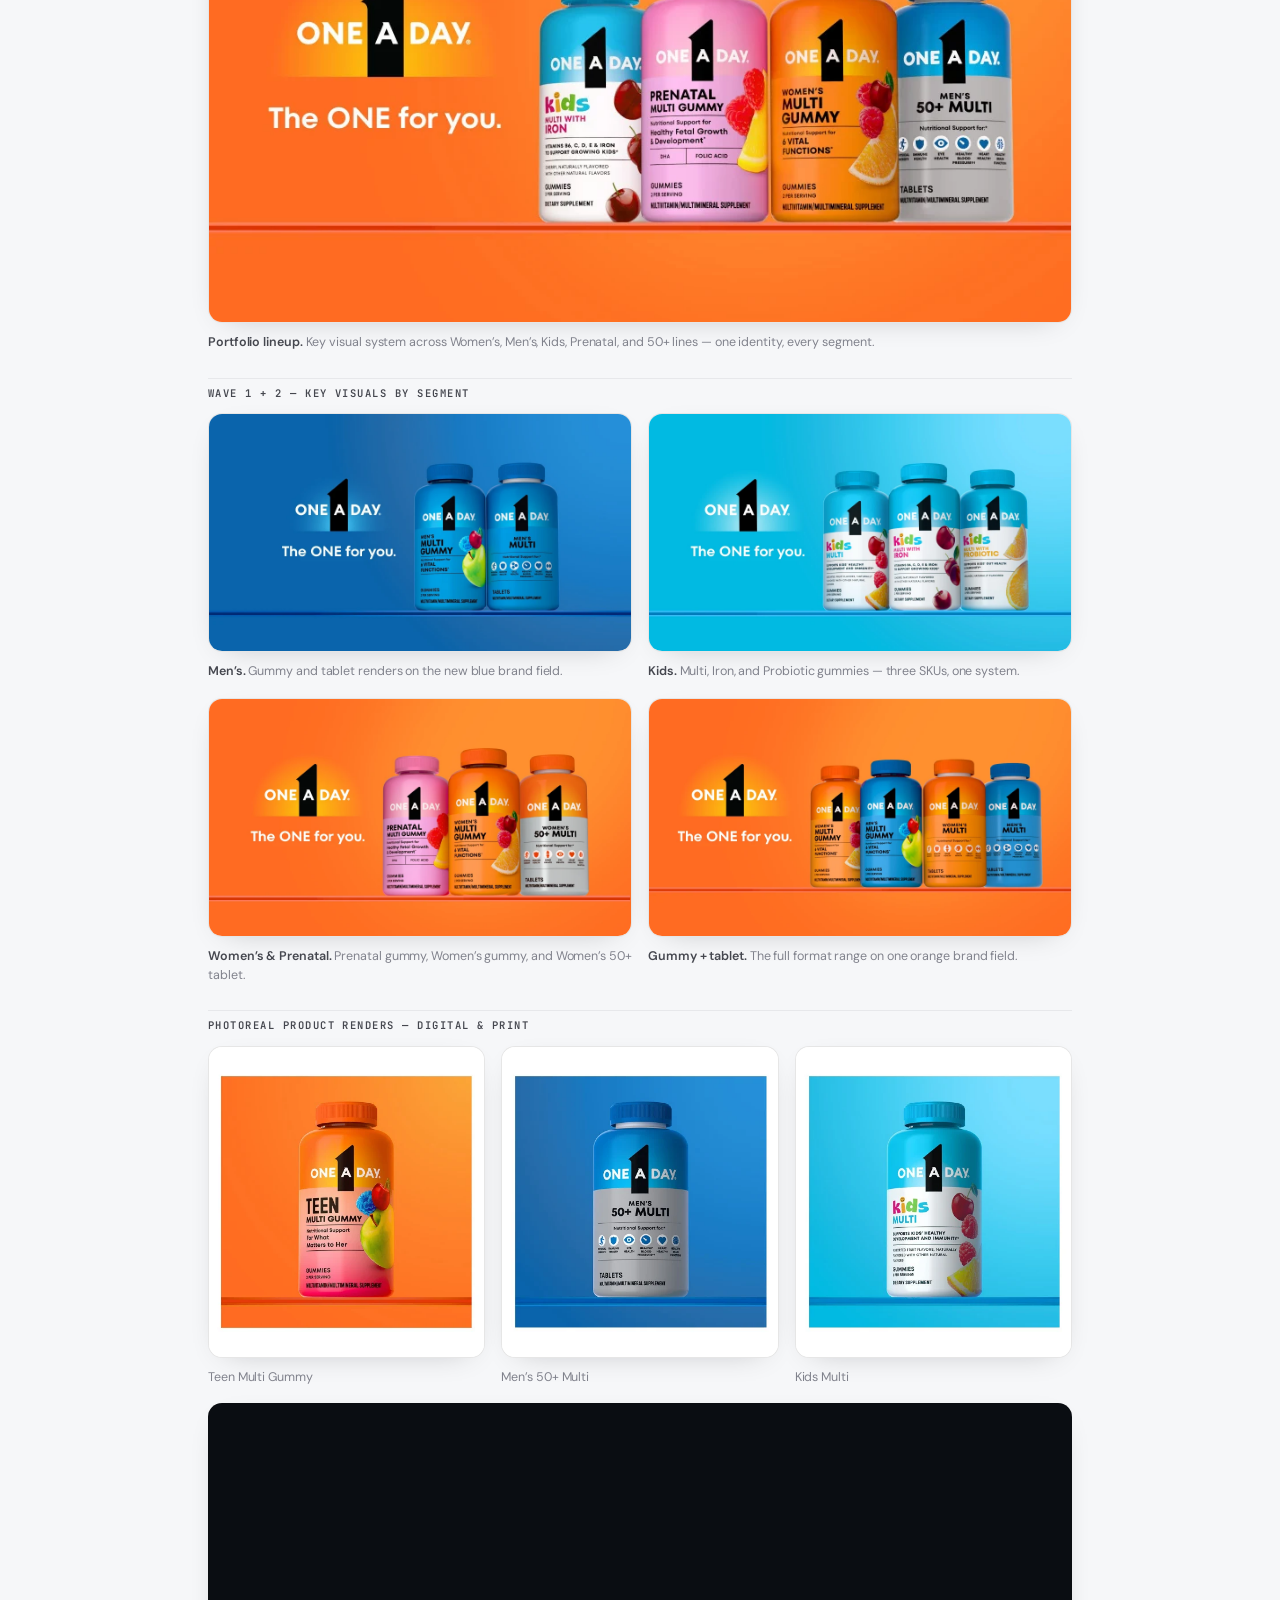
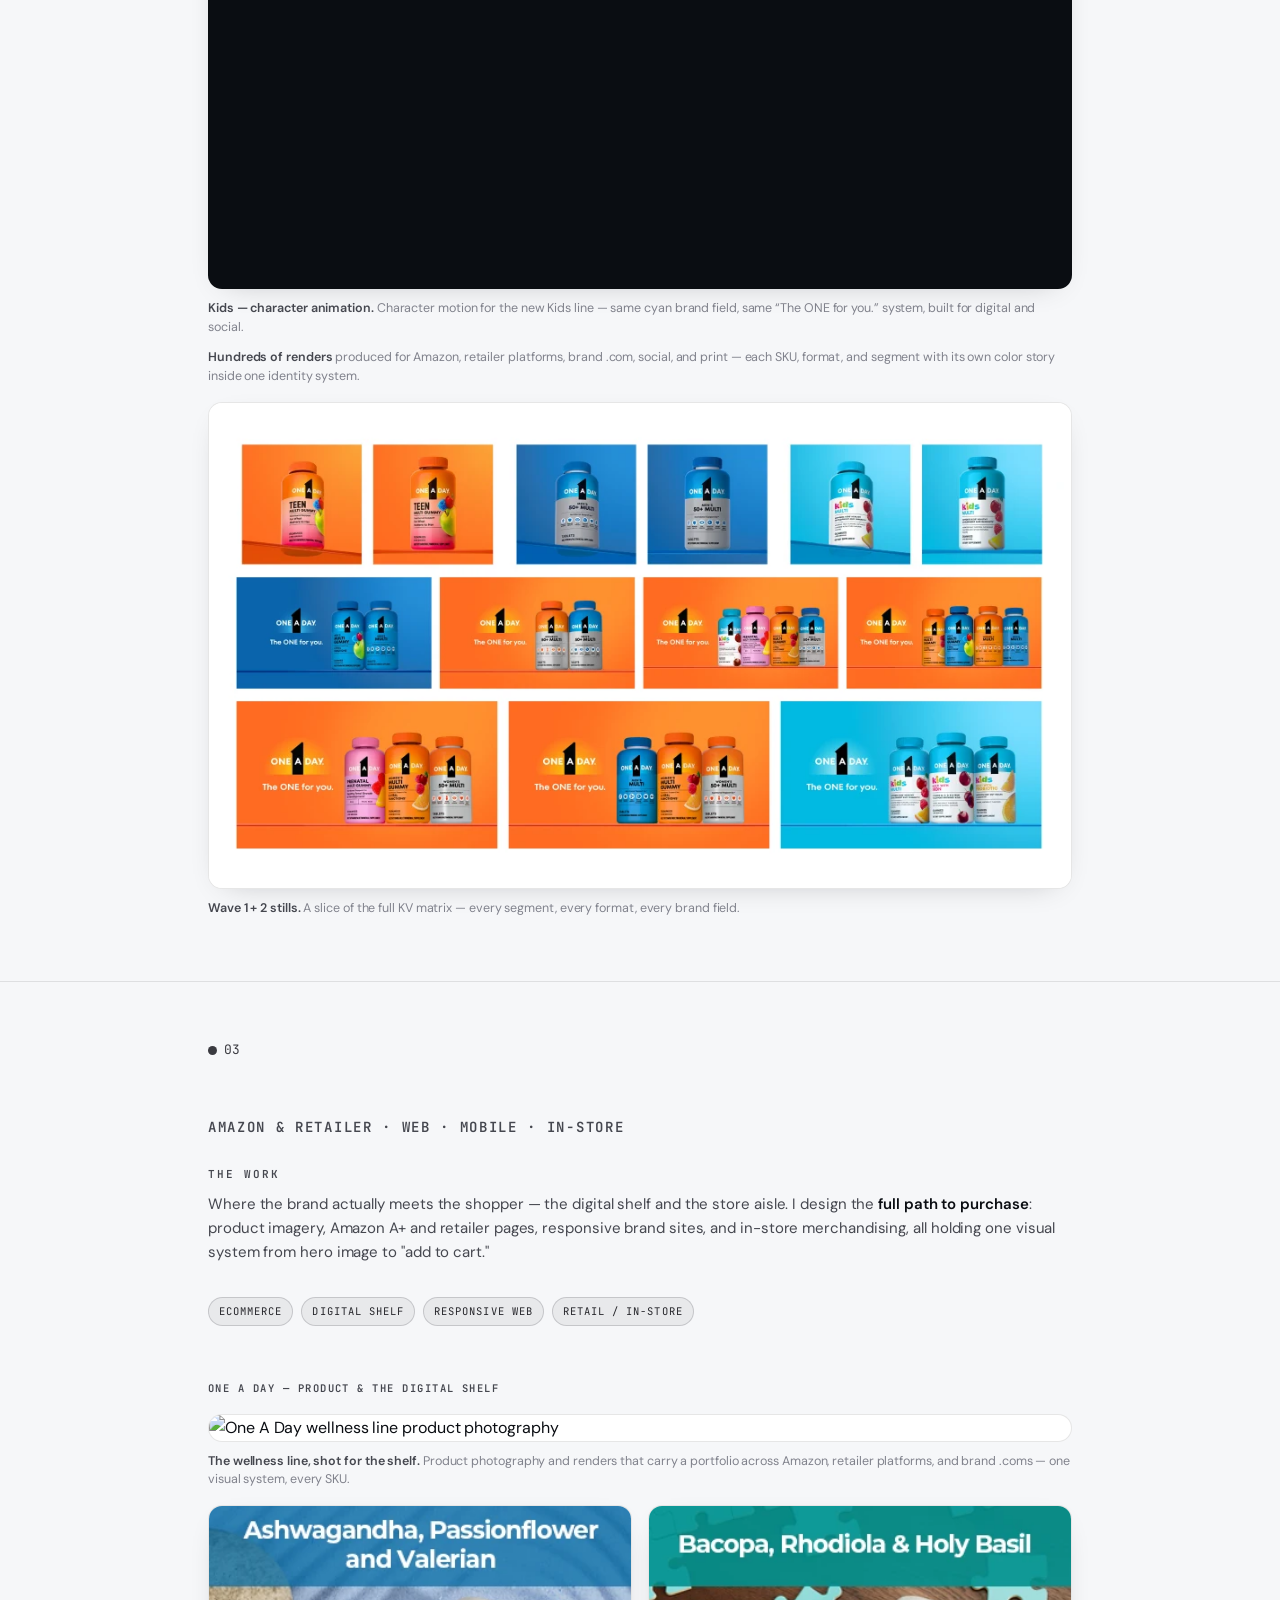
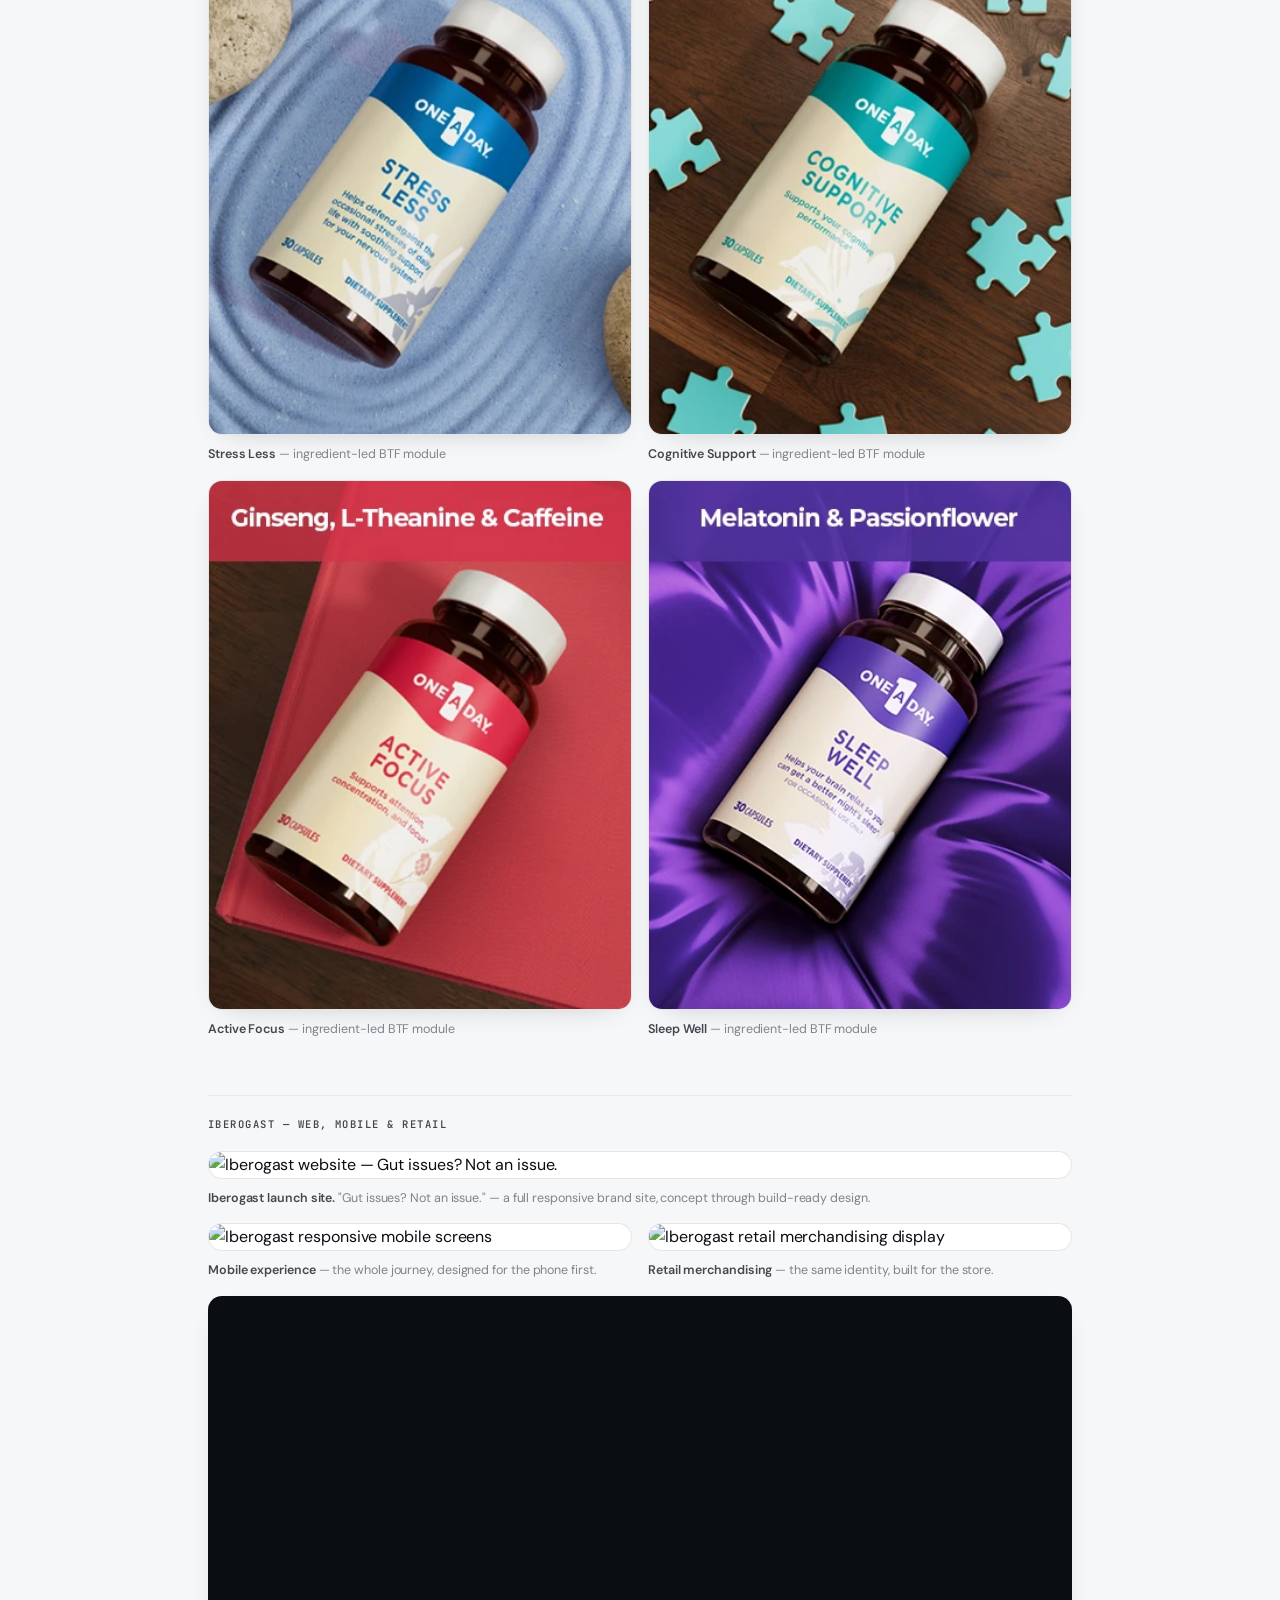
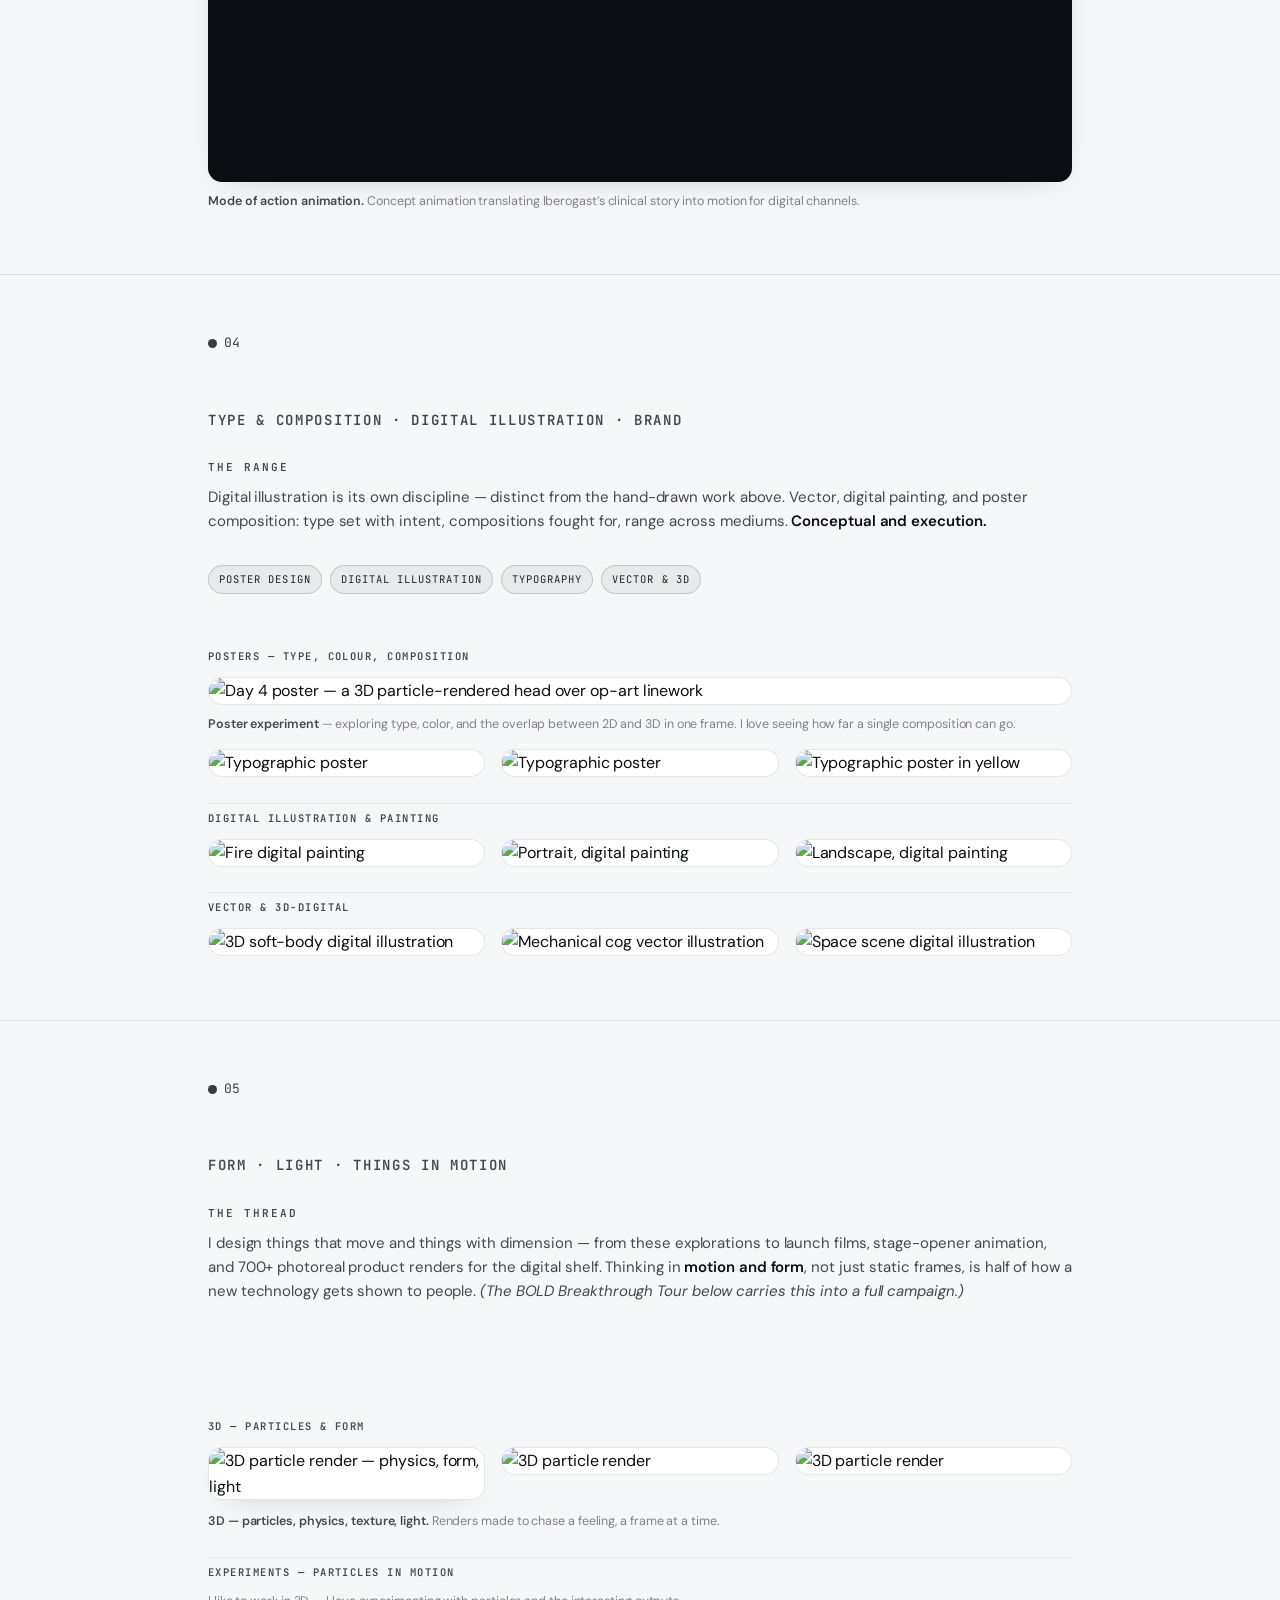
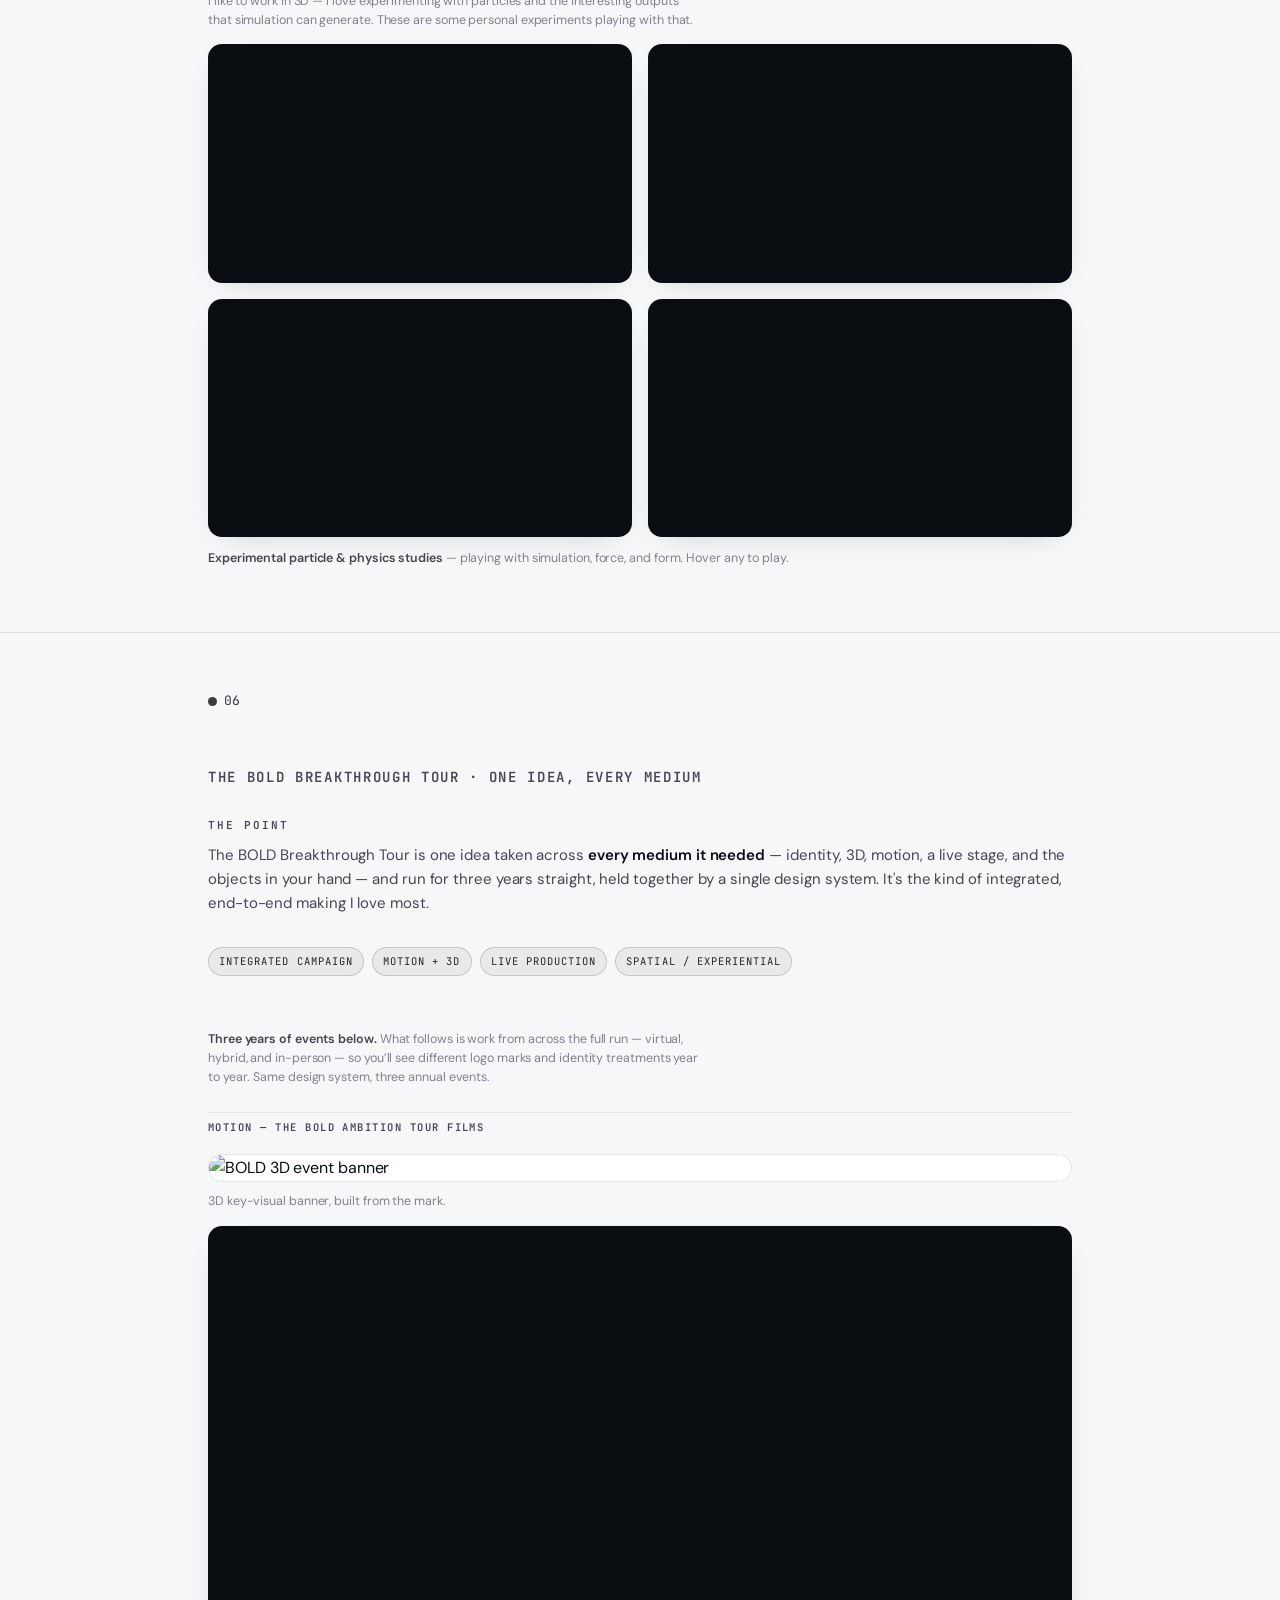
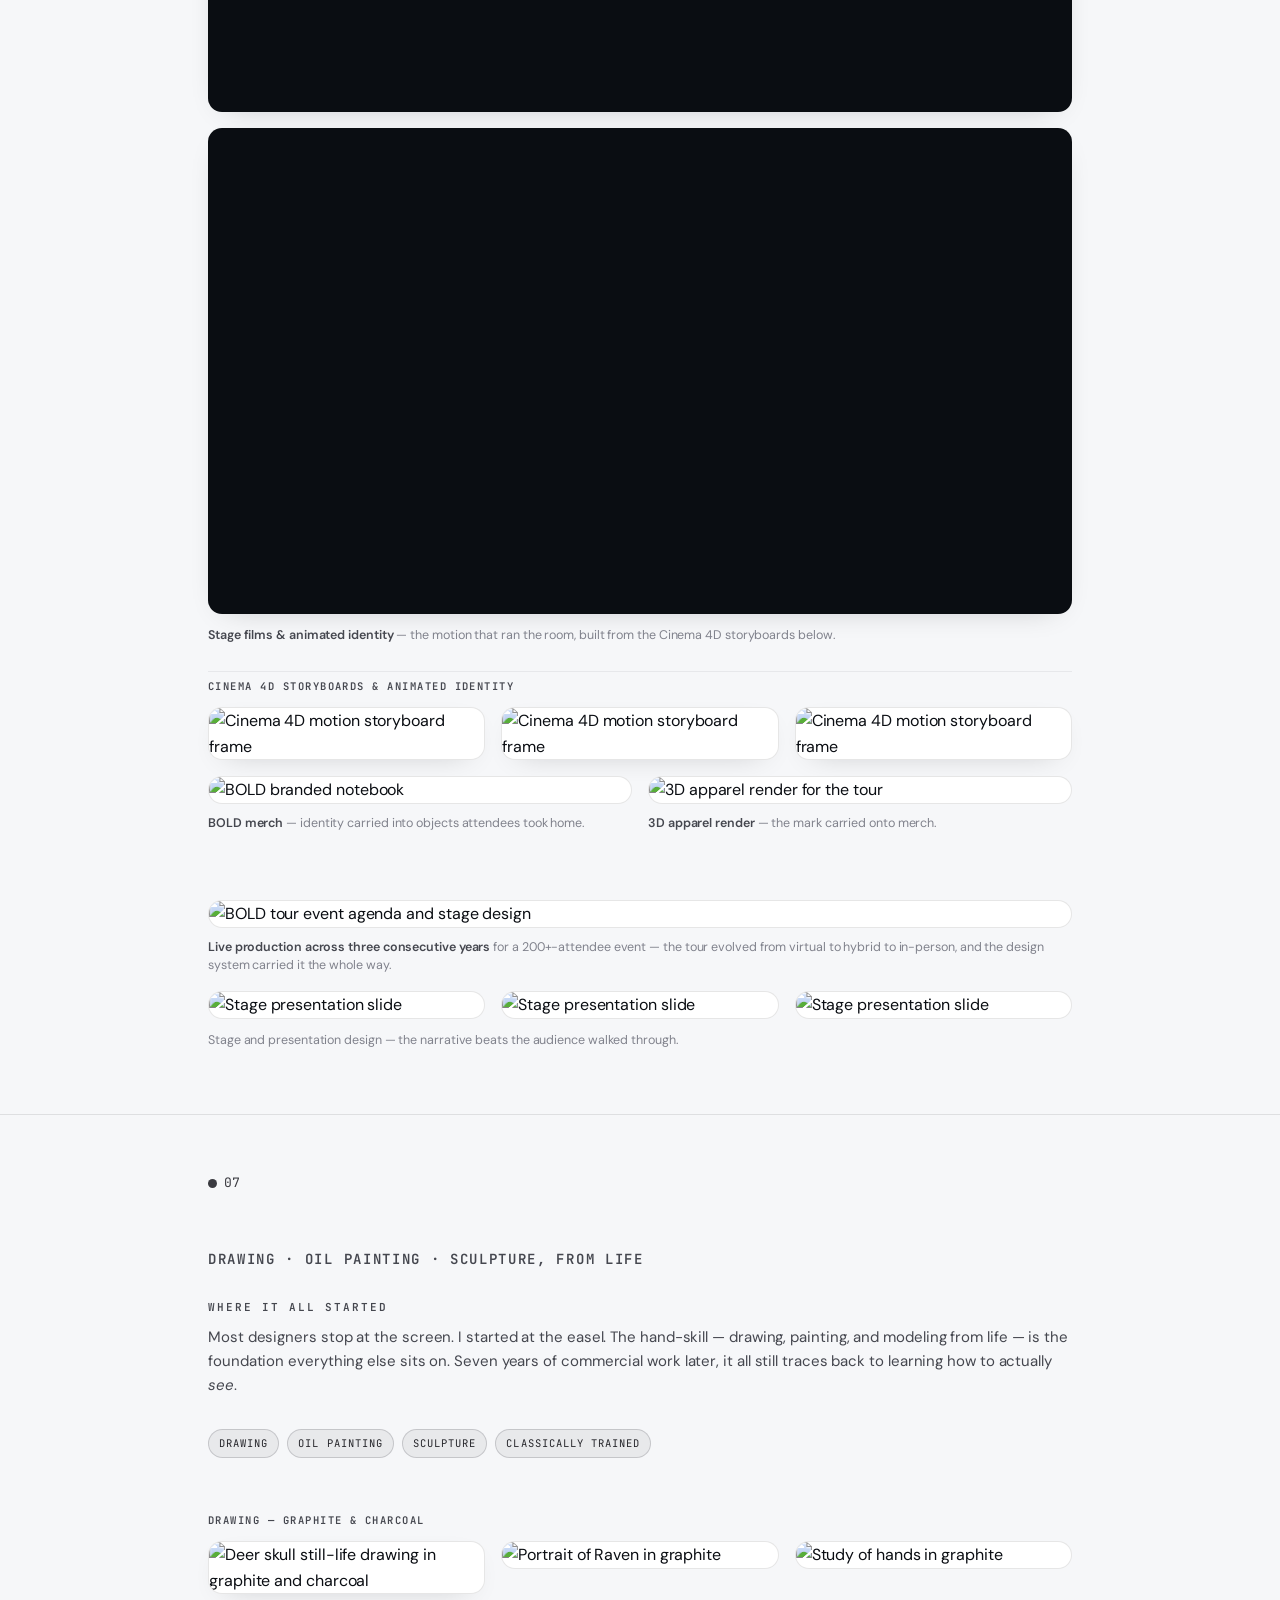
==== commit 4f4c6ec1: "Lead with AI work and add NACDS CreativeLab booth panels to the portfolio. Reorder sections and hero" ====
--- a/index.html
+++ b/index.html
@@ -263,11 +263,11 @@
   <div class="wrap">
     <a class="brand" href="/"><img class="logo" src="images/ms-logo-m.png" alt="" width="42" height="22"><span class="brand-name">Michael Scrivana</span></a>
     <div class="links">
+      <a class="case-link" href="#ai">AI</a>
       <a class="case-link" href="#campaign">Campaign</a>
       <a class="case-link" href="#commerce">Commerce</a>
       <a class="case-link" href="#poster">Poster</a>
       <a class="case-link" href="#motion">Motion</a>
-      <a class="case-link" href="#ai">AI</a>
       <a class="case-link" href="#experience">Live</a>
       <a class="case-link" href="#fineart">Art</a>
       <a class="resume" href="resume.html">Résumé</a>
@@ -285,8 +285,8 @@
     </h1>
     <p class="lede">For the last seven years I've been a brand designer, building brands across healthcare. But the making started at the easel and never stopped — drawing, painting, sculpture, digital art, 3D, motion, and lately AI. I build tools, wire pipelines, and make in my free time whenever I can — <span class="lede-tools">I love to learn and experiment.</span> What follows is a tour across those disciplines.</p>
     <figure class="hero-feature">
-      <img src="images/MIRAFAST.png" alt="MiraFAST multi-surface brand launch — packaging, digital, and retail">
-      <figcaption><strong>MiraLAX line launch — one idea across every surface.</strong> Brand identity, packaging, pouch-format innovation, ecommerce, and social, concepted to creative-lock in three-week sprints. 3rd fastest-scaling Digestive Health launch in five years — <strong>$48M combined retail sales</strong>.</figcaption>
+      <img src="images/creativelab-canvas-oad-kids.jpg" alt="Node-based React Flow canvas — brand data in, Gemini generation out">
+      <figcaption><strong>The system, not a prompt box.</strong> A node-based tool I built in React — brand data flows in, Gemini generates channel-ready lifestyle imagery out. Pack shots, colour systems, typography rules, and channel specs wired as structured data; designers compose the pipeline and get on-brand frames in minutes.</figcaption>
     </figure>
   </div>
 </header>
@@ -297,244 +297,11 @@
   </div>
 </section>
 
-<!-- 01 — CAMPAIGN AT SCALE -->
-<section class="case" id="campaign">
+<!-- 01 — AI AS A CREATIVE MEDIUM -->
+<section class="case" id="ai">
   <div class="wrap">
     <div class="case-head">
       <div class="case-num"><span class="tick" style="background:var(--accent)"></span>01</div>
-      <div>
-        <div class="case-title">Brand &amp; campaign</div>
-        <div class="case-sub">Integrated · brief to launch · at scale</div>
-      </div>
-    </div>
-    <div class="case-body">
-
-      <div class="block">
-        <div class="label mono">The work</div>
-        <p>I lead creative <strong>from the blank brief to launch</strong> — concepting the idea, art-directing the look, and driving it through to finished, channel-ready execution. Recent work includes the new One A Day brand identity (hundreds of KVs and photoreal renders) and MiraLAX line extensions — one idea carried across pack, film, social, retail, and web.</p>
-      </div>
-      <div class="block">
-        <div class="label mono">How I work</div>
-        <p>Side by side with marketers, insights, animators, ecomm, copywriters, and producers — I hold the through-line so one idea stays whole as it fans out across channels, markets, and a hundred deliverables.</p>
-      </div>
-      <div class="jd-tag">
-        <span>brief → launch</span><span>integrated campaign</span><span>cross-functional</span><span>concept + execution</span>
-      </div>
-
-      <div class="shots">
-        <figure class="wide">
-          <div class="video">
-            <iframe src="https://player.vimeo.com/video/1203666719?h=95c98f0ba1&amp;title=0&amp;byline=0&amp;portrait=0&amp;muted=1&amp;loop=1&amp;dnt=1" allow="autoplay; fullscreen; picture-in-picture" allowfullscreen title="One A Day Women&rsquo;s Multi Gummy brand animation"></iframe>
-          </div>
-          <figcaption><strong>One A Day — new brand identity.</strong> Women&rsquo;s Multi Gummy launch animation — part of the &ldquo;The ONE for you.&rdquo; system I led across the full portfolio. Hundreds of photoreal stills and motion assets for digital, print, and retail.</figcaption>
-        </figure>
-
-        <figure class="wide row-gap">
-          <img src="images/oad-new/oad-kv-lineup-orange.webp" alt="One A Day new brand identity — portfolio lineup key visual, The ONE for you">
-          <figcaption><strong>Portfolio lineup.</strong> Key visual system across Women&rsquo;s, Men&rsquo;s, Kids, Prenatal, and 50+ lines — one identity, every segment.</figcaption>
-        </figure>
-
-        <div class="lead-label">Wave 1 + 2 — key visuals by segment</div>
-        <div class="pair">
-          <figure>
-            <img src="images/oad-new/oad-kv-mens-blue.webp" alt="One A Day Men&rsquo;s Multi key visual — blue brand field">
-            <figcaption><strong>Men&rsquo;s.</strong> Gummy and tablet renders on the new blue brand field.</figcaption>
-          </figure>
-          <figure>
-            <img src="images/oad-new/oad-kv-kids-cyan.webp" alt="One A Day Kids Multi key visual — cyan brand field">
-            <figcaption><strong>Kids.</strong> Multi, Iron, and Probiotic gummies — three SKUs, one system.</figcaption>
-          </figure>
-        </div>
-        <div class="pair row-gap">
-          <figure>
-            <img src="images/oad-new/oad-kv-womens-lineup.webp" alt="One A Day Women&rsquo;s and Prenatal key visual">
-            <figcaption><strong>Women&rsquo;s &amp; Prenatal.</strong> Prenatal gummy, Women&rsquo;s gummy, and Women&rsquo;s 50+ tablet.</figcaption>
-          </figure>
-          <figure>
-            <img src="images/oad-new/oad-kv-gummy-tablet-lineup.webp" alt="One A Day gummy and tablet portfolio key visual">
-            <figcaption><strong>Gummy + tablet.</strong> The full format range on one orange brand field.</figcaption>
-          </figure>
-        </div>
-
-        <div class="lead-label">Photoreal product renders — digital &amp; print</div>
-        <div class="trio">
-          <figure><img src="images/oad-new/oad-product-teen-gummy.webp" alt="One A Day Teen Multi Gummy product render"><figcaption>Teen Multi Gummy</figcaption></figure>
-          <figure><img src="images/oad-new/oad-product-mens-50-tablet.webp" alt="One A Day Men&rsquo;s 50+ Multi tablet render"><figcaption>Men&rsquo;s 50+ Multi</figcaption></figure>
-          <figure><img src="images/oad-new/oad-product-kids-multi.webp" alt="One A Day Kids Multi gummy render"><figcaption>Kids Multi</figcaption></figure>
-        </div>
-
-        <figure class="wide row-gap">
-          <div class="video">
-            <iframe src="https://player.vimeo.com/video/1203666606?title=0&amp;byline=0&amp;portrait=0&amp;muted=1&amp;loop=1&amp;dnt=1" allow="autoplay; fullscreen; picture-in-picture" allowfullscreen title="One A Day Kids character animation"></iframe>
-          </div>
-          <figcaption><strong>Kids — character animation.</strong> Character motion for the new Kids line — same cyan brand field, same &ldquo;The ONE for you.&rdquo; system, built for digital and social.</figcaption>
-        </figure>
-
-        <p class="gallery-cap"><strong>Hundreds of renders</strong> produced for Amazon, retailer platforms, brand .com, social, and print — each SKU, format, and segment with its own color story inside one identity system.</p>
-
-        <figure class="wide row-gap">
-          <img src="images/oad-new/oad-wave-overview.webp" alt="One A Day Wave 1 and 2 stills overview — full key visual matrix">
-          <figcaption><strong>Wave 1 + 2 stills.</strong> A slice of the full KV matrix — every segment, every format, every brand field.</figcaption>
-        </figure>
-      </div>
-    </div>
-  </div>
-</section>
-
-<!-- 02 — ECOMMERCE & DIGITAL SHELF -->
-<section class="case" id="commerce">
-  <div class="wrap">
-    <div class="case-head">
-      <div class="case-num"><span class="tick" style="background:var(--accent)"></span>02</div>
-      <div>
-        <div class="case-title">Ecommerce &amp; the digital shelf</div>
-        <div class="case-sub">Amazon &amp; retailer · web · mobile · in-store</div>
-      </div>
-    </div>
-    <div class="case-body">
-
-      <div class="block full">
-        <div class="label mono">The work</div>
-        <p>Where the brand actually meets the shopper — the digital shelf and the store aisle. I design the <strong>full path to purchase</strong>: product imagery, Amazon A+ and retailer pages, responsive brand sites, and in-store merchandising, all holding one visual system from hero image to "add to cart."</p>
-      </div>
-      <div class="jd-tag">
-        <span>ecommerce</span><span>digital shelf</span><span>responsive web</span><span>retail / in-store</span>
-      </div>
-
-      <div class="shots">
-        <div class="lead-label">One A Day — product &amp; the digital shelf</div>
-        <figure class="wide">
-          <img src="images/HatchProductshot-1.webp" alt="One A Day wellness line product photography">
-          <figcaption><strong>The wellness line, shot for the shelf.</strong> Product photography and renders that carry a portfolio across Amazon, retailer platforms, and brand .coms — one visual system, every SKU.</figcaption>
-        </figure>
-        <div class="pair row-gap">
-          <figure><img src="images/BTFStress.webp" alt="One A Day Stress Less — Ashwagandha, Passionflower and Valerian"><figcaption><strong>Stress Less</strong> — ingredient-led BTF module</figcaption></figure>
-          <figure><img src="images/BTFCognitive.webp" alt="One A Day Cognitive Support — Bacopa, Rhodiola and Holy Basil"><figcaption><strong>Cognitive Support</strong> — ingredient-led BTF module</figcaption></figure>
-        </div>
-        <div class="pair row-gap">
-          <figure><img src="images/BTFFocus.webp" alt="One A Day Active Focus — Ginseng, L-Theanine and Caffeine"><figcaption><strong>Active Focus</strong> — ingredient-led BTF module</figcaption></figure>
-          <figure><img src="images/BTFSleep.webp" alt="One A Day Sleep Well — Melatonin and Passionflower"><figcaption><strong>Sleep Well</strong> — ingredient-led BTF module</figcaption></figure>
-        </div>
-
-        <div class="lead-label lead-label--break" id="iberogast" style="scroll-margin-top:72px">Iberogast — web, mobile &amp; retail</div>
-        <figure class="wide">
-          <img src="images/IB-web-overview.webp" alt="Iberogast website — Gut issues? Not an issue.">
-          <figcaption><strong>Iberogast launch site.</strong> "Gut issues? Not an issue." — a full responsive brand site, concept through build-ready design.</figcaption>
-        </figure>
-        <div class="pair row-gap">
-          <figure><img src="images/Mobile-mock1.webp" alt="Iberogast responsive mobile screens"><figcaption><strong>Mobile experience</strong> — the whole journey, designed for the phone first.</figcaption></figure>
-          <figure><img src="images/IB-VizMerch-1.webp" alt="Iberogast retail merchandising display"><figcaption><strong>Retail merchandising</strong> — the same identity, built for the store.</figcaption></figure>
-        </div>
-        <figure class="wide row-gap">
-          <div class="video">
-            <iframe src="https://player.vimeo.com/video/885171321?h=57569bab95&amp;title=0&amp;byline=0&amp;portrait=0&amp;muted=1&amp;dnt=1" allow="autoplay; fullscreen; picture-in-picture" allowfullscreen title="Iberogast mode of action animation concept"></iframe>
-          </div>
-          <figcaption><strong>Mode of action animation.</strong> Concept animation translating Iberogast&rsquo;s clinical story into motion for digital channels.</figcaption>
-        </figure>
-      </div>
-    </div>
-  </div>
-</section>
-
-<!-- 03 — POSTER & ILLUSTRATION -->
-<section class="case" id="poster">
-  <div class="wrap">
-    <div class="case-head">
-      <div class="case-num"><span class="tick" style="background:var(--accent)"></span>03</div>
-      <div>
-        <div class="case-title">Poster &amp; illustration</div>
-        <div class="case-sub">Type &amp; composition · digital illustration · brand</div>
-      </div>
-    </div>
-    <div class="case-body">
-
-      <div class="block full">
-        <div class="label mono">The range</div>
-        <p>Digital illustration is its own discipline — distinct from the hand-drawn work above. Vector, digital painting, and poster composition: type set with intent, compositions fought for, range across mediums. <strong>Conceptual and execution.</strong></p>
-      </div>
-      <div class="jd-tag">
-        <span>poster design</span><span>digital illustration</span><span>typography</span><span>vector &amp; 3D</span>
-      </div>
-
-      <div class="shots">
-        <div class="lead-label">Posters — type, colour, composition</div>
-        <figure>
-          <img src="images/poster005.webp" alt="Day 4 poster — a 3D particle-rendered head over op-art linework">
-          <figcaption><strong>Poster experiment</strong> — exploring type, color, and the overlap between 2D and 3D in one frame. I love seeing how far a single composition can go.</figcaption>
-        </figure>
-        <div class="trio row-gap">
-          <figure><img src="images/poster001.webp" alt="Typographic poster"></figure>
-          <figure><img src="images/poster004.webp" alt="Typographic poster"></figure>
-          <figure><img src="images/yellowposter-thumb.webp" alt="Typographic poster in yellow"></figure>
-        </div>
-
-        <div class="lead-label">Digital illustration &amp; painting</div>
-        <div class="trio">
-          <figure><img src="images/fire01.webp" alt="Fire digital painting"></figure>
-          <figure><img src="images/2020_jillpainting.webp" alt="Portrait, digital painting"></figure>
-          <figure><img src="images/landscape.webp" alt="Landscape, digital painting"></figure>
-        </div>
-
-        <div class="lead-label">Vector &amp; 3D-digital</div>
-        <div class="trio">
-          <figure><img src="images/softbody.webp" alt="3D soft-body digital illustration"></figure>
-          <figure><img src="images/cog1.webp" alt="Mechanical cog vector illustration"></figure>
-          <figure><img src="images/space-banner1.jpg" alt="Space scene digital illustration"></figure>
-        </div>
-
-      </div>
-    </div>
-  </div>
-</section>
-
-<!-- 04 — 3D & MOTION -->
-<section class="case" id="motion">
-  <div class="wrap">
-    <div class="case-head">
-      <div class="case-num"><span class="tick" style="background:var(--accent)"></span>04</div>
-      <div>
-        <div class="case-title">3D &amp; motion</div>
-        <div class="case-sub">Form · light · things in motion</div>
-      </div>
-    </div>
-    <div class="case-body">
-
-      <div class="block full">
-        <div class="label mono">The thread</div>
-        <p>I design things that move and things with dimension — from these explorations to launch films, stage-opener animation, and 700+ photoreal product renders for the digital shelf. Thinking in <strong>motion and form</strong>, not just static frames, is half of how a new technology gets shown to people. <em>(The BOLD Breakthrough Tour below carries this into a full campaign.)</em></p>
-      </div>
-      <div class="jd-tag">
-        <span>3D rendering</span><span>motion design</span><span>animation</span><span>generative media</span>
-      </div>
-
-      <div class="shots">
-        <div class="lead-label">3D — particles &amp; form</div>
-        <div class="trio">
-          <figure><img src="images/particle017-main.webp" alt="3D particle render — physics, form, light"></figure>
-          <figure><img src="images/particle006-thumb.webp" alt="3D particle render"></figure>
-          <figure><img src="images/particle026-thumb.webp" alt="3D particle render"></figure>
-        </div>
-        <figcaption style="margin-top:12px;"><strong>3D — particles, physics, texture, light.</strong> Renders made to chase a feeling, a frame at a time.</figcaption>
-
-        <div class="lead-label">Experiments — particles in motion</div>
-        <p class="gallery-cap gallery-lead">I like to work in 3D — I love experimenting with particles and the interesting outputs that simulation can generate. These are some personal experiments playing with that.</p>
-        <div class="video-pair">
-          <div class="video"><iframe src="https://player.vimeo.com/video/885181792?title=0&amp;byline=0&amp;portrait=0&amp;muted=1&amp;loop=1&amp;dnt=1" allow="autoplay; fullscreen; picture-in-picture" allowfullscreen title="Particle experiment — cell"></iframe></div>
-          <div class="video"><iframe src="https://player.vimeo.com/video/885189992?title=0&amp;byline=0&amp;portrait=0&amp;muted=1&amp;loop=1&amp;dnt=1" allow="autoplay; fullscreen; picture-in-picture" allowfullscreen title="Particle experiment — atom"></iframe></div>
-          <div class="video"><iframe src="https://player.vimeo.com/video/885190039?title=0&amp;byline=0&amp;portrait=0&amp;muted=1&amp;loop=1&amp;dnt=1" allow="autoplay; fullscreen; picture-in-picture" allowfullscreen title="Particle experiment — assemble"></iframe></div>
-          <div class="video"><iframe src="https://player.vimeo.com/video/885182010?title=0&amp;byline=0&amp;portrait=0&amp;muted=1&amp;loop=1&amp;dnt=1" allow="autoplay; fullscreen; picture-in-picture" allowfullscreen title="Particle experiment — gold landscape"></iframe></div>
-        </div>
-        <p class="gallery-cap"><strong>Experimental particle &amp; physics studies</strong> — playing with simulation, force, and form. Hover any to play.</p>
-      </div>
-    </div>
-  </div>
-</section>
-
-<!-- 05 — AI AS A CREATIVE MEDIUM -->
-<section class="case" id="ai">
-  <div class="wrap">
-    <div class="case-head">
-      <div class="case-num"><span class="tick" style="background:var(--accent)"></span>05</div>
       <div>
         <div class="case-title">AI as a creative medium</div>
         <div class="case-sub">Pushing what the tools can do · built in code</div>
@@ -564,12 +331,25 @@
           <img src="images/creativelab-oad-kids-hero.jpg" alt="Channel-ready One A Day Kids lifestyle hero generated from brand data with Gemini">
           <figcaption><strong>Branded lifestyle, channel-ready</strong> — a One A Day Kids hero built from the brand's own pack and colour system. Nothing photographed; Gemini generated the scene from structured brand data in minutes.</figcaption>
         </figure>
+
+        <div class="lead-label">Act two — client output · NACDS 2026 booth panels</div>
+        <p class="gallery-cap gallery-lead">The same pipeline, at trade-show scale — lifestyle panels and close-up heroes generated through CreativeLab for One A Day&rsquo;s NACDS booth. Pack reference, brand colours, and segment briefs in; booth-ready environmental graphics out. Every frame below is Gemini output from structured brand data, not photography.</p>
         <figure class="wide">
-          <img src="images/creativelab-claritin-lifestyle.jpg" alt="Claritin seasonal lifestyle scene generated from pack and brand colours with Gemini">
-          <figcaption><strong>Seasonal lifestyle from brand data</strong> — Claritin's pack, palette, and brand rules in; an on-brand seasonal scene out. Same pipeline, different SKU — lifestyle imagery that stays inside the brand system.</figcaption>
-        </figure>
-
-        <div class="lead-label">Act two — exploring with the tools · product visualization</div>
+          <img src="images/nacds-gen/NACDS_BoothPanel_OAD_TeenHer_Breakfast_v2.jpg" alt="One A Day Teen Her — AI-generated breakfast lifestyle panel for NACDS booth">
+          <figcaption><strong>Teen Her · breakfast.</strong> Lifestyle panel — Teen Multi Gummy, morning kitchen scene.</figcaption>
+        </figure>
+        <div class="pair row-gap">
+          <figure>
+            <img src="images/nacds-gen/NACDS_CloseupHero_WomensMulti_Kitchen_v1.jpg" alt="One A Day Women&rsquo;s Multi Gummy — AI-generated kitchen close-up for NACDS booth">
+            <figcaption><strong>Women&rsquo;s Multi Gummy · kitchen.</strong> Close-up hero — gummy line, morning routine.</figcaption>
+          </figure>
+          <figure>
+            <img src="images/nacds-gen/NACDS_BoothPanel_OAD_50Plus_CloseupKitchen_v1.jpg" alt="One A Day Men&rsquo;s 50+ — AI-generated kitchen close-up for NACDS booth">
+            <figcaption><strong>Men&rsquo;s 50+ · kitchen.</strong> Close-up hero — pack-forward, segment-specific scene.</figcaption>
+          </figure>
+        </div>
+
+        <div class="lead-label">Act three — exploring with the tools · product visualization</div>
         <div class="gallery-strip">
           <figure><img src="images/Product-MJ001.webp" alt="Generative product render"></figure>
           <figure><img src="images/Product-MJ002.webp" alt="Generative product render"></figure>
@@ -607,6 +387,239 @@
           <figure><img src="images/Lucid-MJ008.webp" alt="Generative lucid science visual"></figure>
         </div>
         <p class="gallery-cap"><strong>Science visuals</strong> — micro-cellular and abstract imagery from a decade designing in healthcare; the kind of generative work few portfolios can show.</p>
+      </div>
+    </div>
+  </div>
+</section>
+
+<!-- 02 — CAMPAIGN AT SCALE -->
+<section class="case" id="campaign">
+  <div class="wrap">
+    <div class="case-head">
+      <div class="case-num"><span class="tick" style="background:var(--accent)"></span>02</div>
+      <div>
+        <div class="case-title">Brand &amp; campaign</div>
+        <div class="case-sub">Integrated · brief to launch · at scale</div>
+      </div>
+    </div>
+    <div class="case-body">
+
+      <div class="block">
+        <div class="label mono">The work</div>
+        <p>I lead creative <strong>from the blank brief to launch</strong> — concepting the idea, art-directing the look, and driving it through to finished, channel-ready execution. Recent work includes the new One A Day brand identity (hundreds of KVs and photoreal renders) and MiraLAX line extensions — one idea carried across pack, film, social, retail, and web.</p>
+      </div>
+      <div class="block">
+        <div class="label mono">How I work</div>
+        <p>Side by side with marketers, insights, animators, ecomm, copywriters, and producers — I hold the through-line so one idea stays whole as it fans out across channels, markets, and a hundred deliverables.</p>
+      </div>
+      <div class="jd-tag">
+        <span>brief → launch</span><span>integrated campaign</span><span>cross-functional</span><span>concept + execution</span>
+      </div>
+
+      <div class="shots">
+        <figure class="wide">
+          <div class="video">
+            <iframe src="https://player.vimeo.com/video/1203666719?h=95c98f0ba1&amp;title=0&amp;byline=0&amp;portrait=0&amp;muted=1&amp;loop=1&amp;dnt=1" allow="autoplay; fullscreen; picture-in-picture" allowfullscreen title="One A Day Women&rsquo;s Multi Gummy brand animation"></iframe>
+          </div>
+          <figcaption><strong>One A Day — new brand identity.</strong> Women&rsquo;s Multi Gummy launch animation — part of the &ldquo;The ONE for you.&rdquo; system I led across the full portfolio. Hundreds of photoreal stills and motion assets for digital, print, and retail.</figcaption>
+        </figure>
+
+        <figure class="wide row-gap">
+          <img src="images/oad-new/oad-kv-lineup-orange.webp" alt="One A Day new brand identity — portfolio lineup key visual, The ONE for you">
+          <figcaption><strong>Portfolio lineup.</strong> Key visual system across Women&rsquo;s, Men&rsquo;s, Kids, Prenatal, and 50+ lines — one identity, every segment.</figcaption>
+        </figure>
+
+        <div class="lead-label">Wave 1 + 2 — key visuals by segment</div>
+        <div class="pair">
+          <figure>
+            <img src="images/oad-new/oad-kv-mens-blue.webp" alt="One A Day Men&rsquo;s Multi key visual — blue brand field">
+            <figcaption><strong>Men&rsquo;s.</strong> Gummy and tablet renders on the new blue brand field.</figcaption>
+          </figure>
+          <figure>
+            <img src="images/oad-new/oad-kv-kids-cyan.webp" alt="One A Day Kids Multi key visual — cyan brand field">
+            <figcaption><strong>Kids.</strong> Multi, Iron, and Probiotic gummies — three SKUs, one system.</figcaption>
+          </figure>
+        </div>
+        <div class="pair row-gap">
+          <figure>
+            <img src="images/oad-new/oad-kv-womens-lineup.webp" alt="One A Day Women&rsquo;s and Prenatal key visual">
+            <figcaption><strong>Women&rsquo;s &amp; Prenatal.</strong> Prenatal gummy, Women&rsquo;s gummy, and Women&rsquo;s 50+ tablet.</figcaption>
+          </figure>
+          <figure>
+            <img src="images/oad-new/oad-kv-gummy-tablet-lineup.webp" alt="One A Day gummy and tablet portfolio key visual">
+            <figcaption><strong>Gummy + tablet.</strong> The full format range on one orange brand field.</figcaption>
+          </figure>
+        </div>
+
+        <div class="lead-label">Photoreal product renders — digital &amp; print</div>
+        <div class="trio">
+          <figure><img src="images/oad-new/oad-product-teen-gummy.webp" alt="One A Day Teen Multi Gummy product render"><figcaption>Teen Multi Gummy</figcaption></figure>
+          <figure><img src="images/oad-new/oad-product-mens-50-tablet.webp" alt="One A Day Men&rsquo;s 50+ Multi tablet render"><figcaption>Men&rsquo;s 50+ Multi</figcaption></figure>
+          <figure><img src="images/oad-new/oad-product-kids-multi.webp" alt="One A Day Kids Multi gummy render"><figcaption>Kids Multi</figcaption></figure>
+        </div>
+
+        <figure class="wide row-gap">
+          <div class="video">
+            <iframe src="https://player.vimeo.com/video/1203666606?title=0&amp;byline=0&amp;portrait=0&amp;muted=1&amp;loop=1&amp;dnt=1" allow="autoplay; fullscreen; picture-in-picture" allowfullscreen title="One A Day Kids character animation"></iframe>
+          </div>
+          <figcaption><strong>Kids — character animation.</strong> Character motion for the new Kids line — same cyan brand field, same &ldquo;The ONE for you.&rdquo; system, built for digital and social.</figcaption>
+        </figure>
+
+        <p class="gallery-cap"><strong>Hundreds of renders</strong> produced for Amazon, retailer platforms, brand .com, social, and print — each SKU, format, and segment with its own color story inside one identity system.</p>
+
+        <figure class="wide row-gap">
+          <img src="images/oad-new/oad-wave-overview.webp" alt="One A Day Wave 1 and 2 stills overview — full key visual matrix">
+          <figcaption><strong>Wave 1 + 2 stills.</strong> A slice of the full KV matrix — every segment, every format, every brand field.</figcaption>
+        </figure>
+      </div>
+    </div>
+  </div>
+</section>
+
+<!-- 03 — ECOMMERCE & DIGITAL SHELF -->
+<section class="case" id="commerce">
+  <div class="wrap">
+    <div class="case-head">
+      <div class="case-num"><span class="tick" style="background:var(--accent)"></span>03</div>
+      <div>
+        <div class="case-title">Ecommerce &amp; the digital shelf</div>
+        <div class="case-sub">Amazon &amp; retailer · web · mobile · in-store</div>
+      </div>
+    </div>
+    <div class="case-body">
+
+      <div class="block full">
+        <div class="label mono">The work</div>
+        <p>Where the brand actually meets the shopper — the digital shelf and the store aisle. I design the <strong>full path to purchase</strong>: product imagery, Amazon A+ and retailer pages, responsive brand sites, and in-store merchandising, all holding one visual system from hero image to "add to cart."</p>
+      </div>
+      <div class="jd-tag">
+        <span>ecommerce</span><span>digital shelf</span><span>responsive web</span><span>retail / in-store</span>
+      </div>
+
+      <div class="shots">
+        <div class="lead-label">One A Day — product &amp; the digital shelf</div>
+        <figure class="wide">
+          <img src="images/HatchProductshot-1.webp" alt="One A Day wellness line product photography">
+          <figcaption><strong>The wellness line, shot for the shelf.</strong> Product photography and renders that carry a portfolio across Amazon, retailer platforms, and brand .coms — one visual system, every SKU.</figcaption>
+        </figure>
+        <div class="pair row-gap">
+          <figure><img src="images/BTFStress.webp" alt="One A Day Stress Less — Ashwagandha, Passionflower and Valerian"><figcaption><strong>Stress Less</strong> — ingredient-led BTF module</figcaption></figure>
+          <figure><img src="images/BTFCognitive.webp" alt="One A Day Cognitive Support — Bacopa, Rhodiola and Holy Basil"><figcaption><strong>Cognitive Support</strong> — ingredient-led BTF module</figcaption></figure>
+        </div>
+        <div class="pair row-gap">
+          <figure><img src="images/BTFFocus.webp" alt="One A Day Active Focus — Ginseng, L-Theanine and Caffeine"><figcaption><strong>Active Focus</strong> — ingredient-led BTF module</figcaption></figure>
+          <figure><img src="images/BTFSleep.webp" alt="One A Day Sleep Well — Melatonin and Passionflower"><figcaption><strong>Sleep Well</strong> — ingredient-led BTF module</figcaption></figure>
+        </div>
+
+        <div class="lead-label lead-label--break" id="iberogast" style="scroll-margin-top:72px">Iberogast — web, mobile &amp; retail</div>
+        <figure class="wide">
+          <img src="images/IB-web-overview.webp" alt="Iberogast website — Gut issues? Not an issue.">
+          <figcaption><strong>Iberogast launch site.</strong> "Gut issues? Not an issue." — a full responsive brand site, concept through build-ready design.</figcaption>
+        </figure>
+        <div class="pair row-gap">
+          <figure><img src="images/Mobile-mock1.webp" alt="Iberogast responsive mobile screens"><figcaption><strong>Mobile experience</strong> — the whole journey, designed for the phone first.</figcaption></figure>
+          <figure><img src="images/IB-VizMerch-1.webp" alt="Iberogast retail merchandising display"><figcaption><strong>Retail merchandising</strong> — the same identity, built for the store.</figcaption></figure>
+        </div>
+        <figure class="wide row-gap">
+          <div class="video">
+            <iframe src="https://player.vimeo.com/video/885171321?h=57569bab95&amp;title=0&amp;byline=0&amp;portrait=0&amp;muted=1&amp;dnt=1" allow="autoplay; fullscreen; picture-in-picture" allowfullscreen title="Iberogast mode of action animation concept"></iframe>
+          </div>
+          <figcaption><strong>Mode of action animation.</strong> Concept animation translating Iberogast&rsquo;s clinical story into motion for digital channels.</figcaption>
+        </figure>
+      </div>
+    </div>
+  </div>
+</section>
+
+<!-- 04 — POSTER & ILLUSTRATION -->
+<section class="case" id="poster">
+  <div class="wrap">
+    <div class="case-head">
+      <div class="case-num"><span class="tick" style="background:var(--accent)"></span>04</div>
+      <div>
+        <div class="case-title">Poster &amp; illustration</div>
+        <div class="case-sub">Type &amp; composition · digital illustration · brand</div>
+      </div>
+    </div>
+    <div class="case-body">
+
+      <div class="block full">
+        <div class="label mono">The range</div>
+        <p>Digital illustration is its own discipline — distinct from the hand-drawn work above. Vector, digital painting, and poster composition: type set with intent, compositions fought for, range across mediums. <strong>Conceptual and execution.</strong></p>
+      </div>
+      <div class="jd-tag">
+        <span>poster design</span><span>digital illustration</span><span>typography</span><span>vector &amp; 3D</span>
+      </div>
+
+      <div class="shots">
+        <div class="lead-label">Posters — type, colour, composition</div>
+        <figure>
+          <img src="images/poster005.webp" alt="Day 4 poster — a 3D particle-rendered head over op-art linework">
+          <figcaption><strong>Poster experiment</strong> — exploring type, color, and the overlap between 2D and 3D in one frame. I love seeing how far a single composition can go.</figcaption>
+        </figure>
+        <div class="trio row-gap">
+          <figure><img src="images/poster001.webp" alt="Typographic poster"></figure>
+          <figure><img src="images/poster004.webp" alt="Typographic poster"></figure>
+          <figure><img src="images/yellowposter-thumb.webp" alt="Typographic poster in yellow"></figure>
+        </div>
+
+        <div class="lead-label">Digital illustration &amp; painting</div>
+        <div class="trio">
+          <figure><img src="images/fire01.webp" alt="Fire digital painting"></figure>
+          <figure><img src="images/2020_jillpainting.webp" alt="Portrait, digital painting"></figure>
+          <figure><img src="images/landscape.webp" alt="Landscape, digital painting"></figure>
+        </div>
+
+        <div class="lead-label">Vector &amp; 3D-digital</div>
+        <div class="trio">
+          <figure><img src="images/softbody.webp" alt="3D soft-body digital illustration"></figure>
+          <figure><img src="images/cog1.webp" alt="Mechanical cog vector illustration"></figure>
+          <figure><img src="images/space-banner1.jpg" alt="Space scene digital illustration"></figure>
+        </div>
+
+      </div>
+    </div>
+  </div>
+</section>
+
+<!-- 05 — 3D & MOTION -->
+<section class="case" id="motion">
+  <div class="wrap">
+    <div class="case-head">
+      <div class="case-num"><span class="tick" style="background:var(--accent)"></span>05</div>
+      <div>
+        <div class="case-title">3D &amp; motion</div>
+        <div class="case-sub">Form · light · things in motion</div>
+      </div>
+    </div>
+    <div class="case-body">
+
+      <div class="block full">
+        <div class="label mono">The thread</div>
+        <p>I design things that move and things with dimension — from these explorations to launch films, stage-opener animation, and 700+ photoreal product renders for the digital shelf. Thinking in <strong>motion and form</strong>, not just static frames, is half of how a new technology gets shown to people. <em>(The BOLD Breakthrough Tour below carries this into a full campaign.)</em></p>
+      </div>
+      <div class="jd-tag">
+        <span>3D rendering</span><span>motion design</span><span>animation</span><span>generative media</span>
+      </div>
+
+      <div class="shots">
+        <div class="lead-label">3D — particles &amp; form</div>
+        <div class="trio">
+          <figure><img src="images/particle017-main.webp" alt="3D particle render — physics, form, light"></figure>
+          <figure><img src="images/particle006-thumb.webp" alt="3D particle render"></figure>
+          <figure><img src="images/particle026-thumb.webp" alt="3D particle render"></figure>
+        </div>
+        <figcaption style="margin-top:12px;"><strong>3D — particles, physics, texture, light.</strong> Renders made to chase a feeling, a frame at a time.</figcaption>
+
+        <div class="lead-label">Experiments — particles in motion</div>
+        <p class="gallery-cap gallery-lead">I like to work in 3D — I love experimenting with particles and the interesting outputs that simulation can generate. These are some personal experiments playing with that.</p>
+        <div class="video-pair">
+          <div class="video"><iframe src="https://player.vimeo.com/video/885181792?title=0&amp;byline=0&amp;portrait=0&amp;muted=1&amp;loop=1&amp;dnt=1" allow="autoplay; fullscreen; picture-in-picture" allowfullscreen title="Particle experiment — cell"></iframe></div>
+          <div class="video"><iframe src="https://player.vimeo.com/video/885189992?title=0&amp;byline=0&amp;portrait=0&amp;muted=1&amp;loop=1&amp;dnt=1" allow="autoplay; fullscreen; picture-in-picture" allowfullscreen title="Particle experiment — atom"></iframe></div>
+          <div class="video"><iframe src="https://player.vimeo.com/video/885190039?title=0&amp;byline=0&amp;portrait=0&amp;muted=1&amp;loop=1&amp;dnt=1" allow="autoplay; fullscreen; picture-in-picture" allowfullscreen title="Particle experiment — assemble"></iframe></div>
+          <div class="video"><iframe src="https://player.vimeo.com/video/885182010?title=0&amp;byline=0&amp;portrait=0&amp;muted=1&amp;loop=1&amp;dnt=1" allow="autoplay; fullscreen; picture-in-picture" allowfullscreen title="Particle experiment — gold landscape"></iframe></div>
+        </div>
+        <p class="gallery-cap"><strong>Experimental particle &amp; physics studies</strong> — playing with simulation, force, and form. Hover any to play.</p>
       </div>
     </div>
   </div>
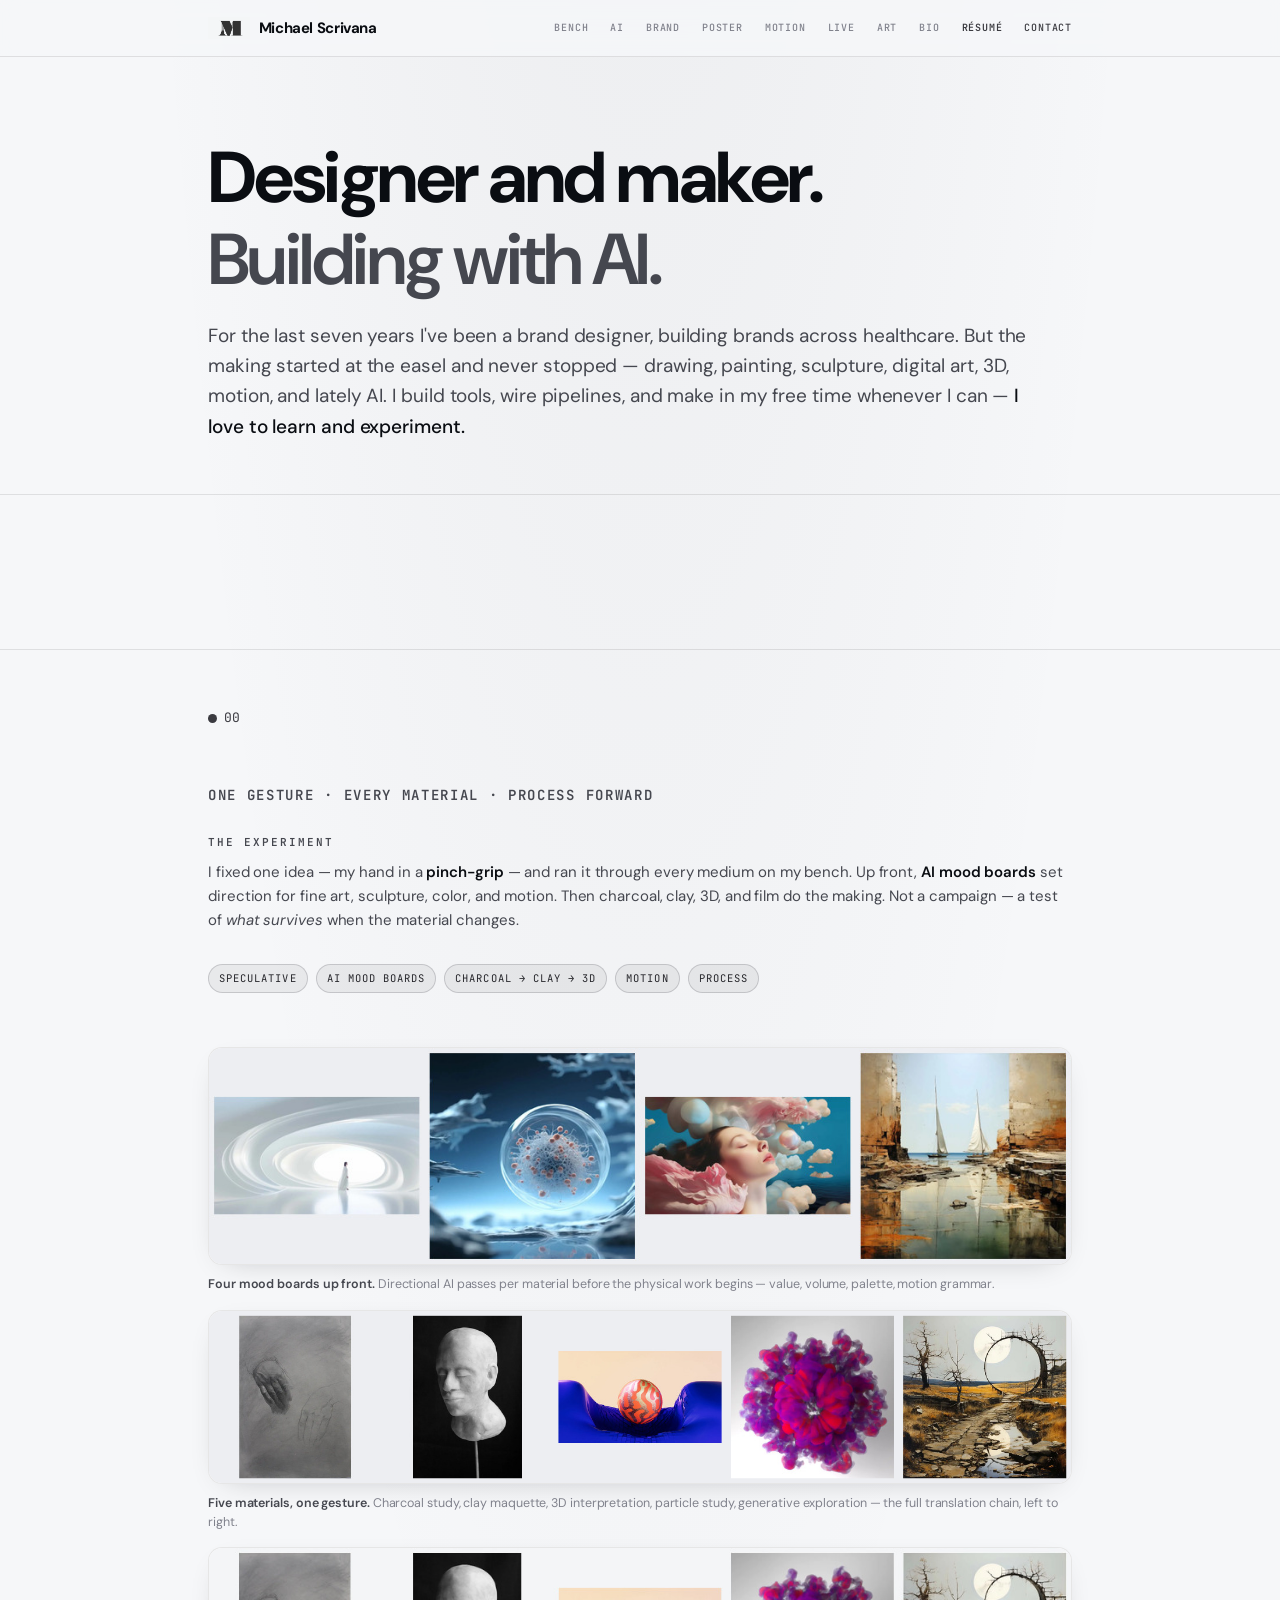
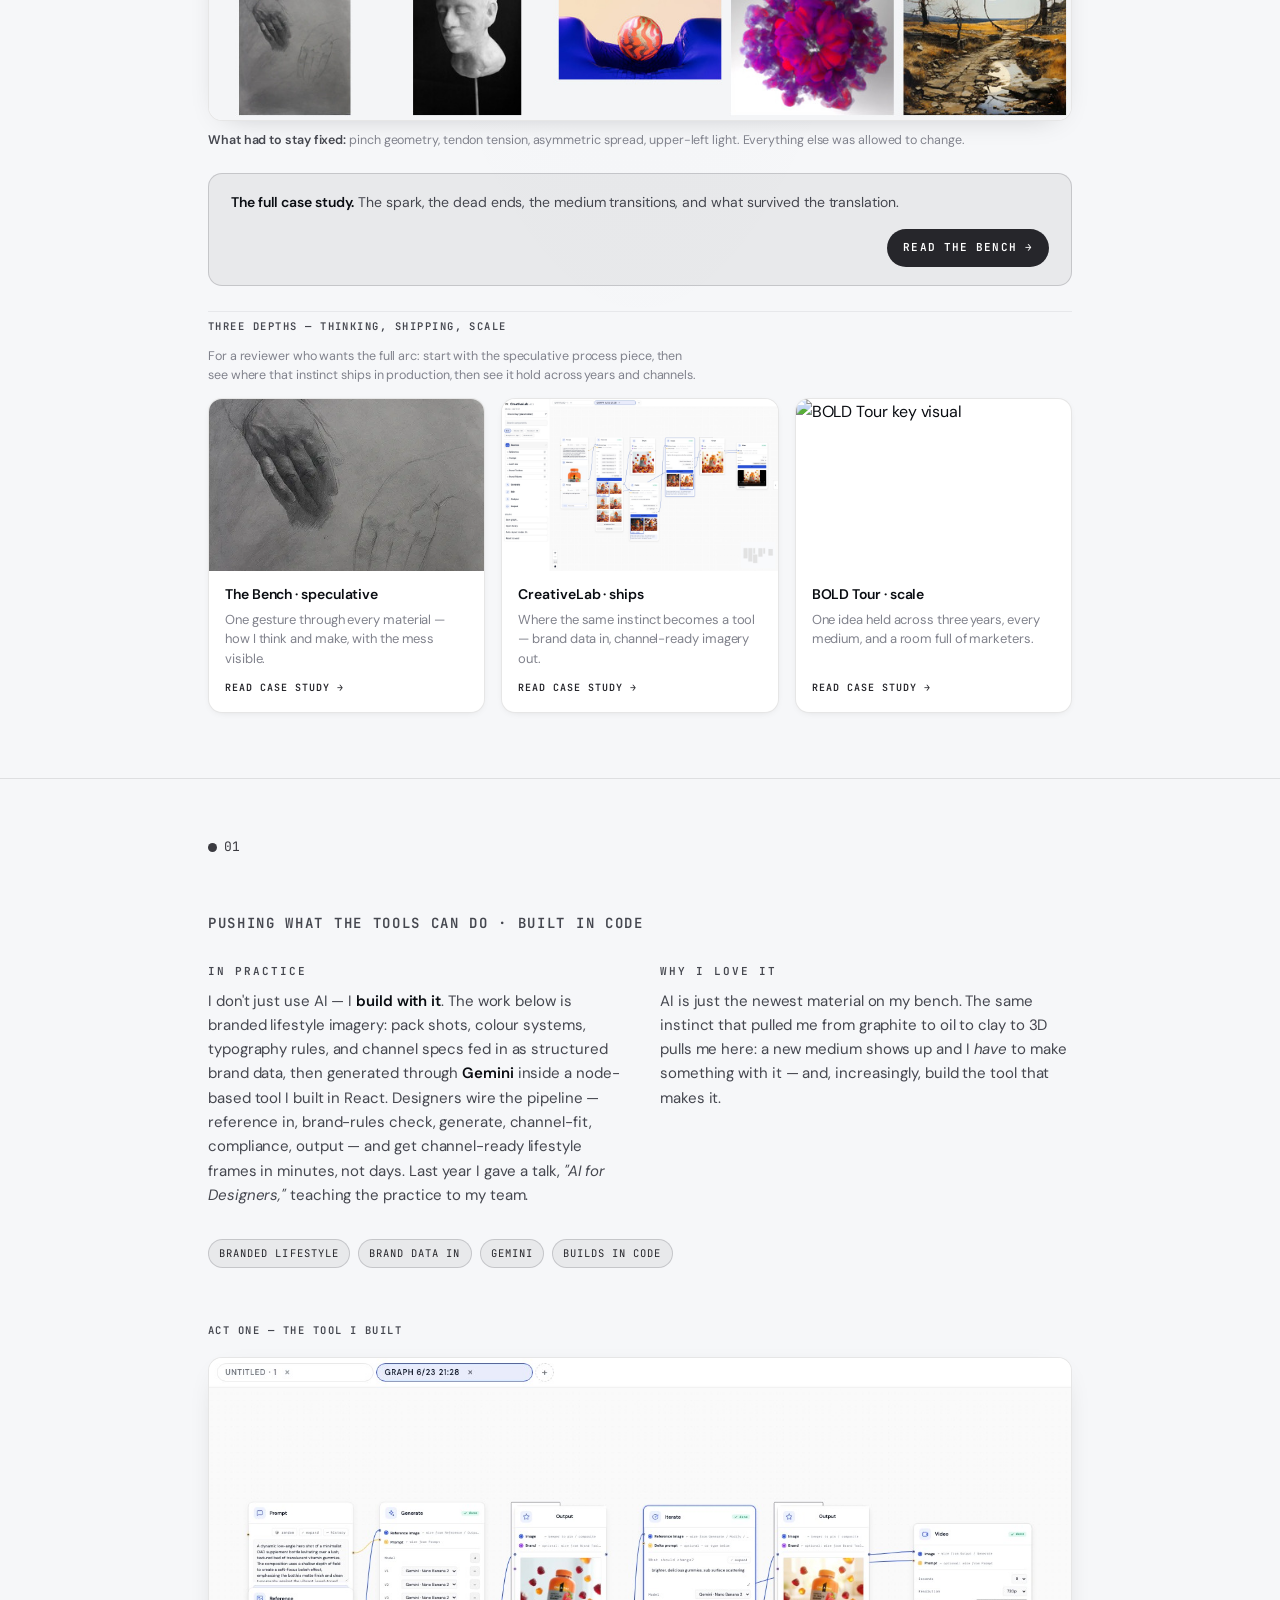
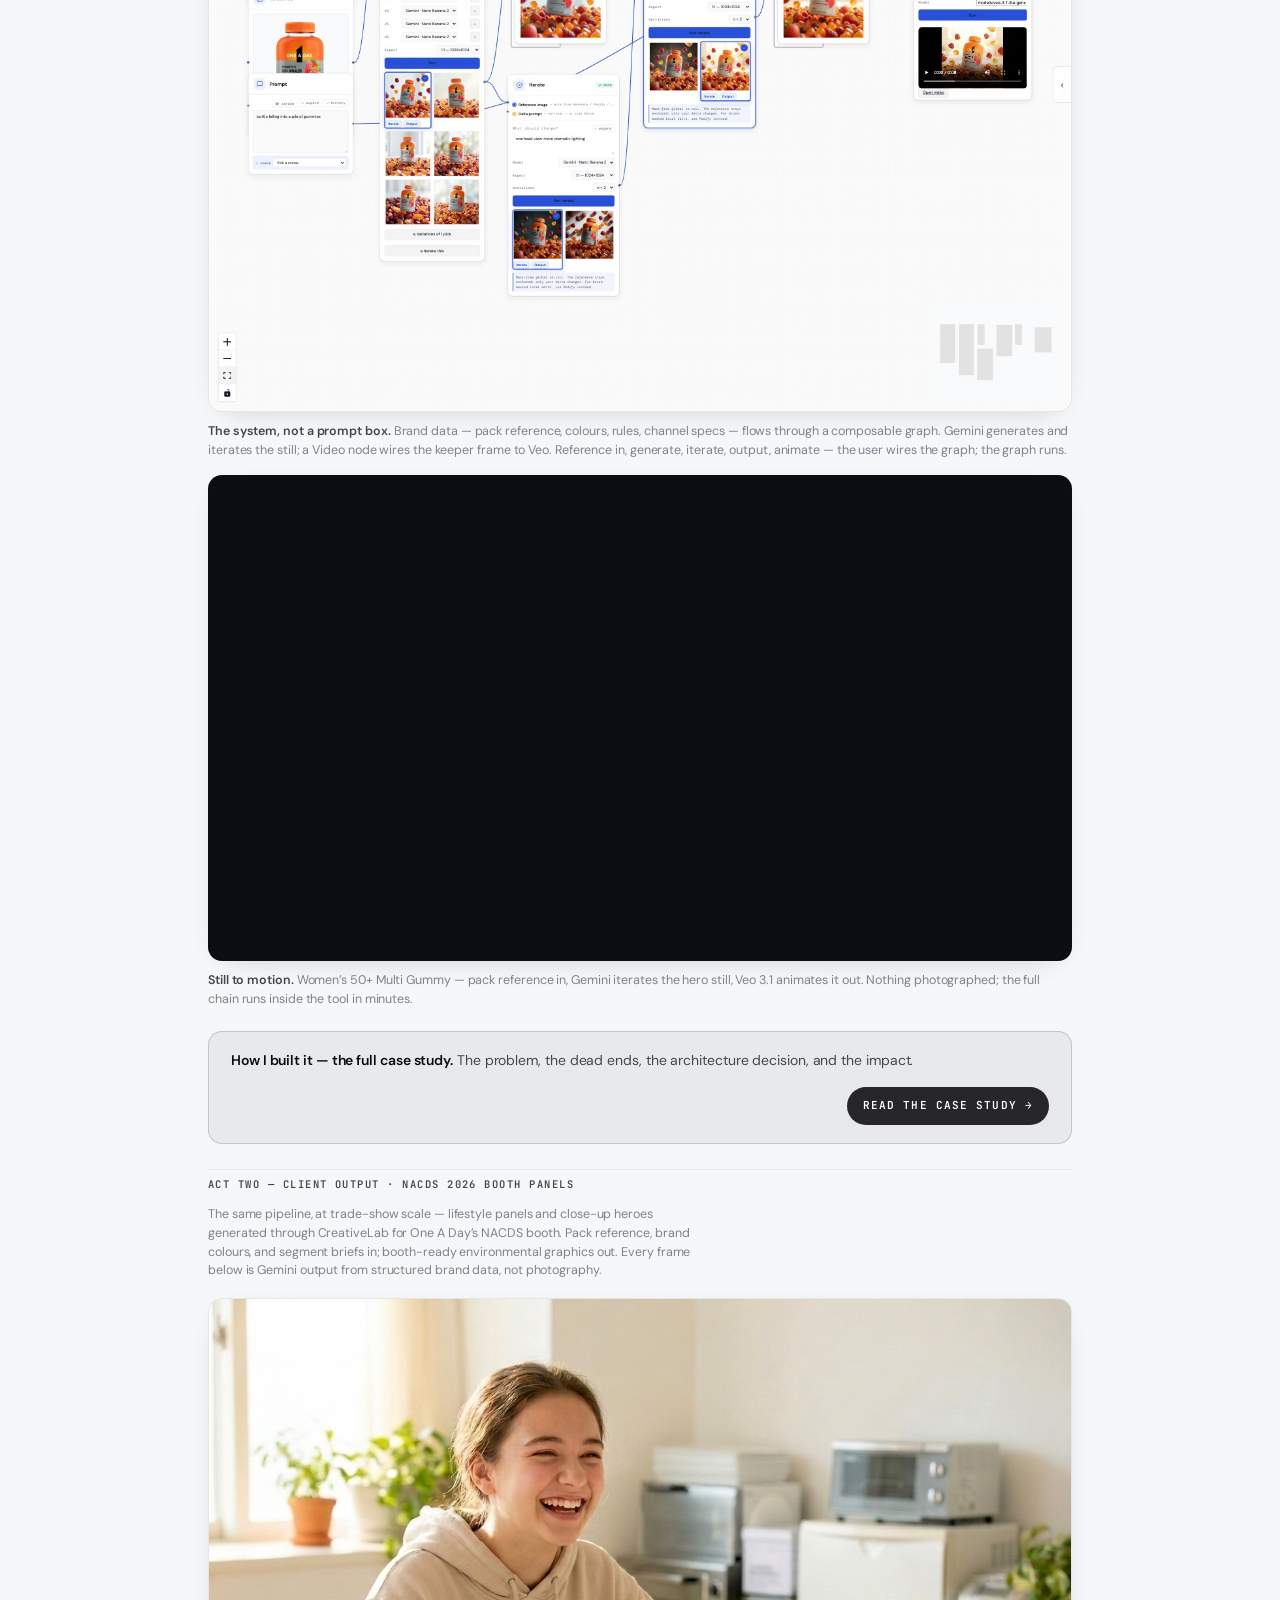
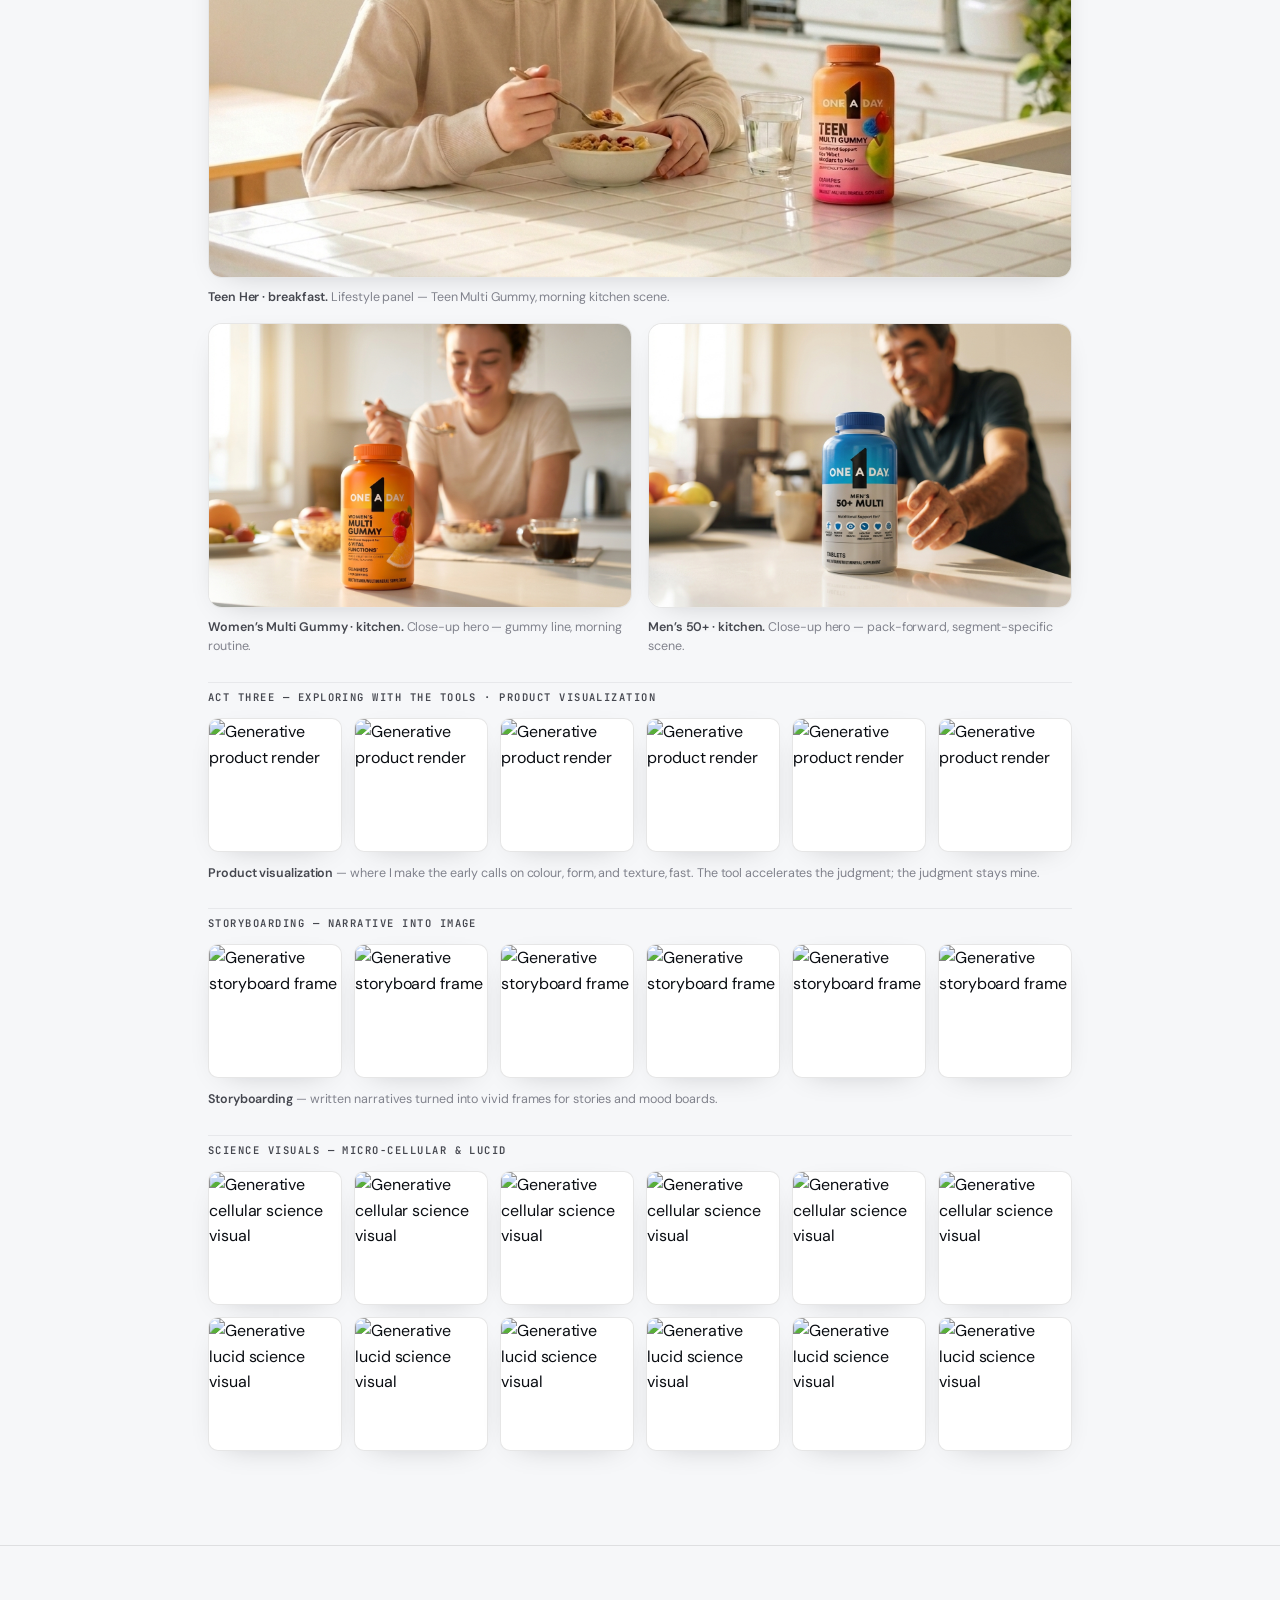
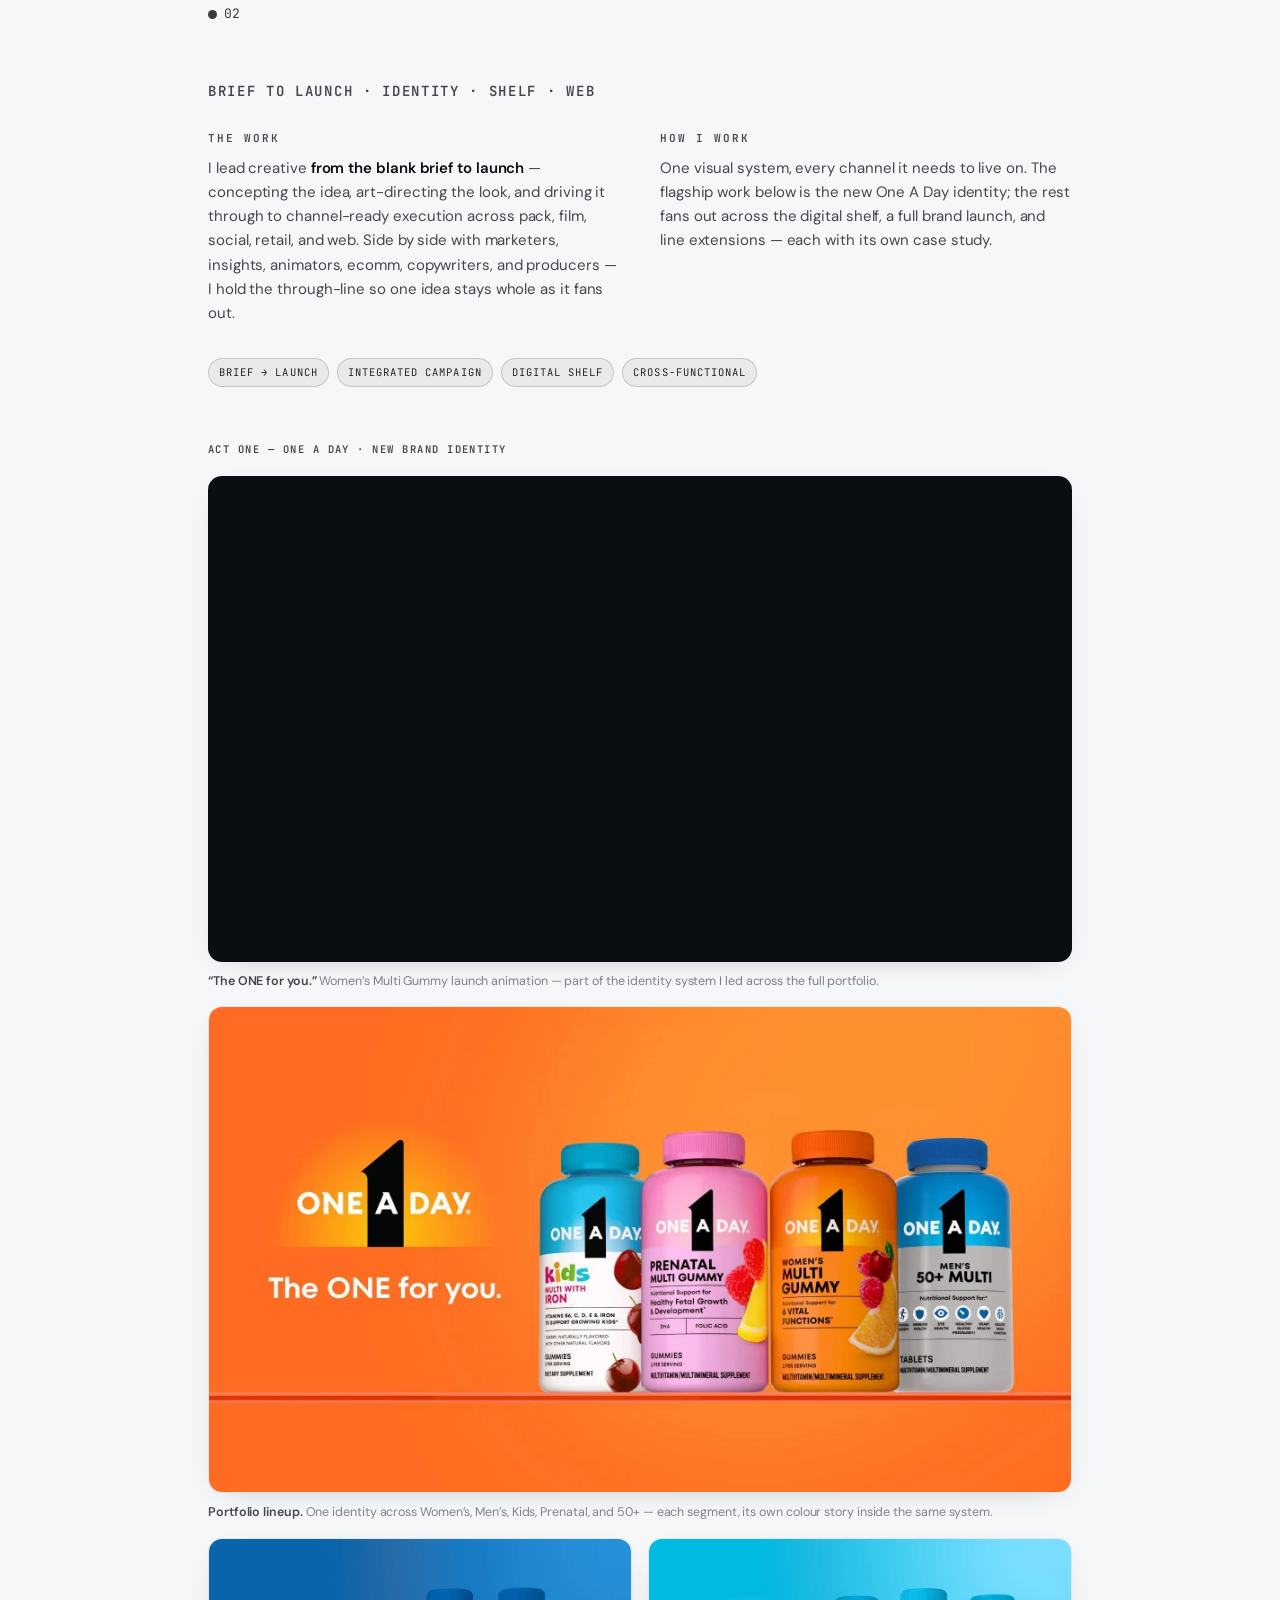
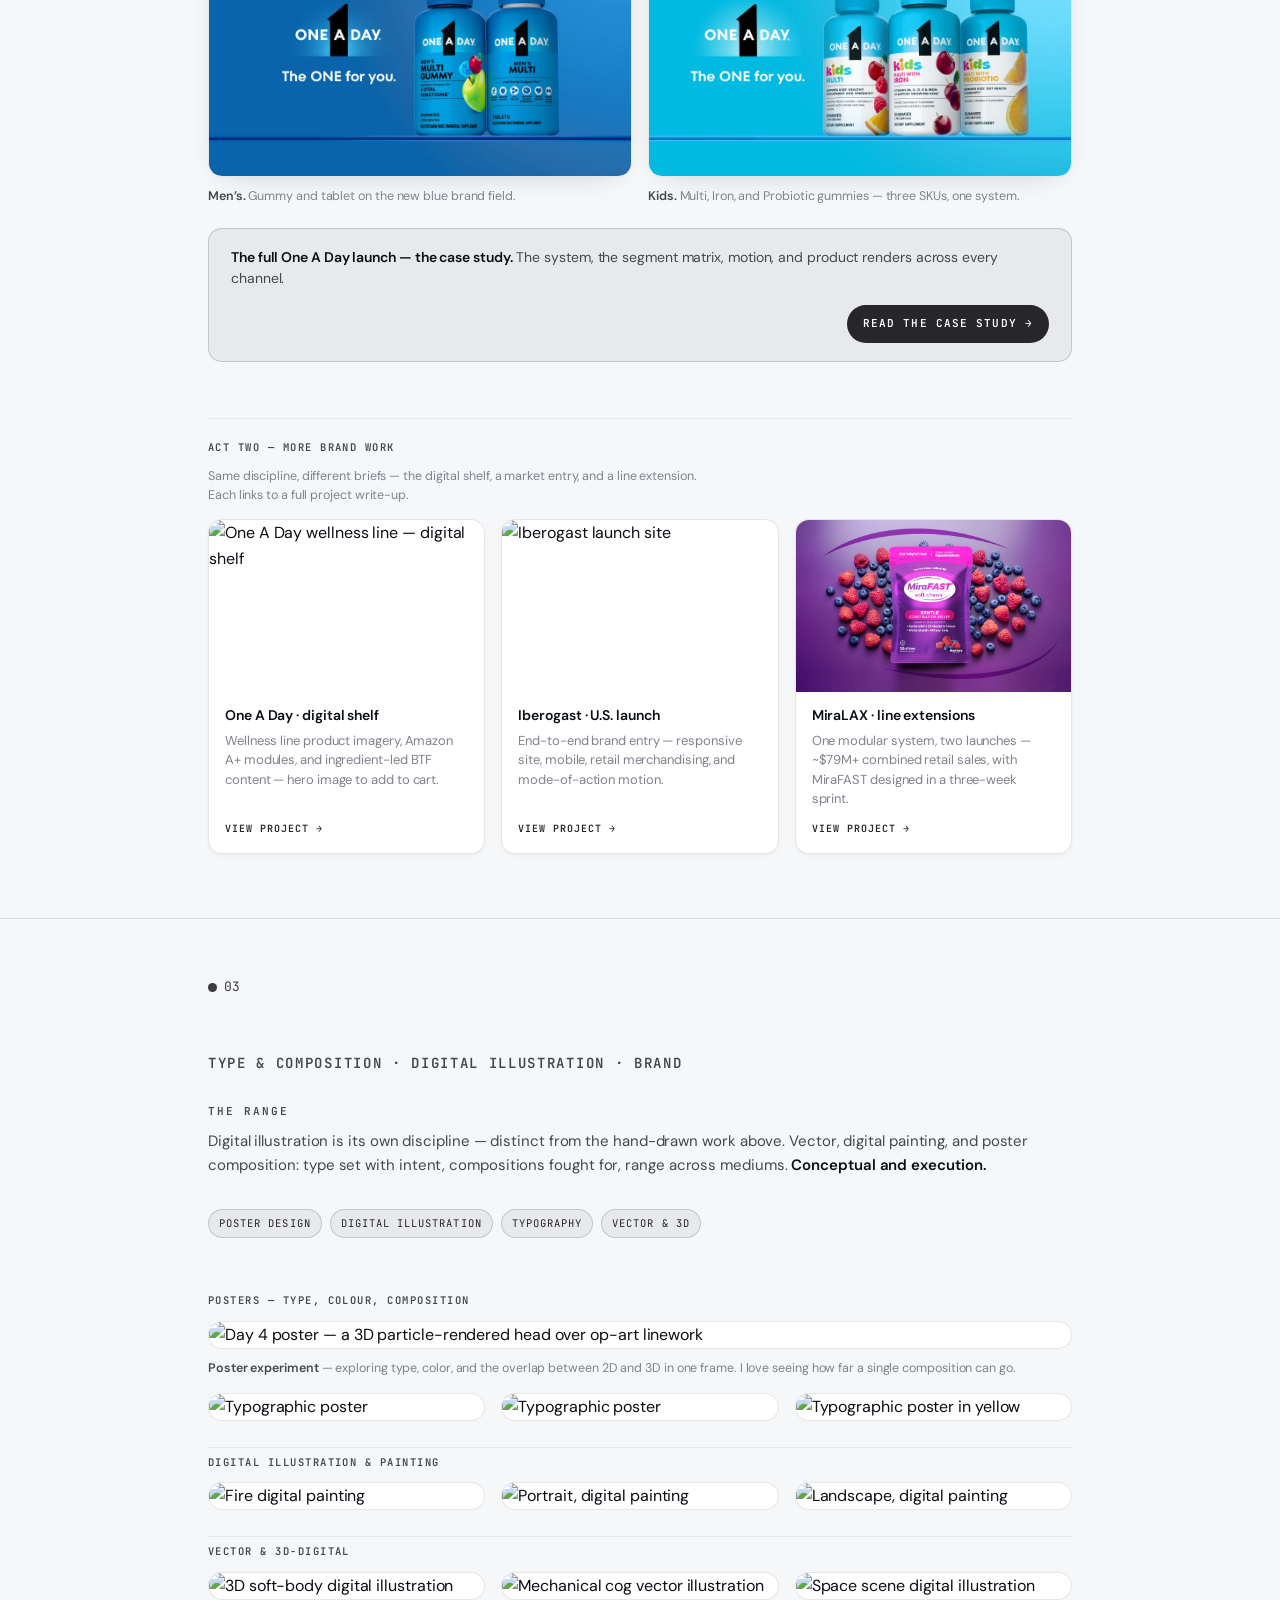
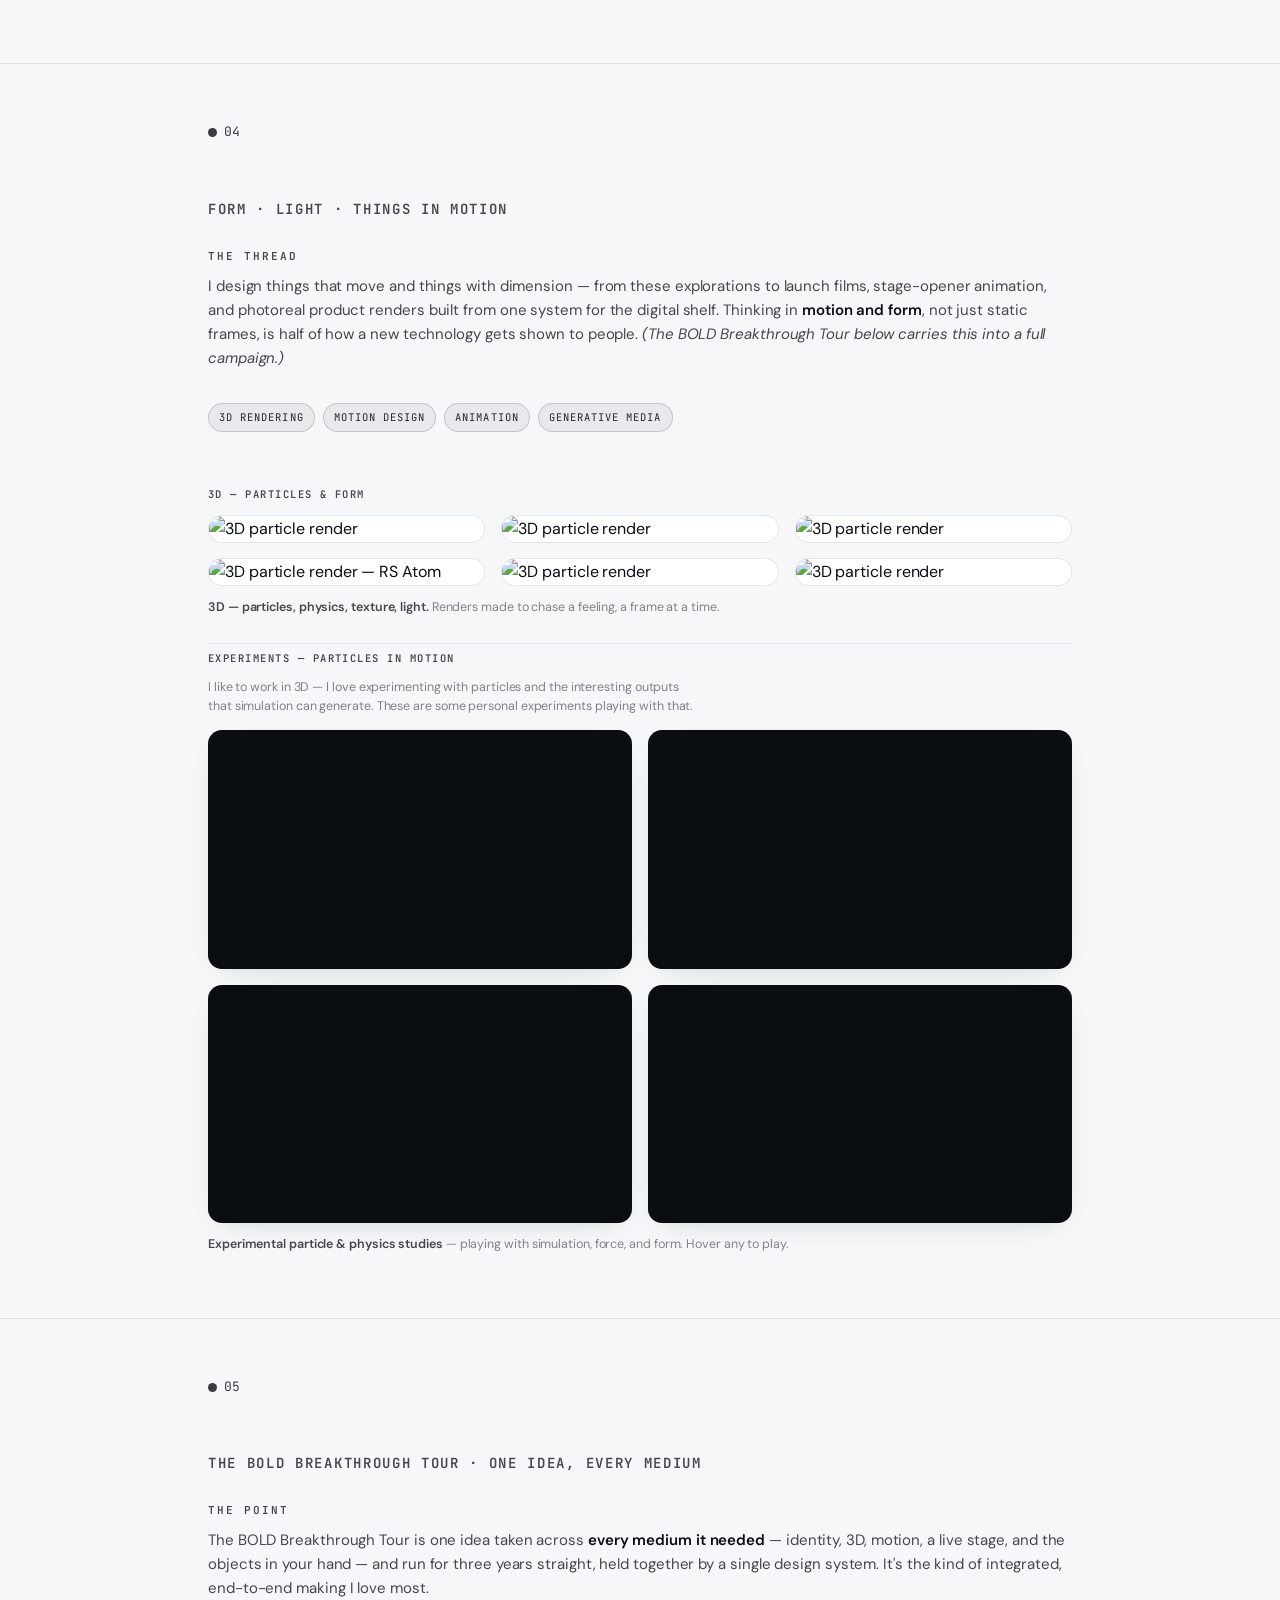
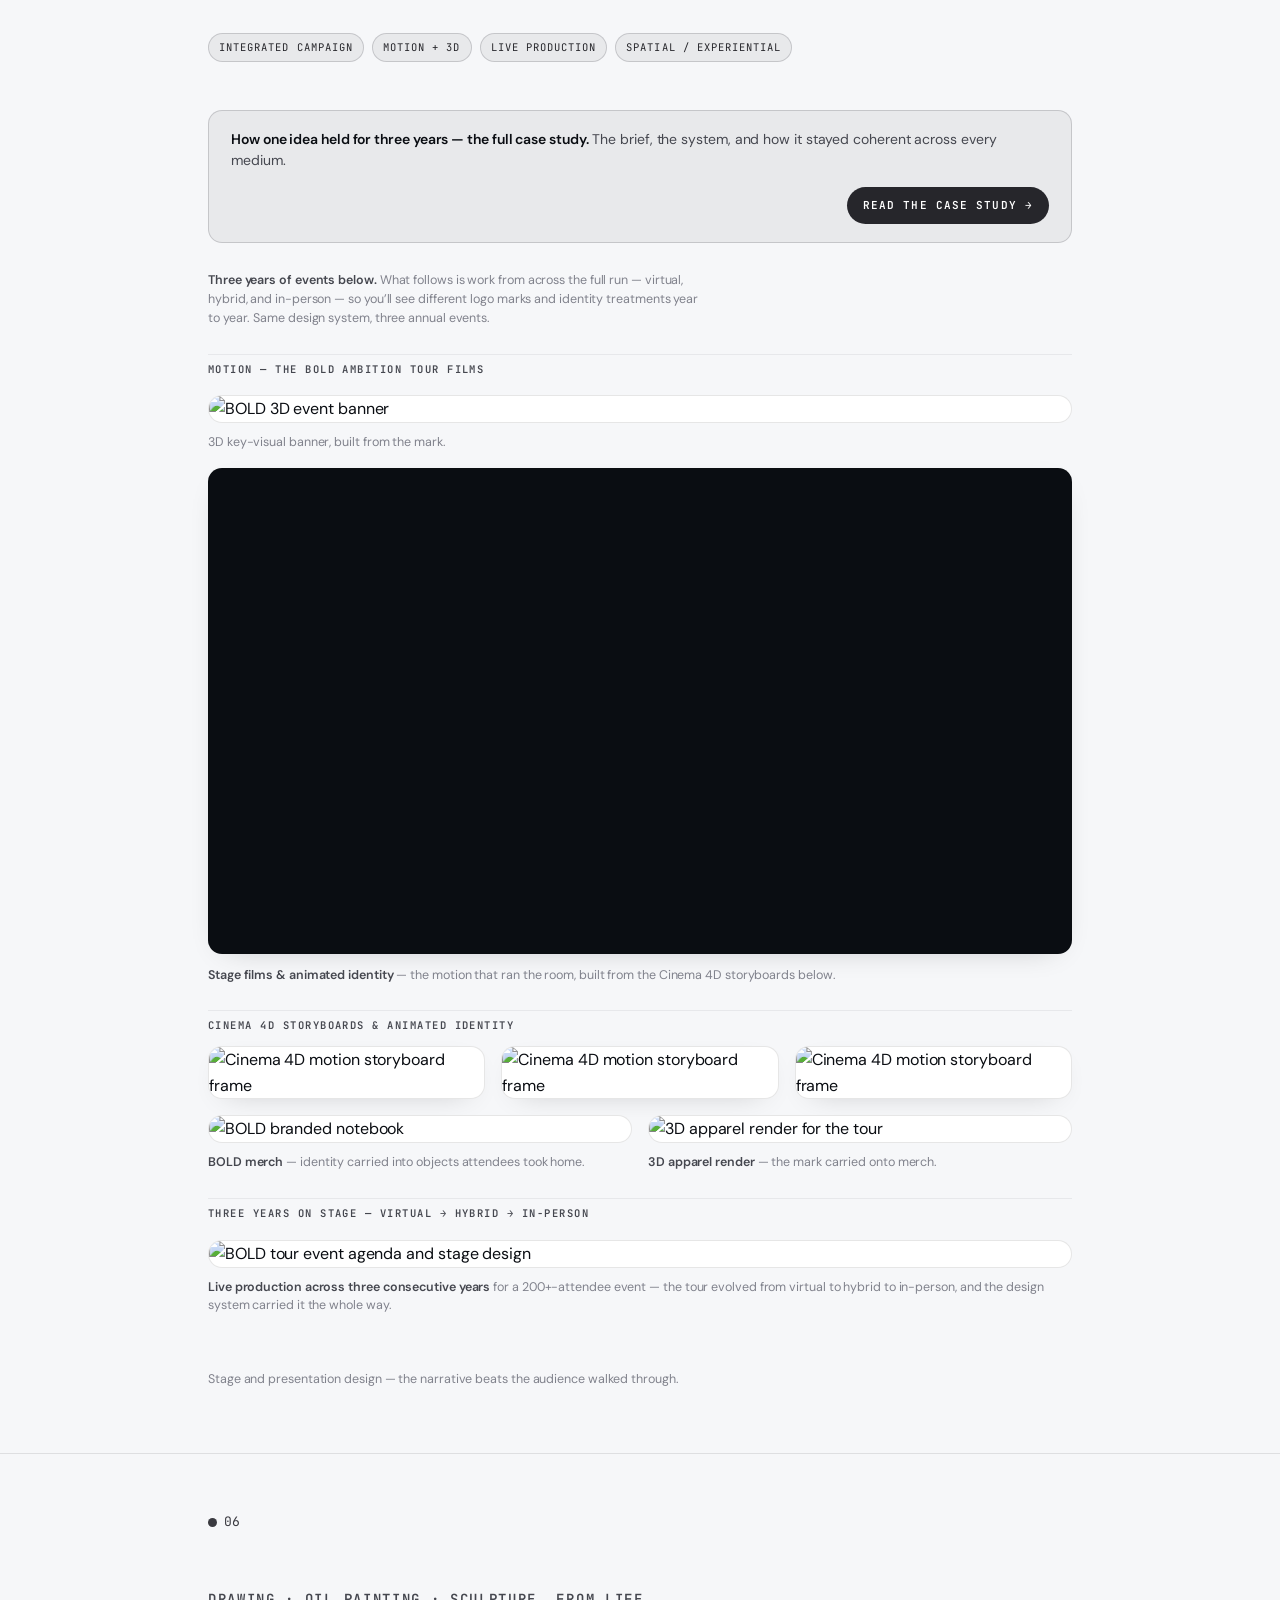
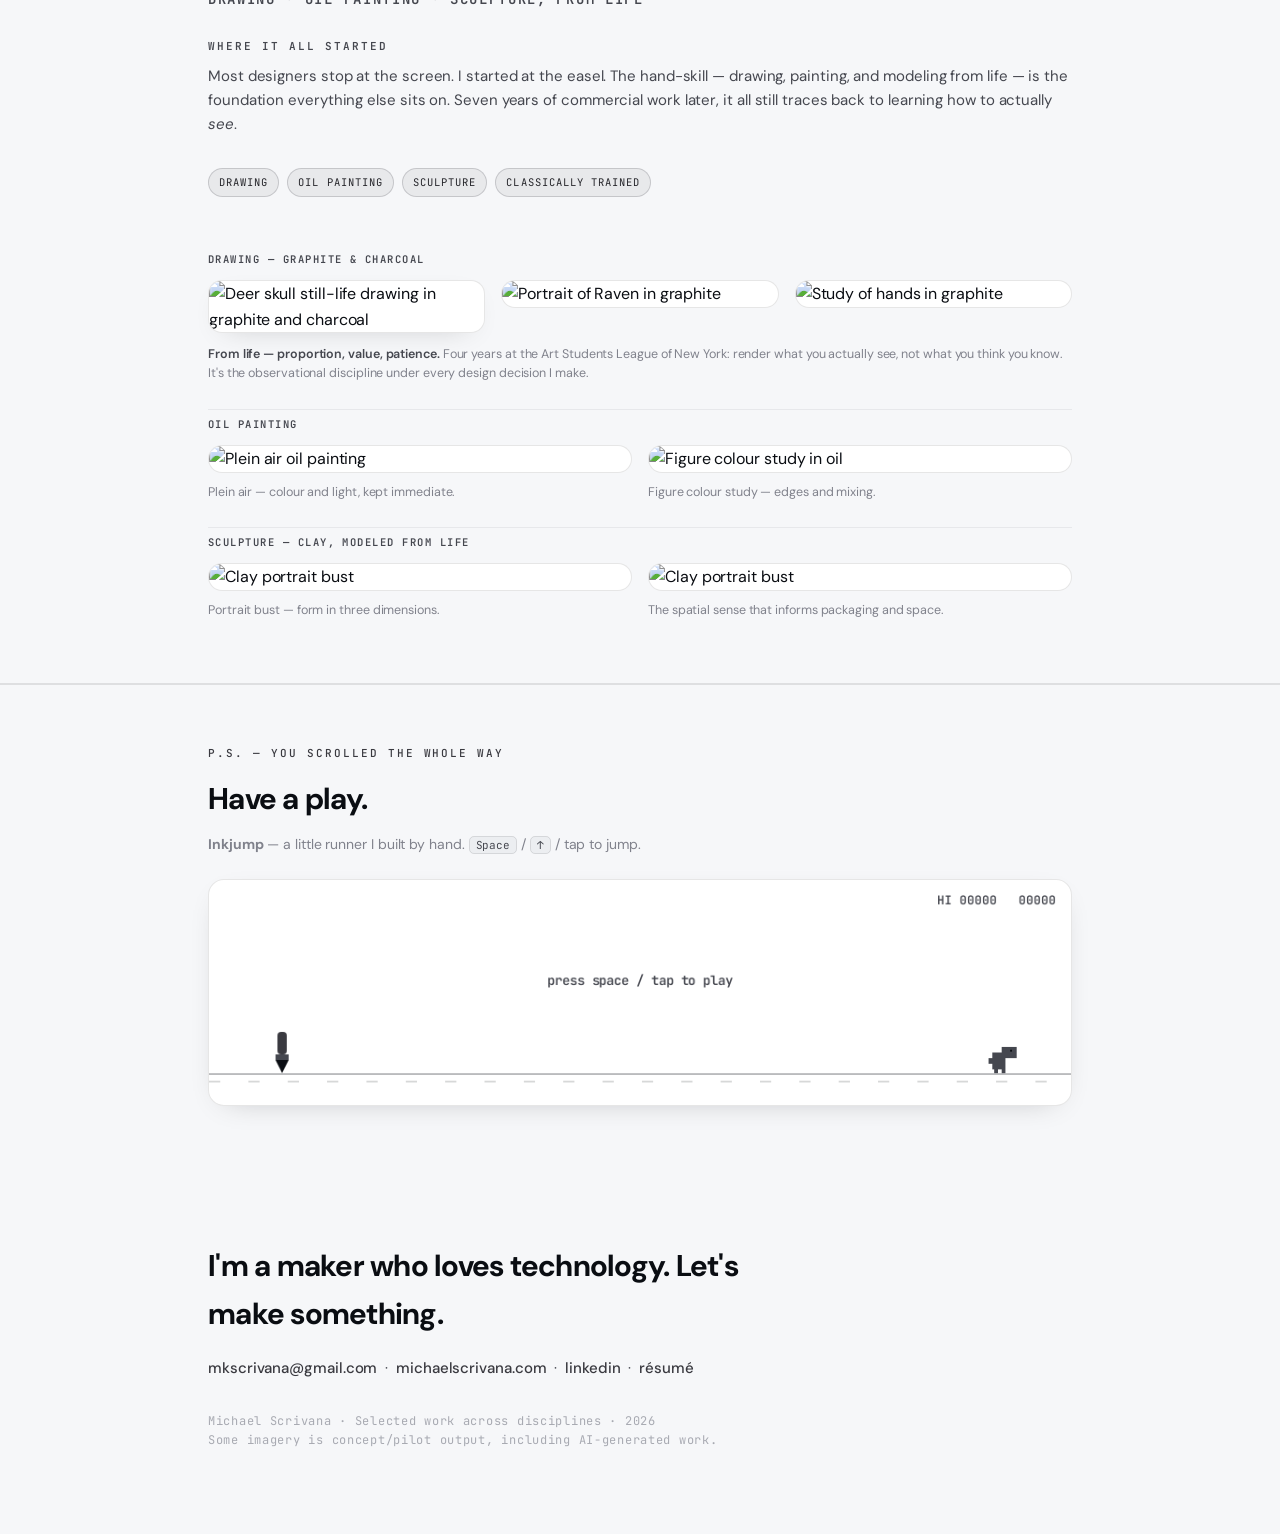
==== commit 03f8bcec: "Add MiraLAX and One A Day case studies, bench page, and refreshed home/resume copy Rebuilds miralax." ====
--- a/index.html
+++ b/index.html
@@ -5,6 +5,17 @@
 <meta name="viewport" content="width=device-width, initial-scale=1.0">
 <title>Michael Scrivana — Designer, maker, building with AI</title>
 <meta name="description" content="Brand designer and maker in healthcare — campaign, digital shelf, 3D, motion, and AI. Building branded lifestyle tools with Gemini. Seven years at scale; always making.">
+<link rel="icon" type="image/png" href="images/favicon.png">
+<link rel="apple-touch-icon" href="images/webclip.png">
+<meta property="og:type" content="website">
+<meta property="og:url" content="https://creative.michaelscrivana.com/">
+<meta property="og:title" content="Michael Scrivana — Designer, maker, building with AI">
+<meta property="og:description" content="Brand designer and maker in healthcare — building branded lifestyle tools with Gemini, plus campaign, digital shelf, 3D, motion, and fine art.">
+<meta property="og:image" content="https://creative.michaelscrivana.com/images/creativelab-graph/creativelab-app-womens50-video-full.jpg">
+<meta name="twitter:card" content="summary_large_image">
+<meta name="twitter:title" content="Michael Scrivana — Designer, maker, building with AI">
+<meta name="twitter:description" content="Brand designer and maker in healthcare — building branded lifestyle tools with Gemini, plus campaign, digital shelf, 3D, motion, and fine art.">
+<meta name="twitter:image" content="https://creative.michaelscrivana.com/images/creativelab-graph/creativelab-app-womens50-video-full.jpg">
 <link rel="preconnect" href="https://fonts.googleapis.com">
 <link rel="preconnect" href="https://fonts.gstatic.com" crossorigin>
 <link href="https://fonts.googleapis.com/css2?family=DM+Sans:ital,opsz,wght@0,9..40,300;0,9..40,400;0,9..40,500;0,9..40,600;0,9..40,700;1,9..40,400&family=JetBrains+Mono:wght@400;500;600&display=swap" rel="stylesheet">
@@ -145,6 +156,47 @@
   padding: 5px 10px; border-radius: 100px;
 }
 
+/* ── CASE-STUDY CTA ── */
+.case-cta {
+  grid-column: 1 / -1; margin-top: 22px;
+  display: flex; align-items: center; gap: 16px; flex-wrap: wrap;
+  padding: 18px 22px; border: 1px solid var(--accent-line);
+  background: var(--accent-dim); border-radius: 14px;
+}
+.case-cta .cta-text { font-size: 14px; color: var(--ink-2); line-height: 1.5; }
+.case-cta .cta-text strong { color: var(--ink); font-weight: 600; }
+.case-cta a.cta-link {
+  font-family: var(--mono); text-transform: uppercase; letter-spacing: 0.1em;
+  font-size: 11px; font-weight: 600; color: #fff; background: var(--accent-deep);
+  text-decoration: none; padding: 10px 16px; border-radius: 100px; white-space: nowrap;
+  transition: background .15s; margin-left: auto;
+}
+.case-cta a.cta-link:hover { background: var(--ink); }
+@media (max-width: 520px) { .case-cta a.cta-link { margin-left: 0; } }
+
+/* ── SECONDARY CASE-STUDY ROW ── */
+.case-cta-row {
+  grid-column: 1 / -1; margin-top: 8px;
+  display: grid; grid-template-columns: repeat(auto-fit, minmax(250px, 1fr)); gap: 16px;
+}
+.case-cta-mini {
+  display: flex; flex-direction: column;
+  border: 1px solid var(--border); border-radius: 14px;
+  background: var(--surface); overflow: hidden;
+  box-shadow: var(--shadow-sm); text-decoration: none; color: inherit;
+  transition: border-color .15s, transform .12s;
+}
+.case-cta-mini:hover { border-color: var(--accent-line); transform: translateY(-2px); }
+.case-cta-mini img { width: 100%; aspect-ratio: 16 / 10; object-fit: cover; display: block; }
+.case-cta-mini .mini-body { padding: 14px 16px 16px; flex: 1; display: flex; flex-direction: column; }
+.case-cta-mini .mini-title { font-size: 14px; font-weight: 600; color: var(--ink); margin-bottom: 6px; line-height: 1.35; }
+.case-cta-mini .mini-desc { font-size: 13px; color: var(--ink-3); line-height: 1.5; flex: 1; }
+.case-cta-mini .mini-link {
+  font-family: var(--mono); text-transform: uppercase; letter-spacing: 0.1em;
+  font-size: 10px; font-weight: 600; color: var(--accent-deep); margin-top: 12px;
+}
+.case-cta-mini:hover .mini-link { color: var(--ink); }
+
 /* ── IMAGE GALLERY ── */
 .shots { grid-column: 1 / -1; margin: 2px 0 6px; }
 .pair { display: grid; grid-template-columns: 1fr 1fr; gap: 16px; }
@@ -263,13 +315,14 @@
   <div class="wrap">
     <a class="brand" href="/"><img class="logo" src="images/ms-logo-m.png" alt="" width="42" height="22"><span class="brand-name">Michael Scrivana</span></a>
     <div class="links">
+      <a class="case-link" href="#bench">Bench</a>
       <a class="case-link" href="#ai">AI</a>
-      <a class="case-link" href="#campaign">Campaign</a>
-      <a class="case-link" href="#commerce">Commerce</a>
+      <a class="case-link" href="#campaign">Brand</a>
       <a class="case-link" href="#poster">Poster</a>
       <a class="case-link" href="#motion">Motion</a>
       <a class="case-link" href="#experience">Live</a>
       <a class="case-link" href="#fineart">Art</a>
+      <a href="about.html">Bio</a>
       <a class="resume" href="resume.html">Résumé</a>
       <a class="contact" href="mailto:mkscrivana@gmail.com">Contact</a>
     </div>
@@ -278,22 +331,89 @@
 
 <header class="hero">
   <div class="wrap">
-    <div class="kicker mono"><span class="dot"></span>&nbsp;Michael Scrivana</div>
     <h1>
       <span class="hero-line">Designer and maker.</span>
       <span class="hero-line hero-line--soft">Building with AI.</span>
     </h1>
-    <p class="lede">For the last seven years I've been a brand designer, building brands across healthcare. But the making started at the easel and never stopped — drawing, painting, sculpture, digital art, 3D, motion, and lately AI. I build tools, wire pipelines, and make in my free time whenever I can — <span class="lede-tools">I love to learn and experiment.</span> What follows is a tour across those disciplines.</p>
-    <figure class="hero-feature">
-      <img src="images/creativelab-canvas-oad-kids.jpg" alt="Node-based React Flow canvas — brand data in, Gemini generation out">
-      <figcaption><strong>The system, not a prompt box.</strong> A node-based tool I built in React — brand data flows in, Gemini generates channel-ready lifestyle imagery out. Pack shots, colour systems, typography rules, and channel specs wired as structured data; designers compose the pipeline and get on-brand frames in minutes.</figcaption>
-    </figure>
+    <p class="lede">For the last seven years I've been a brand designer, building brands across healthcare. But the making started at the easel and never stopped — drawing, painting, sculpture, digital art, 3D, motion, and lately AI. I build tools, wire pipelines, and make in my free time whenever I can — <span class="lede-tools">I love to learn and experiment.</span></p>
   </div>
 </header>
 
 <section class="thesis">
   <div class="wrap">
     <p>I make across every medium I can get my hands on — and let <span class="hl">each new tool</span> reshape how I make.</p>
+  </div>
+</section>
+
+<!-- 00 — THE BENCH (speculative) -->
+<section class="case" id="bench">
+  <div class="wrap">
+    <div class="case-head">
+      <div class="case-num"><span class="tick" style="background:var(--accent)"></span>00</div>
+      <div>
+        <div class="case-title">The Bench — speculative</div>
+        <div class="case-sub">One gesture · every material · process forward</div>
+      </div>
+    </div>
+    <div class="case-body">
+
+      <div class="block full">
+        <div class="label mono">The experiment</div>
+        <p>I fixed one idea &mdash; my hand in a <strong>pinch-grip</strong> &mdash; and ran it through every medium on my bench. Up front, <strong>AI mood boards</strong> set direction for fine art, sculpture, color, and motion. Then charcoal, clay, 3D, and film do the making. Not a campaign &mdash; a test of <em>what survives</em> when the material changes.</p>
+      </div>
+      <div class="jd-tag">
+        <span>speculative</span><span>AI mood boards</span><span>charcoal &rarr; clay &rarr; 3D</span><span>motion</span><span>process</span>
+      </div>
+
+      <div class="shots">
+        <figure class="wide">
+          <img src="images/bench/mood-boards-hero.jpg" alt="AI mood boards — fine art, sculpture, color, and motion">
+          <figcaption><strong>Four mood boards up front.</strong> Directional AI passes per material before the physical work begins &mdash; value, volume, palette, motion grammar.</figcaption>
+        </figure>
+        <figure class="wide row-gap">
+          <img src="images/bench/bench-flat-lay.jpg" alt="The Bench flat-lay — charcoal, clay, 3D, particles, and generative frame in one row">
+          <figcaption><strong>Five materials, one gesture.</strong> Charcoal study, clay maquette, 3D interpretation, particle study, generative exploration &mdash; the full translation chain, left to right.</figcaption>
+        </figure>
+        <figure class="wide row-gap">
+          <img src="images/bench/comparison-strip.jpg" alt="Same pinch-grip hand across charcoal, clay, 3D, particles, and AI">
+          <figcaption><strong>What had to stay fixed:</strong> pinch geometry, tendon tension, asymmetric spread, upper-left light. Everything else was allowed to change.</figcaption>
+        </figure>
+
+        <div class="case-cta">
+          <div class="cta-text"><strong>The full case study.</strong> The spark, the dead ends, the medium transitions, and what survived the translation.</div>
+          <a class="cta-link" href="bench.html">Read The Bench &rarr;</a>
+        </div>
+
+        <div class="lead-label">Three depths — thinking, shipping, scale</div>
+        <p class="gallery-cap gallery-lead">For a reviewer who wants the full arc: start with the speculative process piece, then see where that instinct ships in production, then see it hold across years and channels.</p>
+        <div class="case-cta-row">
+          <a class="case-cta-mini" href="bench.html">
+            <img src="images/bench/charcoal-hand-v1.webp" alt="The Bench — charcoal hand study">
+            <div class="mini-body">
+              <div class="mini-title">The Bench &middot; speculative</div>
+              <div class="mini-desc">One gesture through every material &mdash; how I think and make, with the mess visible.</div>
+              <span class="mini-link">Read case study &rarr;</span>
+            </div>
+          </a>
+          <a class="case-cta-mini" href="creativelab.html">
+            <img src="images/creativelab-graph/creativelab-app-womens50-video-full.jpg" alt="CreativeLab node-based canvas">
+            <div class="mini-body">
+              <div class="mini-title">CreativeLab &middot; ships</div>
+              <div class="mini-desc">Where the same instinct becomes a tool &mdash; brand data in, channel-ready imagery out.</div>
+              <span class="mini-link">Read case study &rarr;</span>
+            </div>
+          </a>
+          <a class="case-cta-mini" href="bold.html">
+            <img src="images/BOLD-HERO2.png" alt="BOLD Tour key visual">
+            <div class="mini-body">
+              <div class="mini-title">BOLD Tour &middot; scale</div>
+              <div class="mini-desc">One idea held across three years, every medium, and a room full of marketers.</div>
+              <span class="mini-link">Read case study &rarr;</span>
+            </div>
+          </a>
+        </div>
+      </div>
+    </div>
   </div>
 </section>
 
@@ -324,13 +444,20 @@
       <div class="shots">
         <div class="lead-label">Act one — the tool I built</div>
         <figure class="wide">
-          <img src="images/creativelab-canvas-oad-kids.jpg" alt="Node-based React Flow canvas — brand data in, Gemini generation out">
-          <figcaption><strong>The system, not a prompt box.</strong> Brand data — pack reference, colours, rules, channel specs — flows through a composable graph. Gemini handles generation at the centre; each node is a designed step: reference in, brand-rules check, generate, channel-fit, compliance, output. The user wires the graph; the graph runs.</figcaption>
+          <img src="images/creativelab-graph/creativelab-canvas-womens50-video-graph.jpg" alt="Node-based React Flow canvas — pack reference in, Gemini iterate out, Veo video at the end">
+          <figcaption><strong>The system, not a prompt box.</strong> Brand data — pack reference, colours, rules, channel specs — flows through a composable graph. Gemini generates and iterates the still; a Video node wires the keeper frame to Veo. Reference in, generate, iterate, output, animate — the user wires the graph; the graph runs.</figcaption>
         </figure>
-        <figure class="wide">
-          <img src="images/creativelab-oad-kids-hero.jpg" alt="Channel-ready One A Day Kids lifestyle hero generated from brand data with Gemini">
-          <figcaption><strong>Branded lifestyle, channel-ready</strong> — a One A Day Kids hero built from the brand's own pack and colour system. Nothing photographed; Gemini generated the scene from structured brand data in minutes.</figcaption>
+        <figure class="wide row-gap">
+          <div class="video">
+            <iframe src="https://player.vimeo.com/video/1204031227?title=0&amp;byline=0&amp;portrait=0&amp;muted=1&amp;loop=1&amp;dnt=1" allow="autoplay; fullscreen; picture-in-picture" allowfullscreen title="One A Day Women&rsquo;s 50+ Multi Gummy — Veo animation from Gemini-generated still"></iframe>
+          </div>
+          <figcaption><strong>Still to motion.</strong> Women&rsquo;s 50+ Multi Gummy — pack reference in, Gemini iterates the hero still, Veo 3.1 animates it out. Nothing photographed; the full chain runs inside the tool in minutes.</figcaption>
         </figure>
+
+        <div class="case-cta">
+          <div class="cta-text"><strong>How I built it — the full case study.</strong> The problem, the dead ends, the architecture decision, and the impact.</div>
+          <a class="cta-link" href="creativelab.html">Read the case study &rarr;</a>
+        </div>
 
         <div class="lead-label">Act two — client output · NACDS 2026 booth panels</div>
         <p class="gallery-cap gallery-lead">The same pipeline, at trade-show scale — lifestyle panels and close-up heroes generated through CreativeLab for One A Day&rsquo;s NACDS booth. Pack reference, brand colours, and segment briefs in; booth-ready environmental graphics out. Every frame below is Gemini output from structured brand data, not photography.</p>
@@ -358,7 +485,7 @@
           <figure><img src="images/Product-MJ007.webp" alt="Generative product render"></figure>
           <figure><img src="images/Product-MJ016.webp" alt="Generative product render"></figure>
         </div>
-        <p class="gallery-cap"><strong>Product visualization</strong> — generative renders that jump-start ideation: colour, form, and texture explored fast.</p>
+        <p class="gallery-cap"><strong>Product visualization</strong> — where I make the early calls on colour, form, and texture, fast. The tool accelerates the judgment; the judgment stays mine.</p>
 
         <div class="lead-label">Storyboarding — narrative into image</div>
         <div class="gallery-strip">
@@ -386,156 +513,106 @@
           <figure><img src="images/Lucid-MJ003.webp" alt="Generative lucid science visual"></figure>
           <figure><img src="images/Lucid-MJ008.webp" alt="Generative lucid science visual"></figure>
         </div>
-        <p class="gallery-cap"><strong>Science visuals</strong> — micro-cellular and abstract imagery from a decade designing in healthcare; the kind of generative work few portfolios can show.</p>
+        <p class="gallery-cap"><strong>Science visuals</strong> — micro-cellular and abstract imagery from a decade making sense of healthcare science. Using the tools to <em>see</em>, not just to generate.</p>
       </div>
     </div>
   </div>
 </section>
 
-<!-- 02 — CAMPAIGN AT SCALE -->
+<!-- 02 — BRAND AT SCALE -->
 <section class="case" id="campaign">
   <div class="wrap">
     <div class="case-head">
       <div class="case-num"><span class="tick" style="background:var(--accent)"></span>02</div>
       <div>
-        <div class="case-title">Brand &amp; campaign</div>
-        <div class="case-sub">Integrated · brief to launch · at scale</div>
+        <div class="case-title">Brand at scale</div>
+        <div class="case-sub">Brief to launch · identity · shelf · web</div>
       </div>
     </div>
     <div class="case-body">
 
       <div class="block">
         <div class="label mono">The work</div>
-        <p>I lead creative <strong>from the blank brief to launch</strong> — concepting the idea, art-directing the look, and driving it through to finished, channel-ready execution. Recent work includes the new One A Day brand identity (hundreds of KVs and photoreal renders) and MiraLAX line extensions — one idea carried across pack, film, social, retail, and web.</p>
+        <p>I lead creative <strong>from the blank brief to launch</strong> — concepting the idea, art-directing the look, and driving it through to channel-ready execution across pack, film, social, retail, and web. Side by side with marketers, insights, animators, ecomm, copywriters, and producers — I hold the through-line so one idea stays whole as it fans out.</p>
       </div>
       <div class="block">
         <div class="label mono">How I work</div>
-        <p>Side by side with marketers, insights, animators, ecomm, copywriters, and producers — I hold the through-line so one idea stays whole as it fans out across channels, markets, and a hundred deliverables.</p>
+        <p>One visual system, every channel it needs to live on. The flagship work below is the new One A Day identity; the rest fans out across the digital shelf, a full brand launch, and line extensions — each with its own case study.</p>
       </div>
       <div class="jd-tag">
-        <span>brief → launch</span><span>integrated campaign</span><span>cross-functional</span><span>concept + execution</span>
+        <span>brief → launch</span><span>integrated campaign</span><span>digital shelf</span><span>cross-functional</span>
       </div>
 
       <div class="shots">
+        <div class="lead-label">Act one — One A Day · new brand identity</div>
         <figure class="wide">
           <div class="video">
             <iframe src="https://player.vimeo.com/video/1203666719?h=95c98f0ba1&amp;title=0&amp;byline=0&amp;portrait=0&amp;muted=1&amp;loop=1&amp;dnt=1" allow="autoplay; fullscreen; picture-in-picture" allowfullscreen title="One A Day Women&rsquo;s Multi Gummy brand animation"></iframe>
           </div>
-          <figcaption><strong>One A Day — new brand identity.</strong> Women&rsquo;s Multi Gummy launch animation — part of the &ldquo;The ONE for you.&rdquo; system I led across the full portfolio. Hundreds of photoreal stills and motion assets for digital, print, and retail.</figcaption>
+          <figcaption><strong>&ldquo;The ONE for you.&rdquo;</strong> Women&rsquo;s Multi Gummy launch animation — part of the identity system I led across the full portfolio.</figcaption>
         </figure>
 
         <figure class="wide row-gap">
           <img src="images/oad-new/oad-kv-lineup-orange.webp" alt="One A Day new brand identity — portfolio lineup key visual, The ONE for you">
-          <figcaption><strong>Portfolio lineup.</strong> Key visual system across Women&rsquo;s, Men&rsquo;s, Kids, Prenatal, and 50+ lines — one identity, every segment.</figcaption>
+          <figcaption><strong>Portfolio lineup.</strong> One identity across Women&rsquo;s, Men&rsquo;s, Kids, Prenatal, and 50+ — each segment, its own colour story inside the same system.</figcaption>
         </figure>
 
-        <div class="lead-label">Wave 1 + 2 — key visuals by segment</div>
-        <div class="pair">
+        <div class="pair row-gap">
           <figure>
             <img src="images/oad-new/oad-kv-mens-blue.webp" alt="One A Day Men&rsquo;s Multi key visual — blue brand field">
-            <figcaption><strong>Men&rsquo;s.</strong> Gummy and tablet renders on the new blue brand field.</figcaption>
+            <figcaption><strong>Men&rsquo;s.</strong> Gummy and tablet on the new blue brand field.</figcaption>
           </figure>
           <figure>
             <img src="images/oad-new/oad-kv-kids-cyan.webp" alt="One A Day Kids Multi key visual — cyan brand field">
             <figcaption><strong>Kids.</strong> Multi, Iron, and Probiotic gummies — three SKUs, one system.</figcaption>
           </figure>
         </div>
-        <div class="pair row-gap">
-          <figure>
-            <img src="images/oad-new/oad-kv-womens-lineup.webp" alt="One A Day Women&rsquo;s and Prenatal key visual">
-            <figcaption><strong>Women&rsquo;s &amp; Prenatal.</strong> Prenatal gummy, Women&rsquo;s gummy, and Women&rsquo;s 50+ tablet.</figcaption>
-          </figure>
-          <figure>
-            <img src="images/oad-new/oad-kv-gummy-tablet-lineup.webp" alt="One A Day gummy and tablet portfolio key visual">
-            <figcaption><strong>Gummy + tablet.</strong> The full format range on one orange brand field.</figcaption>
-          </figure>
-        </div>
-
-        <div class="lead-label">Photoreal product renders — digital &amp; print</div>
-        <div class="trio">
-          <figure><img src="images/oad-new/oad-product-teen-gummy.webp" alt="One A Day Teen Multi Gummy product render"><figcaption>Teen Multi Gummy</figcaption></figure>
-          <figure><img src="images/oad-new/oad-product-mens-50-tablet.webp" alt="One A Day Men&rsquo;s 50+ Multi tablet render"><figcaption>Men&rsquo;s 50+ Multi</figcaption></figure>
-          <figure><img src="images/oad-new/oad-product-kids-multi.webp" alt="One A Day Kids Multi gummy render"><figcaption>Kids Multi</figcaption></figure>
-        </div>
-
-        <figure class="wide row-gap">
-          <div class="video">
-            <iframe src="https://player.vimeo.com/video/1203666606?title=0&amp;byline=0&amp;portrait=0&amp;muted=1&amp;loop=1&amp;dnt=1" allow="autoplay; fullscreen; picture-in-picture" allowfullscreen title="One A Day Kids character animation"></iframe>
-          </div>
-          <figcaption><strong>Kids — character animation.</strong> Character motion for the new Kids line — same cyan brand field, same &ldquo;The ONE for you.&rdquo; system, built for digital and social.</figcaption>
-        </figure>
-
-        <p class="gallery-cap"><strong>Hundreds of renders</strong> produced for Amazon, retailer platforms, brand .com, social, and print — each SKU, format, and segment with its own color story inside one identity system.</p>
-
-        <figure class="wide row-gap">
-          <img src="images/oad-new/oad-wave-overview.webp" alt="One A Day Wave 1 and 2 stills overview — full key visual matrix">
-          <figcaption><strong>Wave 1 + 2 stills.</strong> A slice of the full KV matrix — every segment, every format, every brand field.</figcaption>
-        </figure>
+
+        <div class="case-cta">
+          <div class="cta-text"><strong>The full One A Day launch — the case study.</strong> The system, the segment matrix, motion, and product renders across every channel.</div>
+          <a class="cta-link" href="oad-new-identity.html">Read the case study &rarr;</a>
+        </div>
+
+        <div class="lead-label lead-label--break" id="commerce" style="scroll-margin-top:72px">Act two — more brand work</div>
+        <span id="iberogast" style="display:block;scroll-margin-top:72px;height:0" aria-hidden="true"></span>
+        <p class="gallery-cap gallery-lead">Same discipline, different briefs — the digital shelf, a market entry, and a line extension. Each links to a full project write-up.</p>
+
+        <div class="case-cta-row">
+          <a class="case-cta-mini" href="ecommerce1.html">
+            <img src="images/HatchProductshot-1.webp" alt="One A Day wellness line — digital shelf">
+            <div class="mini-body">
+              <div class="mini-title">One A Day &middot; digital shelf</div>
+              <div class="mini-desc">Wellness line product imagery, Amazon A+ modules, and ingredient-led BTF content — hero image to add to cart.</div>
+              <span class="mini-link">View project &rarr;</span>
+            </div>
+          </a>
+          <a class="case-cta-mini" href="iberogast-launch.html">
+            <img src="images/IB-web-overview.webp" alt="Iberogast launch site">
+            <div class="mini-body">
+              <div class="mini-title">Iberogast &middot; U.S. launch</div>
+              <div class="mini-desc">End-to-end brand entry — responsive site, mobile, retail merchandising, and mode-of-action motion.</div>
+              <span class="mini-link">View project &rarr;</span>
+            </div>
+          </a>
+          <a class="case-cta-mini" href="miralax.html">
+            <img src="images/MiraFAST-hero.png" alt="MiraFAST soft chews pack with mixed berries on a purple brand field">
+            <div class="mini-body">
+              <div class="mini-title">MiraLAX &middot; line extensions</div>
+              <div class="mini-desc">One modular system, two launches — ~$79M+ combined retail sales, with MiraFAST designed in a three-week sprint.</div>
+              <span class="mini-link">View project &rarr;</span>
+            </div>
+          </a>
+        </div>
       </div>
     </div>
   </div>
 </section>
 
-<!-- 03 — ECOMMERCE & DIGITAL SHELF -->
-<section class="case" id="commerce">
+<!-- 03 — POSTER & ILLUSTRATION -->
+<section class="case" id="poster">
   <div class="wrap">
     <div class="case-head">
       <div class="case-num"><span class="tick" style="background:var(--accent)"></span>03</div>
-      <div>
-        <div class="case-title">Ecommerce &amp; the digital shelf</div>
-        <div class="case-sub">Amazon &amp; retailer · web · mobile · in-store</div>
-      </div>
-    </div>
-    <div class="case-body">
-
-      <div class="block full">
-        <div class="label mono">The work</div>
-        <p>Where the brand actually meets the shopper — the digital shelf and the store aisle. I design the <strong>full path to purchase</strong>: product imagery, Amazon A+ and retailer pages, responsive brand sites, and in-store merchandising, all holding one visual system from hero image to "add to cart."</p>
-      </div>
-      <div class="jd-tag">
-        <span>ecommerce</span><span>digital shelf</span><span>responsive web</span><span>retail / in-store</span>
-      </div>
-
-      <div class="shots">
-        <div class="lead-label">One A Day — product &amp; the digital shelf</div>
-        <figure class="wide">
-          <img src="images/HatchProductshot-1.webp" alt="One A Day wellness line product photography">
-          <figcaption><strong>The wellness line, shot for the shelf.</strong> Product photography and renders that carry a portfolio across Amazon, retailer platforms, and brand .coms — one visual system, every SKU.</figcaption>
-        </figure>
-        <div class="pair row-gap">
-          <figure><img src="images/BTFStress.webp" alt="One A Day Stress Less — Ashwagandha, Passionflower and Valerian"><figcaption><strong>Stress Less</strong> — ingredient-led BTF module</figcaption></figure>
-          <figure><img src="images/BTFCognitive.webp" alt="One A Day Cognitive Support — Bacopa, Rhodiola and Holy Basil"><figcaption><strong>Cognitive Support</strong> — ingredient-led BTF module</figcaption></figure>
-        </div>
-        <div class="pair row-gap">
-          <figure><img src="images/BTFFocus.webp" alt="One A Day Active Focus — Ginseng, L-Theanine and Caffeine"><figcaption><strong>Active Focus</strong> — ingredient-led BTF module</figcaption></figure>
-          <figure><img src="images/BTFSleep.webp" alt="One A Day Sleep Well — Melatonin and Passionflower"><figcaption><strong>Sleep Well</strong> — ingredient-led BTF module</figcaption></figure>
-        </div>
-
-        <div class="lead-label lead-label--break" id="iberogast" style="scroll-margin-top:72px">Iberogast — web, mobile &amp; retail</div>
-        <figure class="wide">
-          <img src="images/IB-web-overview.webp" alt="Iberogast website — Gut issues? Not an issue.">
-          <figcaption><strong>Iberogast launch site.</strong> "Gut issues? Not an issue." — a full responsive brand site, concept through build-ready design.</figcaption>
-        </figure>
-        <div class="pair row-gap">
-          <figure><img src="images/Mobile-mock1.webp" alt="Iberogast responsive mobile screens"><figcaption><strong>Mobile experience</strong> — the whole journey, designed for the phone first.</figcaption></figure>
-          <figure><img src="images/IB-VizMerch-1.webp" alt="Iberogast retail merchandising display"><figcaption><strong>Retail merchandising</strong> — the same identity, built for the store.</figcaption></figure>
-        </div>
-        <figure class="wide row-gap">
-          <div class="video">
-            <iframe src="https://player.vimeo.com/video/885171321?h=57569bab95&amp;title=0&amp;byline=0&amp;portrait=0&amp;muted=1&amp;dnt=1" allow="autoplay; fullscreen; picture-in-picture" allowfullscreen title="Iberogast mode of action animation concept"></iframe>
-          </div>
-          <figcaption><strong>Mode of action animation.</strong> Concept animation translating Iberogast&rsquo;s clinical story into motion for digital channels.</figcaption>
-        </figure>
-      </div>
-    </div>
-  </div>
-</section>
-
-<!-- 04 — POSTER & ILLUSTRATION -->
-<section class="case" id="poster">
-  <div class="wrap">
-    <div class="case-head">
-      <div class="case-num"><span class="tick" style="background:var(--accent)"></span>04</div>
       <div>
         <div class="case-title">Poster &amp; illustration</div>
         <div class="case-sub">Type &amp; composition · digital illustration · brand</div>
@@ -586,7 +663,7 @@
 <section class="case" id="motion">
   <div class="wrap">
     <div class="case-head">
-      <div class="case-num"><span class="tick" style="background:var(--accent)"></span>05</div>
+      <div class="case-num"><span class="tick" style="background:var(--accent)"></span>04</div>
       <div>
         <div class="case-title">3D &amp; motion</div>
         <div class="case-sub">Form · light · things in motion</div>
@@ -596,7 +673,7 @@
 
       <div class="block full">
         <div class="label mono">The thread</div>
-        <p>I design things that move and things with dimension — from these explorations to launch films, stage-opener animation, and 700+ photoreal product renders for the digital shelf. Thinking in <strong>motion and form</strong>, not just static frames, is half of how a new technology gets shown to people. <em>(The BOLD Breakthrough Tour below carries this into a full campaign.)</em></p>
+        <p>I design things that move and things with dimension — from these explorations to launch films, stage-opener animation, and photoreal product renders built from one system for the digital shelf. Thinking in <strong>motion and form</strong>, not just static frames, is half of how a new technology gets shown to people. <em>(The BOLD Breakthrough Tour below carries this into a full campaign.)</em></p>
       </div>
       <div class="jd-tag">
         <span>3D rendering</span><span>motion design</span><span>animation</span><span>generative media</span>
@@ -605,8 +682,13 @@
       <div class="shots">
         <div class="lead-label">3D — particles &amp; form</div>
         <div class="trio">
-          <figure><img src="images/particle017-main.webp" alt="3D particle render — physics, form, light"></figure>
+          <figure><img src="images/particle005-thumb.webp" alt="3D particle render"></figure>
           <figure><img src="images/particle006-thumb.webp" alt="3D particle render"></figure>
+          <figure><img src="images/particle011-thumb.webp" alt="3D particle render"></figure>
+        </div>
+        <div class="trio row-gap">
+          <figure><img src="images/RS_ATOM15-02-thumb.png" alt="3D particle render — RS Atom"></figure>
+          <figure><img src="images/particle025-thumb.webp" alt="3D particle render"></figure>
           <figure><img src="images/particle026-thumb.webp" alt="3D particle render"></figure>
         </div>
         <figcaption style="margin-top:12px;"><strong>3D — particles, physics, texture, light.</strong> Renders made to chase a feeling, a frame at a time.</figcaption>
@@ -629,7 +711,7 @@
 <section class="case" id="experience">
   <div class="wrap">
     <div class="case-head">
-      <div class="case-num"><span class="tick" style="background:var(--accent)"></span>06</div>
+      <div class="case-num"><span class="tick" style="background:var(--accent)"></span>05</div>
       <div>
         <div class="case-title">Experiences you can walk through</div>
         <div class="case-sub">The BOLD Breakthrough Tour · one idea, every medium</div>
@@ -643,6 +725,11 @@
       </div>
       <div class="jd-tag">
         <span>integrated campaign</span><span>motion + 3D</span><span>live production</span><span>spatial / experiential</span>
+      </div>
+
+      <div class="case-cta">
+        <div class="cta-text"><strong>How one idea held for three years — the full case study.</strong> The brief, the system, and how it stayed coherent across every medium.</div>
+        <a class="cta-link" href="bold.html">Read the case study &rarr;</a>
       </div>
 
       <div class="shots">
@@ -655,9 +742,6 @@
         </figure>
         <div class="video row-gap">
           <iframe src="https://player.vimeo.com/video/758432920?h=5c5996087f&amp;title=0&amp;byline=0&amp;portrait=0&amp;muted=1&amp;loop=1&amp;dnt=1" allow="autoplay; fullscreen; picture-in-picture" allowfullscreen title="BOLD Ambition Tour motion 2"></iframe>
-        </div>
-        <div class="video row-gap">
-          <iframe src="https://player.vimeo.com/video/758433013?h=9f75855fc4&amp;title=0&amp;byline=0&amp;portrait=0&amp;muted=1&amp;loop=1&amp;dnt=1" allow="autoplay; fullscreen; picture-in-picture" allowfullscreen title="BOLD Ambition Tour motion 1"></iframe>
         </div>
         <p class="gallery-cap"><strong>Stage films &amp; animated identity</strong> — the motion that ran the room, built from the Cinema 4D storyboards below.</p>
 
@@ -692,7 +776,7 @@
 <section class="case" id="fineart">
   <div class="wrap">
     <div class="case-head">
-      <div class="case-num"><span class="tick" style="background:var(--accent)"></span>07</div>
+      <div class="case-num"><span class="tick" style="background:var(--accent)"></span>06</div>
       <div>
         <div class="case-title">Fine art — where it started</div>
         <div class="case-sub">Drawing · oil painting · sculpture, from life</div>
@@ -1025,11 +1109,19 @@
   var fine = matchMedia('(hover: hover) and (pointer: fine)').matches;
   if (reduce || !fine) return;   // touch / reduced-motion: leave as click-to-play
   document.querySelectorAll('.video').forEach(function (box) {
-    var iframe = box.querySelector('iframe'); if (!iframe) return;
-    var player = new Vimeo.Player(iframe);
-    player.setVolume(0);
-    box.addEventListener('mouseenter', function () { player.play().catch(function () {}); });
-    box.addEventListener('mouseleave', function () { player.pause().catch(function () {}); });
+    var iframe = box.querySelector('iframe');
+    if (iframe) {
+      var player = new Vimeo.Player(iframe);
+      player.setVolume(0);
+      box.addEventListener('mouseenter', function () { player.play().catch(function () {}); });
+      box.addEventListener('mouseleave', function () { player.pause().catch(function () {}); });
+      return;
+    }
+    var video = box.querySelector('video');
+    if (!video) return;
+    video.muted = true;
+    box.addEventListener('mouseenter', function () { video.play().catch(function () {}); });
+    box.addEventListener('mouseleave', function () { video.pause(); });
   });
 })();
 </script>
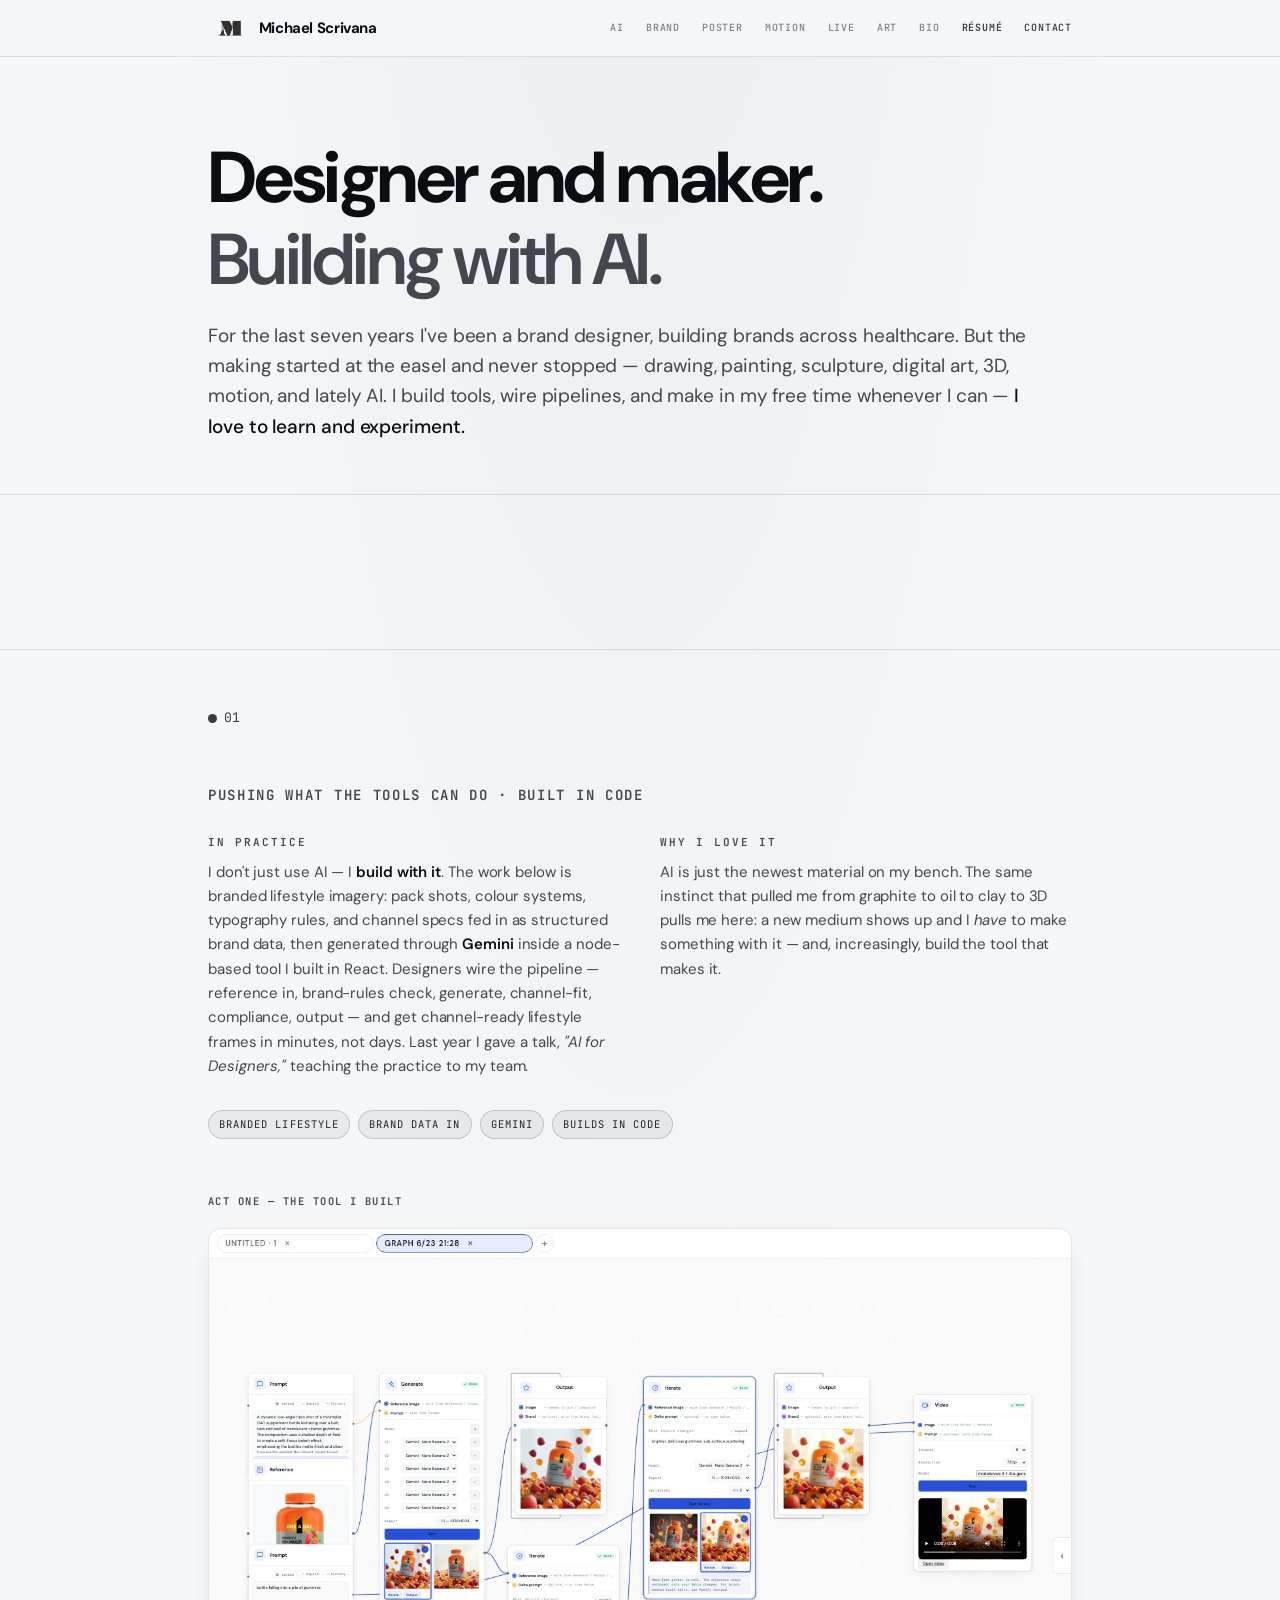
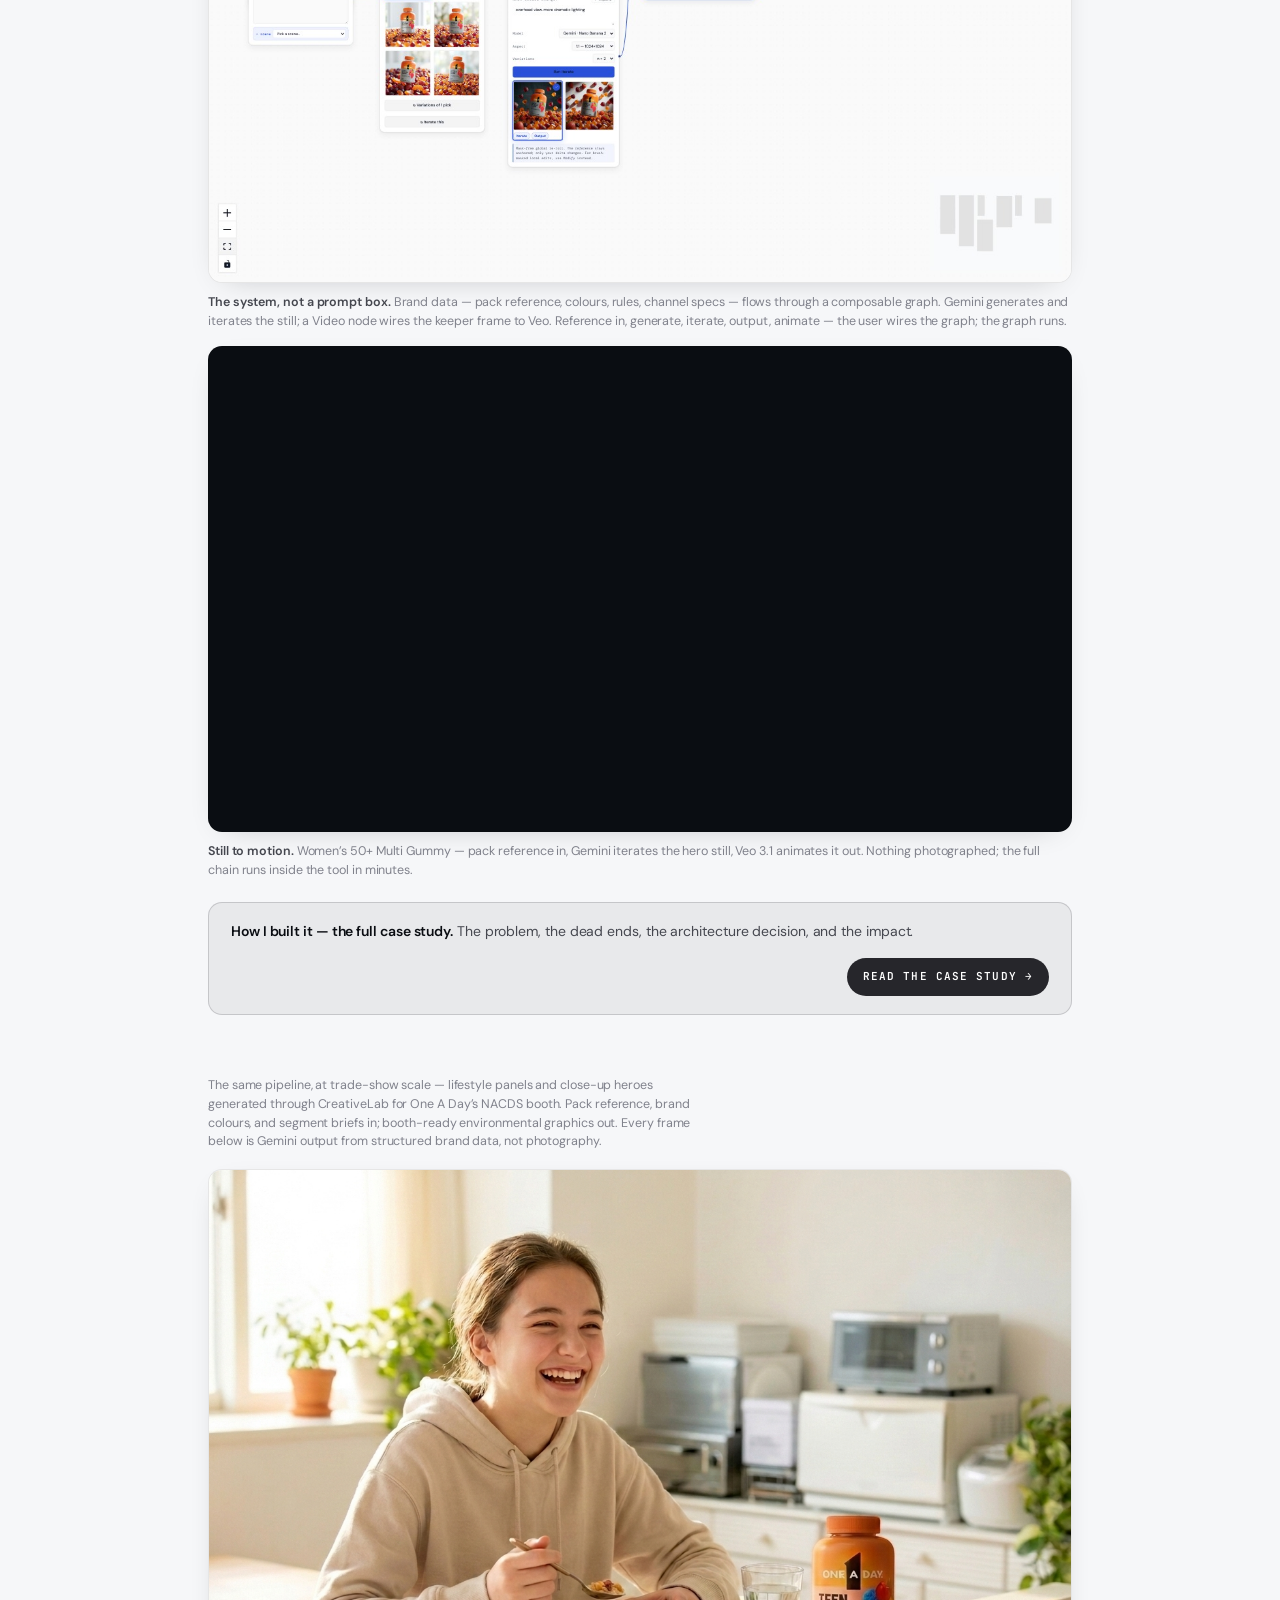
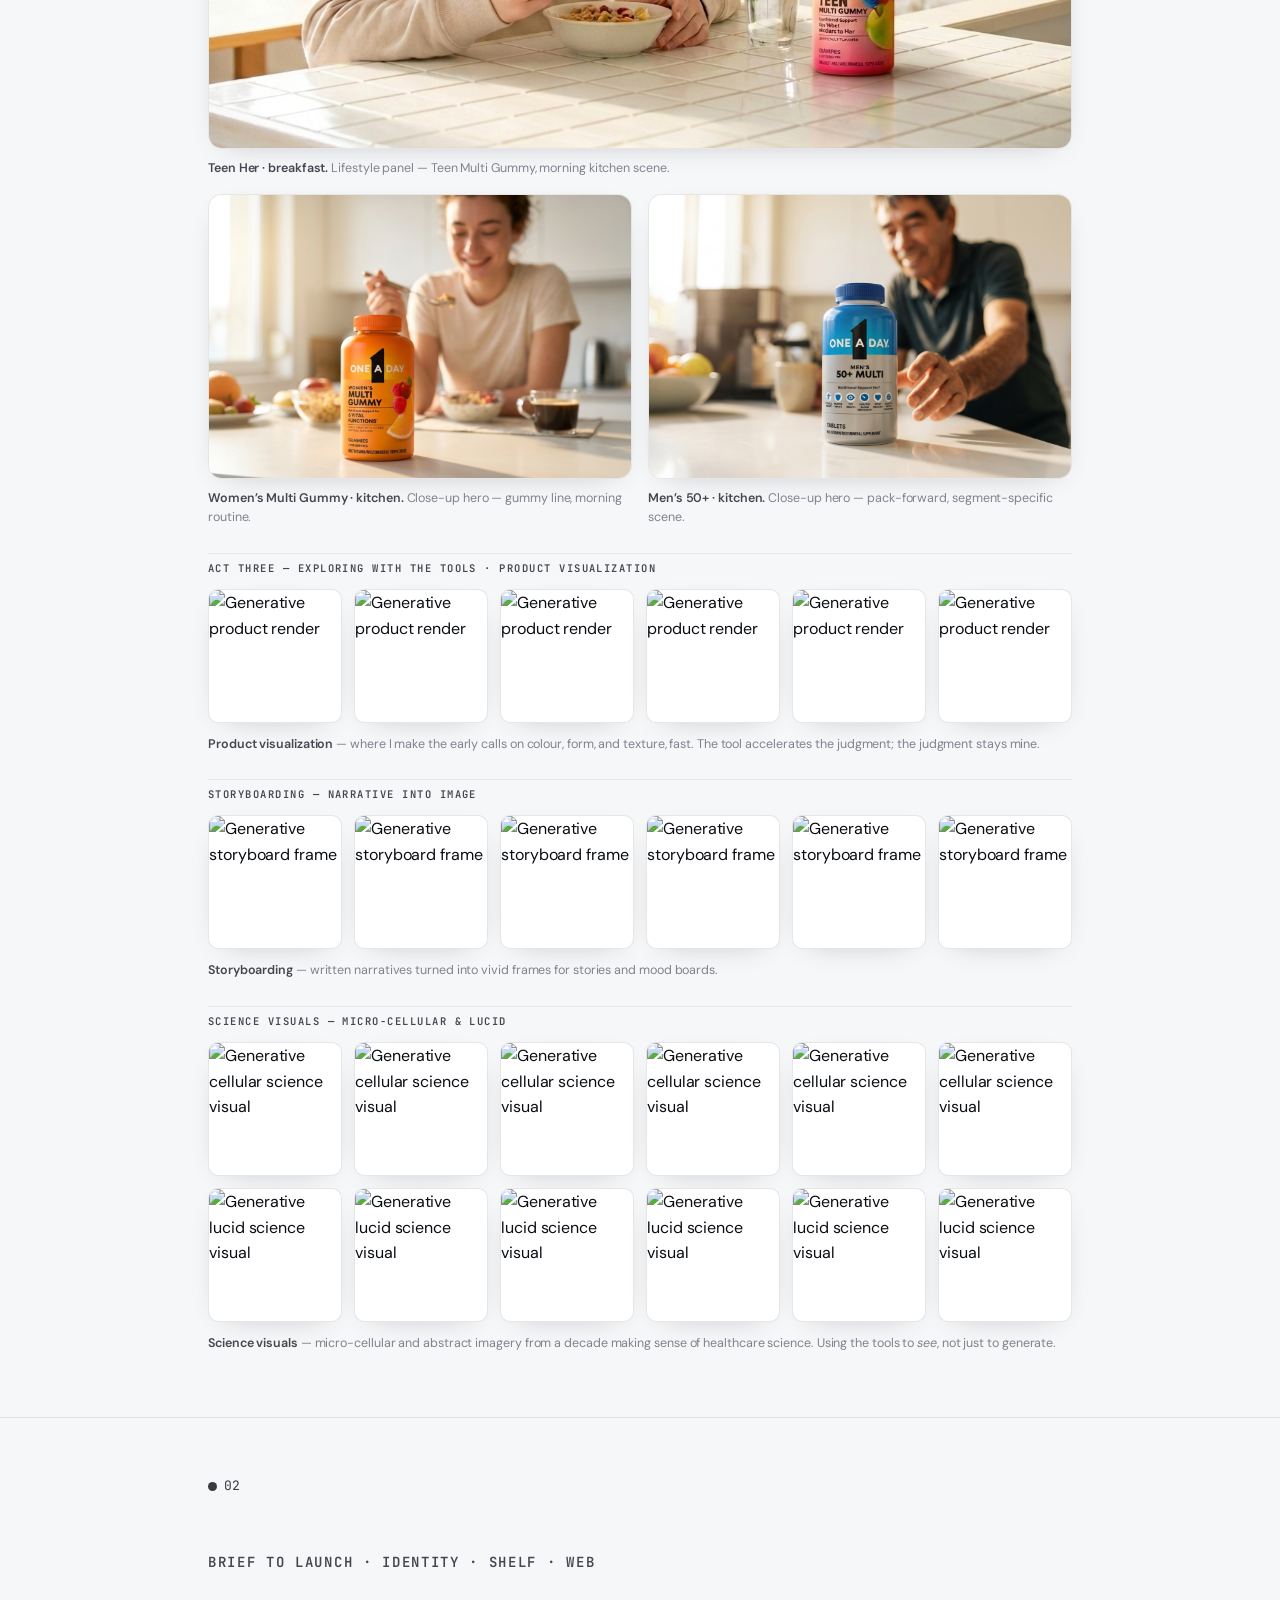
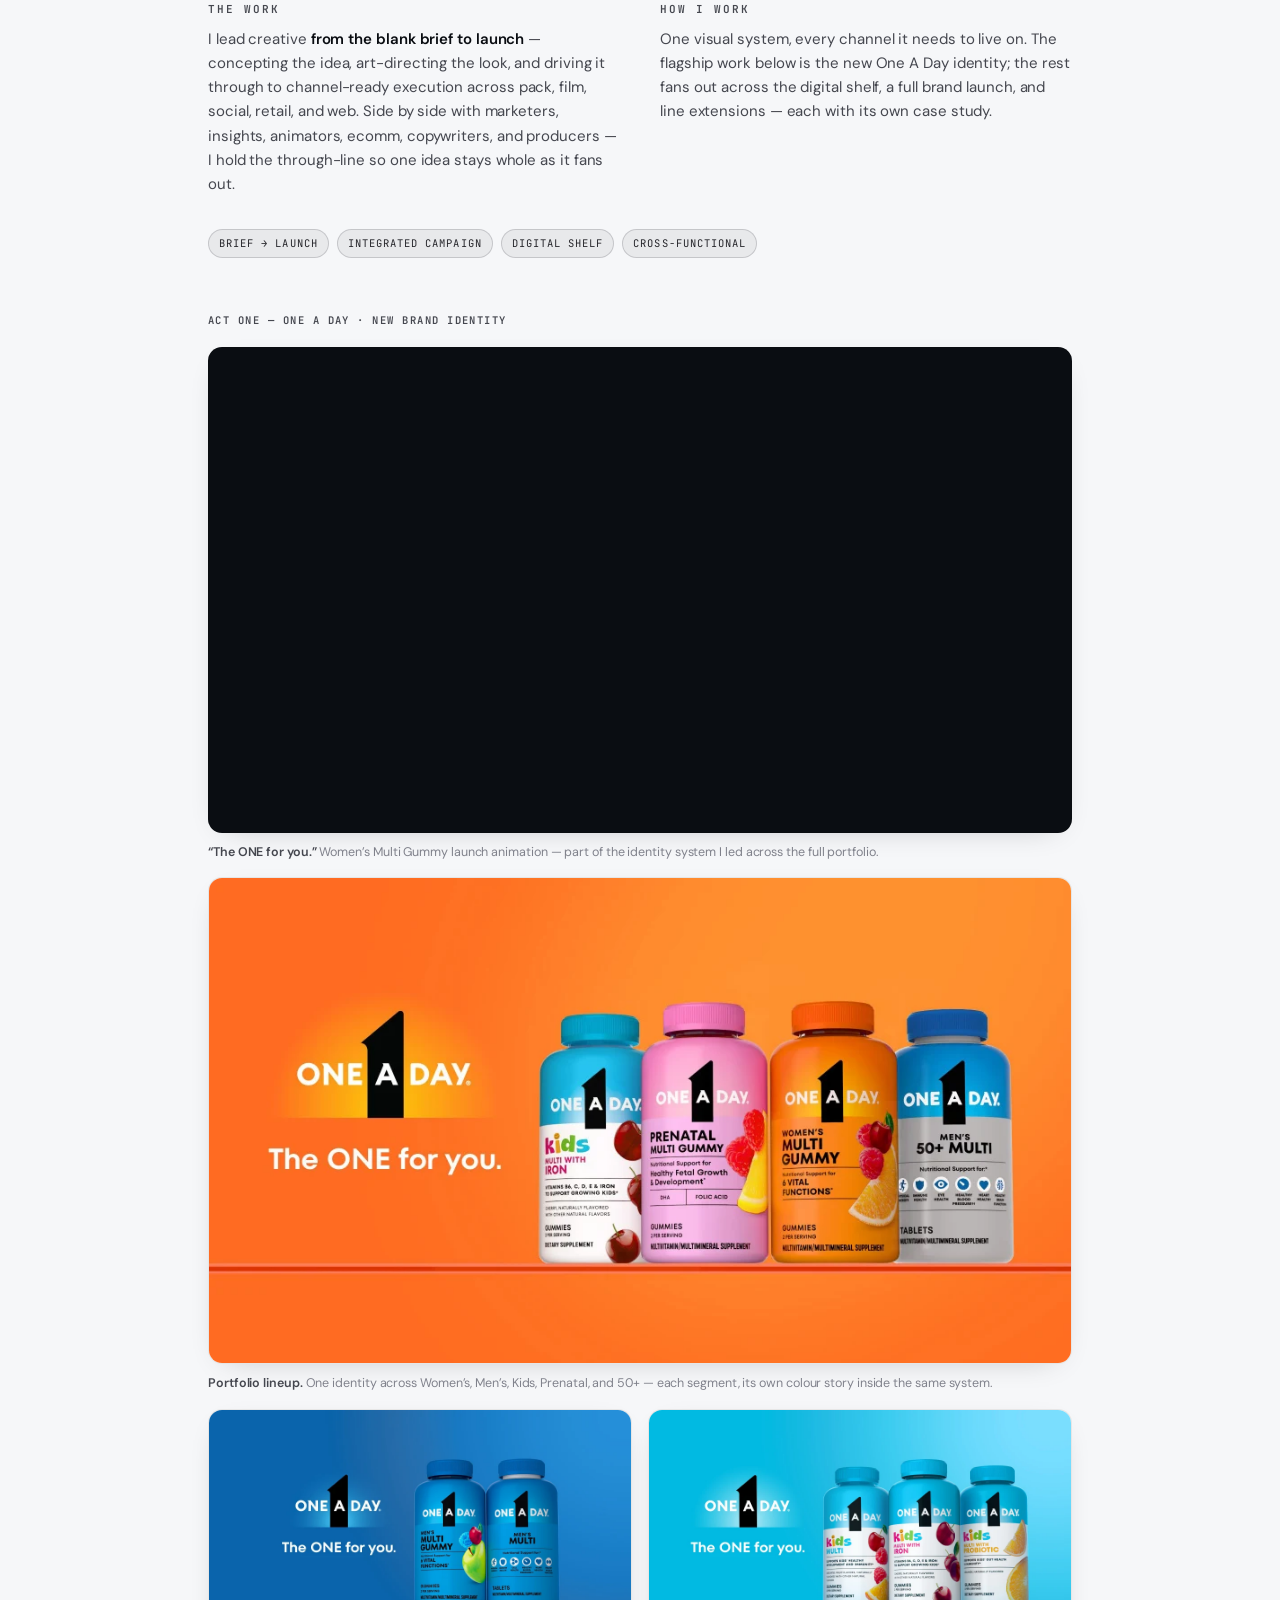
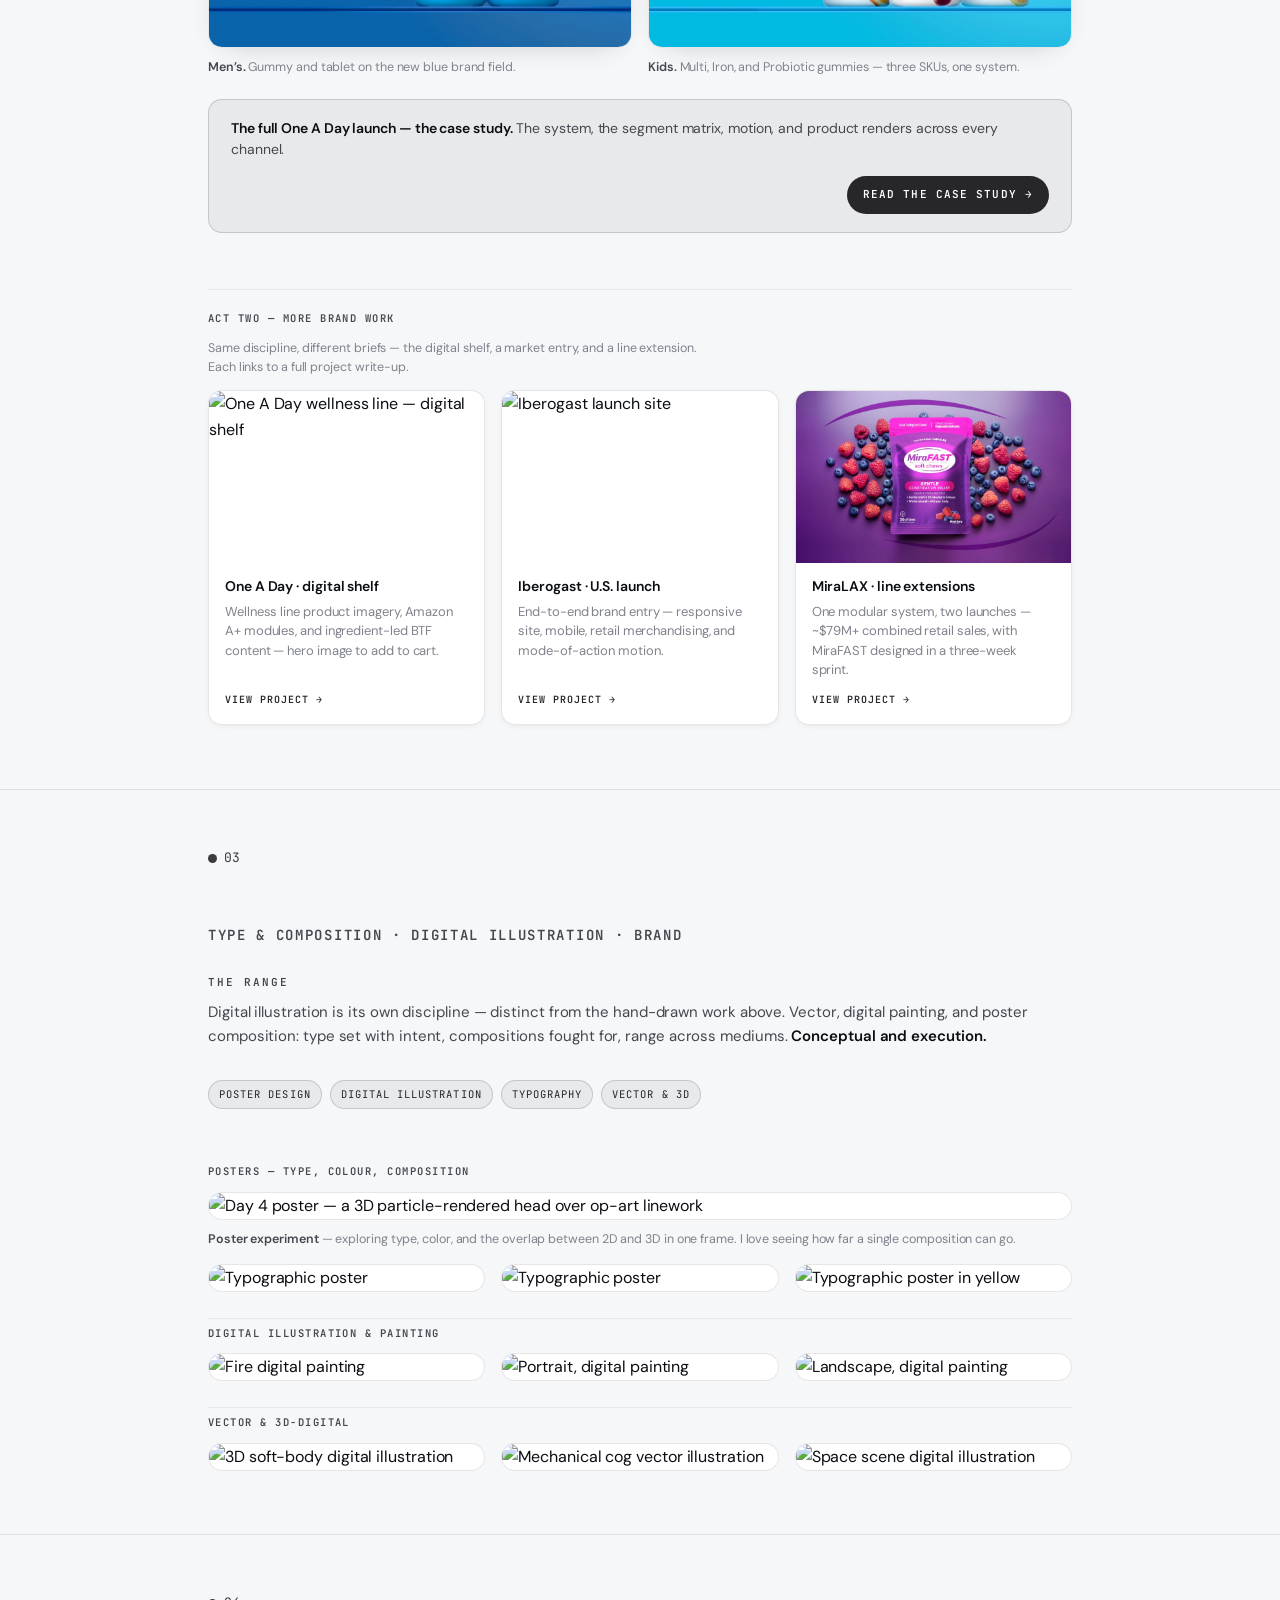
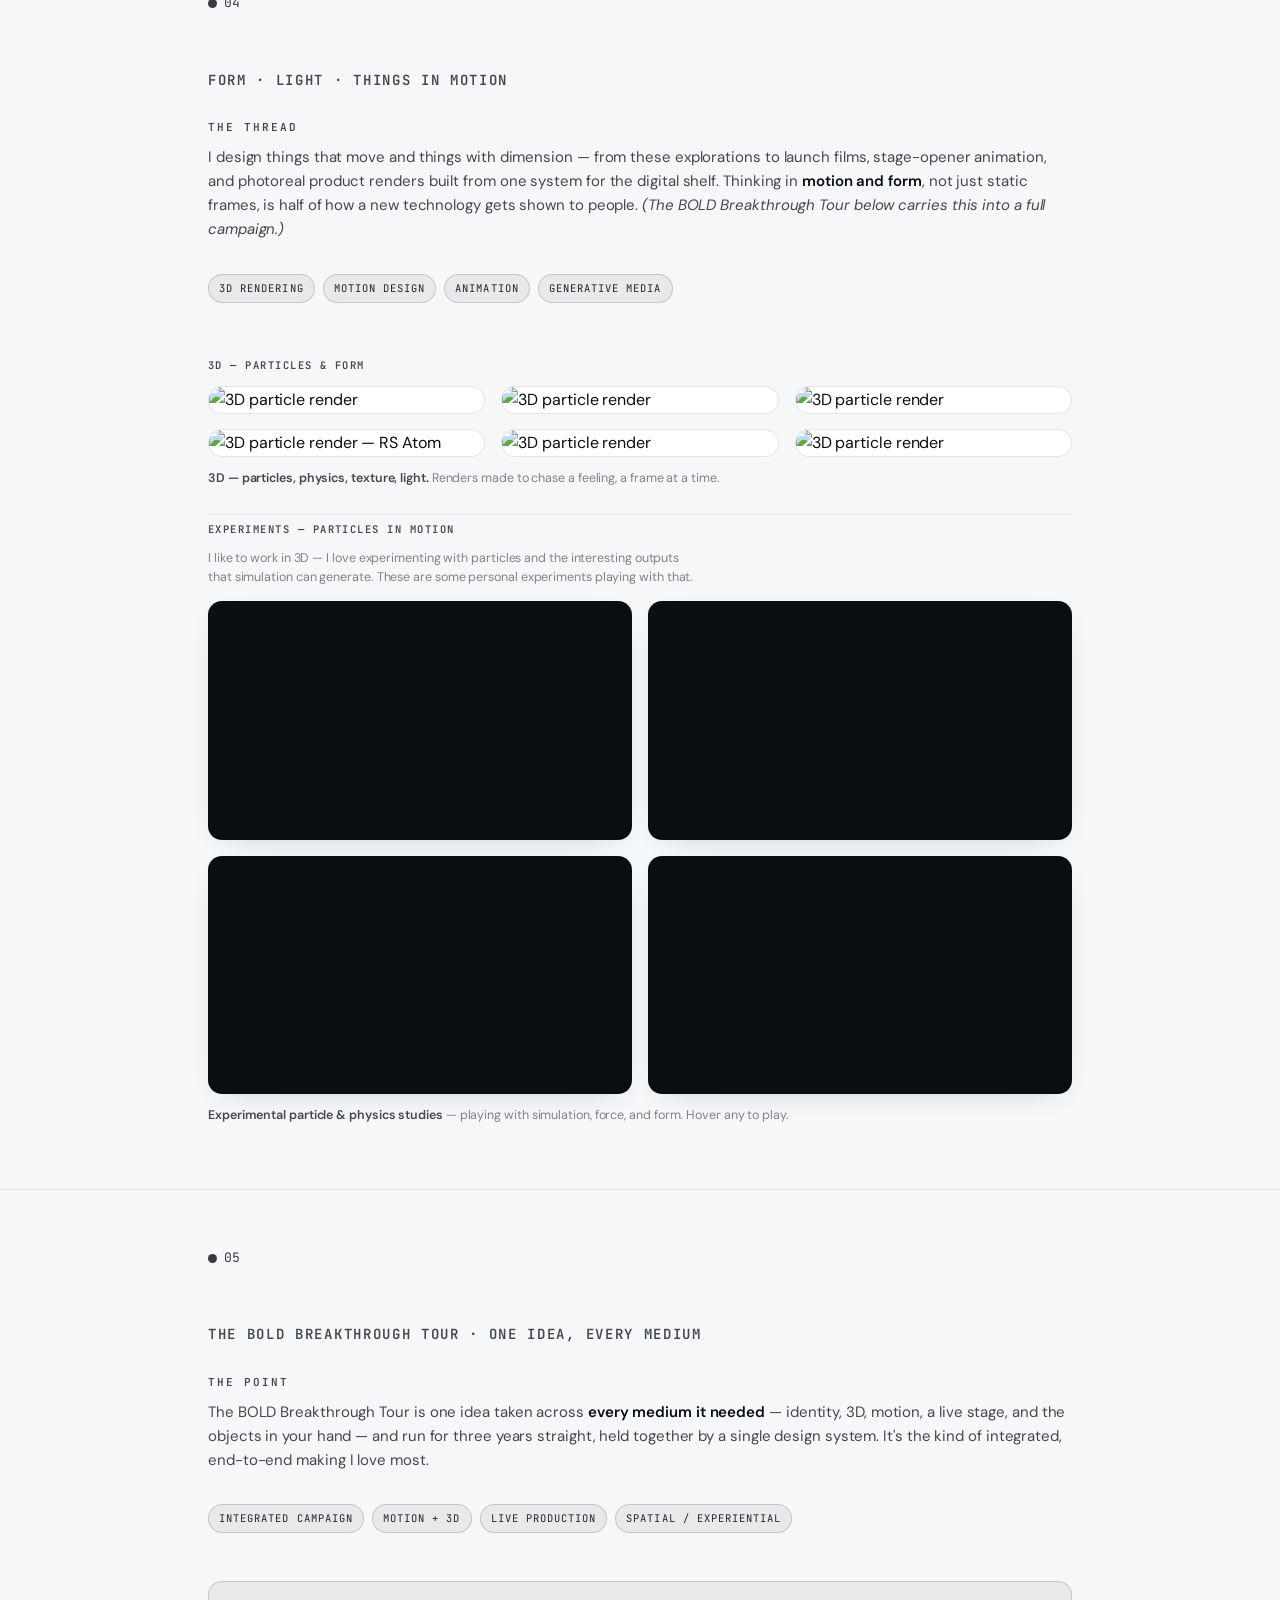
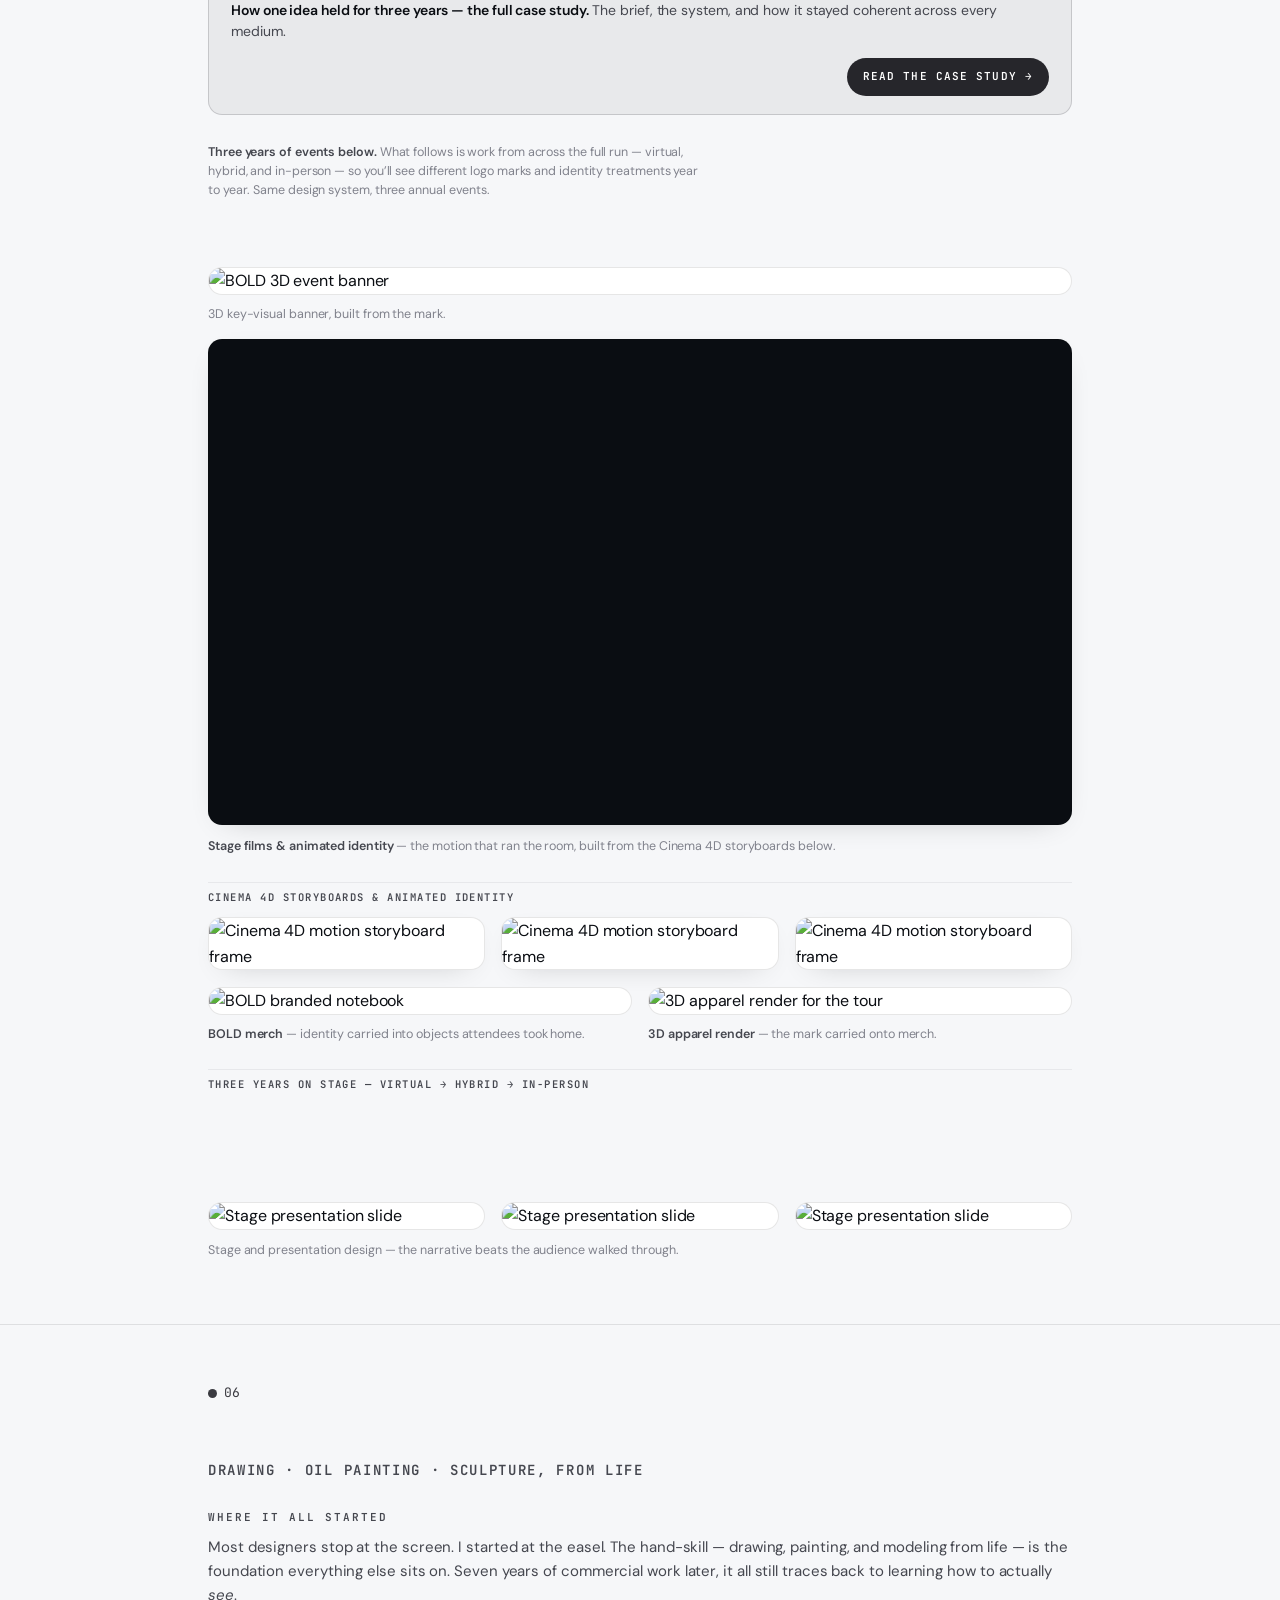
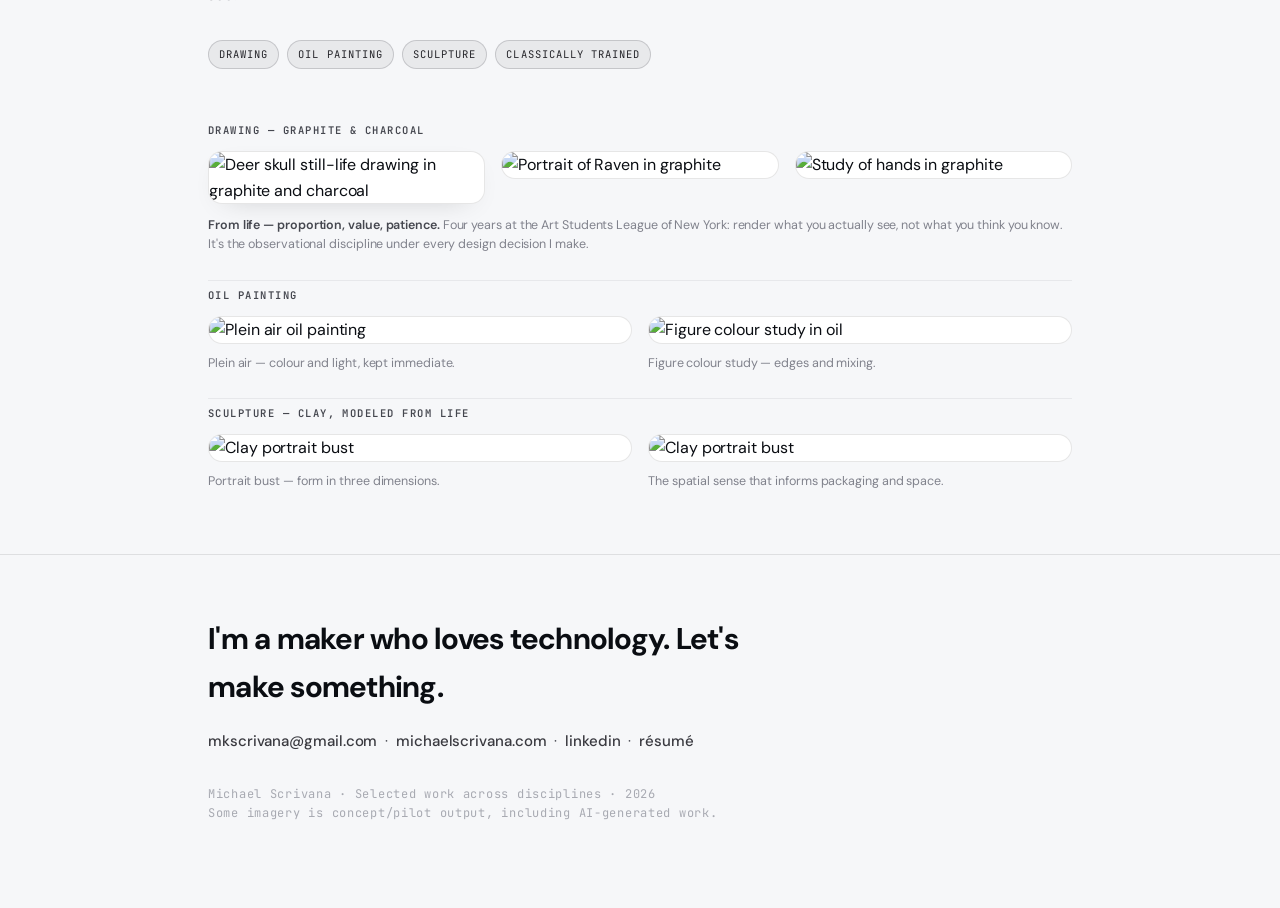
==== commit 66dd8f38: "Remove The Bench and Inkjump from the homepage Temporarily drop section 00 and the Inkjump runner so" ====
--- a/index.html
+++ b/index.html
@@ -286,16 +286,6 @@
 .lightbox .lb-next { right: 18px; }
 @media (max-width: 600px) { .lightbox .lb-prev { left: 8px; } .lightbox .lb-next { right: 8px; } .lightbox .lb-nav { width: 42px; height: 42px; } }
 
-/* ── PLAY / INKJUMP RUNNER ── */
-.play { padding: 60px 0 76px; border-top: 1px solid var(--border); }
-.play-head { text-align: left; margin-bottom: 24px; }
-.play-head .eyebrow { color: var(--accent); display: block; margin-bottom: 12px; }
-.play-head h2 { font-size: clamp(22px, 3.5vw, 30px); font-weight: 700; letter-spacing: var(--tight); margin-bottom: 10px; }
-.play-head p { font-size: 14px; color: var(--ink-3); }
-.play-head kbd { font-family: var(--mono); font-size: 11px; background: var(--surface-2); border: 1px solid var(--border); border-radius: 5px; padding: 1px 6px; color: var(--ink-2); }
-.play-frame { background: var(--surface); border: 1px solid var(--border); border-radius: 16px; box-shadow: var(--shadow); overflow: hidden; }
-.play-frame canvas { display: block; width: 100%; height: auto; cursor: pointer; touch-action: manipulation; }
-
 /* ── SCROLL REVEAL (ink) ── */
 .reveal { opacity: 0; transform: translateY(14px); transition: opacity .6s ease, transform .6s cubic-bezier(.2,.7,.2,1); will-change: opacity, transform; }
 .reveal.in { opacity: 1; transform: none; }
@@ -315,7 +305,6 @@
   <div class="wrap">
     <a class="brand" href="/"><img class="logo" src="images/ms-logo-m.png" alt="" width="42" height="22"><span class="brand-name">Michael Scrivana</span></a>
     <div class="links">
-      <a class="case-link" href="#bench">Bench</a>
       <a class="case-link" href="#ai">AI</a>
       <a class="case-link" href="#campaign">Brand</a>
       <a class="case-link" href="#poster">Poster</a>
@@ -342,78 +331,6 @@
 <section class="thesis">
   <div class="wrap">
     <p>I make across every medium I can get my hands on — and let <span class="hl">each new tool</span> reshape how I make.</p>
-  </div>
-</section>
-
-<!-- 00 — THE BENCH (speculative) -->
-<section class="case" id="bench">
-  <div class="wrap">
-    <div class="case-head">
-      <div class="case-num"><span class="tick" style="background:var(--accent)"></span>00</div>
-      <div>
-        <div class="case-title">The Bench — speculative</div>
-        <div class="case-sub">One gesture · every material · process forward</div>
-      </div>
-    </div>
-    <div class="case-body">
-
-      <div class="block full">
-        <div class="label mono">The experiment</div>
-        <p>I fixed one idea &mdash; my hand in a <strong>pinch-grip</strong> &mdash; and ran it through every medium on my bench. Up front, <strong>AI mood boards</strong> set direction for fine art, sculpture, color, and motion. Then charcoal, clay, 3D, and film do the making. Not a campaign &mdash; a test of <em>what survives</em> when the material changes.</p>
-      </div>
-      <div class="jd-tag">
-        <span>speculative</span><span>AI mood boards</span><span>charcoal &rarr; clay &rarr; 3D</span><span>motion</span><span>process</span>
-      </div>
-
-      <div class="shots">
-        <figure class="wide">
-          <img src="images/bench/mood-boards-hero.jpg" alt="AI mood boards — fine art, sculpture, color, and motion">
-          <figcaption><strong>Four mood boards up front.</strong> Directional AI passes per material before the physical work begins &mdash; value, volume, palette, motion grammar.</figcaption>
-        </figure>
-        <figure class="wide row-gap">
-          <img src="images/bench/bench-flat-lay.jpg" alt="The Bench flat-lay — charcoal, clay, 3D, particles, and generative frame in one row">
-          <figcaption><strong>Five materials, one gesture.</strong> Charcoal study, clay maquette, 3D interpretation, particle study, generative exploration &mdash; the full translation chain, left to right.</figcaption>
-        </figure>
-        <figure class="wide row-gap">
-          <img src="images/bench/comparison-strip.jpg" alt="Same pinch-grip hand across charcoal, clay, 3D, particles, and AI">
-          <figcaption><strong>What had to stay fixed:</strong> pinch geometry, tendon tension, asymmetric spread, upper-left light. Everything else was allowed to change.</figcaption>
-        </figure>
-
-        <div class="case-cta">
-          <div class="cta-text"><strong>The full case study.</strong> The spark, the dead ends, the medium transitions, and what survived the translation.</div>
-          <a class="cta-link" href="bench.html">Read The Bench &rarr;</a>
-        </div>
-
-        <div class="lead-label">Three depths — thinking, shipping, scale</div>
-        <p class="gallery-cap gallery-lead">For a reviewer who wants the full arc: start with the speculative process piece, then see where that instinct ships in production, then see it hold across years and channels.</p>
-        <div class="case-cta-row">
-          <a class="case-cta-mini" href="bench.html">
-            <img src="images/bench/charcoal-hand-v1.webp" alt="The Bench — charcoal hand study">
-            <div class="mini-body">
-              <div class="mini-title">The Bench &middot; speculative</div>
-              <div class="mini-desc">One gesture through every material &mdash; how I think and make, with the mess visible.</div>
-              <span class="mini-link">Read case study &rarr;</span>
-            </div>
-          </a>
-          <a class="case-cta-mini" href="creativelab.html">
-            <img src="images/creativelab-graph/creativelab-app-womens50-video-full.jpg" alt="CreativeLab node-based canvas">
-            <div class="mini-body">
-              <div class="mini-title">CreativeLab &middot; ships</div>
-              <div class="mini-desc">Where the same instinct becomes a tool &mdash; brand data in, channel-ready imagery out.</div>
-              <span class="mini-link">Read case study &rarr;</span>
-            </div>
-          </a>
-          <a class="case-cta-mini" href="bold.html">
-            <img src="images/BOLD-HERO2.png" alt="BOLD Tour key visual">
-            <div class="mini-body">
-              <div class="mini-title">BOLD Tour &middot; scale</div>
-              <div class="mini-desc">One idea held across three years, every medium, and a room full of marketers.</div>
-              <span class="mini-link">Read case study &rarr;</span>
-            </div>
-          </a>
-        </div>
-      </div>
-    </div>
   </div>
 </section>
 
@@ -817,193 +734,6 @@
   </div>
 </section>
 
-<!-- PLAY — INKJUMP RUNNER -->
-<section class="play" id="play">
-  <div class="wrap">
-    <div class="play-head">
-      <span class="mono eyebrow">P.S. — you scrolled the whole way</span>
-      <h2>Have a play.</h2>
-      <p><strong>Inkjump</strong> — a little runner I built by hand. <kbd>Space</kbd> / <kbd>&uarr;</kbd> / tap to jump.</p>
-    </div>
-    <div class="play-frame">
-      <canvas id="runner" aria-label="Inkjump — a paintbrush runner game"></canvas>
-    </div>
-  </div>
-</section>
-
-<script>
-(function () {
-  var canvas = document.getElementById('runner'); if (!canvas) return;
-  var ctx = canvas.getContext('2d');
-  var W = 920, H = 240, dpr = Math.min(window.devicePixelRatio || 1, 2);
-  canvas.width = W * dpr; canvas.height = H * dpr;
-  canvas.style.aspectRatio = W + ' / ' + H;
-  ctx.scale(dpr, dpr);
-
-  var css = getComputedStyle(document.documentElement);
-  var INK = (css.getPropertyValue('--ink').trim() || '#0a0d12');
-  var INK2 = (css.getPropertyValue('--ink-2').trim() || '#45474f');
-  var ACCENT = (css.getPropertyValue('--accent').trim() || '#3a3a40');
-
-  var groundLine = H - 34, GRAV = 0.7;
-  var player, obstacles, trail, speed, score, hi, state, spawnIn, t, frame = 0;
-  hi = parseInt(localStorage.getItem('inkjump-hi') || '0', 10) || 0;
-
-  function reset() {
-    player = { x: 78, y: groundLine, vy: 0, w: 16, h: 44, rot: 0, onGround: true };
-    obstacles = []; trail = []; speed = 6; score = 0; spawnIn = 55; t = 0; state = 'ready';
-  }
-  reset();
-
-  function jump() {
-    if (state === 'over') { reset(); state = 'running'; return; }
-    if (state === 'ready') state = 'running';
-    if (player.onGround) { player.vy = -12; player.onGround = false; }
-  }
-
-  function spawn() {
-    if (Math.random() < 0.25) {
-      var ch = 28 + Math.random() * 28;
-      obstacles.push({ x: W + 10, w: 24, h: ch, type: 'cactus', arms: Math.random() < 0.5 ? 1 : 2 });
-      return;
-    }
-    var h = 20 + Math.random() * 34, w = 14 + Math.random() * 12;
-    obstacles.push({ x: W + 10, w: w, h: h, type: 'block' });
-    if (Math.random() < 0.22) obstacles.push({ x: W + 10 + w + 8, w: 13, h: 16 + Math.random() * 26, type: 'block' });
-  }
-
-  function rr(x, y, w, h, r) {
-    ctx.beginPath();
-    ctx.moveTo(x + r, y);
-    ctx.arcTo(x + w, y, x + w, y + h, r);
-    ctx.arcTo(x + w, y + h, x, y + h, r);
-    ctx.arcTo(x, y + h, x, y, r);
-    ctx.arcTo(x, y, x + w, y, r);
-    ctx.closePath();
-  }
-
-  function drawBrush(p) {
-    ctx.save();
-    ctx.translate(p.x, p.y);
-    ctx.rotate(p.rot);
-    // bristle tip (touches ground at y=0)
-    ctx.fillStyle = INK;
-    ctx.beginPath(); ctx.moveTo(0, 0); ctx.lineTo(-7, -14); ctx.lineTo(7, -14); ctx.closePath(); ctx.fill();
-    // ferrule
-    ctx.fillStyle = INK2; ctx.fillRect(-7, -20, 14, 6);
-    // handle
-    ctx.fillStyle = ACCENT; rr(-5, -p.h, 10, p.h - 20, 4); ctx.fill();
-    ctx.restore();
-  }
-
-  function drawCactus(o) {
-    var x = o.x, base = groundLine;
-    ctx.fillStyle = INK;
-    rr(x + 7, base - o.h, 10, o.h, 2); ctx.fill();
-    if (o.arms >= 1) {
-      rr(x, base - o.h * 0.62, 8, 6, 2); ctx.fill();
-      rr(x, base - o.h * 0.62 - 14, 6, 14, 2); ctx.fill();
-    }
-    if (o.arms >= 2) {
-      rr(x + 16, base - o.h * 0.48, 8, 6, 2); ctx.fill();
-      rr(x + 18, base - o.h * 0.48 - 12, 6, 12, 2); ctx.fill();
-    }
-  }
-
-  function drawDino(x, ground, blink) {
-    ctx.fillStyle = INK2;
-    var gy = ground;
-    ctx.fillRect(x + 4,  gy - 22, 14, 18);
-    ctx.fillRect(x + 14, gy - 28, 16, 12);
-    ctx.fillRect(x,     gy - 16, 8,  6);
-    ctx.fillRect(x + 6,  gy - 4,  4,  4);
-    ctx.fillRect(x + 14, gy - 4,  4,  4);
-    ctx.fillStyle = INK;
-    if (blink) ctx.fillRect(x + 22, gy - 24, 4, 1);
-    else       ctx.fillRect(x + 23, gy - 25, 2, 2);
-  }
-
-  function pad(n) { return ('00000' + Math.floor(n)).slice(-5); }
-  function inView() { var r = canvas.getBoundingClientRect(); return r.top < window.innerHeight && r.bottom > 0; }
-
-  function loop() {
-    requestAnimationFrame(loop);
-    frame++;
-    var dinoBlink = Math.floor(frame / 80) % 6 === 5;
-    ctx.clearRect(0, 0, W, H);
-
-    // ground
-    ctx.strokeStyle = 'rgba(10,13,18,0.28)'; ctx.lineWidth = 2;
-    ctx.beginPath(); ctx.moveTo(0, groundLine + 1); ctx.lineTo(W, groundLine + 1); ctx.stroke();
-    ctx.fillStyle = 'rgba(10,13,18,0.16)';
-    var off = (t * speed) % 42;
-    for (var gx = -off; gx < W; gx += 42) ctx.fillRect(gx, groundLine + 8, 12, 2);
-
-    if (state === 'running') {
-      t++; score += speed * 0.02;
-      speed = Math.min(13, speed + 0.0016);
-      spawnIn--; if (spawnIn <= 0) { spawn(); spawnIn = Math.max(36, 92 - speed * 3 + Math.random() * 42); }
-    }
-
-    // physics
-    player.vy += GRAV; player.y += player.vy;
-    if (player.y >= groundLine) { player.y = groundLine; player.vy = 0; player.onGround = true; }
-    player.rot = player.onGround ? 0 : Math.max(-0.45, Math.min(0.45, player.vy * 0.03));
-
-    // ink trail
-    if (state === 'running' && player.onGround && t % 6 === 0)
-      trail.push({ x: player.x - 7, y: groundLine, a: 0.5, r: 2 + Math.random() * 2 });
-    for (var i = trail.length - 1; i >= 0; i--) {
-      var d = trail[i]; d.x -= speed; d.a -= 0.012;
-      if (d.a <= 0) { trail.splice(i, 1); continue; }
-      ctx.fillStyle = 'rgba(58,58,64,' + d.a + ')';
-      ctx.beginPath(); ctx.arc(d.x, d.y, d.r, 0, 7); ctx.fill();
-    }
-
-    // obstacles + collision
-    for (var j = obstacles.length - 1; j >= 0; j--) {
-      var o = obstacles[j];
-      if (state === 'running') o.x -= speed;
-      if (o.x + o.w < -4) { obstacles.splice(j, 1); continue; }
-      if (o.type === 'cactus') drawCactus(o);
-      else { ctx.fillStyle = INK; rr(o.x, groundLine - o.h, o.w, o.h, 4); ctx.fill(); }
-      var pl = player.x - player.w / 2, prt = player.x + player.w / 2, oTop = groundLine - o.h;
-      if (prt > o.x + 2 && pl < o.x + o.w - 2 && player.y > oTop + 4 && state === 'running') {
-        state = 'over'; hi = Math.max(hi, Math.floor(score));
-        try { localStorage.setItem('inkjump-hi', hi); } catch (e) {}
-      }
-    }
-
-    drawBrush(player);
-
-    // score
-    ctx.fillStyle = INK2; ctx.font = '600 13px "JetBrains Mono", monospace'; ctx.textAlign = 'right';
-    ctx.fillText('HI ' + pad(hi) + '   ' + pad(score), W - 16, 26); ctx.textAlign = 'left';
-
-    if (state === 'ready') {
-      drawDino(W - 88, groundLine, dinoBlink);
-      ctx.fillStyle = INK2; ctx.textAlign = 'center';
-      ctx.font = '600 14px "JetBrains Mono", monospace';
-      ctx.fillText('press space / tap to play', W / 2, H / 2 - 8); ctx.textAlign = 'left';
-    } else if (state === 'over') {
-      ctx.fillStyle = INK; ctx.textAlign = 'center';
-      ctx.font = '700 20px "DM Sans", sans-serif';
-      ctx.fillText('Game over', W / 2, H / 2 - 10);
-      ctx.fillStyle = INK2; ctx.font = '600 12px "JetBrains Mono", monospace';
-      ctx.fillText('press space / tap to run it back', W / 2, H / 2 + 12); ctx.textAlign = 'left';
-    }
-  }
-  loop();
-
-  window.addEventListener('keydown', function (e) {
-    if (e.code === 'Space' || e.key === ' ' || e.key === 'ArrowUp') {
-      if (inView()) { e.preventDefault(); jump(); }
-    }
-  });
-  canvas.addEventListener('pointerdown', function (e) { e.preventDefault(); jump(); });
-})();
-</script>
-
 <footer>
   <div class="wrap">
     <div class="big">I'm a maker who loves technology. Let's make something.</div>
@@ -1084,7 +814,7 @@
 
   /* 1 — Scroll reveal ("ink wipe" on headings, fade-rise on the rest) */
   if (!reduce && 'IntersectionObserver' in window) {
-    var fade = document.querySelectorAll('.case-num, .case-sub, .case .shots > *, .case .block, .case .jd-tag, .play-head, .play-frame');
+    var fade = document.querySelectorAll('.case-num, .case-sub, .case .shots > *, .case .block, .case .jd-tag');
     var wipe = document.querySelectorAll('.case-title, .thesis p');
     fade.forEach(function (el) { el.classList.add('reveal'); });
     wipe.forEach(function (el) { el.classList.add('reveal-wipe'); });
